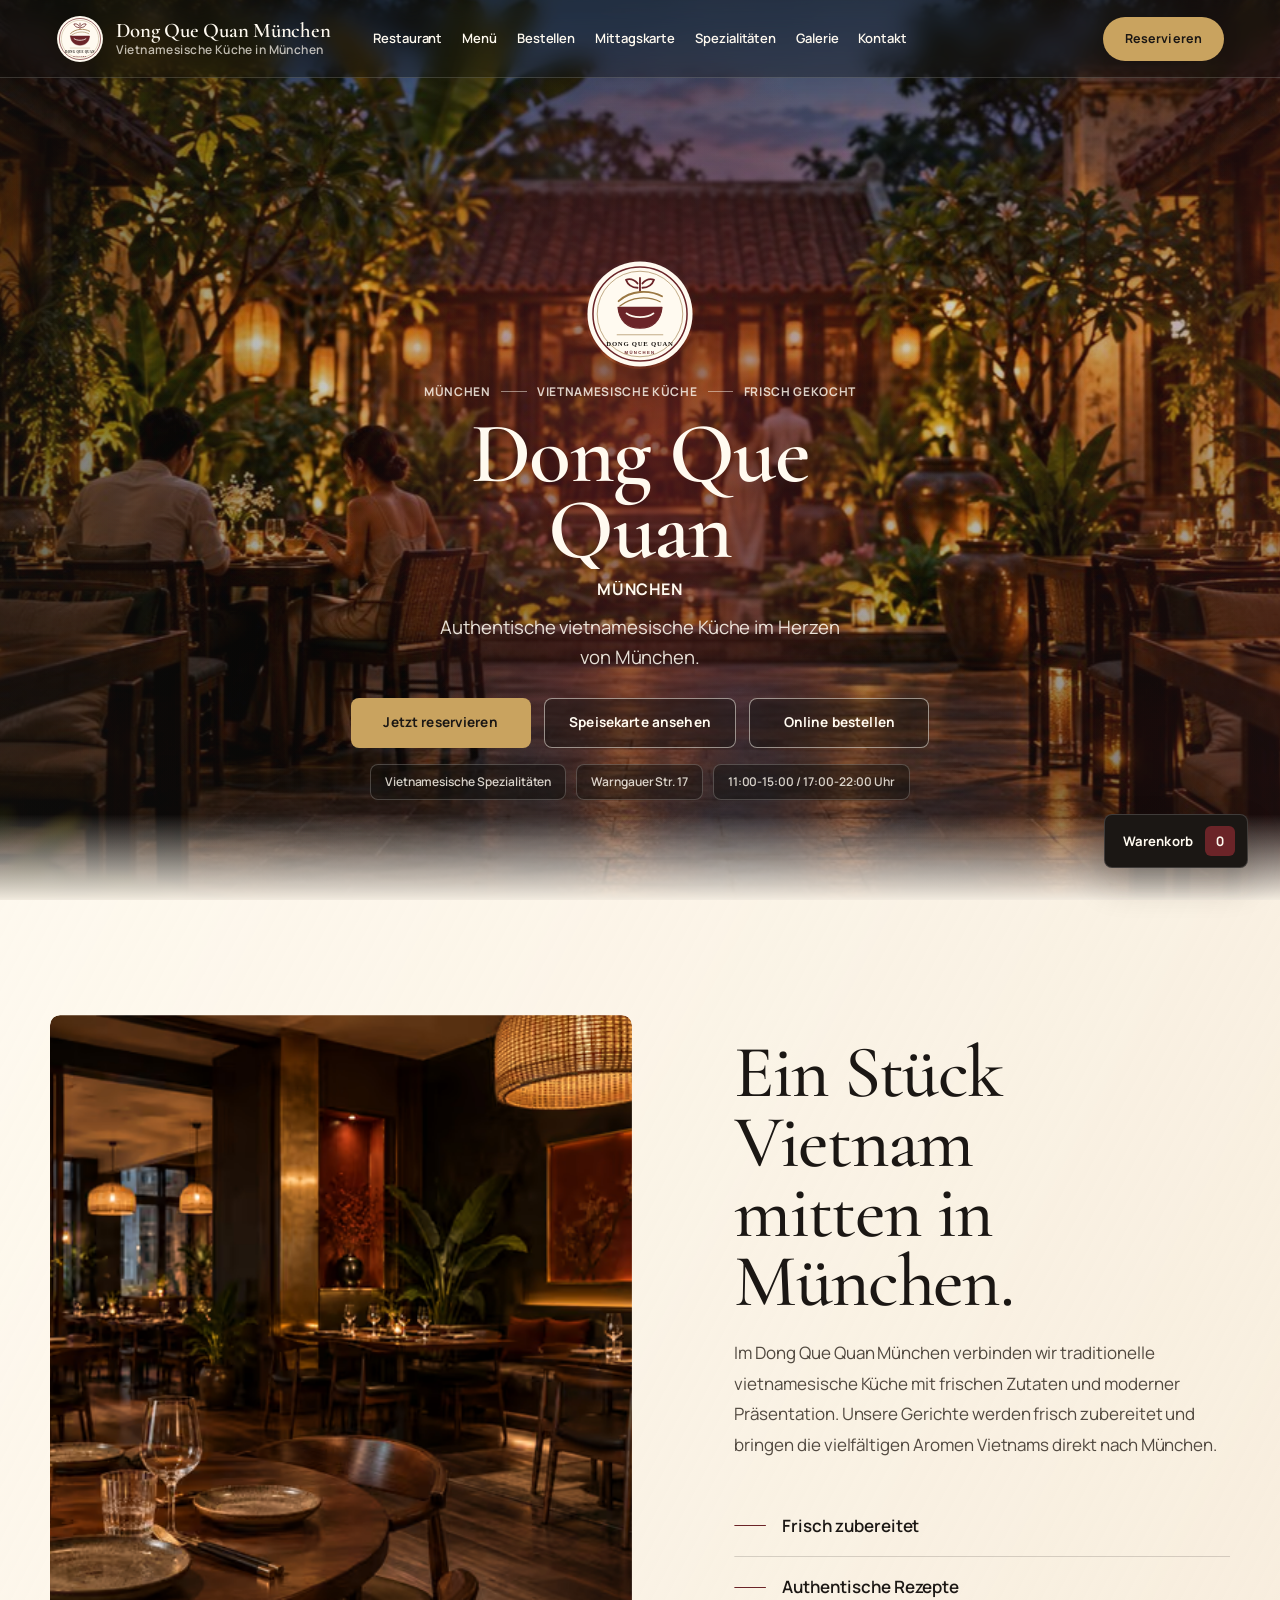
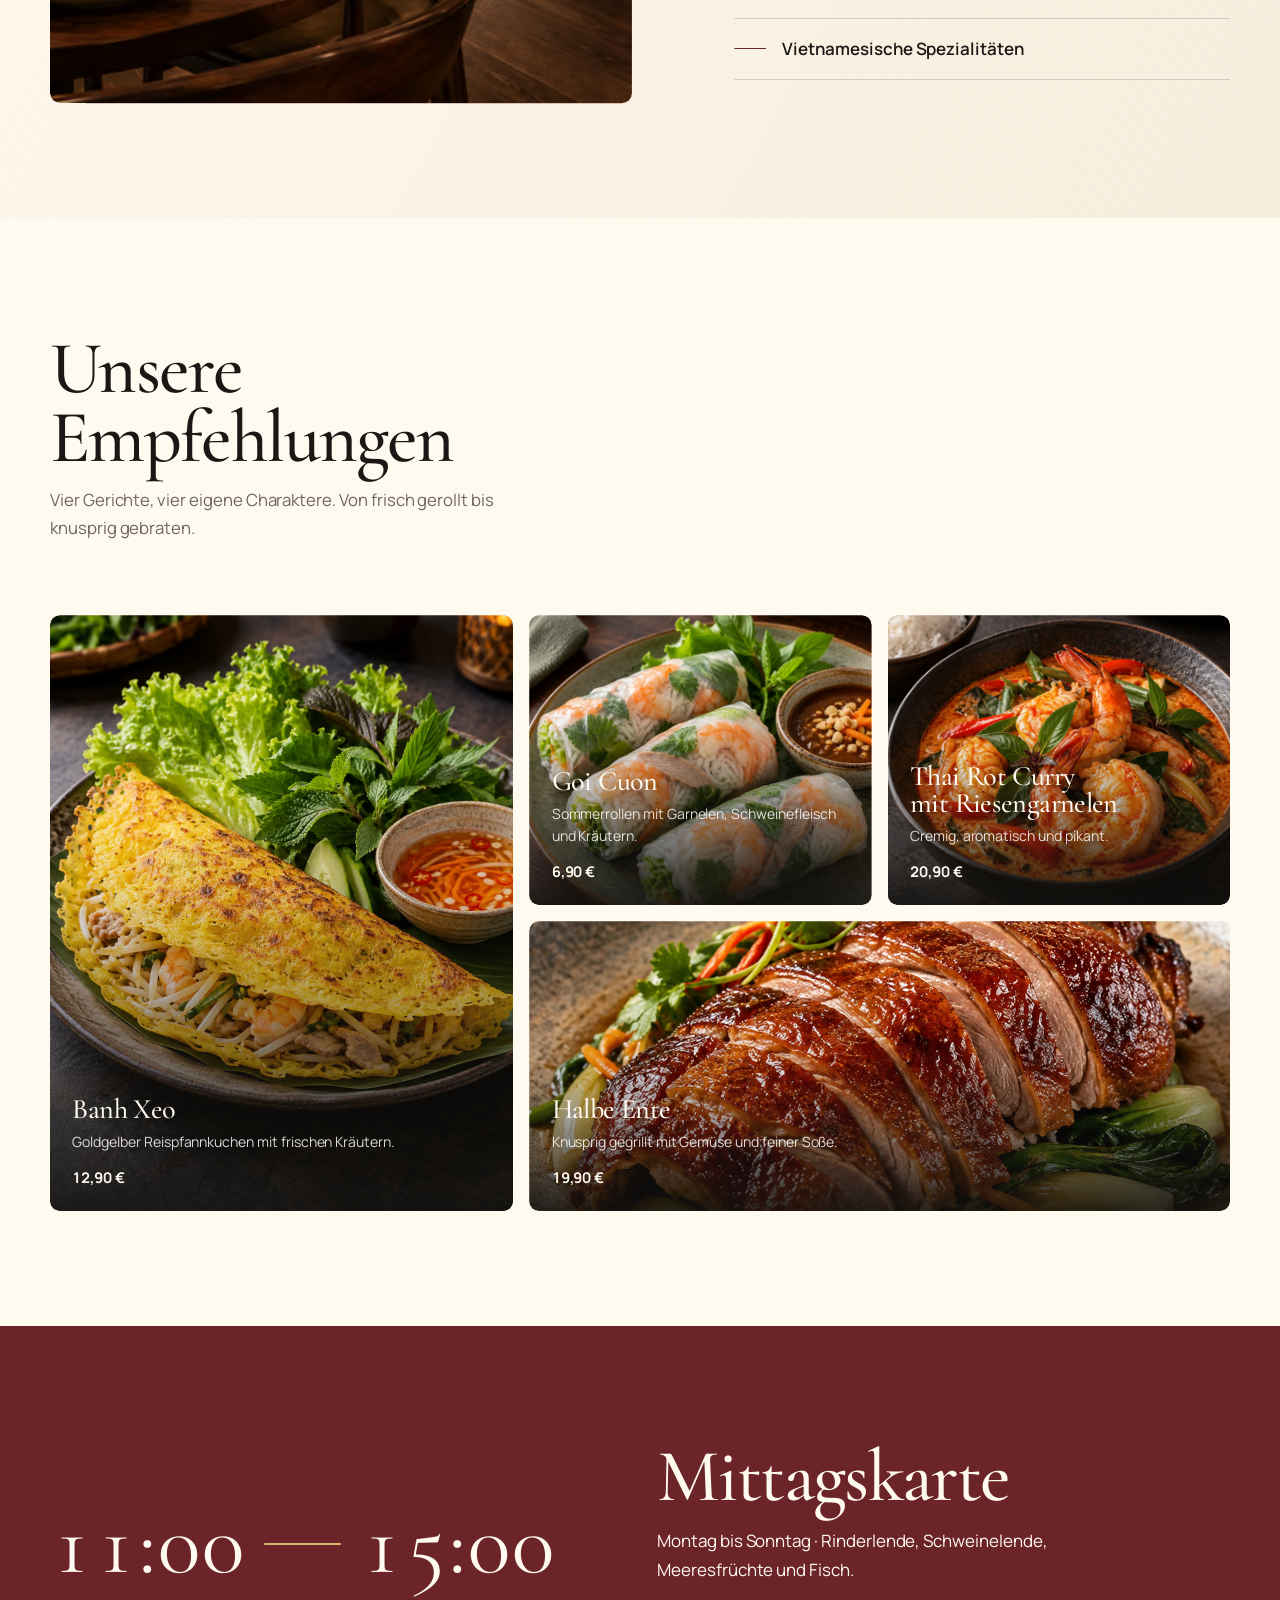
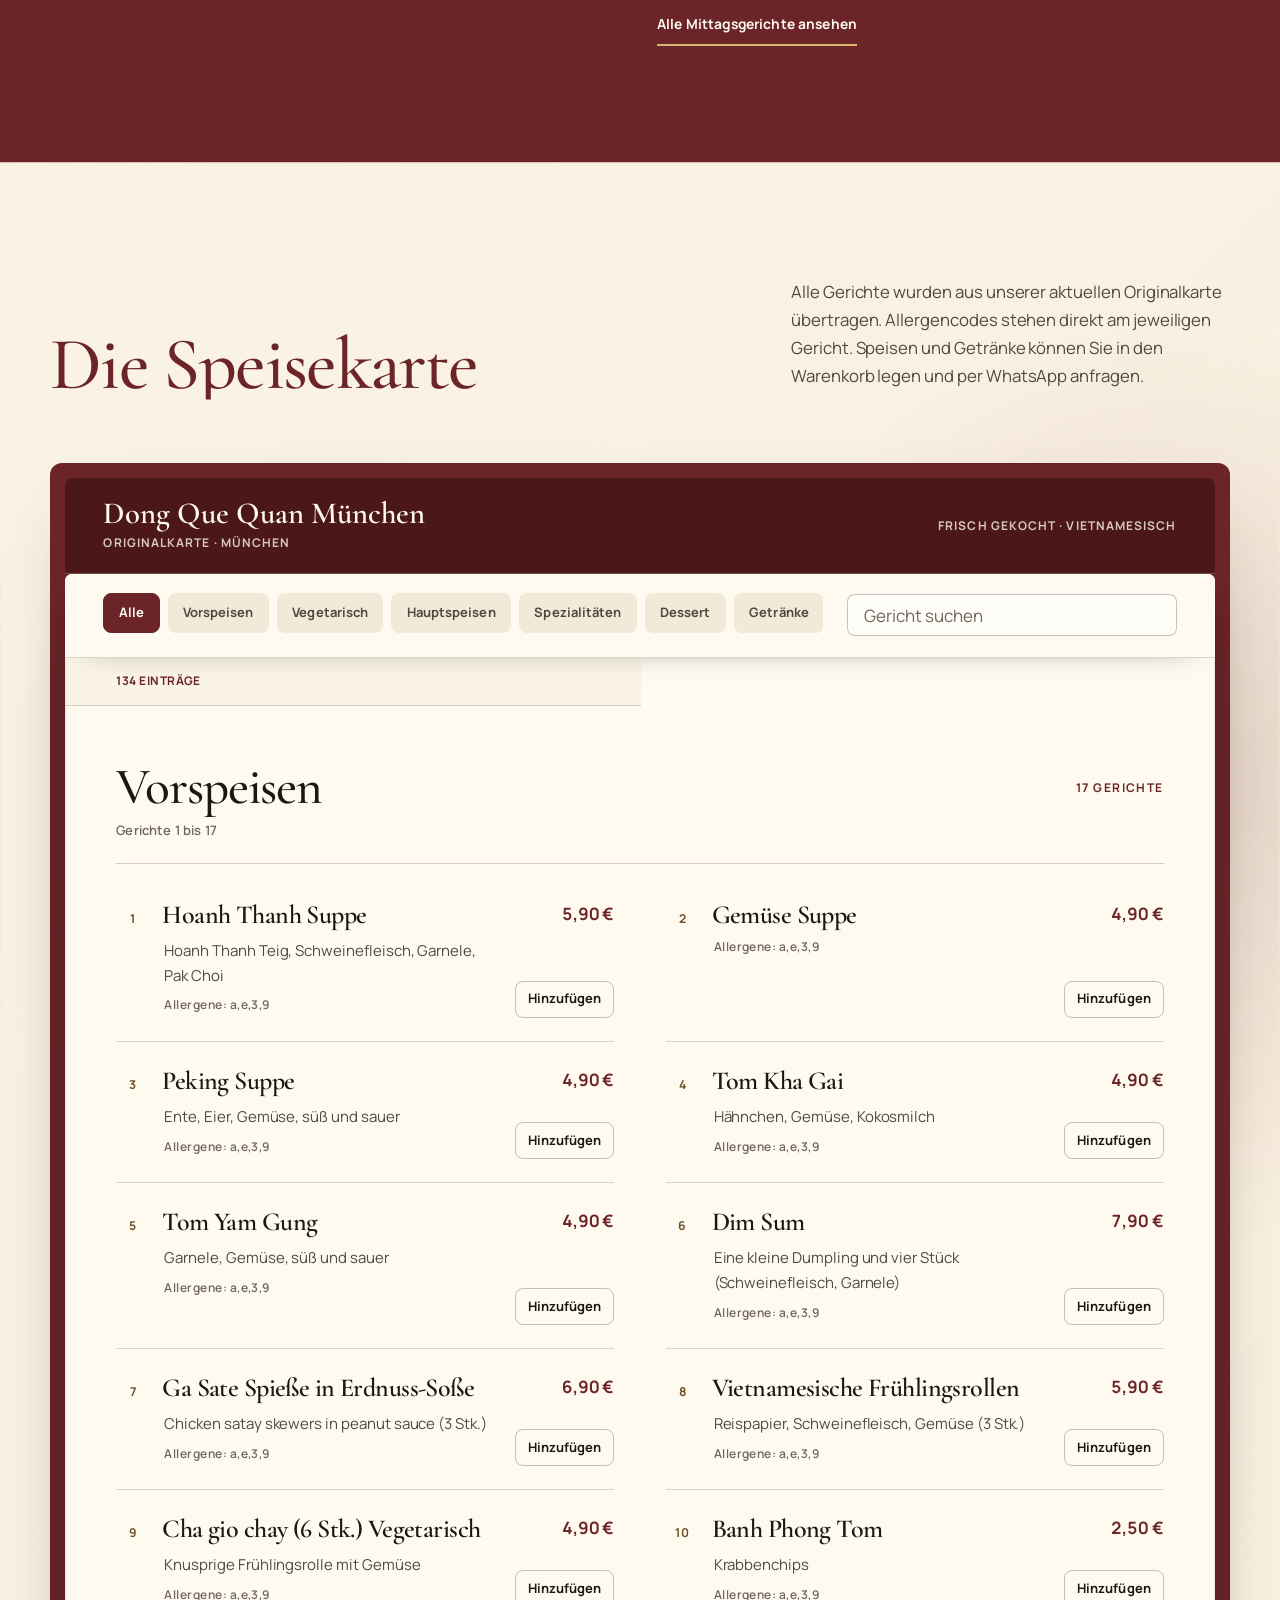
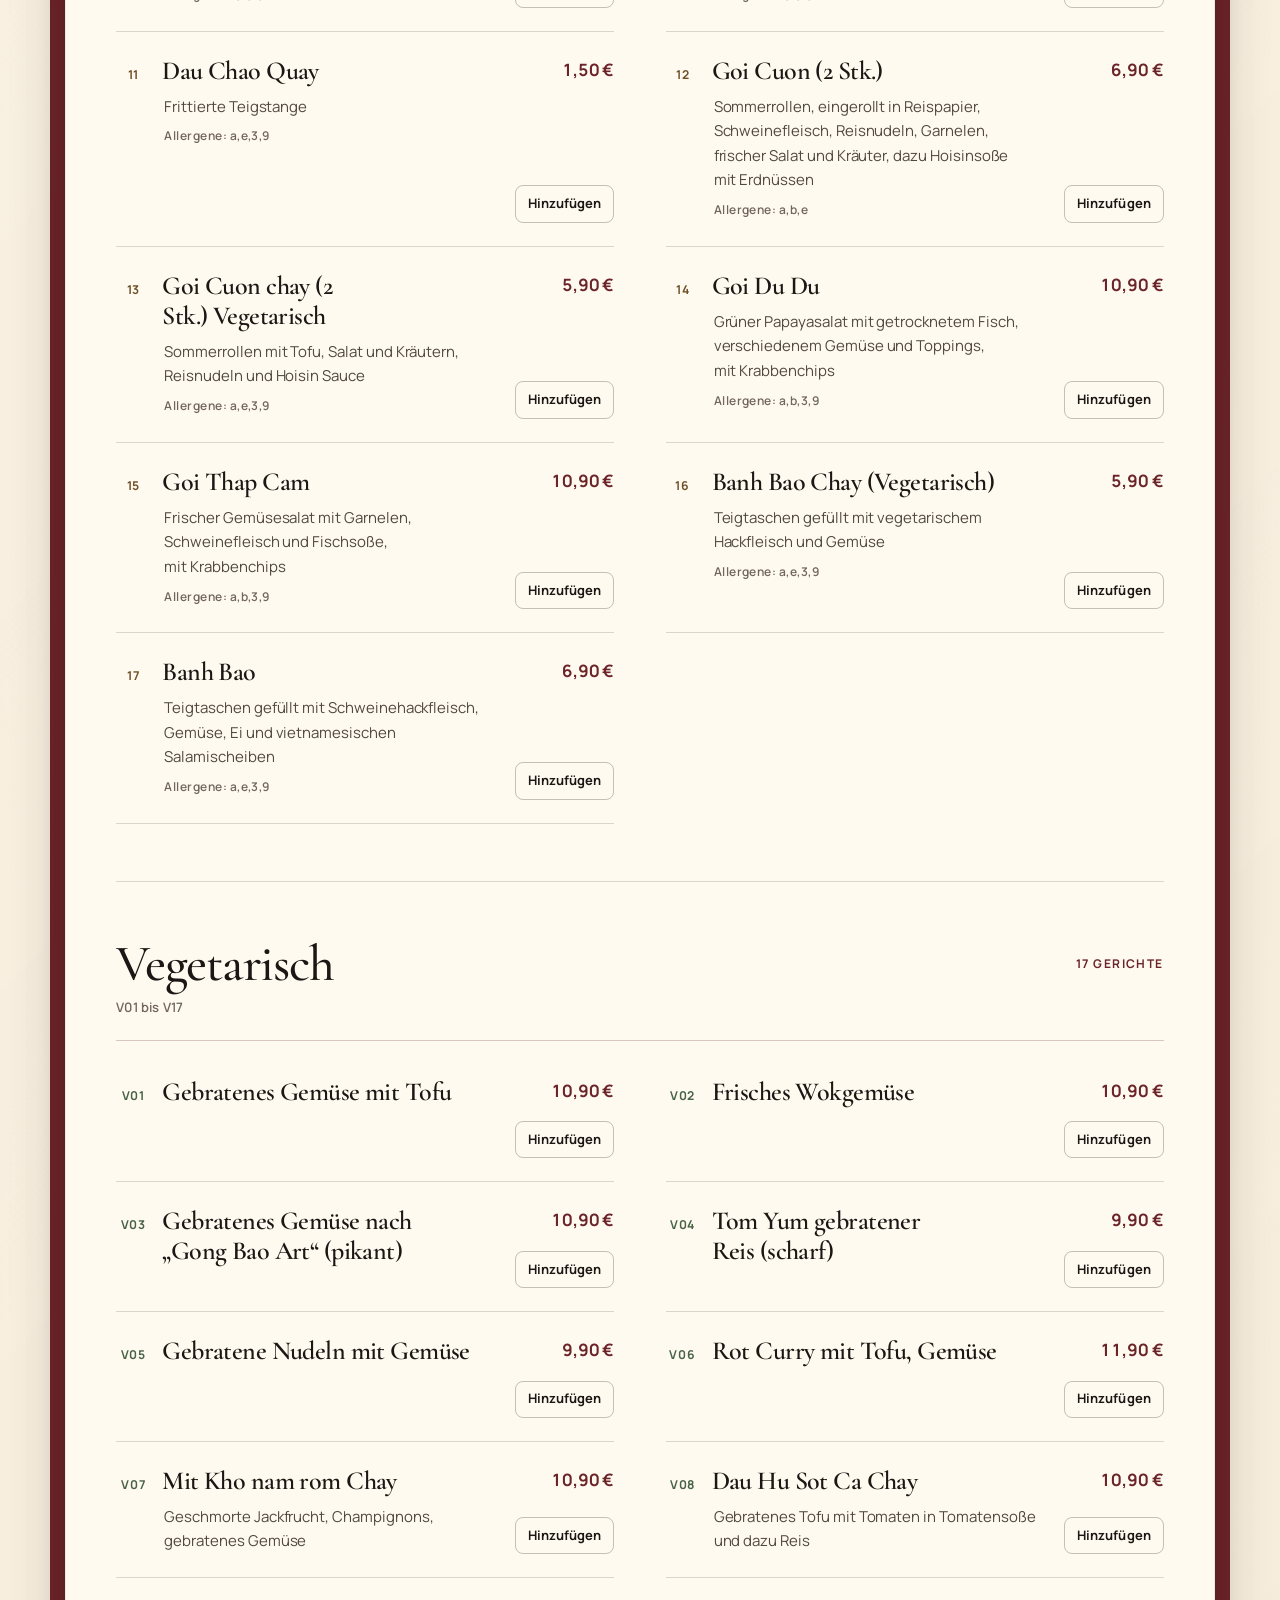
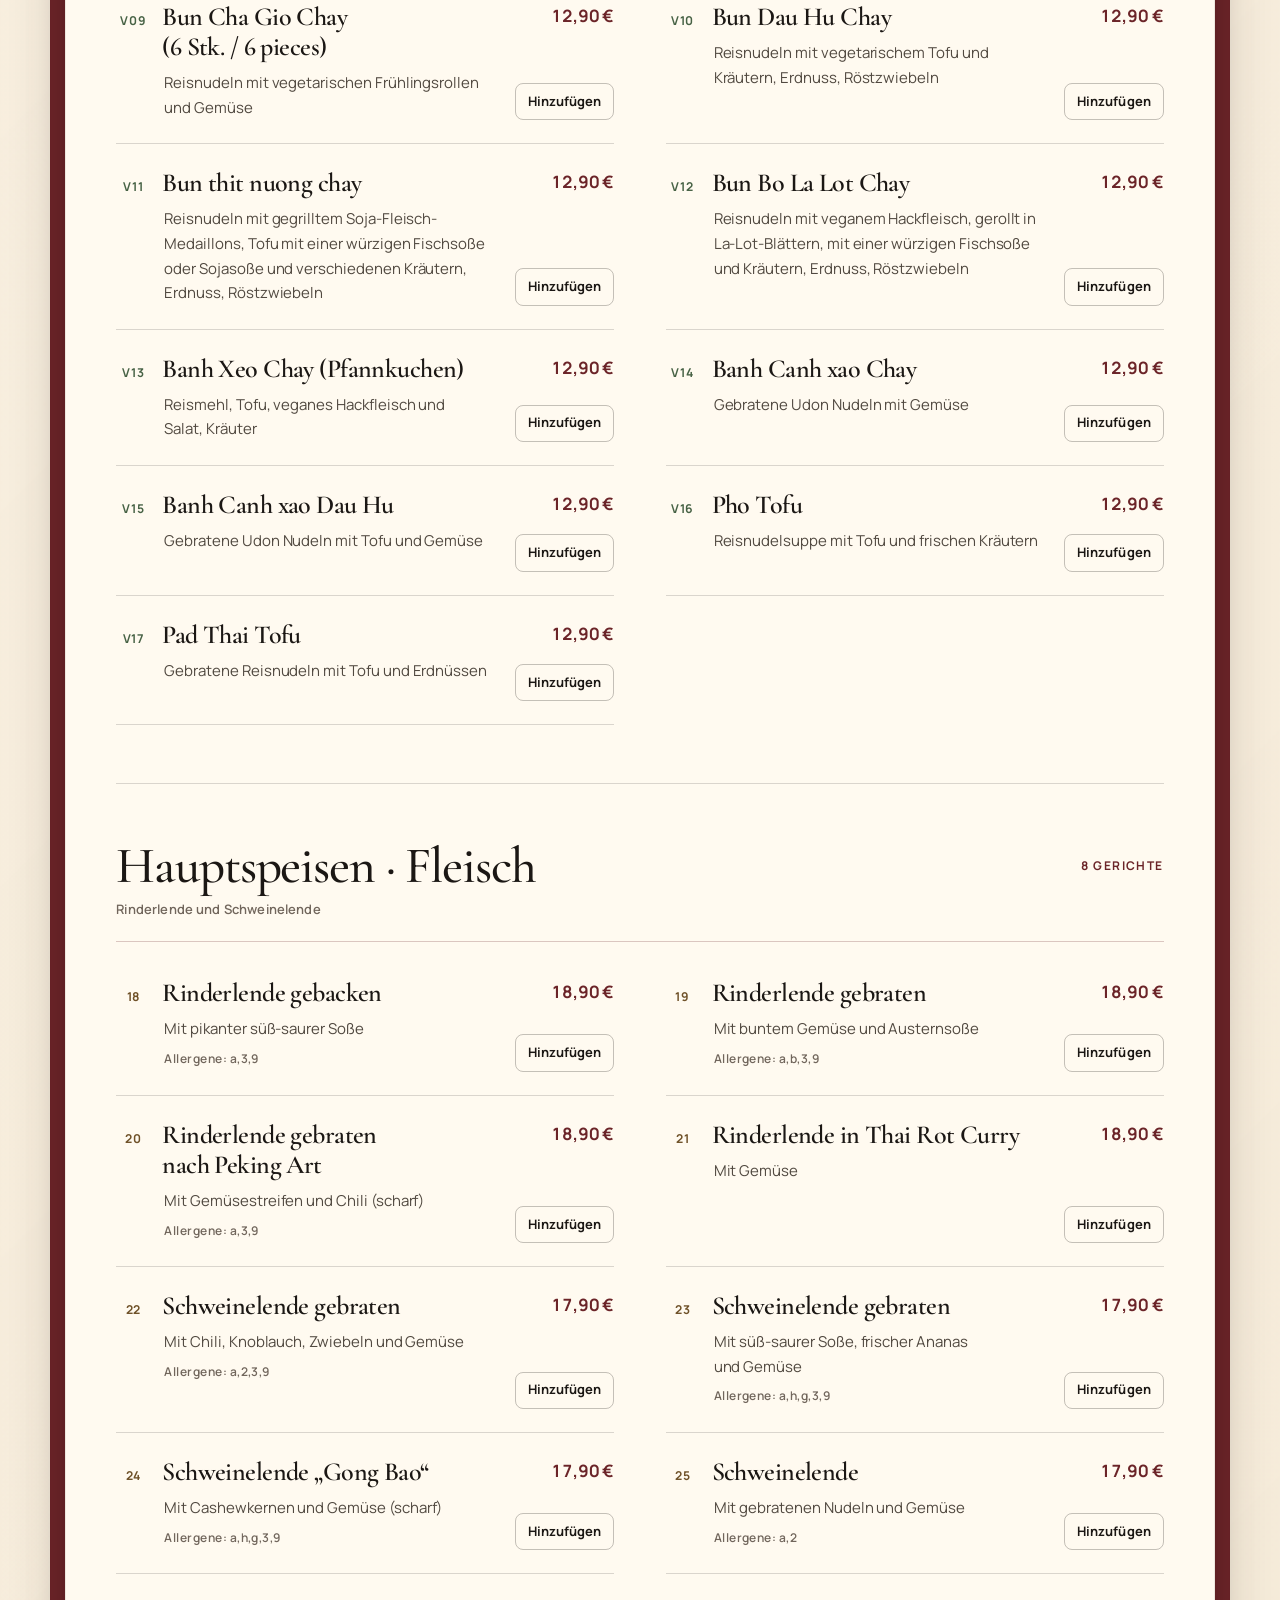
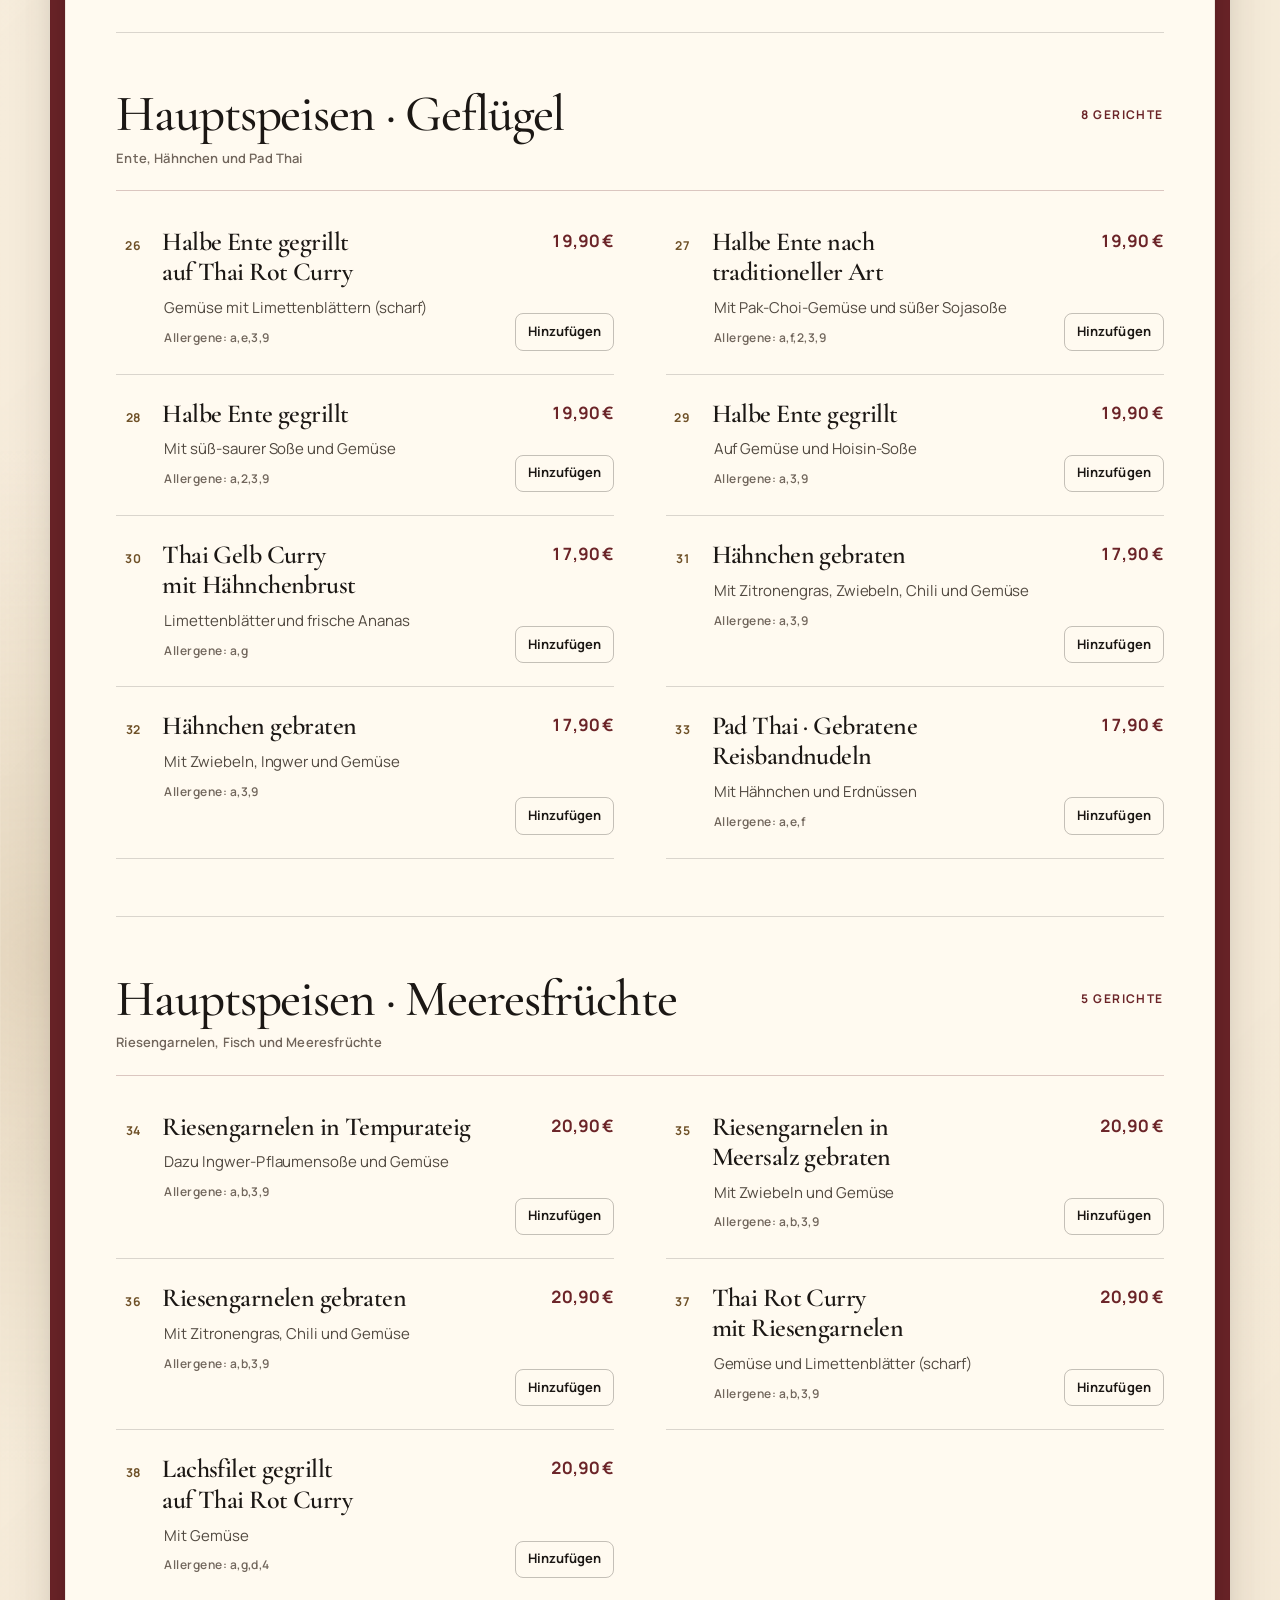
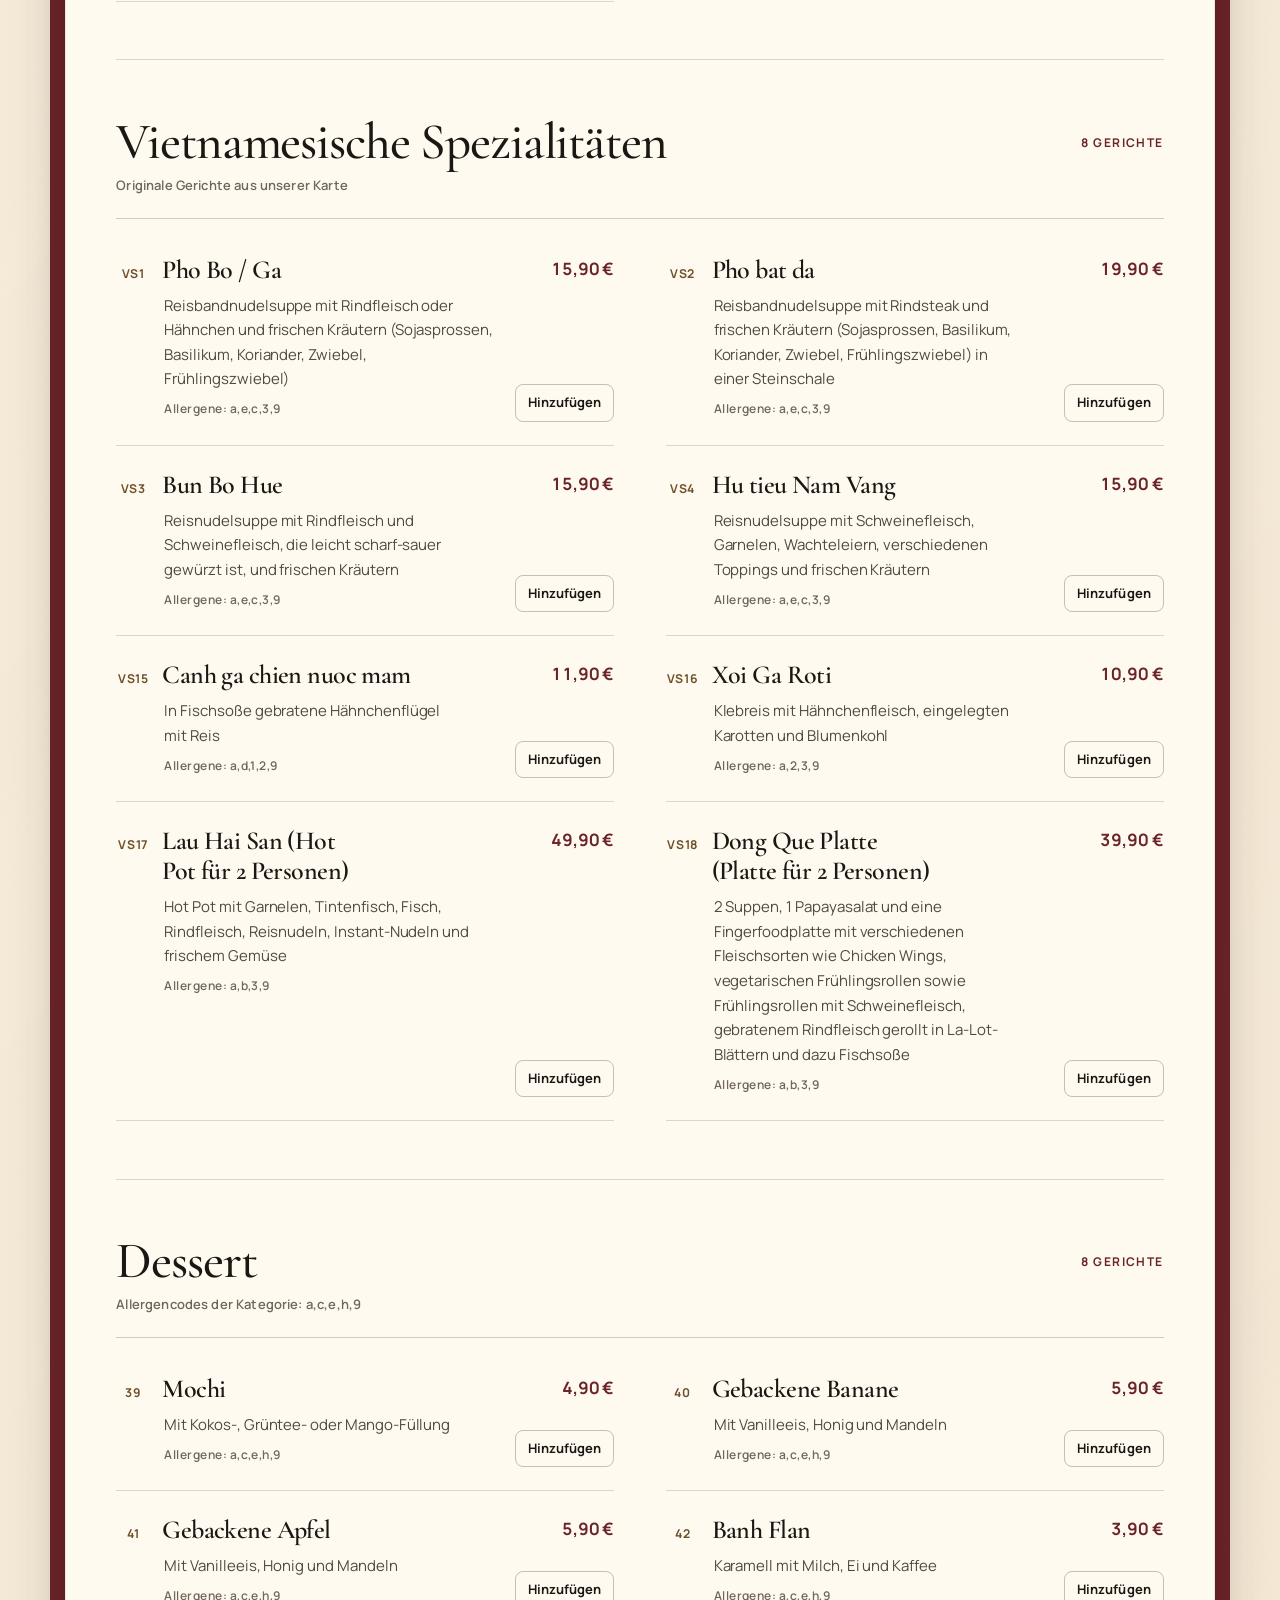
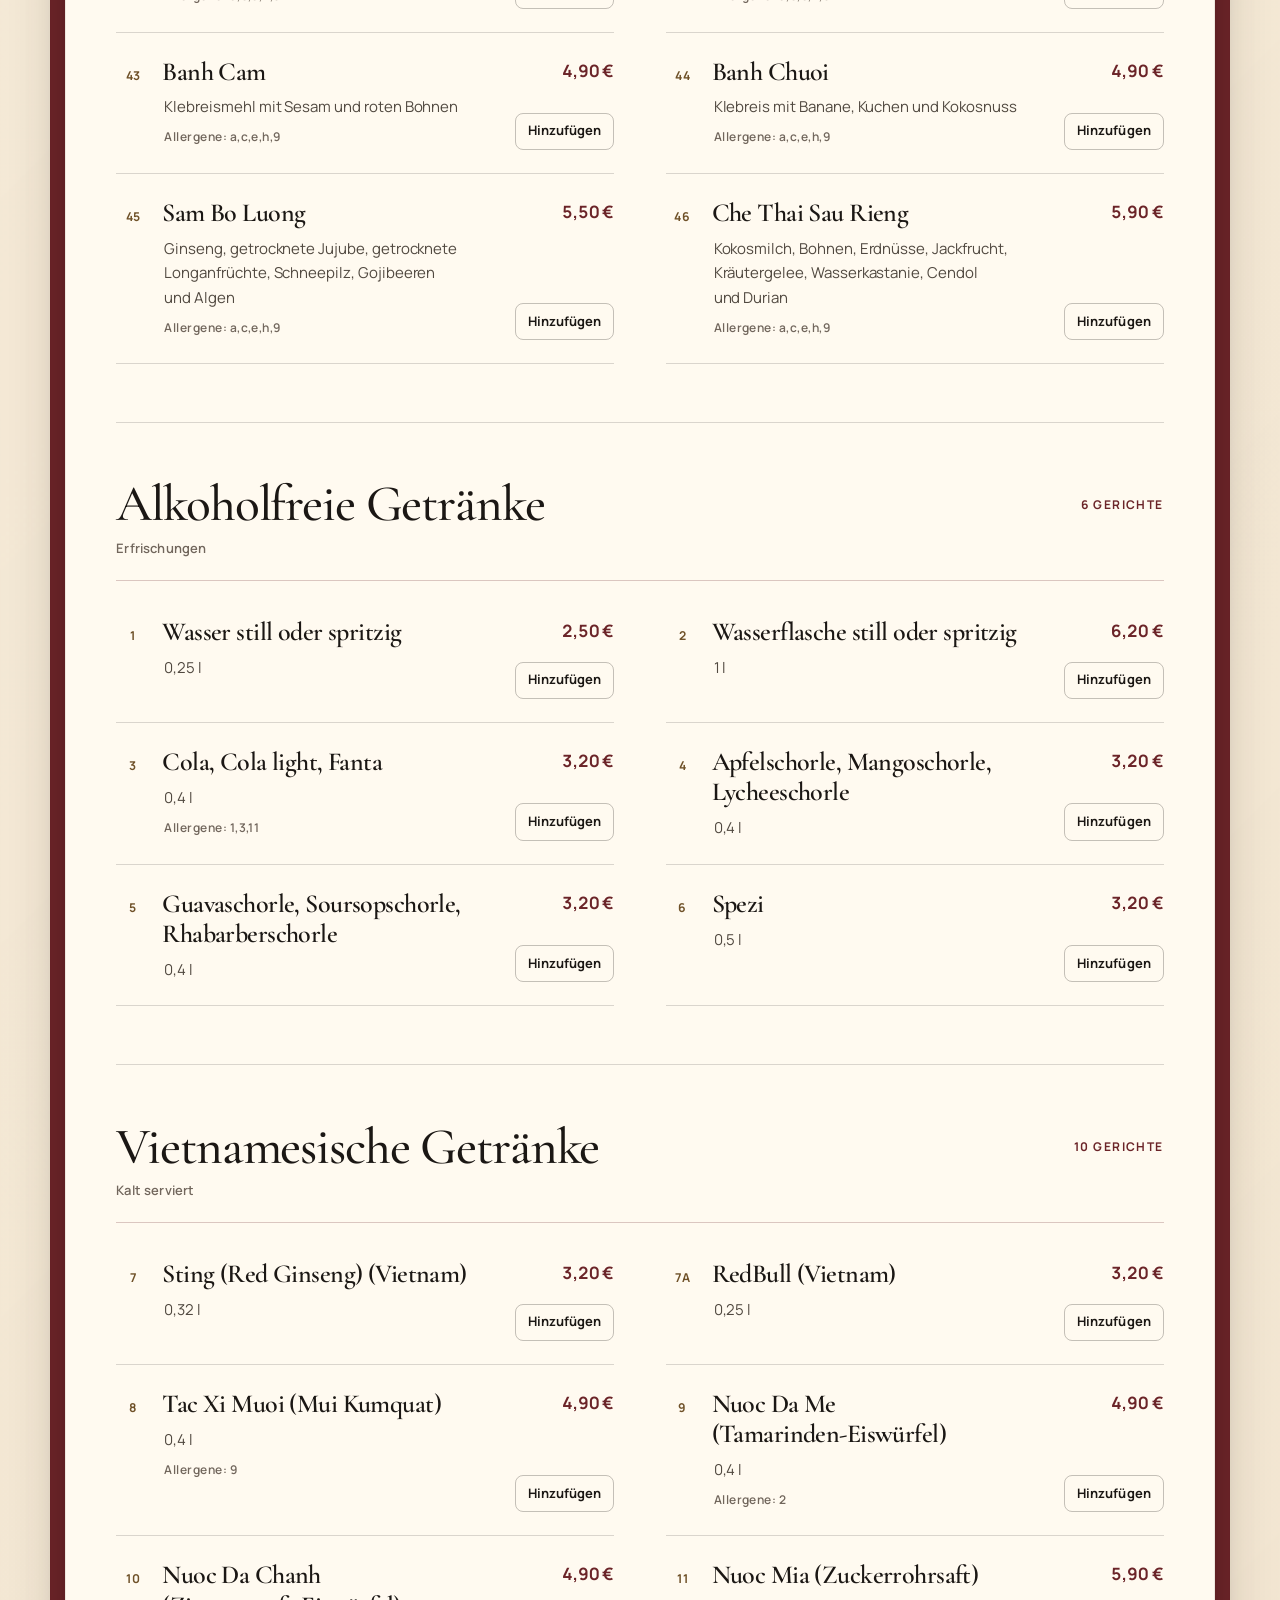
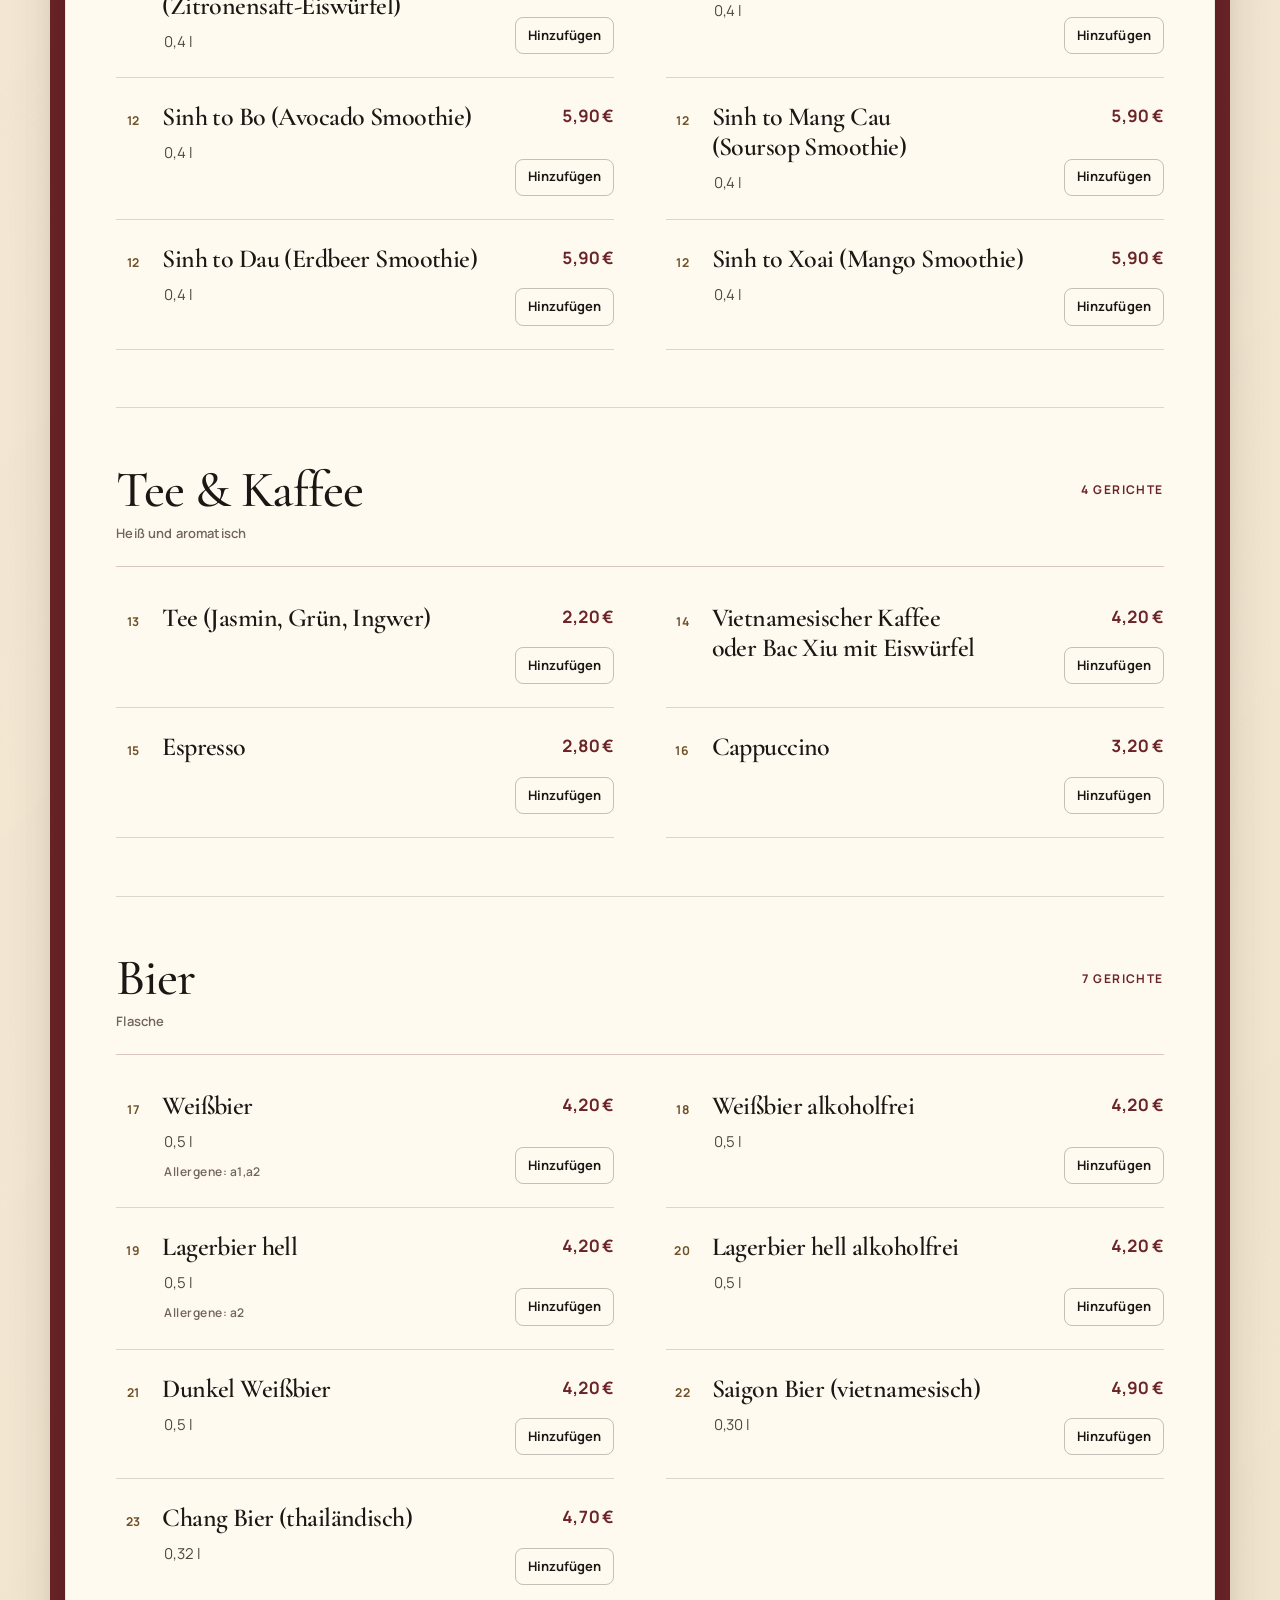
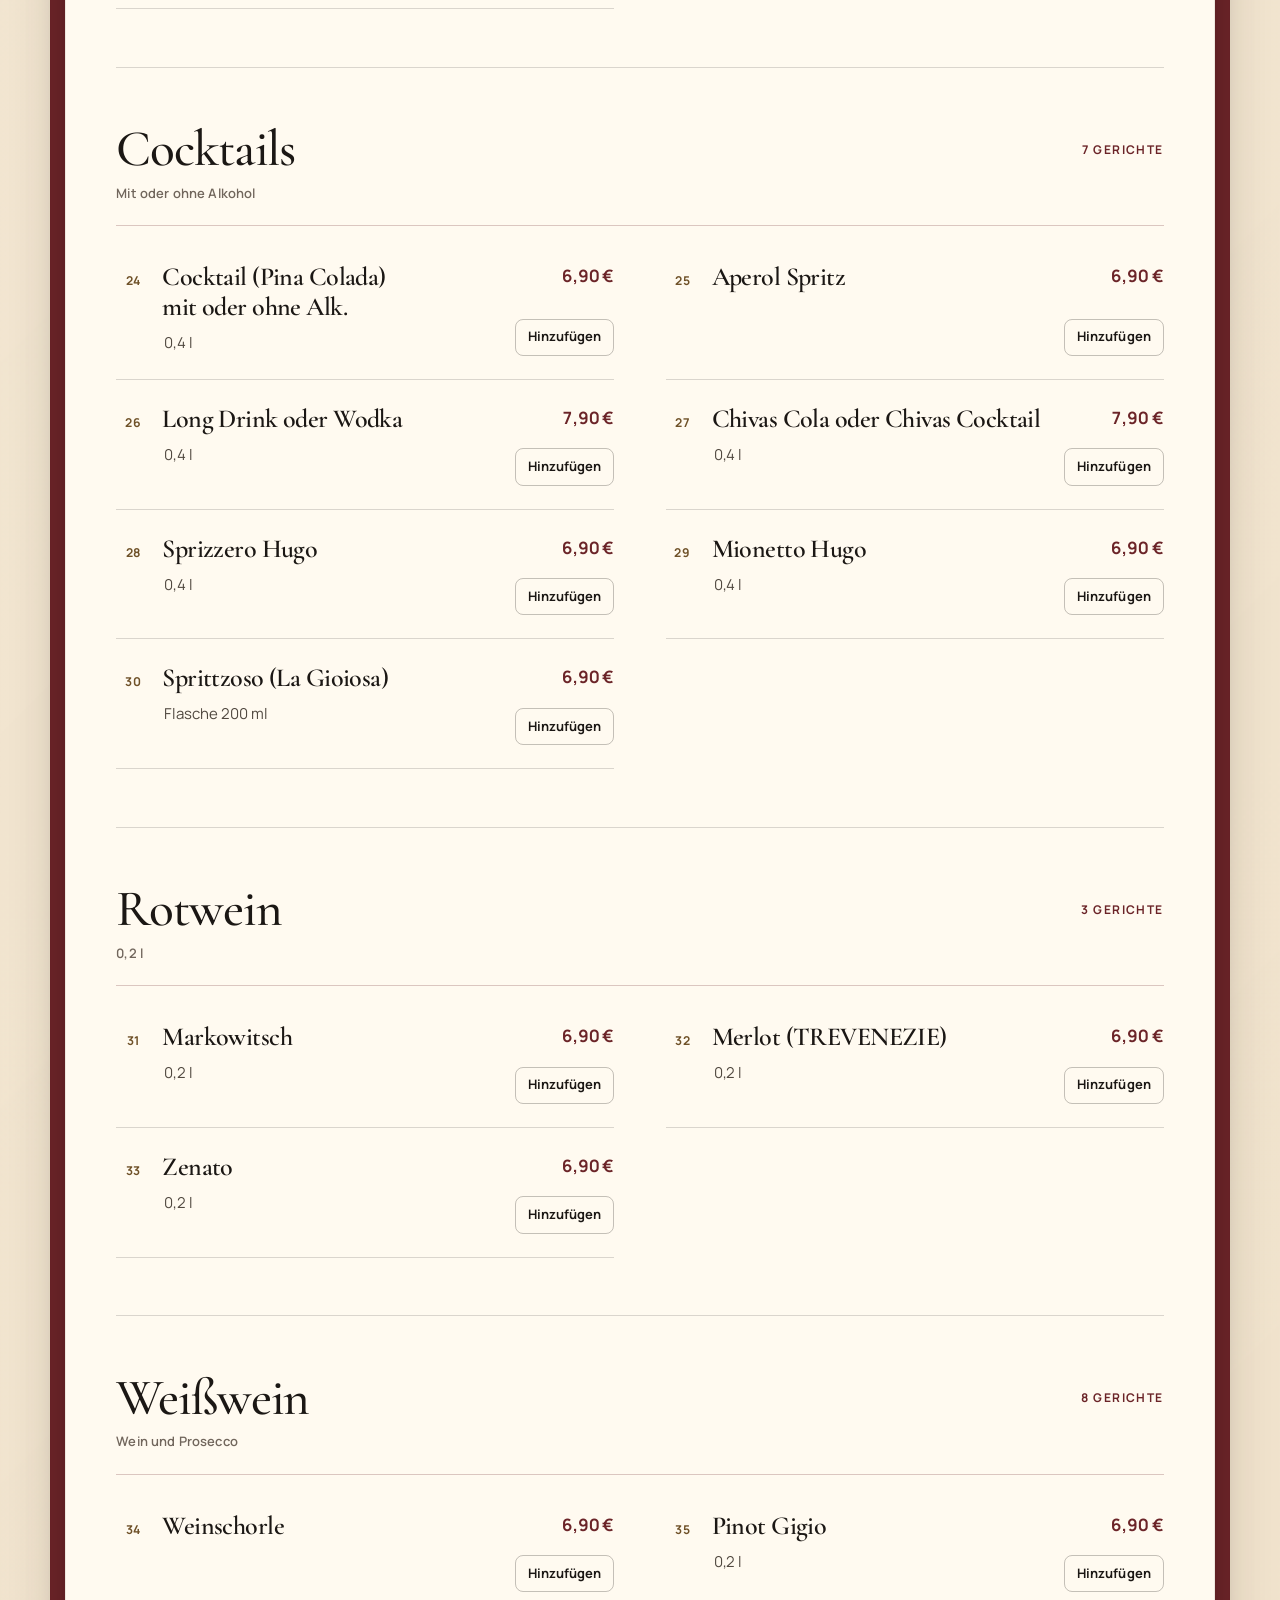
==== index.html @ 80883c41 "upload" ====
<!doctype html>
<html lang="de">
  <head>
    <meta charset="utf-8" />
    <meta name="viewport" content="width=device-width, initial-scale=1" />
    <script>
      document.documentElement.classList.add("js");
      window.setTimeout(
        () => document.documentElement.classList.add("page-ready"),
        2500,
      );
    </script>
    <title>Dong Que Quan München | Vietnamesisches Restaurant München</title>
    <meta
      name="description"
      content="Authentische vietnamesische Küche im Dong Que Quan München. Pho, Bun Bo Hue, Banh Xeo, vietnamesische Spezialitäten, vegetarische Gerichte und vieles mehr in der Warngauer Str. 17, 81539 München."
    />
    <meta
      name="keywords"
      content="vietnamesisches Restaurant München, Vietnam Restaurant München, Pho München, Bun Bo Hue München, vietnamesisches Essen München, Dong Que Quan München"
    />
    <meta name="theme-color" content="#fbf4e8" />
    <meta property="og:type" content="restaurant.restaurant" />
    <meta property="og:locale" content="de_DE" />
    <meta
      property="og:title"
      content="Dong Que Quan München | Vietnamesische Küche"
    />
    <meta
      property="og:description"
      content="Traditionelle Rezepte, frische Zutaten und vietnamesische Spezialitäten in München."
    />
    <meta property="og:image" content="images/hero/hero-courtyard-v3.png" />
    <link rel="canonical" href="https://dongquequan-muenchen.de/" />
    <link rel="icon" href="images/favicon-dong-que.svg" type="image/svg+xml" />
    <link
      rel="preload"
      href="images/responsive/hero/hero-courtyard-v3.jpg"
      as="image"
      type="image/jpeg"
      imagesrcset="images/responsive/720/hero-courtyard-v3.jpg 720w, images/responsive/1400/hero-courtyard-v3.jpg 1400w, images/responsive/hero/hero-courtyard-v3.jpg 1915w"
      imagesizes="100vw"
      fetchpriority="high"
    />
    <link
      rel="preload"
      href="fonts/manrope-regular.ttf"
      as="font"
      type="font/ttf"
      crossorigin
    />
    <link
      rel="preload"
      href="fonts/cormorant-semibold.ttf"
      as="font"
      type="font/ttf"
      crossorigin
    />
    <link rel="stylesheet" href="css/style.css" />
    <link rel="stylesheet" href="css/redesign.css?v=14" />
    <script type="application/ld+json">
      {
        "@context": "https://schema.org",
        "@type": "Restaurant",
        "name": "Dong Que Quan München",
        "servesCuisine": "Vietnamese",
        "telephone": "+49 89 20569403",
        "email": "dongquequan77@gmail.com",
        "address": {
          "@type": "PostalAddress",
          "streetAddress": "Warngauer Str. 17",
          "postalCode": "81539",
          "addressLocality": "München",
          "addressCountry": "DE"
        },
        "openingHoursSpecification": [
          {
            "@type": "OpeningHoursSpecification",
            "dayOfWeek": [
              "Monday",
              "Tuesday",
              "Wednesday",
              "Thursday",
              "Friday",
              "Saturday",
              "Sunday"
            ],
            "opens": "11:00",
            "closes": "15:00"
          },
          {
            "@type": "OpeningHoursSpecification",
            "dayOfWeek": [
              "Monday",
              "Tuesday",
              "Wednesday",
              "Thursday",
              "Friday",
              "Saturday",
              "Sunday"
            ],
            "opens": "17:00",
            "closes": "22:00"
          }
        ],
        "sameAs": [
          "https://www.facebook.com/p/%C4%90%E1%BB%93ng-Qu%C3%AA-Qu%C3%A1n-100076204997052/",
          "https://www.instagram.com/dongquequanmuechen/",
          "https://www.tiktok.com/@dongquequanmuechen"
        ]
      }
    </script>
  </head>
  <body>
    <a class="skip-link" href="#main">Zum Inhalt springen</a>

    <div class="page-intro" aria-hidden="true">
      <div class="page-intro-mark">
        <span>Dong Que Quan München</span>
        <small>Vietnamesische Küche in München</small>
      </div>
      <i class="page-intro-line"></i>
    </div>

    <header class="site-header" id="site-header">
      <a
        class="brand"
        href="#startseite"
        aria-label="Dong Que Quan München, Startseite"
      >
        <img class="brand-seal" src="images/hero-seal-dong-que.svg?v=2" alt="" width="50" height="50" />
        <span class="brand-copy">
          <strong>Dong Que Quan München</strong>
          <small>Vietnamesische Küche in München</small>
        </span>
      </a>
      <nav class="desktop-nav" aria-label="Hauptnavigation">
        <a href="#ueber-uns">Restaurant</a>
        <a href="#speisekarte">Menü</a>
        <a href="#speisekarte">Bestellen</a>
        <a href="#mittagskarte">Mittagskarte</a>
        <a href="#spezialitaeten">Spezialitäten</a>
        <a href="#galerie">Galerie</a>
        <a href="#kontakt">Kontakt</a>
      </nav>
      <div class="header-actions">
        <a class="button button-small header-reserve" href="#reservieren">Reservieren</a>
      </div>
      <button
        class="menu-toggle"
        type="button"
        aria-expanded="false"
        aria-controls="mobile-nav"
        aria-label="Menü öffnen"
      >
        <span></span><span></span><span></span>
      </button>
      <span class="scroll-progress" aria-hidden="true"></span>
    </header>

    <nav
      class="mobile-nav"
      id="mobile-nav"
      aria-label="Mobile Navigation"
      hidden
    >
      <a href="#startseite">Startseite</a>
      <a href="#ueber-uns">Restaurant</a>
      <a href="#speisekarte">Menü</a>
      <a href="#mittagskarte">Mittagskarte</a>
      <a href="#spezialitaeten">Spezialitäten</a>
      <a href="#galerie">Galerie</a>
      <a href="#kontakt">Kontakt</a>
      <a class="button" href="#reservieren">Tisch reservieren</a>
      <button class="button button-ghost-dark mobile-cart-button" type="button" data-open-cart>
        Warenkorb (<span data-cart-count aria-label="0 Artikel">0</span>)
      </button>
    </nav>

    <main id="main">
      <section class="hero" id="startseite" aria-labelledby="hero-title">
        <picture class="responsive-picture">
          <source
            type="image/jpeg"
            srcset="images/responsive/720/hero-courtyard-v3.jpg 720w, images/responsive/1400/hero-courtyard-v3.jpg 1400w, images/responsive/hero/hero-courtyard-v3.jpg 1915w"
            sizes="100vw"
          />
          <img
          class="hero-image"
          src="images/hero/hero-courtyard-v3.png"
          alt="Vietnamesischer Innenhof mit warmen Laternen und Gästen beim Abendessen"
          width="1915"
          height="821"
          fetchpriority="high"
          />
        </picture>
        <div class="hero-shade"></div>
        <div class="rice-fall" id="rice-fall" aria-hidden="true"></div>
        <div class="hero-content">
          <img class="hero-seal" src="images/hero-seal-dong-que.svg?v=2" alt="Dong Que Quan München Logo" width="180" height="180" />
          <p class="hero-kicker"><span>München</span><span>Vietnamesische Küche</span><span>Frisch gekocht</span></p>
          <h1 id="hero-title"><span>Dong Que Quan</span><span>München</span></h1>
          <p class="hero-lead">
            Authentische vietnamesische Küche im Herzen von München.
          </p>
          <div class="hero-buttons">
            <a class="button" href="#reservieren">Jetzt reservieren</a>
            <a class="button button-ghost" href="#speisekarte">Speisekarte ansehen</a>
            <button class="button button-ghost" type="button" data-open-cart>Online bestellen</button>
          </div>
          <div class="hero-facts" aria-label="Restaurantinformationen">
            <span>Vietnamesische Spezialitäten</span>
            <span>Warngauer Str. 17</span>
            <span>11:00-15:00 / 17:00-22:00 Uhr</span>
          </div>
        </div>
      </section>

      <section
        class="about section"
        id="ueber-uns"
        aria-labelledby="about-title"
      >
        <div class="about-image reveal">
          <picture class="responsive-picture">
            <source type="image/avif" srcset="images/responsive/720/interior.avif 720w, images/responsive/1400/interior.avif 1400w" sizes="(max-width: 820px) calc(100vw - 2.3rem), 55vw" />
            <source type="image/webp" srcset="images/responsive/720/interior.webp 720w, images/responsive/1400/interior.webp 1400w" sizes="(max-width: 820px) calc(100vw - 2.3rem), 55vw" />
            <img
            src="images/restaurant/interior.png"
            alt="Warm beleuchteter Gastraum mit dunklen Holztischen"
            width="1536"
            height="1024"
            loading="lazy"
            />
          </picture>
        </div>
        <div class="about-copy reveal">
          <h2 id="about-title">Ein Stück Vietnam<br />mitten in München.</h2>
          <p>
            Im Dong Que Quan München verbinden wir traditionelle vietnamesische
            Küche mit frischen Zutaten und moderner Präsentation. Unsere
            Gerichte werden frisch zubereitet und bringen die vielfältigen
            Aromen Vietnams direkt nach München.
          </p>
          <ul class="values" aria-label="Was uns wichtig ist">
            <li>Frisch zubereitet</li>
            <li>Authentische Rezepte</li>
            <li>Vietnamesische Spezialitäten</li>
          </ul>
        </div>
      </section>

      <section
        class="recommendations section"
        aria-labelledby="recommendations-title"
      >
        <div class="section-heading reveal">
          <h2 id="recommendations-title">Unsere Empfehlungen</h2>
          <p>
            Vier Gerichte, vier eigene Charaktere. Von frisch gerollt bis
            knusprig gebraten.
          </p>
        </div>
        <div class="dish-grid">
          <article class="dish-card reveal">
            <picture class="responsive-picture">
              <source type="image/avif" srcset="images/responsive/720/banh-xeo.avif 720w, images/responsive/1400/banh-xeo.avif 1400w" sizes="(max-width: 820px) calc(100vw - 2.3rem), 38vw" />
              <source type="image/webp" srcset="images/responsive/720/banh-xeo.webp 720w, images/responsive/1400/banh-xeo.webp 1400w" sizes="(max-width: 820px) calc(100vw - 2.3rem), 38vw" />
              <img
              src="images/dishes/banh-xeo.png"
              alt="Knuspriges vietnamesisches Bánh Xèo mit Kräutern und Dip"
              width="1024"
              height="1536"
              loading="lazy"
              />
            </picture>
            <div class="dish-card-copy">
              <h3>Banh Xeo</h3>
              <p>Goldgelber Reispfannkuchen mit frischen Kräutern.</p>
              <span>12,90 €</span>
            </div>
          </article>
          <article class="dish-card reveal">
            <picture class="responsive-picture">
              <source type="image/avif" srcset="images/responsive/720/goi-cuon.avif 720w, images/responsive/1400/goi-cuon.avif 1400w" sizes="(max-width: 820px) calc(100vw - 2.3rem), 30vw" />
              <source type="image/webp" srcset="images/responsive/720/goi-cuon.webp 720w, images/responsive/1400/goi-cuon.webp 1400w" sizes="(max-width: 820px) calc(100vw - 2.3rem), 30vw" />
              <img
              src="images/dishes/goi-cuon.png"
              alt="Frische Gỏi Cuốn Sommerrollen mit Garnelen"
              width="1024"
              height="1536"
              loading="lazy"
              />
            </picture>
            <div class="dish-card-copy">
              <h3>Goi Cuon</h3>
              <p>Sommerrollen mit Garnelen, Schweinefleisch und Kräutern.</p>
              <span>6,90 €</span>
            </div>
          </article>
          <article class="dish-card reveal">
            <picture class="responsive-picture">
              <source type="image/avif" srcset="images/responsive/720/thai-rot-curry-garnelen.avif 720w, images/responsive/1400/thai-rot-curry-garnelen.avif 1400w" sizes="(max-width: 820px) calc(100vw - 2.3rem), 30vw" />
              <source type="image/webp" srcset="images/responsive/720/thai-rot-curry-garnelen.webp 720w, images/responsive/1400/thai-rot-curry-garnelen.webp 1400w" sizes="(max-width: 820px) calc(100vw - 2.3rem), 30vw" />
              <img
              src="images/dishes/thai-rot-curry-garnelen.png"
              alt="Thai Rot Curry mit großen Garnelen und Gemüse"
              width="1152"
              height="1536"
              loading="lazy"
              />
            </picture>
            <div class="dish-card-copy">
              <h3>Thai Rot Curry mit Riesengarnelen</h3>
              <p>Cremig, aromatisch und pikant.</p>
              <span>20,90 €</span>
            </div>
          </article>
          <article class="dish-card reveal">
            <picture class="responsive-picture">
              <source type="image/avif" srcset="images/responsive/720/halbe-ente.avif 720w, images/responsive/1400/halbe-ente.avif 1400w" sizes="(max-width: 820px) calc(100vw - 2.3rem), 60vw" />
              <source type="image/webp" srcset="images/responsive/720/halbe-ente.webp 720w, images/responsive/1400/halbe-ente.webp 1400w" sizes="(max-width: 820px) calc(100vw - 2.3rem), 60vw" />
              <img
              src="images/dishes/halbe-ente.png"
              alt="Knusprig gebratene halbe Ente mit Pak Choi"
              width="1024"
              height="1536"
              loading="lazy"
              />
            </picture>
            <div class="dish-card-copy">
              <h3>Halbe Ente</h3>
              <p>Knusprig gegrillt mit Gemüse und feiner Soße.</p>
              <span>19,90 €</span>
            </div>
          </article>
        </div>
      </section>

      <section
        class="lunch-callout section"
        id="mittagskarte"
        aria-labelledby="lunch-title"
      >
        <div class="lunch-time reveal">
          <span>11:00</span><i></i><span>15:00</span>
        </div>
        <div class="lunch-copy reveal">
          <h2 id="lunch-title">Mittagskarte</h2>
          <p>
            Montag bis Sonntag · Rinderlende, Schweinelende, Meeresfrüchte und
            Fisch.
          </p>
          <button class="text-link" type="button" data-open-filter="mittag">
            Alle Mittagsgerichte ansehen
          </button>
        </div>
      </section>

      <section
        class="menu-section section"
        id="speisekarte"
        aria-labelledby="menu-title"
      >
        <div class="menu-intro reveal">
          <h2 id="menu-title">Die Speisekarte</h2>
          <p>
            Alle Gerichte wurden aus unserer aktuellen Originalkarte übertragen.
            Allergencodes stehen direkt am jeweiligen Gericht. Speisen und
            Getränke können Sie in den Warenkorb legen und per WhatsApp
            anfragen.
          </p>
        </div>
        <div class="menu-book">
          <div class="menu-book-head" aria-hidden="true">
            <div>
              <span>Dong Que Quan München</span>
              <small>Originalkarte · München</small>
            </div>
            <p>Frisch gekocht · Vietnamesisch</p>
          </div>
          <div class="menu-page">
        <div class="menu-toolbar" role="group" aria-label="Speisekarte filtern">
          <div class="menu-filters" id="menu-filters">
            <button
              class="filter-button is-active"
              type="button"
              data-filter="all"
              aria-pressed="true"
            >
              Alle
            </button>
            <button
              class="filter-button"
              type="button"
              data-filter="vorspeisen"
              aria-pressed="false"
            >
              Vorspeisen
            </button>
            <button
              class="filter-button"
              type="button"
              data-filter="vegetarisch"
              aria-pressed="false"
            >
              Vegetarisch
            </button>
            <button
              class="filter-button"
              type="button"
              data-filter="hauptspeisen"
              aria-pressed="false"
            >
              Hauptspeisen
            </button>
            <button
              class="filter-button"
              type="button"
              data-filter="spezialitaeten"
              aria-pressed="false"
            >
              Spezialitäten
            </button>
            <button
              class="filter-button"
              type="button"
              data-filter="dessert"
              aria-pressed="false"
            >
              Dessert
            </button>
            <button
              class="filter-button"
              type="button"
              data-filter="getraenke"
              aria-pressed="false"
            >
              Getränke
            </button>
            <button
              class="filter-button"
              type="button"
              data-filter="mittag"
              aria-pressed="false"
            >
              Mittagskarte
            </button>
          </div>
          <label class="menu-search"
            ><span class="sr-only">Speisekarte durchsuchen</span
            ><input
              id="menu-search"
              type="search"
              placeholder="Gericht suchen"
              autocomplete="off"
          /></label>
        </div>
        <p class="menu-status" id="menu-status" aria-live="polite"></p>
        <div class="menu-content" id="menu-content"></div>
        <div class="menu-empty" id="menu-empty" hidden>
          <h3>Kein Gericht gefunden</h3>
          <p>
            Versuchen Sie einen anderen Suchbegriff oder wählen Sie eine andere
            Kategorie.
          </p>
          <button class="button" id="reset-menu" type="button">
            Filter zurücksetzen
          </button>
        </div>
          </div>
        </div>
      </section>

      <section
        class="specialties section"
        id="spezialitaeten"
        aria-labelledby="specialties-title"
      >
        <div class="specialties-heading reveal">
          <h2 id="specialties-title">Vietnamesische Spezialitäten</h2>
          <p>
            Gerichte mit eigener Geschichte, direkt aus der Speisekarte von Dong
            Que Quan.
          </p>
        </div>
        <article class="special-row reveal">
          <div class="special-media">
            <picture class="responsive-picture">
              <source type="image/avif" srcset="images/responsive/720/pho-bat-da.avif 720w, images/responsive/1400/pho-bat-da.avif 1400w" sizes="(max-width: 820px) calc(100vw - 2.3rem), 55vw" />
              <source type="image/webp" srcset="images/responsive/720/pho-bat-da.webp 720w, images/responsive/1400/pho-bat-da.webp 1400w" sizes="(max-width: 820px) calc(100vw - 2.3rem), 55vw" />
              <img
              src="images/gallery/pho-bat-da.png"
              alt="Phở Bát Đá mit siedender Brühe im heißen Stein und frischen Zutaten"
              width="1536"
              height="1024"
              loading="lazy"
              />
            </picture>
          </div>
          <div class="special-copy">
            <span>VS2 · 19,90 €</span>
            <h3>Pho bat da</h3>
            <p>
              Reisbandnudelsuppe mit Rindsteak und frischen Kräutern, direkt in
              einer heißen Steinschale serviert.
            </p>
          </div>
        </article>
        <article class="special-row special-row-reverse reveal">
          <div class="special-media">
            <picture class="responsive-picture">
              <source type="image/avif" srcset="images/responsive/720/bun-bo-hue.avif 720w, images/responsive/1400/bun-bo-hue.avif 1400w" sizes="(max-width: 820px) calc(100vw - 2.3rem), 40vw" />
              <source type="image/webp" srcset="images/responsive/720/bun-bo-hue.webp 720w, images/responsive/1400/bun-bo-hue.webp 1400w" sizes="(max-width: 820px) calc(100vw - 2.3rem), 40vw" />
              <img
              src="images/dishes/bun-bo-hue.png"
              alt="Würzige Bún Bò Huế Nudelsuppe mit Rind- und Schweinefleisch"
              width="1536"
              height="1024"
              loading="lazy"
              />
            </picture>
          </div>
          <div class="special-copy">
            <span>VS3 · 15,90 €</span>
            <h3>Bun Bo Hue</h3>
            <p>
              Reisnudelsuppe mit Rindfleisch und Schweinefleisch, leicht
              scharf-sauer gewürzt und mit frischen Kräutern.
            </p>
          </div>
        </article>
        <article class="special-row reveal">
          <div class="special-media">
            <picture class="responsive-picture">
              <source type="image/avif" srcset="images/responsive/720/lau-hai-san.avif 720w, images/responsive/1400/lau-hai-san.avif 1400w" sizes="(max-width: 820px) calc(100vw - 2.3rem), 40vw" />
              <source type="image/webp" srcset="images/responsive/720/lau-hai-san.webp 720w, images/responsive/1400/lau-hai-san.webp 1400w" sizes="(max-width: 820px) calc(100vw - 2.3rem), 40vw" />
              <img
              src="images/dishes/lau-hai-san.png"
              alt="Vietnamesischer Meeresfrüchte-Hot-Pot mit Garnelen, Fisch, Tintenfisch und Gemüse"
              width="1536"
              height="1024"
              loading="lazy"
              />
            </picture>
          </div>
          <div class="special-copy special-highlight">
            <span>VS17 · Für 2 Personen</span>
            <h3>Lau Hai San</h3>
            <p>
              Hot Pot mit Garnelen, Tintenfisch, Fisch, Rindfleisch, Reisnudeln,
              Instant-Nudeln und frischem Gemüse.
            </p>
            <strong>49,90 €</strong>
          </div>
        </article>
        <article class="special-row special-row-reverse reveal">
          <div class="special-media">
            <picture class="responsive-picture">
              <source type="image/avif" srcset="images/responsive/720/dong-que-platte.avif 720w, images/responsive/1400/dong-que-platte.avif 1400w" sizes="(max-width: 820px) calc(100vw - 2.3rem), 55vw" />
              <source type="image/webp" srcset="images/responsive/720/dong-que-platte.webp 720w, images/responsive/1400/dong-que-platte.webp 1400w" sizes="(max-width: 820px) calc(100vw - 2.3rem), 55vw" />
              <img
              src="images/gallery/dong-que-platte.png"
              alt="Große Dong Que Platte mit Suppen, Salat, Rollen, Chicken Wings und Rindfleisch"
              width="1536"
              height="1024"
              loading="lazy"
              />
            </picture>
          </div>
          <div class="special-copy special-highlight">
            <span>VS18 · Für 2 Personen</span>
            <h3>Dong Que Platte</h3>
            <p>
              Zwei Suppen, Papayasalat und eine vielfältige Fingerfoodplatte zum
              Teilen.
            </p>
            <strong>39,90 €</strong>
          </div>
        </article>
      </section>

      <section
        class="gallery section"
        id="galerie"
        aria-labelledby="gallery-title"
      >
        <div class="section-heading reveal">
          <h2 id="gallery-title">Einblicke in unsere Küche</h2>
          <p>
            Frisch zubereitet, großzügig serviert und voller vietnamesischer
            Aromen.
          </p>
        </div>
        <div class="gallery-grid">
          <button
            class="gallery-item gallery-wide reveal"
            type="button"
            data-lightbox="images/gallery/goi-du-du.png"
            data-caption="Goi Du Du"
          >
            <picture class="responsive-picture">
              <source type="image/avif" srcset="images/responsive/720/goi-du-du.avif 720w, images/responsive/1400/goi-du-du.avif 1400w" sizes="(max-width: 820px) calc(100vw - 2.3rem), 38vw" />
              <source type="image/webp" srcset="images/responsive/720/goi-du-du.webp 720w, images/responsive/1400/goi-du-du.webp 1400w" sizes="(max-width: 820px) calc(100vw - 2.3rem), 38vw" />
              <img
              src="images/gallery/goi-du-du.png"
              alt="Grüner Papayasalat mit getrocknetem Fisch und Krabbenchips"
              width="1152"
              height="1536"
              loading="lazy"
              />
            </picture><span>Goi Du Du</span>
          </button>
          <button
            class="gallery-item gallery-tall reveal"
            type="button"
            data-lightbox="images/gallery/xoi-ga-roti.png"
            data-caption="Xoi Ga Roti"
          >
            <picture class="responsive-picture">
              <source type="image/avif" srcset="images/responsive/720/xoi-ga-roti.avif 720w, images/responsive/1400/xoi-ga-roti.avif 1400w" sizes="(max-width: 820px) calc(100vw - 2.3rem), 55vw" />
              <source type="image/webp" srcset="images/responsive/720/xoi-ga-roti.webp 720w, images/responsive/1400/xoi-ga-roti.webp 1400w" sizes="(max-width: 820px) calc(100vw - 2.3rem), 55vw" />
              <img
              src="images/gallery/xoi-ga-roti.png"
              alt="Xôi Gà Rô Ti mit Klebreis und eingelegtem Gemüse"
              width="1152"
              height="1536"
              loading="lazy"
              />
            </picture><span>Xoi Ga Roti</span>
          </button>
          <button
            class="gallery-item reveal"
            type="button"
            data-lightbox="images/dishes/banh-cam.png"
            data-caption="Banh Cam"
          >
            <picture class="responsive-picture">
              <source type="image/avif" srcset="images/responsive/720/banh-cam.avif 720w, images/responsive/1400/banh-cam.avif 1400w" sizes="(max-width: 820px) calc(100vw - 2.3rem), 30vw" />
              <source type="image/webp" srcset="images/responsive/720/banh-cam.webp 720w, images/responsive/1400/banh-cam.webp 1400w" sizes="(max-width: 820px) calc(100vw - 2.3rem), 30vw" />
              <img
              src="images/dishes/banh-cam.png"
              alt="Goldene Bánh Cam Sesambällchen mit Bohnenfüllung"
              width="1024"
              height="1536"
              loading="lazy"
              />
            </picture><span>Banh Cam</span>
          </button>
          <button
            class="gallery-item reveal"
            type="button"
            data-lightbox="images/gallery/canh-ga-chien-nuoc-mam.png"
            data-caption="Canh ga chien nuoc mam"
          >
            <picture class="responsive-picture">
              <source type="image/avif" srcset="images/responsive/720/canh-ga-chien-nuoc-mam.avif 720w, images/responsive/1400/canh-ga-chien-nuoc-mam.avif 1400w" sizes="(max-width: 820px) calc(100vw - 2.3rem), 30vw" />
              <source type="image/webp" srcset="images/responsive/720/canh-ga-chien-nuoc-mam.webp 720w, images/responsive/1400/canh-ga-chien-nuoc-mam.webp 1400w" sizes="(max-width: 820px) calc(100vw - 2.3rem), 30vw" />
              <img
              src="images/gallery/canh-ga-chien-nuoc-mam.png"
              alt="In Fischsoße gebratene Hähnchenflügel mit Reis"
              width="1536"
              height="1024"
              loading="lazy"
              />
            </picture><span>Canh ga chien nuoc mam</span>
          </button>
        </div>
      </section>

      <section class="hours section" aria-labelledby="hours-title">
        <div class="hours-title-wrap reveal">
          <h2 id="hours-title">Öffnungszeiten</h2>
          <p>Montag bis Sonntag</p>
        </div>
        <div class="hours-times reveal">
          <span>11:00-15:00</span><span>17:00-22:00</span>
        </div>
        <p class="hours-note reveal">Kein Ruhetag</p>
      </section>

      <section
        class="location section"
        id="kontakt"
        aria-labelledby="location-title"
      >
        <div class="location-copy reveal">
          <h2 id="location-title">Besuchen Sie uns</h2>
          <address>
            Dong Que Quan München<br />Warngauer Str. 17<br />81539 München
          </address>
          <p>
            <span>Telefon</span><a href="tel:+498920569403">+49 89 20569403</a>
          </p>
          <a
            class="button"
            href="https://maps.app.goo.gl/oSJmyyLHzqHH8fCq8"
            target="_blank"
            rel="noopener"
            >Route planen</a
          >
        </div>
        <div class="map-wrap reveal">
          <iframe
            title="Google Maps: Dong Que Quan München"
            src="https://www.google.com/maps/embed?pb=!1m18!1m12!1m3!1d5327.583298268995!2d11.587753699999997!3d48.1142548!2m3!1f0!2f0!3f0!3m2!1i1024!2i768!4f13.1!3m3!1m2!1s0x479ddfd7a09af2e5%3A0xf1f9f915de43c23d!2sDong%20Que%20Quan%20M%C3%BCnchen!5e0!3m2!1svi!2s!4v1791253052071!5m2!1svi!2s"
            width="600"
            height="450"
            style="border: 0"
            allowfullscreen
            loading="lazy"
            referrerpolicy="strict-origin-when-cross-origin"
          ></iframe>
        </div>
      </section>

      <section
        class="reservation section"
        id="reservieren"
        aria-labelledby="reservation-title"
      >
        <div class="reservation-copy">
          <h2 id="reservation-title">Ihren Tisch per WhatsApp reservieren.</h2>
          <p>
            Senden Sie uns Ihren Wunschtermin. Ihre Reservierung ist verbindlich,
            sobald wir sie per WhatsApp bestätigt haben.
          </p>
          <button class="text-link cart-text-link" type="button" data-open-cart>
            Lieber Essen zur Abholung bestellen
          </button>
        </div>
        <form class="reservation-form" id="reservation-form" novalidate>
          <div class="form-field form-field-wide">
            <label for="reservation-name">Name</label>
            <input
              id="reservation-name"
              name="name"
              type="text"
              autocomplete="name"
              required
              placeholder="Ihr Name"
            />
            <span class="field-error" data-error-for="reservation-name"></span>
          </div>
          <div class="form-field">
            <label for="reservation-guests">Personen</label>
            <input
              id="reservation-guests"
              name="guests"
              type="number"
              min="1"
              max="30"
              inputmode="numeric"
              required
              value="2"
            />
            <span class="field-error" data-error-for="reservation-guests"></span>
          </div>
          <div class="form-field">
            <label for="reservation-date">Datum</label>
            <input id="reservation-date" name="date" type="date" required />
            <span class="field-error" data-error-for="reservation-date"></span>
          </div>
          <div class="form-field">
            <label for="reservation-time">Uhrzeit</label>
            <input id="reservation-time" name="time" type="time" required />
            <span class="field-error" data-error-for="reservation-time"></span>
          </div>
          <div class="form-field">
            <label for="reservation-phone">Telefon (optional)</label>
            <input
              id="reservation-phone"
              name="phone"
              type="tel"
              autocomplete="tel"
              placeholder="Ihre Rückrufnummer"
            />
          </div>
          <div class="form-field form-field-wide">
            <label for="reservation-note">Wünsche (optional)</label>
            <textarea
              id="reservation-note"
              name="note"
              rows="3"
              placeholder="Kinderstuhl, Allergien oder weitere Hinweise"
            ></textarea>
          </div>
          <p class="form-status" id="reservation-status" aria-live="polite"></p>
          <button class="button form-submit form-field-wide" type="submit">
            Reservierung über WhatsApp senden
          </button>
        </form>
      </section>
    </main>

    <footer class="site-footer">
      <div class="footer-grid">
        <div>
          <a class="footer-brand" href="#startseite">Dong Que Quan München</a>
          <p>Authentische vietnamesische Küche</p>
        </div>
        <div>
          <h2>Navigation</h2>
          <a href="#ueber-uns">Über uns</a><a href="#speisekarte">Speisekarte</a
          ><a href="#galerie">Galerie</a>
        </div>
        <div>
          <h2>Kontakt</h2>
          <address>Warngauer Str. 17<br />81539 München</address>
          <a href="tel:+498920569403">+49 89 20569403</a
          ><a href="mailto:dongquequan77@gmail.com">dongquequan77@gmail.com</a>
        </div>
        <div>
          <h2>Öffnungszeiten</h2>
          <p>Mo.-So.<br />11:00-15:00<br />17:00-22:00</p>
        </div>
      </div>
      <div class="footer-social">
        <a
          href="https://www.facebook.com/p/%C4%90%E1%BB%93ng-Qu%C3%AA-Qu%C3%A1n-100076204997052/"
          target="_blank"
          rel="noopener"
          >Facebook</a
        ><a
          href="https://www.instagram.com/dongquequanmuechen/"
          target="_blank"
          rel="noopener"
          >Instagram</a
        ><a
          href="https://www.tiktok.com/@dongquequanmuechen"
          target="_blank"
          rel="noopener"
          >TikTok</a
        >
      </div>
      <div class="footer-bottom">
        <span>© 2026 Dong Que Quan München. Alle Rechte vorbehalten.</span
        ><span class="footer-credit"
          ><span>Gestaltet von</span><strong>HoangCaster</strong></span
        >
      </div>
    </footer>

    <dialog class="lightbox" id="lightbox" aria-label="Bildansicht">
      <button
        class="lightbox-close"
        type="button"
        aria-label="Bildansicht schließen"
      >
        Schließen
      </button>
      <figure>
        <figcaption></figcaption>
      </figure>
    </dialog>

    <button
      class="cart-launcher"
      type="button"
      data-open-cart
      aria-controls="cart-dialog"
      aria-haspopup="dialog"
    >
      <span>Warenkorb</span>
      <span class="cart-count" data-cart-count aria-label="0 Artikel">0</span>
    </button>

    <dialog class="cart-dialog" id="cart-dialog" aria-labelledby="cart-title">
      <div class="cart-shell">
        <header class="cart-header">
          <div>
            <p>Bestellanfrage zur Abholung</p>
            <h2 id="cart-title">Ihr Warenkorb</h2>
          </div>
          <button class="cart-close" type="button" aria-label="Warenkorb schließen">
            Schließen
          </button>
        </header>

        <div class="cart-body">
          <div class="cart-items" id="cart-items"></div>
          <div class="cart-empty" id="cart-empty">
            <h3>Noch nichts ausgewählt</h3>
            <p>Fügen Sie Speisen oder Getränke direkt aus der Karte hinzu.</p>
            <button class="button button-ghost-dark" type="button" data-cart-to-menu>
              Zur Speisekarte
            </button>
          </div>
        </div>

        <form class="order-form" id="order-form" novalidate>
          <div class="cart-summary">
            <span>Zwischensumme</span>
            <strong id="cart-total">0,00 €</strong>
          </div>
          <div class="form-field">
            <label for="order-name">Name</label>
            <input
              id="order-name"
              name="name"
              type="text"
              autocomplete="name"
              required
              placeholder="Ihr Name"
            />
            <span class="field-error" data-error-for="order-name"></span>
          </div>
          <div class="form-field">
            <label for="order-time">Gewünschte Abholzeit</label>
            <input id="order-time" name="time" type="time" required />
            <span class="field-error" data-error-for="order-time"></span>
          </div>
          <div class="form-field">
            <label for="order-note">Hinweise (optional)</label>
            <textarea
              id="order-note"
              name="note"
              rows="3"
              placeholder="Zum Beispiel Allergien oder Zubereitungswünsche"
            ></textarea>
          </div>
          <p class="order-hint">
            Preis und Abholzeit gelten nach Bestätigung durch das Restaurant.
          </p>
          <p class="form-status" id="order-status" aria-live="polite"></p>
          <button class="button cart-submit" type="submit">
            Bestellung über WhatsApp senden
          </button>
        </form>
      </div>
    </dialog>

    <div class="toast" id="cart-toast" role="status" aria-live="polite" hidden></div>

    <noscript
      ><p class="noscript">
        Bitte aktivieren Sie JavaScript, um die filterbare Speisekarte
        anzuzeigen. Telefon: +49 89 20569403.
      </p></noscript
    >
    <script src="js/main.js?v=4" defer></script>
  </body>
</html>
---- css/style.css ----
@font-face {
  font-family: "Cormorant Garamond";
  src: url("../fonts/cormorant-regular.ttf") format("truetype");
  font-style: normal;
  font-weight: 400;
  font-display: swap;
}
@font-face {
  font-family: "Cormorant Garamond";
  src: url("../fonts/cormorant-medium.ttf") format("truetype");
  font-style: normal;
  font-weight: 500;
  font-display: swap;
}
@font-face {
  font-family: "Cormorant Garamond";
  src: url("../fonts/cormorant-semibold.ttf") format("truetype");
  font-style: normal;
  font-weight: 600;
  font-display: swap;
}
@font-face {
  font-family: "Cormorant Garamond";
  src: url("../fonts/cormorant-italic.ttf") format("truetype");
  font-style: italic;
  font-weight: 500;
  font-display: swap;
}
@font-face {
  font-family: Manrope;
  src: url("../fonts/manrope-regular.ttf") format("truetype");
  font-style: normal;
  font-weight: 400;
  font-display: swap;
}
@font-face {
  font-family: Manrope;
  src: url("../fonts/manrope-medium.ttf") format("truetype");
  font-style: normal;
  font-weight: 500;
  font-display: swap;
}
@font-face {
  font-family: Manrope;
  src: url("../fonts/manrope-semibold.ttf") format("truetype");
  font-style: normal;
  font-weight: 600;
  font-display: swap;
}
@font-face {
  font-family: Manrope;
  src: url("../fonts/manrope-bold.ttf") format("truetype");
  font-style: normal;
  font-weight: 700;
  font-display: swap;
}

:root {
  --font-display: "Cormorant Garamond", "Palatino Linotype", Palatino, Georgia, serif;
  --font-body: Manrope, "Segoe UI", Arial, sans-serif;

  --crimson: #951f31;
  --crimson-hover: #761424;
  --crimson-light: rgba(149, 31, 49, 0.09);
  --crimson-glow: rgba(149, 31, 49, 0.18);
  --gold: #805b24;
  --gold-hover: #634315;
  --gold-light: rgba(128, 91, 36, 0.1);
  --gold-line: rgba(128, 91, 36, 0.2);
  --gold-border: rgba(128, 91, 36, 0.3);
  --green: #1f623c;
  --green-light: rgba(31, 98, 60, 0.1);

  --bg-main: #fbfaf7;
  --bg-card: #ffffff;
  --bg-subtle: #f3f1ec;
  --bg-accent: #e9e5dc;
  --bg-dark: #171713;

  --text-primary: #171713;
  --text-secondary: #45453e;
  --text-muted: #6b6961;
  --text-inverse: #fffefb;

  --shadow-sm: 0 5px 16px rgba(23, 23, 19, 0.06);
  --shadow-md: 0 18px 44px -16px rgba(23, 23, 19, 0.2);
  --shadow-lg: 0 30px 70px -28px rgba(23, 23, 19, 0.28);
  --shadow-hover: 0 32px 74px -26px rgba(23, 23, 19, 0.32);

  --header-h: 78px;
  --radius-sm: 10px;
  --radius: 14px;
  --radius-lg: 16px;
  --radius-pill: 999px;
  --ease: cubic-bezier(0.16, 1, 0.3, 1);
}

* {
  box-sizing: border-box;
}

html {
  scroll-behavior: smooth;
  scroll-padding-top: calc(var(--header-h) + 20px);
}

body {
  margin: 0;
  background: var(--bg-main);
  color: var(--text-secondary);
  font-family: var(--font-body);
  font-size: 16px;
  line-height: 1.68;
  letter-spacing: -0.003em;
  overflow-x: hidden;
  -webkit-font-smoothing: antialiased;
  font-kerning: normal;
  font-synthesis: none;
  text-rendering: optimizeLegibility;
}

body.menu-open {
  overflow: hidden;
}

body.cart-open {
  overflow: hidden;
}

::selection {
  background: var(--crimson);
  color: var(--text-inverse);
}

::-webkit-scrollbar {
  width: 10px;
  height: 8px;
}

::-webkit-scrollbar-track {
  background: var(--bg-main);
}

::-webkit-scrollbar-thumb {
  background: #c8c3b8;
  border: 3px solid var(--bg-main);
  border-radius: 99px;
}

::-webkit-scrollbar-thumb:hover {
  background: var(--gold);
}

a {
  color: inherit;
  text-decoration: none;
  text-underline-offset: 0.25em;
  transition: color 0.25s var(--ease);
}

button,
input {
  font: inherit;
}

button {
  color: inherit;
}

img {
  display: block;
  max-width: 100%;
}

h1,
h2,
h3,
h4,
p {
  margin-top: 0;
}

p {
  text-wrap: pretty;
}

h1,
h2,
h3,
h4 {
  color: var(--text-primary);
  font-family: var(--font-display);
  font-weight: 500;
  letter-spacing: -0.022em;
  line-height: 0.98;
  text-wrap: balance;
}

h2 {
  font-size: clamp(3rem, 5.8vw, 6rem);
  max-width: 13ch;
  margin-bottom: 1.3rem;
}

h3 {
  font-size: clamp(1.7rem, 3vw, 2.45rem);
}

address {
  font-style: normal;
}

.sr-only {
  position: absolute;
  width: 1px;
  height: 1px;
  padding: 0;
  margin: -1px;
  overflow: hidden;
  clip: rect(0, 0, 0, 0);
  white-space: nowrap;
  border: 0;
}

.skip-link {
  position: fixed;
  z-index: 9999;
  left: 1rem;
  top: 1rem;
  transform: translateY(-160%);
  background: var(--text-primary);
  color: var(--text-inverse);
  padding: 0.7rem 1.2rem;
  border-radius: var(--radius-sm);
  font-weight: 700;
  box-shadow: var(--shadow-md);
  transition: transform 0.2s;
}

.skip-link:focus {
  transform: none;
}

:focus-visible {
  outline: 3px solid var(--gold);
  outline-offset: 4px;
}

.section {
  padding: clamp(6rem, 10vw, 10rem) max(1.25rem, calc((100vw - 1500px) / 2));
}

/* ==========================================================================
   BUTTONS
   ========================================================================== */

.button {
  display: inline-flex;
  align-items: center;
  justify-content: center;
  min-height: 52px;
  padding: 0.86rem 1.5rem;
  border: 0;
  border-radius: var(--radius-pill);
  background: var(--crimson);
  color: var(--text-inverse);
  font-size: 0.85rem;
  font-weight: 700;
  letter-spacing: 0.01em;
  line-height: 1.1;
  white-space: nowrap;
  cursor: pointer;
  box-shadow: 0 10px 24px -12px rgba(23, 23, 19, 0.5);
  transition:
    background 0.25s var(--ease),
    border-color 0.25s var(--ease),
    box-shadow 0.25s var(--ease),
    transform 0.2s var(--ease);
}

.button:hover {
  background: var(--crimson-hover);
  border-color: var(--crimson-hover);
  box-shadow: 0 14px 28px -12px rgba(23, 23, 19, 0.52);
  transform: translateY(-2px);
}

.button:active {
  transform: translateY(1px) scale(0.99);
}

.button:disabled {
  background: var(--bg-accent);
  border-color: var(--bg-accent);
  color: var(--text-secondary);
  box-shadow: none;
  cursor: not-allowed;
  transform: none;
}

.button-small {
  min-height: 44px;
  padding: 0.7rem 1.15rem;
  font-size: 0.78rem;
}

.button-ghost {
  background: rgba(255, 255, 255, 0.85);
  border: 1px solid rgba(23, 23, 19, 0.22);
  color: var(--text-primary);
  box-shadow: none;
  backdrop-filter: blur(10px);
}

.button-ghost:hover {
  background: var(--text-primary);
  border-color: var(--text-primary);
  color: var(--text-inverse);
  box-shadow: var(--shadow-md);
}

.button-ghost-dark {
  background: transparent;
  border: 1px solid rgba(23, 23, 19, 0.35);
  color: var(--text-primary);
  box-shadow: none;
}

.button-ghost-dark:hover {
  background: var(--text-primary);
  border-color: var(--text-primary);
  color: var(--text-inverse);
  box-shadow: var(--shadow-md);
}

/* ==========================================================================
   HEADER & NAVIGATION
   ========================================================================== */

.site-header {
  position: fixed;
  z-index: 1000;
  top: 0;
  left: 0;
  width: 100%;
  height: var(--header-h);
  display: grid;
  grid-template-columns: auto 1fr auto;
  align-items: center;
  gap: 2rem;
  padding: 0.7rem clamp(1.25rem, 4vw, 4.5rem);
  background: rgba(251, 250, 247, 0.9);
  border-bottom: 1px solid rgba(128, 91, 36, 0.14);
  backdrop-filter: blur(20px) saturate(125%);
  transition:
    background 0.3s var(--ease),
    border-color 0.3s var(--ease),
    box-shadow 0.3s var(--ease);
}

.site-header.is-scrolled {
  height: 66px;
  background: rgba(251, 250, 247, 0.97);
  border-color: rgba(128, 91, 36, 0.2);
  box-shadow: 0 10px 30px rgba(23, 23, 19, 0.07);
}

.brand {
  display: flex;
  flex-direction: column;
  line-height: 1;
}

.brand-main {
  font-family: "Cormorant Garamond", Georgia, serif;
  font-size: 1.45rem;
  font-weight: 600;
  letter-spacing: 0.04em;
  color: var(--text-primary);
}

.brand-sub {
  margin-top: 0.25rem;
  color: var(--crimson);
  font-size: 0.75rem;
  letter-spacing: 0.1em;
  text-transform: uppercase;
  font-weight: 600;
}

.desktop-nav {
  display: flex;
  justify-content: center;
  align-items: center;
  gap: clamp(0.8rem, 1.45vw, 1.6rem);
  white-space: nowrap;
}

.desktop-nav a {
  position: relative;
  font-size: 0.76rem;
  font-weight: 700;
  letter-spacing: 0.015em;
  color: var(--text-primary);
  padding: 0.4rem 0;
}

.desktop-nav a::after {
  content: "";
  position: absolute;
  left: 0;
  bottom: 0;
  width: 100%;
  height: 1px;
  background: var(--crimson);
  transform: scaleX(0);
  transform-origin: right;
  transition: transform 0.3s var(--ease);
}

.desktop-nav a:hover,
.desktop-nav a:focus-visible {
  color: var(--crimson);
}

.desktop-nav a:hover::after,
.desktop-nav a:focus-visible::after {
  transform: scaleX(1);
  transform-origin: left;
}

.header-actions {
  display: flex;
  align-items: center;
  gap: 0.8rem;
}

.phone-link {
  display: grid;
  place-items: center;
  width: 42px;
  height: 42px;
  border: 1px solid var(--gold-border);
  border-radius: var(--radius-pill);
  background: rgba(255, 255, 255, 0.7);
  color: var(--text-primary);
  box-shadow: var(--shadow-sm);
  transition:
    background 0.25s var(--ease),
    border-color 0.25s var(--ease),
    color 0.25s var(--ease),
    transform 0.2s var(--ease);
}

.phone-link svg {
  width: 18px;
  height: 18px;
}

.phone-link:hover {
  border-color: var(--crimson);
  color: var(--crimson);
  background: var(--bg-card);
  transform: translateY(-1px);
  box-shadow: var(--shadow-md);
}

.menu-toggle {
  display: none;
  width: 44px;
  height: 44px;
  padding: 10px;
  border: 0;
  background: transparent;
  color: var(--text-primary);
  cursor: pointer;
}

.menu-toggle span {
  display: block;
  height: 2px;
  margin: 6px 0;
  background: currentColor;
  border-radius: 2px;
  transition:
    transform 0.25s,
    opacity 0.25s;
}

.menu-toggle[aria-expanded="true"] span:first-child {
  transform: translateY(8px) rotate(45deg);
}

.menu-toggle[aria-expanded="true"] span:nth-child(2) {
  opacity: 0;
}

.menu-toggle[aria-expanded="true"] span:last-child {
  transform: translateY(-8px) rotate(-45deg);
}

.mobile-nav {
  position: fixed;
  z-index: 990;
  inset: 0;
  display: flex;
  flex-direction: column;
  justify-content: center;
  align-items: flex-start;
  gap: 0.8rem;
  padding: 6rem 2rem 2.5rem;
  background: rgba(251, 250, 247, 0.98);
  backdrop-filter: blur(20px);
}

.mobile-nav[hidden] {
  display: none;
}

.mobile-nav > a:not(.button) {
  font-family: "Cormorant Garamond", Georgia, serif;
  font-size: clamp(2.2rem, 9vw, 3.4rem);
  line-height: 1.1;
  color: var(--text-primary);
  transition: color 0.2s;
}

.mobile-nav > a:not(.button):hover {
  color: var(--crimson);
}

.mobile-nav .button {
  margin-top: 1.5rem;
  width: 100%;
}

.mobile-nav .mobile-cart-button {
  margin-top: 0;
}

/* ==========================================================================
   HERO SECTION (LUXURY LIGHT TONE)
   ========================================================================== */

.hero {
  position: relative;
  min-height: 100dvh;
  display: flex;
  align-items: center;
  padding: calc(var(--header-h) + 4rem) clamp(1.25rem, 6vw, 6rem) 7rem;
  isolation: isolate;
  overflow: hidden;
  background: var(--bg-main);
}

.hero-image,
.hero-shade {
  position: absolute;
  z-index: -2;
  inset: 0;
  width: 100%;
  height: 100%;
  object-fit: cover;
}

.hero-image {
  object-position: 68% center;
  transform: scale(1.015);
  animation: heroImageSettle 1.5s both var(--ease);
}

.hero-shade {
  z-index: -1;
  background:
    linear-gradient(90deg, #fbfaf7 0%, rgba(251, 250, 247, 0.97) 32%, rgba(251, 250, 247, 0.68) 52%, rgba(251, 250, 247, 0.06) 78%),
    linear-gradient(0deg, rgba(251, 250, 247, 0.96) 0%, transparent 32%);
}

.hero-content {
  max-width: 640px;
}

.hero h1 {
  margin-bottom: 1.4rem;
  font-size: clamp(4.25rem, 7.4vw, 6rem);
  line-height: 0.83;
  text-wrap: balance;
  color: var(--text-primary);
  animation: heroReveal 1s 0.08s both var(--ease);
}

.hero h1 span {
  color: var(--crimson);
  font-size: 0.7em;
  font-style: italic;
  letter-spacing: -0.02em;
}

.hero-lead {
  max-width: 34ch;
  margin-bottom: 1.8rem;
  color: var(--text-secondary);
  font-size: clamp(1.05rem, 1.7vw, 1.25rem);
  line-height: 1.55;
  animation: heroReveal 1s 0.2s both var(--ease);
}

.hero-buttons {
  display: flex;
  flex-wrap: wrap;
  gap: 0.85rem;
  animation: heroReveal 1s 0.32s both var(--ease);
}

.hero-info {
  position: absolute;
  left: clamp(1.25rem, 6vw, 6rem);
  right: clamp(1.25rem, 6vw, 6rem);
  bottom: 1.8rem;
  display: flex;
  justify-content: space-between;
  gap: 1rem;
  padding-top: 1.2rem;
  border-top: 1px solid var(--gold-line);
  color: var(--text-muted);
  font-size: 0.78rem;
  font-weight: 600;
  letter-spacing: 0.015em;
}

@keyframes heroReveal {
  from {
    opacity: 0;
    transform: translateY(26px);
    filter: blur(7px);
  }
  to {
    opacity: 1;
    transform: none;
    filter: none;
  }
}

@keyframes heroImageSettle {
  from {
    opacity: 0.72;
    transform: scale(1.06);
  }
}

/* ==========================================================================
   ABOUT SECTION
   ========================================================================== */

.about {
  display: grid;
  grid-template-columns: minmax(0, 1.18fr) minmax(320px, 0.82fr);
  align-items: center;
  gap: clamp(3rem, 7vw, 8rem);
  background: var(--bg-main);
}

.about-image {
  position: relative;
  min-height: 650px;
}

.about-image::before {
  content: none;
}

.about-image img {
  position: relative;
  z-index: 1;
  width: 100%;
  height: 100%;
  min-height: 650px;
  object-fit: cover;
  border-radius: var(--radius);
  box-shadow: 0 36px 80px -42px rgba(23, 23, 19, 0.52);
}

.about-copy > p {
  max-width: 58ch;
  color: var(--text-secondary);
  line-height: 1.8;
}

.values {
  display: grid;
  gap: 0;
  margin: 2.2rem 0 0;
  padding: 0;
  list-style: none;
}

.values li {
  display: flex;
  align-items: center;
  gap: 1rem;
  padding: 1rem 0;
  border-bottom: 1px solid var(--gold-line);
  color: var(--text-primary);
  font-weight: 600;
  transition: color 0.25s var(--ease), transform 0.25s var(--ease);
}

.values li:hover {
  color: var(--crimson);
  transform: translateX(5px);
}

.values li::before {
  content: "";
  flex: 0 0 auto;
  width: 32px;
  height: 1px;
  background: var(--crimson);
  border-radius: 2px;
}

/* ==========================================================================
   RECOMMENDATIONS (UNSERE EMPFEHLUNGEN)
   ========================================================================== */

.recommendations {
  background: #f1efe9;
}

.section-heading {
  display: flex;
  flex-direction: column;
  align-items: flex-start;
  max-width: 820px;
  margin: 0 0 clamp(3.5rem, 6vw, 5.5rem);
  text-align: left;
}

.section-heading h2 {
  margin-bottom: 0.8rem;
  color: var(--text-primary);
}

.section-heading p {
  max-width: 58ch;
  color: var(--text-muted);
  font-size: 1.05rem;
}

.dish-grid {
  display: grid;
  grid-template-columns: repeat(12, minmax(0, 1fr));
  grid-template-rows: repeat(2, minmax(270px, 340px));
  gap: clamp(0.9rem, 1.4vw, 1.4rem);
  max-width: 1500px;
  margin: 0 auto;
}

.dish-card {
  position: relative;
  min-height: 0;
  overflow: hidden;
  border-radius: var(--radius-lg);
  background: var(--text-primary);
  box-shadow: var(--shadow-md);
  transition:
    transform 0.6s var(--ease),
    box-shadow 0.6s var(--ease),
    filter 0.4s var(--ease);
}

.dish-card:hover {
  transform: translateY(-6px);
  box-shadow: var(--shadow-hover);
}

.dish-card:nth-child(1) {
  grid-column: 1 / 7;
  grid-row: 1 / 3;
}

.dish-card:nth-child(2) {
  grid-column: 7 / 10;
  grid-row: 1;
}

.dish-card:nth-child(3) {
  grid-column: 10 / 13;
  grid-row: 1;
}

.dish-card:nth-child(4) {
  grid-column: 7 / 13;
  grid-row: 2;
}

.dish-card img {
  width: 100%;
  height: 100%;
  min-height: 100%;
  object-fit: cover;
  transition: transform 0.8s var(--ease);
}

.dish-card:hover img {
  transform: scale(1.045);
}

.dish-card::after {
  content: "";
  position: absolute;
  inset: 30% 0 0;
  background: linear-gradient(
    to top,
    rgba(23, 23, 19, 0.88) 0%,
    rgba(23, 23, 19, 0.42) 58%,
    transparent 100%
  );
  pointer-events: none;
}

.dish-card-copy {
  position: absolute;
  z-index: 1;
  left: 1.4rem;
  right: 1.4rem;
  bottom: 1.35rem;
}

.dish-card-copy h3 {
  margin-bottom: 0.45rem;
  color: var(--text-inverse);
  font-size: clamp(1.65rem, 2.2vw, 2.35rem);
}

.dish-card-copy p {
  margin: 0;
  color: rgba(255, 254, 251, 0.84);
  font-size: 0.88rem;
  line-height: 1.55;
}

.dish-card-copy span {
  display: block;
  margin-top: 0.75rem;
  padding: 0;
  color: var(--text-inverse);
  font-weight: 700;
  font-size: 0.92rem;
  font-variant-numeric: tabular-nums;
}

/* ==========================================================================
   LUNCH CALLOUT (MITTAGSKARTE)
   ========================================================================== */

.lunch-callout {
  display: grid;
  grid-template-columns: 1fr 1fr;
  align-items: center;
  gap: 4rem;
  background: var(--bg-accent);
  border-block: 1px solid var(--gold-line);
  color: var(--text-primary);
}

.lunch-time {
  display: flex;
  align-items: center;
  gap: 1.2rem;
  font-family: "Cormorant Garamond", Georgia, serif;
  font-size: clamp(4rem, 7vw, 6rem);
  line-height: 0.86;
  font-variant-numeric: tabular-nums;
  color: var(--text-primary);
}

.lunch-time i {
  display: block;
  width: clamp(2rem, 6vw, 7rem);
  height: 2px;
  background: var(--crimson);
  border-radius: 2px;
}

.lunch-copy h2 {
  margin-bottom: 1rem;
  color: var(--text-primary);
}

.lunch-copy p {
  max-width: 50ch;
  color: var(--text-secondary);
  line-height: 1.7;
}

.text-link {
  display: inline-flex;
  align-items: center;
  gap: 0.4rem;
  padding: 0.6rem 0;
  border: 0;
  border-bottom: 2px solid var(--crimson);
  background: transparent;
  color: var(--crimson);
  font-size: 0.86rem;
  font-weight: 700;
  letter-spacing: 0.01em;
  cursor: pointer;
  transition: color 0.2s, border-color 0.2s, transform 0.2s;
}

.text-link:hover {
  color: var(--crimson-hover);
  border-color: var(--crimson-hover);
  transform: translateX(3px);
}

/* ==========================================================================
   MENU SECTION (DIE SPEISEKARTE)
   ========================================================================== */

.menu-section {
  position: relative;
  padding-left: max(1.25rem, calc((100vw - 1500px) / 2));
  padding-right: max(1.25rem, calc((100vw - 1500px) / 2));
  background: #f3f1ec;
}

.menu-intro {
  display: grid;
  grid-template-columns: minmax(0, 0.8fr) minmax(320px, 0.55fr);
  align-items: end;
  gap: clamp(2rem, 8vw, 8rem);
  max-width: 1280px;
  margin-bottom: clamp(2.5rem, 5vw, 4.5rem);
}

.menu-intro h2 {
  margin: 0;
  color: var(--text-primary);
}

.menu-intro p {
  max-width: 56ch;
  margin: 0 0 0.55rem;
  color: var(--text-muted);
  font-size: 1.05rem;
}

.menu-book {
  position: relative;
  min-width: 0;
  max-width: 1500px;
  margin: 0 auto;
  border-radius: 18px;
  background: #ffffff;
  box-shadow: 0 32px 90px -52px rgba(23, 23, 19, 0.48);
  isolation: isolate;
}

.menu-toolbar {
  position: sticky;
  z-index: 20;
  top: 66px;
  display: grid;
  grid-template-columns: minmax(0, 1fr) minmax(250px, 330px);
  align-items: center;
  gap: 1.5rem;
  padding: 1rem clamp(1.25rem, 3vw, 2.75rem);
  border-bottom: 1px solid var(--gold-line);
  border-radius: 18px 18px 0 0;
  background: rgba(255, 255, 255, 0.94);
  box-shadow: 0 12px 32px -28px rgba(23, 23, 19, 0.7);
  backdrop-filter: blur(18px);
  min-width: 0;
}

.menu-filters {
  display: flex;
  width: 100%;
  min-width: 0;
  gap: 0.5rem;
  overflow-x: auto;
  padding: 0.2rem 0 0.35rem;
  scroll-snap-type: x proximity;
  scrollbar-width: thin;
}

.filter-button {
  flex: 0 0 auto;
  min-height: 38px;
  padding: 0.52rem 0.9rem;
  border: 1px solid transparent;
  border-radius: var(--radius-pill);
  background: #f5f2ec;
  color: var(--text-secondary);
  font-size: 0.78rem;
  font-weight: 700;
  letter-spacing: 0.005em;
  scroll-snap-align: start;
  cursor: pointer;
  transition:
    background 0.25s var(--ease),
    border-color 0.25s var(--ease),
    color 0.25s var(--ease),
    box-shadow 0.25s var(--ease),
    transform 0.2s var(--ease);
}

.filter-button:hover {
  border-color: rgba(149, 31, 49, 0.24);
  color: var(--crimson);
  background: #ffffff;
}

.filter-button.is-active {
  background: var(--crimson);
  border-color: var(--crimson);
  color: #ffffff;
  box-shadow: 0 8px 20px -12px rgba(23, 23, 19, 0.42);
}

.menu-search {
  display: block;
  min-width: 0;
  margin: 0;
}

.menu-search input {
  width: 100%;
  height: 42px;
  padding: 0.62rem 1.05rem;
  border: 1px solid var(--gold-line);
  border-radius: var(--radius-pill);
  background: #fbfaf7;
  color: var(--text-primary);
  transition: border-color 0.2s, box-shadow 0.2s;
}

.menu-search input::placeholder {
  color: var(--text-muted);
}

.menu-search input:focus {
  border-color: var(--gold);
  box-shadow: 0 0 0 3px rgba(128, 91, 36, 0.16);
  outline: none;
}

.menu-status {
  min-height: 1.5em;
  margin: 0;
  padding: 1.35rem clamp(1.25rem, 3vw, 2.75rem) 0;
  color: var(--gold-hover);
  font-size: 0.74rem;
  font-weight: 700;
  letter-spacing: 0.04em;
  text-transform: uppercase;
}

.menu-content {
  min-width: 0;
  padding: 0 clamp(1.25rem, 3vw, 2.75rem) 2.5rem;
}

.menu-group {
  display: grid;
  grid-template-columns: minmax(180px, 0.3fr) minmax(0, 1fr);
  gap: clamp(2.5rem, 5vw, 6rem);
  margin: 0;
  padding: clamp(3.5rem, 5.5vw, 5.5rem) 0;
  border-top: 1px solid var(--gold-line);
}

.menu-group:first-child {
  border-top: 0;
}

.menu-group-header {
  position: sticky;
  top: calc(var(--header-h) + 6.5rem);
  align-self: start;
  display: flex;
  flex-direction: column;
  align-items: flex-start;
  gap: 0.7rem;
  margin: 0;
}

.menu-group h3 {
  margin: 0;
  max-width: 10ch;
  font-size: clamp(2.25rem, 3.6vw, 3.65rem);
  line-height: 0.92;
  color: var(--text-primary);
}

.menu-group-count {
  order: -1;
  color: var(--crimson);
  font-size: 0.75rem;
  font-weight: 800;
  letter-spacing: 0.12em;
  text-transform: uppercase;
}

.menu-group-subtitle {
  margin: 0;
  max-width: 28ch;
  color: var(--text-muted);
  font-size: 0.76rem;
  line-height: 1.5;
  text-align: left;
  letter-spacing: 0.035em;
  font-weight: 600;
}

.menu-list {
  display: grid;
  min-width: 0;
  grid-template-columns: repeat(2, minmax(0, 1fr));
  align-content: start;
  gap: 0 clamp(2rem, 4vw, 4.5rem);
}

.menu-item {
  position: relative;
  display: grid;
  min-width: 0;
  grid-template-columns: minmax(0, 1fr) auto;
  column-gap: 1.5rem;
  align-content: start;
  padding: 1.45rem 0;
  margin: 0;
}

.menu-item::after {
  content: "";
  position: absolute;
  left: 0;
  right: 0;
  bottom: 0;
  height: 1px;
  background: var(--gold-line);
}

.menu-item-head {
  display: flex;
  align-items: baseline;
  gap: 0.75rem;
  min-width: 0;
}

.menu-number {
  flex: 0 0 auto;
  display: inline-flex;
  align-items: center;
  justify-content: center;
  min-width: 34px;
  height: auto;
  padding: 0;
  background: transparent;
  color: var(--gold-hover);
  border-radius: 0;
  font-size: 0.76rem;
  font-weight: 700;
  letter-spacing: 0.06em;
}

.menu-item h4 {
  margin: 0;
  font-family: "Cormorant Garamond", Georgia, serif;
  font-size: 1.55rem;
  font-weight: 600;
  line-height: 1.2;
  color: var(--text-primary);
  transition: color 0.2s var(--ease);
}

.menu-item:hover h4 {
  color: var(--crimson);
}

.menu-price {
  align-self: start;
  color: var(--crimson);
  font-size: 1rem;
  font-weight: 700;
  font-variant-numeric: tabular-nums;
  white-space: nowrap;
}

.menu-description {
  grid-column: 1;
  margin: 0.45rem 0 0 3rem;
  max-width: 62ch;
  color: var(--text-secondary);
  font-size: 0.88rem;
  line-height: 1.6;
}

.menu-meta {
  grid-column: 1;
  display: inline-block;
  margin: 0.35rem 0 0 3rem;
  color: var(--text-muted);
  background: transparent;
  padding: 0;
  border-radius: 0;
  font-size: 0.75rem;
  font-weight: 600;
  letter-spacing: 0.04em;
  width: fit-content;
}

.menu-add {
  grid-column: 2;
  align-self: end;
  justify-self: end;
  min-height: 36px;
  margin-top: 0.55rem;
  padding: 0.42rem 0.75rem;
  border: 1px solid var(--gold-border);
  border-radius: var(--radius-pill);
  background: var(--bg-card);
  color: var(--text-primary);
  font-size: 0.76rem;
  font-weight: 700;
  letter-spacing: 0.005em;
  white-space: nowrap;
  cursor: pointer;
  transition:
    background 0.2s var(--ease),
    border-color 0.2s var(--ease),
    color 0.2s var(--ease),
    transform 0.2s var(--ease);
}

.menu-add:hover {
  background: var(--crimson);
  border-color: var(--crimson);
  color: var(--text-inverse);
  transform: translateY(-1px);
}

.menu-add:active {
  transform: translateY(1px);
}

.menu-add.is-added {
  border-color: var(--text-primary);
  background: var(--text-primary);
  color: #ffffff;
}

.menu-group[data-group="vegetarisch"] .menu-number {
  background: transparent;
  color: var(--green);
}

.menu-group[data-group="vegetarisch"] .menu-meta {
  background: transparent;
  color: var(--green);
}

.menu-group[data-group="vegetarisch"] .menu-group-header {
  color: var(--green);
}

.menu-empty {
  max-width: 680px;
  margin: 0 auto;
  padding: clamp(4rem, 8vw, 7rem) 1.5rem;
  text-align: center;
}

.menu-empty h3 {
  margin-bottom: 0.6rem;
  color: var(--text-primary);
}

.menu-empty p {
  color: var(--text-muted);
}

/* ==========================================================================
   SPECIALTIES (SPEZIALITÄTEN)
   ========================================================================== */

.specialties {
  background: #f3f1ec;
}

.specialties-heading {
  max-width: 900px;
  margin: 0 0 clamp(5rem, 9vw, 8rem);
  text-align: left;
}

.specialties-heading h2 {
  max-width: 12ch;
  color: var(--text-primary);
}

.specialties-heading p {
  color: var(--text-muted);
  font-size: 1.05rem;
}

.special-row {
  display: grid;
  grid-template-columns: minmax(0, 1.22fr) minmax(320px, 0.78fr);
  align-items: center;
  gap: clamp(2rem, 6vw, 7rem);
  max-width: 1450px;
  margin: 0 auto clamp(5rem, 10vw, 10rem);
}

.special-row:last-child {
  margin-bottom: 0;
}

.special-row-reverse .special-media {
  order: 2;
}

.special-media {
  height: min(64vw, 680px);
  overflow: hidden;
  border-radius: var(--radius-lg);
  box-shadow: 0 30px 70px -34px rgba(23, 23, 19, 0.46);
}

.special-media img {
  width: 100%;
  height: 100%;
  object-fit: cover;
  transition: transform 1s var(--ease);
}

.special-row:hover .special-media img {
  transform: scale(1.03);
}

.special-copy {
  max-width: 520px;
}

.special-copy > span {
  display: block;
  padding: 0;
  background: transparent;
  border: 0;
  border-radius: 0;
  color: var(--gold-hover);
  font-size: 0.78rem;
  font-weight: 700;
  letter-spacing: 0.03em;
}

.special-copy h3 {
  margin: 0.8rem 0 1rem;
  font-size: clamp(3.5rem, 6vw, 6rem);
  color: var(--text-primary);
}

.special-copy p {
  color: var(--text-secondary);
  line-height: 1.7;
}

.special-copy strong {
  display: block;
  margin-top: 1.3rem;
  color: var(--crimson);
  font-family: "Cormorant Garamond", Georgia, serif;
  font-size: 2.6rem;
  font-weight: 600;
}

.special-highlight {
  padding: 0;
  border: 0;
  border-radius: 0;
  background: transparent;
  box-shadow: none;
}

.special-highlight > span {
  background: transparent;
  color: var(--crimson);
}

/* ==========================================================================
   GALLERY SECTION (EINBLICKE IN UNSERE KÜCHE)
   ========================================================================== */

.gallery {
  background: var(--bg-main);
}

.gallery-grid {
  display: grid;
  grid-template-columns: 1.4fr 0.8fr 0.8fr;
  grid-template-rows: repeat(2, minmax(260px, 360px));
  gap: 1rem;
  max-width: 1500px;
  margin: 0 auto;
}

.gallery-item {
  position: relative;
  min-height: 260px;
  padding: 0;
  overflow: hidden;
  border: 0;
  border-radius: var(--radius-lg);
  background: #ffffff;
  box-shadow: var(--shadow-sm);
  cursor: zoom-in;
  transition:
    transform 0.5s var(--ease),
    box-shadow 0.5s var(--ease);
}

.gallery-item:hover {
  transform: translateY(-4px);
  box-shadow: var(--shadow-md);
}

.gallery-item::after {
  content: "";
  position: absolute;
  inset: 0;
  background: linear-gradient(
    to top,
    rgba(28, 23, 20, 0.82) 0%,
    rgba(28, 23, 20, 0.2) 45%,
    transparent 100%
  );
  opacity: 0.7;
  transition: opacity 0.3s;
}

.gallery-item:hover::after {
  opacity: 0.85;
}

.gallery-item img {
  width: 100%;
  height: 100%;
  object-fit: cover;
  object-position: center;
  transition: transform 0.8s var(--ease);
}

.gallery-item:hover img {
  transform: scale(1.04);
}

.gallery-item span {
  position: absolute;
  z-index: 1;
  left: 1.2rem;
  bottom: 1rem;
  font-family: "Cormorant Garamond", Georgia, serif;
  font-size: 1.75rem;
  font-weight: 500;
  color: #ffffff;
  text-shadow: 0 2px 8px rgba(0, 0, 0, 0.4);
  opacity: 0;
  transform: translateY(8px);
  transition:
    opacity 0.3s,
    transform 0.3s;
}

.gallery-item:hover span,
.gallery-item:focus-visible span {
  opacity: 1;
  transform: none;
}

.gallery-wide {
  grid-row: span 2;
}

.gallery-tall {
  grid-row: span 2;
}

.lightbox {
  width: min(94vw, 1100px);
  padding: 0;
  border: 0;
  border-radius: var(--radius-lg);
  background: #181412;
  color: #ffffff;
  box-shadow: var(--shadow-lg);
}

.lightbox::backdrop {
  background: rgba(28, 23, 20, 0.85);
  backdrop-filter: blur(10px);
}

.lightbox figure {
  margin: 0;
}

.lightbox img {
  width: 100%;
  max-height: 82vh;
  object-fit: contain;
}

.lightbox figcaption {
  padding: 1rem 1.2rem;
  color: #f6f0e6;
  font-family: "Cormorant Garamond", Georgia, serif;
  font-size: 1.3rem;
}

.lightbox-close {
  position: absolute;
  z-index: 2;
  top: 0.85rem;
  right: 0.85rem;
  padding: 0.6rem 0.95rem;
  border: 1px solid rgba(255, 255, 255, 0.4);
  border-radius: var(--radius-sm);
  background: rgba(28, 23, 20, 0.8);
  color: #ffffff;
  font-size: 0.75rem;
  font-weight: 700;
  text-transform: uppercase;
  cursor: pointer;
  backdrop-filter: blur(4px);
  transition: background 0.2s;
}

.lightbox-close:hover {
  background: var(--crimson);
  border-color: var(--crimson);
}

/* ==========================================================================
   HOURS & LOCATION
   ========================================================================== */

.hours {
  display: grid;
  grid-template-columns: 0.8fr 1.4fr auto;
  align-items: end;
  gap: clamp(2rem, 5vw, 6rem);
  background: #ece9e2;
  border-block: 1px solid var(--gold-line);
}

.hours h2 {
  margin-bottom: 0.5rem;
  color: var(--text-primary);
}

.hours-title-wrap p {
  margin: 0;
  color: var(--gold-hover);
  font-weight: 700;
  letter-spacing: 0.02em;
}

.hours-times {
  display: grid;
  gap: 0.35rem;
  font-family: "Cormorant Garamond", Georgia, serif;
  font-size: clamp(3.5rem, 6vw, 6rem);
  line-height: 0.86;
  font-variant-numeric: tabular-nums;
  color: var(--text-primary);
}

.hours-note {
  margin: 0;
  padding: 0.85rem 1.2rem;
  border: 1px solid var(--crimson);
  border-radius: var(--radius-pill);
  background: var(--crimson-light);
  color: var(--crimson);
  font-size: 0.78rem;
  font-weight: 700;
  letter-spacing: 0.02em;
  white-space: nowrap;
}

.location {
  display: grid;
  grid-template-columns: minmax(300px, 0.78fr) minmax(0, 1.22fr);
  gap: clamp(2rem, 5vw, 6rem);
  align-items: stretch;
  background: #f6f4ef;
}

.location-copy {
  align-self: center;
}

.location-copy h2 {
  margin-bottom: 1.3rem;
  color: var(--text-primary);
}

.location-copy address {
  margin-bottom: 1.6rem;
  color: var(--text-secondary);
  font-size: 1.1rem;
  line-height: 1.7;
}

.location-copy p {
  display: flex;
  flex-direction: column;
  margin-bottom: 2rem;
}

.location-copy p span {
  color: var(--gold-hover);
  font-size: 0.78rem;
  font-weight: 700;
  letter-spacing: 0.03em;
  margin-bottom: 0.25rem;
}

.location-copy p a {
  font-size: 1.28rem;
  font-weight: 600;
  color: var(--text-primary);
}

.location-copy p a:hover {
  color: var(--crimson);
}

.map-wrap {
  min-height: 520px;
  overflow: hidden;
  border-radius: var(--radius-lg);
  border: 0;
  box-shadow: 0 30px 70px -34px rgba(23, 23, 19, 0.42);
}

.map-wrap iframe {
  width: 100%;
  height: 100%;
  filter: contrast(1.04);
}

/* ==========================================================================
   RESERVATION BANNER (CTA)
   ========================================================================== */

.reservation {
  display: grid;
  grid-template-columns: minmax(0, 0.8fr) minmax(34rem, 1.2fr);
  align-items: start;
  gap: clamp(3rem, 8vw, 8rem);
  background: var(--bg-accent);
  border-top: 1px solid var(--gold-line);
  color: var(--text-primary);
}

.reservation-copy {
  position: sticky;
  top: calc(var(--header-h) + 3rem);
}

.reservation h2 {
  max-width: 11ch;
  margin-bottom: 1rem;
  color: var(--text-primary);
}

.reservation-copy > p {
  max-width: 52ch;
  font-size: 1.18rem;
  color: var(--text-secondary);
}

.cart-text-link {
  margin-top: 1rem;
}

.reservation-form {
  display: grid;
  grid-template-columns: repeat(2, minmax(0, 1fr));
  gap: 1.2rem;
  padding: clamp(1.5rem, 4vw, 3rem);
  border-radius: var(--radius-lg);
  background: var(--bg-card);
  box-shadow: 0 26px 64px -32px rgba(23, 23, 19, 0.36);
}

.form-field {
  display: flex;
  flex-direction: column;
  gap: 0.45rem;
}

.form-field-wide {
  grid-column: 1 / -1;
}

.form-field label {
  color: var(--text-primary);
  font-size: 0.8rem;
  font-weight: 700;
  letter-spacing: 0.01em;
}

.form-field input,
.form-field textarea {
  width: 100%;
  min-height: 48px;
  padding: 0.75rem 0.9rem;
  border: 1px solid rgba(120, 111, 102, 0.42);
  border-radius: 12px;
  background: #fcfbf8;
  color: var(--text-primary);
  caret-color: var(--crimson);
  transition:
    border-color 0.2s var(--ease),
    box-shadow 0.2s var(--ease);
}

.form-field textarea {
  min-height: 88px;
  resize: vertical;
}

.form-field input::placeholder,
.form-field textarea::placeholder {
  color: #786f66;
  opacity: 1;
}

.form-field input:focus,
.form-field textarea:focus {
  border-color: var(--gold-hover);
  box-shadow: 0 0 0 3px rgba(128, 91, 36, 0.16);
  outline: none;
}

.form-field input[aria-invalid="true"] {
  border-color: var(--crimson);
  box-shadow: 0 0 0 3px var(--crimson-light);
}

.field-error {
  min-height: 1.25em;
  color: var(--crimson);
  font-size: 0.75rem;
  font-weight: 600;
  line-height: 1.4;
}

.form-status {
  grid-column: 1 / -1;
  min-height: 1.4em;
  margin: 0;
  color: var(--crimson);
  font-size: 0.82rem;
  font-weight: 700;
}

.form-submit {
  width: 100%;
  letter-spacing: 0.03em;
  text-transform: none;
}

/* ========================================================================== 
   CART & WHATSAPP ORDERING
   ========================================================================== */

.cart-launcher {
  position: fixed;
  z-index: 900;
  right: clamp(1rem, 2.5vw, 2rem);
  bottom: clamp(1rem, 2.5vw, 2rem);
  display: inline-flex;
  align-items: center;
  gap: 0.75rem;
  min-height: 50px;
  padding: 0.7rem 0.75rem 0.7rem 1.1rem;
  border: 1px solid rgba(255, 255, 255, 0.16);
  border-radius: var(--radius-pill);
  background: var(--text-primary);
  color: var(--text-inverse);
  font-size: 0.82rem;
  font-weight: 700;
  letter-spacing: 0.01em;
  cursor: pointer;
  box-shadow: 0 16px 34px rgba(28, 23, 20, 0.24);
  transition:
    background 0.2s var(--ease),
    box-shadow 0.2s var(--ease),
    transform 0.2s var(--ease);
}

.cart-launcher:hover {
  background: var(--crimson);
  box-shadow: 0 18px 38px rgba(23, 23, 19, 0.24);
  transform: translateY(-2px);
}

.cart-launcher:active {
  transform: translateY(1px);
}

.cart-count {
  display: grid;
  min-width: 30px;
  height: 30px;
  place-items: center;
  padding-inline: 0.4rem;
  border-radius: 50%;
  background: var(--gold);
  color: var(--text-inverse);
  font-variant-numeric: tabular-nums;
}

.cart-dialog {
  width: min(100%, 34rem);
  height: 100dvh;
  max-width: none;
  max-height: none;
  margin: 0 0 0 auto;
  padding: 0;
  border: 0;
  border-radius: 0;
  background: var(--bg-main);
  color: var(--text-secondary);
  box-shadow: -24px 0 60px rgba(28, 23, 20, 0.18);
}

.cart-dialog::backdrop {
  background: rgba(28, 23, 20, 0.54);
  backdrop-filter: blur(4px);
}

.cart-shell {
  display: grid;
  grid-template-rows: auto minmax(0, 1fr) auto;
  height: 100%;
}

.cart-header {
  display: flex;
  align-items: flex-start;
  justify-content: space-between;
  gap: 1rem;
  padding: 1.4rem clamp(1.2rem, 4vw, 2rem);
  border-bottom: 1px solid var(--gold-line);
  background: rgba(251, 250, 247, 0.96);
}

.cart-header p {
  margin-bottom: 0.2rem;
  color: var(--crimson);
  font-size: 0.75rem;
  font-weight: 700;
  letter-spacing: 0.04em;
}

.cart-header h2 {
  margin: 0;
  font-size: clamp(2rem, 7vw, 3rem);
}

.cart-close,
.cart-remove {
  padding: 0.45rem 0;
  border: 0;
  border-bottom: 1px solid currentColor;
  background: transparent;
  color: var(--text-secondary);
  font-size: 0.78rem;
  font-weight: 700;
  cursor: pointer;
}

.cart-close:hover,
.cart-remove:hover {
  color: var(--crimson);
}

.cart-body {
  overflow-y: auto;
  padding: 0 clamp(1.2rem, 4vw, 2rem);
  overscroll-behavior: contain;
}

.cart-item {
  display: grid;
  grid-template-columns: minmax(0, 1fr) auto;
  gap: 0.8rem 1rem;
  padding: 1.35rem 0;
  border-bottom: 1px solid var(--gold-line);
}

.cart-item-copy p {
  margin-bottom: 0.2rem;
  color: var(--crimson);
  font-size: 0.76rem;
  font-weight: 700;
  letter-spacing: 0.06em;
}

.cart-item-copy h3 {
  margin-bottom: 0.3rem;
  font-size: 1.45rem;
  line-height: 1.12;
}

.cart-item-copy span {
  color: var(--crimson);
  font-size: 0.85rem;
  font-weight: 700;
  font-variant-numeric: tabular-nums;
}

.quantity-control {
  display: grid;
  grid-template-columns: repeat(3, 34px);
  align-items: center;
  align-self: center;
  overflow: hidden;
  border: 1px solid var(--gold-border);
  border-radius: var(--radius-sm);
  background: var(--bg-card);
}

.quantity-control button,
.quantity-control output {
  display: grid;
  height: 34px;
  place-items: center;
  border: 0;
  background: transparent;
  color: var(--text-primary);
  font-weight: 700;
  font-variant-numeric: tabular-nums;
}

.quantity-control button {
  cursor: pointer;
}

.quantity-control button:hover {
  background: var(--crimson-light);
  color: var(--crimson);
}

.cart-remove {
  justify-self: start;
}

.cart-empty {
  display: grid;
  min-height: 100%;
  place-content: center;
  justify-items: start;
  padding-block: 3rem;
}

.cart-empty[hidden] {
  display: none;
}

.cart-empty h3 {
  margin-bottom: 0.5rem;
  font-size: 2rem;
}

.cart-empty p {
  max-width: 34ch;
  margin-bottom: 1.5rem;
  color: var(--text-muted);
}

.order-form {
  max-height: min(48dvh, 31rem);
  overflow-y: auto;
  padding: 1.25rem clamp(1.2rem, 4vw, 2rem) max(1.25rem, env(safe-area-inset-bottom));
  border-top: 1px solid var(--gold-line);
  background: var(--bg-card);
  box-shadow: 0 -14px 32px rgba(28, 23, 20, 0.07);
}

.order-form .form-field + .form-field {
  margin-top: 0.8rem;
}

.cart-summary {
  display: flex;
  align-items: baseline;
  justify-content: space-between;
  gap: 1rem;
  margin-bottom: 1rem;
  color: var(--text-primary);
}

.cart-summary span {
  font-size: 0.8rem;
  font-weight: 700;
  letter-spacing: 0.06em;
}

.cart-summary strong {
  font-family: "Cormorant Garamond", Georgia, serif;
  font-size: 2rem;
  font-weight: 600;
  font-variant-numeric: tabular-nums;
}

.order-hint {
  margin: 0.8rem 0 0;
  color: var(--text-muted);
  font-size: 0.75rem;
  line-height: 1.5;
}

.order-form .form-status {
  margin-top: 0.4rem;
}

.cart-submit {
  width: 100%;
  margin-top: 0.45rem;
  letter-spacing: 0.03em;
  text-transform: none;
}

.toast {
  position: fixed;
  z-index: 1200;
  right: clamp(1rem, 2.5vw, 2rem);
  bottom: calc(clamp(1rem, 2.5vw, 2rem) + 66px);
  max-width: min(28rem, calc(100vw - 2rem));
  padding: 0.85rem 1rem;
  border-radius: var(--radius-sm);
  background: var(--text-primary);
  color: var(--text-inverse);
  box-shadow: var(--shadow-lg);
  opacity: 0;
  transform: translateY(8px);
  transition:
    opacity 0.2s var(--ease),
    transform 0.2s var(--ease);
}

.toast.is-visible {
  opacity: 1;
  transform: none;
}

@media (prefers-reduced-motion: no-preference) {
  .cart-dialog[open] {
    animation: cart-enter 0.35s var(--ease) both;
  }

  @keyframes cart-enter {
    from {
      opacity: 0;
      transform: translateX(2rem);
    }
  }
}

/* ========================================================================== 
   SITE FOOTER
   ========================================================================== */

.site-footer {
  padding: 5.5rem max(1.25rem, calc((100vw - 1500px) / 2)) 1.5rem;
  background: #e5e1d8;
  color: var(--text-secondary);
  border-top: 1px solid var(--gold-line);
}

.footer-grid {
  display: grid;
  grid-template-columns: 1.3fr 0.8fr 1.1fr 0.8fr;
  gap: 3rem;
  padding-bottom: 3.5rem;
  border-bottom: 1px solid var(--gold-line);
}

.footer-grid > div {
  display: flex;
  flex-direction: column;
  align-items: flex-start;
  gap: 0.4rem;
}

.footer-brand {
  color: var(--text-primary);
  font-family: "Cormorant Garamond", Georgia, serif;
  font-size: 2.35rem;
  line-height: 1;
}

.footer-grid h2 {
  margin-bottom: 0.85rem;
  color: var(--crimson);
  font-family: Manrope, Arial, sans-serif;
  font-size: 0.78rem;
  font-weight: 700;
  letter-spacing: 0.02em;
}

.footer-grid p,
.footer-grid address {
  margin: 0;
  line-height: 1.7;
}

.footer-grid a:hover,
.footer-social a:hover {
  color: var(--crimson);
}

.footer-social {
  display: flex;
  gap: 1.6rem;
  padding: 1.5rem 0;
  border-bottom: 1px solid var(--gold-line);
  font-size: 0.8rem;
  font-weight: 700;
  letter-spacing: 0.02em;
}

.footer-bottom {
  display: flex;
  justify-content: space-between;
  gap: 1rem;
  padding-top: 1.4rem;
  color: var(--text-muted);
  font-size: 0.76rem;
}

.noscript {
  position: fixed;
  z-index: 2000;
  left: 1rem;
  right: 1rem;
  bottom: 1rem;
  margin: 0;
  padding: 1rem;
  background: var(--crimson);
  color: #fff;
  text-align: center;
}

/* ==========================================================================
   SCROLL REVEAL ANIMATIONS
   ========================================================================== */

.js .reveal {
  opacity: 0;
  transform: translateY(32px);
  filter: blur(5px);
  transition:
    opacity 0.9s var(--ease),
    transform 0.9s var(--ease),
    filter 0.9s var(--ease);
}

.js .reveal.is-visible {
  opacity: 1;
  transform: none;
  filter: none;
}

/* ==========================================================================
   RESPONSIVE DESIGN BREAKPOINTS
   ========================================================================== */

@media (max-width: 1240px) {
  .desktop-nav {
    display: none;
  }
  .menu-toggle {
    display: block;
  }
  .site-header {
    grid-template-columns: 1fr auto;
  }
  .header-actions {
    display: none;
  }
  .dish-grid {
    grid-template-columns: repeat(2, minmax(0, 1fr));
    grid-template-rows: repeat(2, minmax(360px, 480px));
  }
  .dish-card,
  .dish-card:nth-child(1),
  .dish-card:nth-child(2),
  .dish-card:nth-child(3),
  .dish-card:nth-child(4) {
    grid-column: auto;
    grid-row: auto;
  }
  .hours {
    grid-template-columns: 1fr 1.5fr;
  }
  .hours-note {
    grid-column: 1/-1;
    justify-self: start;
  }
  .footer-grid {
    grid-template-columns: repeat(2, 1fr);
  }
}

@media (max-width: 900px) {
  .section {
    padding-block: 5.5rem;
  }
  .about,
  .lunch-callout,
  .location {
    grid-template-columns: 1fr;
  }
  .about-image,
  .about-image img {
    min-height: 460px;
  }
  .about-copy {
    max-width: 680px;
  }
  .lunch-callout {
    gap: 2.5rem;
  }
  .lunch-time {
    font-size: clamp(3.8rem, 14vw, 6rem);
  }
  .menu-intro {
    grid-template-columns: 1fr;
    gap: 1.25rem;
  }
  .menu-intro p {
    margin: 0;
  }
  .menu-toolbar {
    grid-template-columns: 1fr;
    gap: 0.65rem;
  }
  .menu-group {
    grid-template-columns: 1fr;
    gap: 1.8rem;
    padding-block: 3.75rem;
  }
  .menu-group-header {
    position: static;
  }
  .menu-group h3 {
    max-width: none;
  }
  .menu-list {
    grid-template-columns: 1fr;
  }
  .special-row,
  .special-row-reverse {
    grid-template-columns: 1fr;
    gap: 2rem;
  }
  .special-row-reverse .special-media {
    order: 0;
  }
  .special-media {
    height: min(80vw, 560px);
  }
  .gallery-grid {
    grid-template-columns: 1.2fr 0.8fr;
    grid-template-rows: repeat(2, minmax(220px, 320px));
  }
  .gallery-item:last-child {
    display: none;
  }
  .hours {
    grid-template-columns: 1fr;
  }
  .hours-note {
    grid-column: auto;
  }
  .map-wrap {
    min-height: 430px;
  }
  .reservation {
    grid-template-columns: 1fr;
    gap: 2.5rem;
  }
  .reservation-copy {
    position: static;
    max-width: 680px;
  }
}

@media (max-width: 640px) {
  :root {
    --header-h: 64px;
  }
  .site-header {
    padding-inline: 1rem;
  }
  .brand-main {
    font-size: 1.15rem;
  }
  .brand-sub {
    font-size: 0.75rem;
  }
  .hero {
    min-height: 100dvh;
    padding: 7rem 1.25rem 6.8rem;
  }
  .hero-image {
    object-position: 70% center;
  }
  .hero-shade {
    background:
      linear-gradient(
        90deg,
        rgba(251, 250, 247, 0.98) 0%,
        rgba(251, 250, 247, 0.9) 60%,
        rgba(251, 250, 247, 0.38) 100%
      ),
      linear-gradient(0deg, #fbfaf7 0%, rgba(251, 250, 247, 0.84) 40%, transparent 65%);
  }
  .hero h1 {
    font-size: clamp(3.5rem, 17vw, 5.6rem);
    line-height: 0.82;
  }
  .hero-lead {
    font-size: 1rem;
  }
  .hero-buttons {
    align-items: stretch;
    flex-direction: column;
  }
  .hero-buttons .button {
    width: 100%;
  }
  .hero-info {
    left: 1.25rem;
    right: 1.25rem;
    bottom: 1.3rem;
    flex-direction: column;
    gap: 0.25rem;
    font-size: 0.75rem;
  }
  .about-image,
  .about-image img {
    min-height: 360px;
  }
  .about-image::before {
    display: none;
  }
  h2 {
    font-size: clamp(2.8rem, 15vw, 4.4rem);
  }
  .menu-intro h2 {
    font-size: clamp(2.6rem, 12vw, 3.35rem);
    line-height: 0.94;
  }
  .section-heading {
    margin-bottom: 2.7rem;
  }
  .dish-grid {
    display: flex;
    overflow-x: auto;
    scroll-snap-type: x mandatory;
    margin-inline: -1.25rem;
    padding-inline: 1.25rem;
    scroll-padding-inline: 1.25rem;
  }
  .dish-card {
    flex: 0 0 84vw;
    min-height: 480px;
    scroll-snap-align: start;
  }
  .dish-card img {
    min-height: 480px;
  }
  .lunch-time {
    gap: 0.6rem;
  }
  .menu-toolbar {
    top: 64px;
    padding: 0.8rem 1rem 0.9rem;
  }
  .menu-book {
    margin-inline: -0.25rem;
    border-radius: 14px;
  }
  .menu-status {
    padding: 1.15rem 1.15rem 0;
  }
  .menu-content {
    padding: 0 1.15rem 1rem;
  }
  .menu-search input {
    width: 100%;
  }
  .menu-group {
    margin: 0;
    padding-block: 3rem;
  }
  .menu-group-header {
    align-items: flex-start;
    flex-direction: column;
    gap: 0.35rem;
  }
  .menu-group-subtitle {
    text-align: left;
  }
  .menu-item {
    column-gap: 0.8rem;
    padding: 1.3rem 0;
    margin: 0;
  }
  .menu-item h4 {
    font-size: 1.3rem;
  }
  .menu-description,
  .menu-meta {
    margin-left: 2rem;
  }
  .menu-add {
    grid-column: 2;
    justify-self: end;
    margin-left: 0;
  }
  .specialties-heading {
    text-align: left;
  }
  .special-copy h3 {
    font-size: 3.7rem;
  }
  .special-media {
    height: 72vw;
  }
  .gallery-grid {
    grid-template-columns: repeat(2, 1fr);
    grid-template-rows: repeat(2, 220px);
  }
  .gallery-wide {
    grid-row: span 1;
    grid-column: span 2;
  }
  .gallery-tall {
    grid-row: span 1;
  }
  .gallery-item:last-child {
    display: block;
  }
  .gallery-item span {
    opacity: 1;
    transform: none;
    font-size: 1.25rem;
  }
  .hours-times {
    font-size: clamp(3rem, 15vw, 5.5rem);
  }
  .map-wrap {
    min-height: 360px;
  }
  .footer-grid {
    grid-template-columns: 1fr;
    gap: 2.2rem;
  }
  .footer-bottom {
    flex-direction: column;
  }
  .footer-social {
    overflow-x: auto;
  }
  .reservation-form {
    grid-template-columns: 1fr;
    padding: 1.25rem;
  }
  .reservation-form .form-field,
  .reservation-form .form-field-wide {
    grid-column: 1;
  }
  .cart-launcher {
    right: 0.75rem;
    bottom: max(0.75rem, env(safe-area-inset-bottom));
  }
  .cart-dialog {
    width: 100%;
    border-left: 0;
  }
  .cart-header {
    padding-top: max(1.2rem, env(safe-area-inset-top));
  }
  .order-form {
    max-height: min(52dvh, 32rem);
  }
  .toast {
    right: 0.75rem;
    bottom: calc(max(0.75rem, env(safe-area-inset-bottom)) + 66px);
  }
}

@media (prefers-reduced-motion: reduce) {
  html {
    scroll-behavior: auto;
  }
  *,
  *::before,
  *::after {
    animation-duration: 0.01ms !important;
    animation-iteration-count: 1 !important;
    transition-duration: 0.01ms !important;
  }
  .js .reveal {
    opacity: 1;
    transform: none;
    filter: none;
  }
}

@media (prefers-reduced-transparency: reduce) {
  .site-header.is-scrolled,
  .menu-toolbar {
    background: var(--bg-main);
    backdrop-filter: none;
  }
  .button-ghost {
    background: var(--bg-card);
    backdrop-filter: none;
  }
}
---- css/redesign.css ----
/*
 * Dong Que Quan München
 * Light editorial redesign inspired by the composition and pacing of Sakurhan.
 * The implementation keeps Dong Que Quan's own content, photography and actions.
 */

:root {
  --crimson: #6b2428;
  --crimson-hover: #4c171b;
  --crimson-light: rgba(107, 36, 40, 0.09);
  --crimson-glow: rgba(107, 36, 40, 0.16);
  --gold: #9a7742;
  --gold-hover: #6f5128;
  --gold-light: rgba(154, 119, 66, 0.1);
  --gold-line: rgba(27, 23, 20, 0.16);
  --gold-border: rgba(27, 23, 20, 0.26);
  --green: #476245;
  --green-light: rgba(71, 98, 69, 0.1);

  --bg-main: #fbf4e8;
  --bg-card: #fffaf0;
  --bg-subtle: #f3e9d8;
  --bg-accent: #efe0c8;
  --bg-dark: #11100e;

  --text-primary: #1b1714;
  --text-secondary: #514940;
  --text-muted: #71665c;
  --text-inverse: #fffaf0;

  --shadow-sm: 0 8px 24px rgba(42, 31, 20, 0.07);
  --shadow-md: 0 22px 58px -28px rgba(42, 31, 20, 0.32);
  --shadow-lg: 0 32px 82px -34px rgba(42, 31, 20, 0.38);
  --shadow-hover: 0 34px 86px -32px rgba(42, 31, 20, 0.42);

  --header-h: 78px;
  --radius-sm: 8px;
  --radius: 10px;
  --radius-lg: 12px;
  --radius-pill: 999px;

  /* Purpose-led type roles: editorial display, calm reading, clear utility. */
  --font-display: "Cormorant Garamond", "Palatino Linotype", Palatino, Georgia, serif;
  --font-body: Manrope, "Segoe UI", Arial, sans-serif;
  --type-body: clamp(1rem, 0.97rem + 0.12vw, 1.0625rem);
  --type-supporting: 0.9375rem;
  --type-ui: 0.8125rem;
  --type-label: 0.75rem;
}

html { color-scheme: light; }

body {
  background:
    radial-gradient(circle at 14% 7%, rgba(107, 36, 40, 0.065), transparent 25rem),
    radial-gradient(circle at 88% 2%, rgba(155, 117, 54, 0.1), transparent 24rem),
    var(--bg-main);
  font-family: var(--font-body);
  font-size: var(--type-body);
  font-weight: 400;
  line-height: 1.68;
  letter-spacing: -0.003em;
}

::selection {
  color: var(--text-inverse);
  background: var(--crimson);
}

::-webkit-scrollbar-track { background: var(--bg-main); }
::-webkit-scrollbar-thumb {
  background: #b8a98f;
  border-color: var(--bg-main);
}

h1,
h2,
h3,
h4 {
  font-family: var(--font-display);
  font-weight: 500;
  letter-spacing: -0.022em;
  line-height: 0.98;
}

h2 {
  max-width: 13ch;
  font-size: clamp(3.25rem, 5.8vw, 5.75rem);
  line-height: 0.94;
}

p { max-width: 72ch; }

.section {
  padding: clamp(6rem, 9vw, 9rem) max(1.25rem, calc((100vw - 1180px) / 2));
}

.button {
  min-height: 50px;
  border-radius: 8px;
  background: var(--crimson);
  box-shadow: none;
  text-transform: none;
}

.button:hover {
  background: var(--crimson-hover);
  box-shadow: var(--shadow-sm);
}

.button:active { transform: translateY(1px) scale(0.98); }

/* Header */
.site-header {
  grid-template-columns: minmax(230px, 1fr) auto minmax(230px, 1fr);
  gap: clamp(1rem, 2vw, 2.25rem);
  padding: 0 clamp(1.25rem, 4.4vw, 4.5rem);
  color: var(--text-inverse);
  background: rgba(17, 16, 14, 0.34);
  border-bottom-color: rgba(255, 250, 240, 0.16);
  backdrop-filter: blur(12px) saturate(110%);
  box-shadow: none;
}

.brand {
  flex-direction: row;
  align-items: center;
  gap: 0.7rem;
  width: max-content;
  color: var(--text-inverse);
}

.brand-seal {
  width: 48px;
  height: 48px;
  flex: 0 0 48px;
  border-radius: 50%;
}

.brand-copy {
  display: grid;
  gap: 0.1rem;
  line-height: 1;
}

.brand-copy strong {
  font-family: var(--font-display);
  color: currentColor;
  font-size: 1.3rem;
  font-weight: 600;
  letter-spacing: -0.012em;
}

.brand-copy small {
  color: rgba(255, 250, 240, 0.72);
  font-size: var(--type-label);
  font-weight: 600;
  letter-spacing: 0.035em;
}

.desktop-nav a,
.menu-toggle { color: var(--text-inverse); }

.desktop-nav {
  justify-self: center;
  gap: clamp(1rem, 1.55vw, 1.75rem);
}

.desktop-nav a {
  font-size: var(--type-ui);
  font-weight: 600;
  letter-spacing: -0.005em;
}

.desktop-nav a::after { background: #d0aa63; }
.desktop-nav a:hover,
.desktop-nav a:focus-visible { color: #e2c588; }

.header-actions {
  justify-self: end;
}

.header-reserve {
  min-height: 44px;
  padding-inline: 1.35rem;
  border-radius: var(--radius-pill);
  color: var(--text-primary);
  background: #c9a35f;
}

.header-reserve:hover {
  color: var(--text-primary);
  background: #ddbd7a;
}

.site-header.is-scrolled {
  height: 72px;
  color: var(--text-primary);
  background: rgba(251, 244, 232, 0.96);
  border-bottom-color: var(--gold-line);
  box-shadow: 0 10px 28px rgba(42, 31, 20, 0.08);
  backdrop-filter: blur(18px) saturate(120%);
}

.site-header.is-scrolled .brand,
.site-header.is-scrolled .desktop-nav a,
.site-header.is-scrolled .menu-toggle { color: var(--text-primary); }

.site-header.is-scrolled .desktop-nav a:hover,
.site-header.is-scrolled .desktop-nav a:focus-visible { color: var(--crimson); }

.site-header.is-scrolled .brand-copy small { color: var(--crimson); }
.site-header.is-scrolled .header-reserve { color: var(--text-inverse); background: var(--crimson); }
.site-header.is-scrolled .header-reserve:hover { background: var(--crimson-hover); }

.mobile-nav {
  color: var(--text-primary);
  background: rgba(251, 244, 232, 0.985);
}

body.menu-open .site-header {
  color: var(--text-primary);
  background: rgba(251, 244, 232, 0.985);
  border-bottom-color: var(--gold-line);
}

body.menu-open .site-header .menu-toggle { color: var(--text-primary); }
body.menu-open .site-header .brand { color: var(--text-primary); }
body.menu-open .site-header .brand-copy small { color: var(--crimson); }

/* Full-bleed first viewport */
.hero {
  display: grid;
  min-height: 100dvh;
  place-items: center;
  padding: calc(var(--header-h) + 2.25rem) 1.25rem 3.25rem;
  color: var(--text-inverse);
  background: var(--bg-dark);
}

.hero::after {
  content: "";
  position: absolute;
  z-index: 1;
  right: 0;
  bottom: 0;
  left: 0;
  height: clamp(44px, 8vw, 86px);
  background: linear-gradient(180deg, transparent, rgba(251, 244, 232, 0.96));
  pointer-events: none;
}

.hero-image {
  object-position: center;
  transform: scale(1.02);
}

.hero-shade {
  background:
    radial-gradient(ellipse 31% 58% at 50% 48%, rgba(107, 36, 40, 0.68), rgba(107, 36, 40, 0.2) 58%, transparent 76%),
    linear-gradient(180deg, rgba(17, 16, 14, 0.48), rgba(17, 16, 14, 0.16) 36%, rgba(17, 16, 14, 0.52)),
    linear-gradient(90deg, rgba(17, 16, 14, 0.48), transparent 28%, transparent 70%, rgba(107, 36, 40, 0.28));
}

.rice-fall {
  position: absolute;
  z-index: 0;
  inset: 0;
  overflow: hidden;
  pointer-events: none;
}

.rice-grain {
  position: absolute;
  top: -12vh;
  left: var(--grain-x);
  width: var(--grain-size);
  height: var(--grain-height);
  border-radius: 100% 8% 100% 8%;
  background: linear-gradient(90deg, #9a7742, #f0d28c 52%, #b58b4d);
  box-shadow: 0 3px 9px rgba(17, 16, 14, 0.2);
  opacity: 0;
  transform-origin: center;
  will-change: transform, opacity;
  animation: rice-grain-fall var(--fall-duration) linear var(--fall-delay) infinite;
}

.rice-grain::after {
  content: "";
  position: absolute;
  inset: 46% 16% auto;
  height: 1px;
  background: rgba(255, 250, 240, 0.58);
}

.rice-fall.is-paused .rice-grain {
  animation-play-state: paused;
  will-change: auto;
}

@keyframes rice-grain-fall {
  0% {
    opacity: 0;
    transform: translate3d(0, -12vh, 0) rotate(var(--turn-start));
  }
  12% { opacity: var(--grain-opacity); }
  42% {
    transform: translate3d(var(--drift-mid), 43vh, 0) rotate(var(--turn-mid));
  }
  78% { opacity: var(--grain-opacity); }
  100% {
    opacity: 0;
    transform: translate3d(var(--drift-end), 116vh, 0) rotate(var(--turn-end));
  }
}

.hero-content {
  position: relative;
  z-index: 2;
  display: grid;
  justify-items: center;
  width: min(100%, 980px);
  max-width: 980px;
  text-align: center;
}

.hero-seal {
  width: clamp(94px, 8.6vw, 132px);
  height: auto;
  margin-bottom: 0.8rem;
  border-radius: 50%;
  box-shadow: 0 18px 44px rgba(17, 16, 14, 0.28);
}

.hero-kicker {
  display: flex;
  align-items: center;
  justify-content: center;
  gap: 0.65rem;
  margin: 0 0 0.85rem;
  color: rgba(255, 250, 240, 0.82);
  font-size: var(--type-label);
  font-weight: 700;
  letter-spacing: 0.055em;
  text-transform: uppercase;
}

.hero-kicker span + span::before {
  content: "";
  display: inline-block;
  width: 1.6rem;
  height: 1px;
  margin: 0 0.65rem 0.22em 0;
  background: rgba(255, 250, 240, 0.48);
  vertical-align: middle;
}

.hero h1 {
  max-width: 11ch;
  margin-bottom: 1rem;
  color: var(--text-inverse);
  font-size: clamp(4.35rem, 7vw, 5.75rem);
  font-weight: 600;
  line-height: 0.89;
  letter-spacing: -0.018em;
  text-shadow: 0 4px 28px rgba(17, 16, 14, 0.24);
}

.hero h1 span {
  display: block;
  color: inherit;
  font-size: inherit;
  font-style: normal;
  letter-spacing: inherit;
}

.hero h1 span:first-child {
  font-size: 0.96em;
  letter-spacing: -0.018em;
  text-transform: none;
}

.hero h1 span:last-child {
  margin-top: 0.8rem;
  font-family: var(--font-body);
  font-size: clamp(1rem, 1.1vw, 1.125rem);
  font-style: normal;
  font-weight: 700;
  letter-spacing: 0.04em;
  text-transform: uppercase;
}

.hero-lead {
  max-width: 42ch;
  margin-bottom: 1.6rem;
  color: rgba(255, 250, 240, 0.88);
  font-size: clamp(1.0625rem, 1.45vw, 1.1875rem);
  line-height: 1.62;
}

.hero-buttons {
  justify-content: center;
  flex-wrap: nowrap;
  margin-bottom: 1rem;
}

.hero-buttons .button {
  min-width: 180px;
  border-radius: 8px;
  white-space: nowrap;
}

.hero-buttons .button:first-child {
  color: var(--text-primary);
  background: #c9a35f;
}
.hero-buttons .button:first-child:hover { background: #ddbd7a; }
.hero-buttons .button-ghost {
  color: var(--text-inverse);
  border-color: rgba(255, 250, 240, 0.52);
  background: rgba(17, 16, 14, 0.38);
  backdrop-filter: blur(9px);
}
.hero-buttons .button-ghost:hover {
  color: var(--text-primary);
  background: var(--bg-card);
}

.hero-facts {
  display: flex;
  align-items: center;
  justify-content: center;
  gap: 0.65rem;
  width: 100%;
}

.hero-facts span {
  padding: 0.58rem 0.85rem;
  border: 1px solid rgba(255, 250, 240, 0.22);
  border-radius: 8px;
  color: rgba(255, 250, 240, 0.82);
  background: rgba(17, 16, 14, 0.46);
  backdrop-filter: blur(8px);
  font-size: var(--type-label);
  font-weight: 600;
  line-height: 1.3;
  white-space: nowrap;
}

/* Editorial intro */
.about {
  grid-template-columns: minmax(0, 1.08fr) minmax(320px, 0.92fr);
  gap: clamp(3rem, 8vw, 7rem);
  background:
    linear-gradient(118deg, rgba(255, 250, 240, 0.84), rgba(239, 224, 200, 0.34)),
    var(--bg-main);
}

.about-image,
.about-image img { min-height: clamp(34rem, 54vw, 43rem); }

.about-image img {
  border-radius: var(--radius);
  object-position: 56% center;
  box-shadow: var(--shadow-lg);
}

.about-image::before {
  content: "";
  display: block;
  position: absolute;
  inset: 2.25rem -1.25rem -1.25rem 2.25rem;
  border-radius: var(--radius);
  background: var(--crimson);
}

.about-copy h2 { color: var(--text-primary); }
.about-copy > p { color: var(--text-secondary); }
.values li { border-bottom-color: var(--gold-line); }

/* Featured dishes */
.recommendations {
  color: var(--text-primary);
  background: var(--bg-card);
}

.recommendations .section-heading {
  max-width: 720px;
  margin-bottom: 3.5rem;
}

.dish-grid {
  grid-template-columns: 1.15fr 0.85fr 0.85fr;
  grid-template-rows: repeat(2, minmax(250px, 290px));
  gap: 1rem;
  max-width: 1180px;
}

.dish-card,
.dish-card:nth-child(1),
.dish-card:nth-child(2),
.dish-card:nth-child(3),
.dish-card:nth-child(4) {
  min-height: 250px;
  grid-column: auto;
  grid-row: auto;
  border-radius: var(--radius);
  box-shadow: none;
}

.dish-card:nth-child(1) { grid-row: 1 / 3; }
.dish-card:nth-child(4) { grid-column: 2 / 4; }
.dish-card:nth-child(1) img { object-position: 50% 48%; }
.dish-card:nth-child(2) img { object-position: 50% 47%; }
.dish-card:nth-child(3) img { object-position: 50% 50%; }
.dish-card:nth-child(4) img { object-position: 50% 52%; }

.dish-card::after {
  inset: 30% 0 0;
  background: linear-gradient(0deg, rgba(17, 16, 14, 0.88), rgba(17, 16, 14, 0.08) 76%, transparent);
}

/* One strong red interruption, as in the reference pacing */
.lunch-callout {
  grid-template-columns: 0.88fr 1.12fr;
  gap: clamp(3rem, 8vw, 8rem);
  color: var(--text-inverse);
  background: var(--crimson);
  border: 0;
}

.lunch-time,
.lunch-copy h2,
.lunch-copy p { color: var(--text-inverse); }
.lunch-time i { background: #d8b872; }
.lunch-callout .text-link {
  color: var(--text-inverse);
  border-bottom-color: #d8b872;
}
.lunch-callout .text-link:hover,
.lunch-callout .text-link:focus-visible {
  color: var(--text-inverse);
  border-bottom-color: var(--text-inverse);
}

/* Warm dining-journal room with a burgundy menu cover. */
.menu-section {
  position: relative;
  color: var(--text-primary);
  background:
    radial-gradient(circle at 92% 4%, rgba(107, 36, 40, 0.14), transparent 29rem),
    radial-gradient(circle at 3% 36%, rgba(154, 119, 66, 0.18), transparent 32rem),
    linear-gradient(135deg, rgba(255, 250, 240, 0.7), rgba(239, 224, 200, 0.88)),
    var(--bg-accent);
  border-block: 1px solid rgba(107, 36, 40, 0.16);
}

.menu-intro {
  max-width: 1180px;
  margin: 0 auto clamp(3rem, 5vw, 4.5rem);
}
.menu-intro h2 { color: var(--crimson); }
.menu-intro p {
  max-width: 61ch;
  color: var(--text-secondary);
}

.menu-book {
  padding: clamp(0.65rem, 1.1vw, 1rem);
  max-width: 1180px;
  color: var(--text-inverse);
  border: 1px solid rgba(107, 36, 40, 0.38);
  border-radius: 12px;
  background: var(--crimson);
  box-shadow: 0 30px 72px -34px rgba(42, 31, 20, 0.34);
}

.menu-book-head {
  display: flex;
  align-items: center;
  justify-content: space-between;
  gap: 2rem;
  min-height: 90px;
  padding: 1.25rem clamp(1.25rem, 3vw, 2.5rem);
  color: var(--text-inverse);
  border-bottom: 1px solid rgba(255, 250, 240, 0.24);
  background: var(--crimson-hover);
  border-radius: 7px 7px 0 0;
}

.menu-book-head div {
  display: flex;
  flex-direction: column;
  gap: 0.18rem;
}

.menu-book-head span {
  font-family: var(--font-display);
  font-size: clamp(1.8rem, 2.4vw, 2.35rem);
  font-weight: 600;
  line-height: 1.02;
}

.menu-book-head small,
.menu-book-head p {
  color: rgba(255, 250, 240, 0.78);
  font-size: var(--type-label);
  font-weight: 700;
  letter-spacing: 0.09em;
  text-transform: uppercase;
}

.menu-book-head p {
  margin: 0;
  text-align: right;
}

.menu-page {
  position: relative;
  color: var(--text-primary);
  border-radius: 7px;
  background: var(--bg-card);
  box-shadow:
    inset 0 0 0 1px rgba(27, 23, 20, 0.08),
    0 20px 45px -28px rgba(0, 0, 0, 0.9);
}

.menu-toolbar {
  top: 72px;
  border-radius: 7px 7px 0 0;
  border-color: var(--gold-line);
  background: rgba(255, 250, 240, 0.95);
}

.menu-filters {
  padding-bottom: 0.45rem;
  scrollbar-color: rgba(107, 36, 40, 0.38) transparent;
}

.menu-filters::-webkit-scrollbar { height: 4px; }
.menu-filters::-webkit-scrollbar-track { background: transparent; }
.menu-filters::-webkit-scrollbar-thumb {
  border: 0;
  border-radius: 999px;
  background: rgba(107, 36, 40, 0.38);
}

.filter-button {
  border-radius: 8px;
  color: var(--text-secondary);
  background: var(--bg-subtle);
}
.filter-button:hover {
  color: var(--crimson);
  border-color: rgba(107, 36, 40, 0.3);
  background: var(--bg-card);
}
.filter-button.is-active {
  color: var(--text-inverse);
  border-color: var(--crimson);
  background: var(--crimson);
  box-shadow: none;
}

.menu-search input {
  border-radius: 8px;
  color: var(--text-primary);
  border-color: var(--gold-border);
  background: #fffdf8;
}
.menu-search input::placeholder { color: var(--text-muted); }
.menu-search input:focus {
  border-color: var(--crimson);
  box-shadow: 0 0 0 3px var(--crimson-light);
}

.menu-status {
  min-height: 0;
  padding: 0.85rem clamp(1.5rem, 4vw, 3.5rem);
  color: var(--crimson);
  border-bottom: 1px solid var(--gold-line);
  background: rgba(243, 233, 216, 0.42);
}

.menu-content {
  padding: 0 clamp(1.5rem, 4vw, 3.5rem) 2.5rem;
}

.menu-group {
  display: block;
  padding: clamp(2.75rem, 4.5vw, 4rem) 0;
  border-color: var(--gold-line);
}

.menu-group-header {
  position: static;
  display: grid;
  grid-template-columns: minmax(0, 1fr) auto;
  align-items: end;
  gap: 0.5rem 2rem;
  margin-bottom: 0.75rem;
  padding-bottom: 1.4rem;
  border-bottom: 1px solid rgba(107, 36, 40, 0.24);
}

.menu-group h3 {
  grid-column: 1;
  grid-row: 1;
  max-width: none;
  color: var(--text-primary);
  font-size: clamp(2.6rem, 4vw, 4rem);
  line-height: 0.96;
}
.menu-group-count,
.menu-price { color: var(--crimson); }
.menu-group-count {
  grid-column: 2;
  grid-row: 1;
  align-self: center;
  order: initial;
  white-space: nowrap;
}
.menu-group-subtitle,
.menu-meta { color: var(--text-muted); }
.menu-group-subtitle {
  grid-column: 1 / -1;
  grid-row: 2;
  max-width: 65ch;
  margin: 0;
}

.menu-list {
  grid-template-columns: repeat(2, minmax(0, 1fr));
  gap: 0 clamp(2rem, 4vw, 4rem);
}

.menu-item {
  display: grid;
  grid-template-columns: minmax(0, 1fr) auto;
  align-content: stretch;
  align-items: stretch;
  gap: 1.25rem;
  min-height: 0;
  padding: 1.5rem 0;
}
.menu-item::after { display: block; background: var(--gold-line); }
.menu-item h4 { color: var(--text-primary); }
.menu-item-copy { min-width: 0; }
.menu-item-actions {
  display: flex;
  min-width: 6.25rem;
  flex-direction: column;
  align-items: flex-end;
  justify-content: space-between;
  gap: 1rem;
}
.menu-price {
  align-self: auto;
  font-size: 1.0625rem;
}
.menu-description {
  max-width: 66ch;
  margin: 0.55rem 0 0 3rem;
  color: var(--text-secondary);
  font-size: var(--type-supporting);
  line-height: 1.64;
}
.menu-meta { margin: 0.45rem 0 0 3rem; }
.filter-button,
.menu-add { font-size: var(--type-ui); }
.menu-group-count,
.menu-meta { font-size: var(--type-label); }
.menu-group-subtitle {
  font-size: var(--type-ui);
  line-height: 1.55;
  letter-spacing: 0.012em;
}
.menu-item h4 {
  font-size: 1.625rem;
  line-height: 1.16;
}
.menu-add {
  grid-column: auto;
  align-self: auto;
  justify-self: auto;
  margin-top: 0;
}
.menu-add {
  border-radius: 8px;
  color: var(--text-primary);
  border-color: var(--gold-border);
  background: transparent;
}
.menu-add:hover,
.menu-add.is-added {
  color: var(--text-inverse);
  border-color: var(--crimson);
  background: var(--crimson);
}

/* Long-form speciality story */
.specialties { background: var(--bg-main); }
.specialties-heading { max-width: 760px; }
.special-row { max-width: 1180px; }
.special-media {
  border-radius: var(--radius);
  box-shadow: var(--shadow-md);
}
.special-row:nth-of-type(1) img { object-position: 50% 52%; }
.special-row:nth-of-type(2) img { object-position: 50% 48%; }
.special-row:nth-of-type(3) img { object-position: 50% 53%; }
.special-row:nth-of-type(4) img { object-position: 50% 53%; }
.special-copy > span { color: var(--crimson); }
.special-copy h3 {
  color: var(--text-primary);
  line-height: 0.94;
}
.special-copy p {
  max-width: 58ch;
  color: var(--text-secondary);
  font-size: 1.0625rem;
  line-height: 1.72;
}

/* Image mosaic */
.gallery { background: var(--bg-subtle); }
.gallery-grid {
  grid-template-columns: 1.2fr 0.8fr 0.8fr;
  grid-template-rows: repeat(2, minmax(240px, 290px));
  max-width: 1180px;
}
.gallery-item {
  border-radius: var(--radius);
  box-shadow: none;
}
.gallery-item:first-child { grid-column: 1; grid-row: 1 / 3; }
.gallery-item:nth-child(2) { grid-column: 2 / 4; grid-row: 1; }
.gallery-item:nth-child(3),
.gallery-item:nth-child(4) { grid-column: auto; grid-row: 2; }
.gallery-item:nth-child(1) img { object-position: 50% 49%; }
.gallery-item:nth-child(2) img { object-position: 50% 52%; }
.gallery-item:nth-child(3) img { object-position: 50% 45%; }
.gallery-item:nth-child(4) img { object-position: 50% 52%; }

/* Practical information */
.hours {
  grid-template-columns: 0.72fr 1.28fr;
  align-items: end;
  color: var(--text-primary);
  background: var(--bg-accent);
  border-color: var(--gold-line);
}
.hours h2,
.hours-times { color: var(--text-primary); }
.hours-title-wrap p { color: var(--crimson); }
.hours-note {
  grid-column: 1 / -1;
  justify-self: start;
  color: var(--crimson);
  border-radius: 8px;
  border-color: rgba(107, 36, 40, 0.34);
  background: rgba(255, 250, 240, 0.48);
}

.location {
  grid-template-columns: minmax(22rem, 0.78fr) minmax(0, 1.22fr);
  gap: 0;
  padding: 0;
  background: var(--bg-card);
}
.location-copy { padding: clamp(5rem, 8vw, 7rem) clamp(2rem, 6vw, 6rem); }
.location-copy h2 { color: var(--text-primary); }
.location-copy address { color: var(--text-secondary); }
.location-copy p span { color: var(--crimson); }
.location-copy p a { color: var(--text-primary); }
.map-wrap {
  min-height: 640px;
  border-radius: 0;
  box-shadow: none;
}

.reservation {
  grid-template-columns: minmax(0, 0.78fr) minmax(34rem, 1.22fr);
  color: var(--text-primary);
  background:
    radial-gradient(circle at 0% 100%, rgba(107, 36, 40, 0.08), transparent 25rem),
    var(--bg-main);
  border-top-color: var(--gold-line);
}
.reservation h2 { color: var(--text-primary); }
.reservation-copy > p { color: var(--text-secondary); }
.reservation-form {
  border: 1px solid rgba(27, 23, 20, 0.1);
  border-radius: var(--radius);
  background: var(--bg-card);
  box-shadow: var(--shadow-md);
}
.form-field label { color: var(--text-primary); }
.form-field input,
.form-field textarea {
  border-radius: 8px;
  color: var(--text-primary);
  border-color: rgba(27, 23, 20, 0.26);
  background: #fffdf8;
}
.form-field input::placeholder,
.form-field textarea::placeholder { color: #766b61; }

/* Utilities and footer */
.cart-launcher {
  border-radius: 8px;
  color: var(--text-inverse);
  background: var(--text-primary);
}
.cart-count {
  border-radius: 6px;
  color: var(--text-inverse);
  background: var(--crimson);
}

.site-footer {
  color: rgba(255, 250, 240, 0.72);
  background: var(--bg-dark);
  border-color: rgba(255, 250, 240, 0.14);
}
.footer-grid { border-color: rgba(255, 250, 240, 0.16); }
.footer-brand { color: var(--text-inverse); }
.footer-grid h2 { color: #d8b872; }
.footer-grid p,
.footer-grid a,
.footer-grid address { color: rgba(255, 250, 240, 0.72); }
.footer-social { border-color: rgba(255, 250, 240, 0.16); }
.footer-social a { color: var(--text-inverse); }
.footer-bottom {
  color: rgba(255, 250, 240, 0.62);
  font-size: var(--type-ui);
  line-height: 1.55;
}

.footer-credit {
  display: inline-flex;
  align-items: baseline;
  gap: 0.5rem;
  color: rgba(255, 250, 240, 0.76);
  white-space: nowrap;
}

.footer-credit::before {
  content: "";
  width: 2rem;
  height: 1px;
  margin-right: 0.15rem;
  background: #d8b872;
  transform: translateY(-0.18rem);
}

.footer-credit strong {
  color: #e2c588;
  font-family: var(--font-display);
  font-size: 1.35rem;
  font-weight: 600;
  letter-spacing: -0.015em;
  line-height: 1;
}

/* ========================================================================== 
   MOTION SYSTEM
   A lacquer curtain opens the page, then imagery is uncovered as the story
   progresses. Content stays visible when JavaScript is unavailable.
   ========================================================================== */

.page-intro { display: none; }

.js:not(.page-ready) { overflow: hidden; }

.js .page-intro {
  position: fixed;
  z-index: 4000;
  inset: 0;
  display: grid;
  place-items: center;
  overflow: hidden;
  color: var(--text-inverse);
  background: var(--crimson);
  clip-path: inset(0 0 0 0);
  transition: clip-path 0.82s cubic-bezier(0.76, 0, 0.24, 1) 0.18s;
}

.js .page-intro::before {
  content: "";
  position: absolute;
  inset: 0;
  background:
    radial-gradient(circle at 50% 46%, rgba(255, 250, 240, 0.12), transparent 18rem),
    linear-gradient(110deg, transparent 35%, rgba(255, 250, 240, 0.06), transparent 64%);
  transform: translateX(-22%);
  animation: intro-light 1.1s var(--ease) both;
}

.page-intro-mark {
  position: relative;
  display: grid;
  gap: 0.5rem;
  justify-items: center;
  text-align: center;
  animation: intro-mark-in 0.58s var(--ease) both;
}

.page-intro-mark span {
  font-family: var(--font-display);
  font-size: clamp(2.8rem, 8vw, 5.5rem);
  font-weight: 500;
  line-height: 0.9;
  letter-spacing: -0.025em;
}

.page-intro-mark small {
  color: rgba(255, 250, 240, 0.78);
  font-size: var(--type-label);
  font-weight: 700;
  letter-spacing: 0.04em;
}

.page-intro-line {
  position: absolute;
  bottom: 16%;
  width: min(14rem, 46vw);
  height: 1px;
  background: #d8b872;
  transform: scaleX(0);
  animation: intro-line 0.65s 0.12s var(--ease) both;
}

.js.page-ready .page-intro {
  clip-path: inset(0 0 100% 0);
  pointer-events: none;
}
.js.page-ready .page-intro-mark {
  animation: intro-mark-out 0.32s var(--ease) both;
}

@keyframes intro-light {
  from { opacity: 0; transform: translateX(-22%); }
  to { opacity: 1; transform: translateX(22%); }
}

@keyframes intro-mark-in {
  from { opacity: 0; transform: translateY(1.3rem); filter: blur(10px); }
  to { opacity: 1; transform: none; filter: blur(0); }
}

@keyframes intro-mark-out {
  to { opacity: 0; transform: translateY(-0.75rem); filter: blur(5px); }
}

@keyframes intro-line { to { transform: scaleX(1); } }

.scroll-progress {
  position: absolute;
  right: 0;
  bottom: -1px;
  left: 0;
  height: 2px;
  background: var(--crimson);
  transform: scaleX(0);
  transform-origin: left center;
  pointer-events: none;
}

@supports (animation-timeline: scroll()) {
  .scroll-progress {
    animation: page-progress linear both;
    animation-timeline: scroll(root block);
  }
}

@keyframes page-progress { to { transform: scaleX(1); } }

/* Opening sequence */
.js .hero-image,
.js .hero-shade,
.js .hero-seal,
.js .hero-kicker,
.js .hero h1,
.js .hero h1 span,
.js .hero-lead,
.js .hero-buttons,
.js .hero-facts { animation: none; }

.js:not(.page-ready) .site-header,
.js:not(.page-ready) .hero-seal,
.js:not(.page-ready) .hero-kicker,
.js:not(.page-ready) .hero h1 span,
.js:not(.page-ready) .hero-lead,
.js:not(.page-ready) .hero-buttons,
.js:not(.page-ready) .hero-facts { opacity: 0; }

.js:not(.page-ready) .hero-image {
  filter: brightness(0.76) saturate(0.82);
  transform: scale(1.09);
}

.js.page-ready .site-header {
  animation: header-arrival 0.68s 0.58s var(--ease) both;
}

.js.page-ready .hero-image {
  animation: hero-camera-arrival 1.55s 0.15s var(--ease) both;
}

.js.page-ready .hero-shade {
  animation: hero-shade-arrival 1.1s 0.22s var(--ease) both;
}

.js.page-ready .hero-seal {
  animation: hero-seal-arrival 0.78s 0.32s var(--ease) both;
}

.js.page-ready .hero-kicker {
  animation: hero-detail-arrival 0.6s 0.4s var(--ease) both;
}

.js.page-ready .hero h1 span {
  animation: hero-word-arrival 0.78s 0.48s var(--ease) both;
}

.js.page-ready .hero h1 span:last-child { animation-delay: 0.58s; }

.js.page-ready .hero-lead {
  animation: hero-detail-arrival 0.64s 0.7s var(--ease) both;
}

.js.page-ready .hero-buttons {
  animation: hero-detail-arrival 0.64s 0.8s var(--ease) both;
}

.js.page-ready .hero-facts {
  animation: hero-info-arrival 0.72s 0.9s var(--ease) both;
}

@keyframes header-arrival {
  from { opacity: 0; transform: translateY(-1rem); }
  to { opacity: 1; transform: none; }
}

@keyframes hero-camera-arrival {
  from { filter: brightness(0.76) saturate(0.82); transform: scale(1.09); }
  to { filter: brightness(1) saturate(1); transform: scale(1.02); }
}

@keyframes hero-shade-arrival {
  from { opacity: 0.45; }
  to { opacity: 1; }
}

@keyframes hero-seal-arrival {
  from { opacity: 0; transform: translateY(-1rem) scale(0.82); filter: blur(8px); }
  to { opacity: 1; transform: none; filter: blur(0); }
}

@keyframes hero-word-arrival {
  from {
    opacity: 0;
    clip-path: inset(0 0 100% 0);
    transform: translateY(1.5rem);
  }
  to {
    opacity: 1;
    clip-path: inset(0 0 0 0);
    transform: none;
  }
}

@keyframes hero-detail-arrival {
  from { opacity: 0; transform: translateY(1.25rem); filter: blur(7px); }
  to { opacity: 1; transform: none; filter: blur(0); }
}

@keyframes hero-info-arrival {
  from { opacity: 0; transform: translateY(0.8rem); }
  to { opacity: 1; transform: none; }
}

/* Story reveals use different movement according to their layout role. */
.js .section-heading.reveal,
.js .about-copy.reveal,
.js .lunch-copy.reveal,
.js .menu-intro.reveal,
.js .specialties-heading.reveal,
.js .location-copy.reveal,
.js .reservation-copy.reveal,
.js .reservation-form.reveal {
  opacity: 0;
  clip-path: inset(0 0 22% 0);
  filter: blur(7px);
  transform: translateY(2.25rem);
  transition:
    opacity 0.72s var(--ease),
    clip-path 0.82s var(--ease),
    filter 0.72s var(--ease),
    transform 0.82s var(--ease);
}

.js .section-heading.reveal.is-visible,
.js .about-copy.reveal.is-visible,
.js .lunch-copy.reveal.is-visible,
.js .menu-intro.reveal.is-visible,
.js .specialties-heading.reveal.is-visible,
.js .location-copy.reveal.is-visible,
.js .reservation-copy.reveal.is-visible,
.js .reservation-form.reveal.is-visible {
  opacity: 1;
  clip-path: inset(0 0 0 0);
  filter: blur(0);
  transform: none;
}

.js .about-image.reveal,
.js .dish-card.reveal,
.js .gallery-item.reveal,
.js .map-wrap.reveal,
.js .menu-book.reveal {
  opacity: 0;
  clip-path: inset(9% 0 9% 0 round var(--radius));
  filter: saturate(0.68) brightness(0.9);
  transform: translateY(1.8rem) scale(0.985);
  transition:
    opacity 0.7s var(--ease),
    clip-path 0.92s var(--ease),
    filter 0.92s var(--ease),
    transform 0.92s var(--ease),
    box-shadow 0.45s var(--ease);
}

.js .about-image.reveal.is-visible,
.js .dish-card.reveal.is-visible,
.js .gallery-item.reveal.is-visible,
.js .map-wrap.reveal.is-visible,
.js .menu-book.reveal.is-visible {
  opacity: 1;
  clip-path: inset(0 round var(--radius));
  filter: saturate(1) brightness(1);
  transform: none;
}

.js .dish-card.reveal:nth-child(2),
.js .gallery-item.reveal:nth-child(2) { transition-delay: 70ms; }
.js .dish-card.reveal:nth-child(3),
.js .gallery-item.reveal:nth-child(3) { transition-delay: 140ms; }
.js .dish-card.reveal:nth-child(4),
.js .gallery-item.reveal:nth-child(4) { transition-delay: 210ms; }

.js .dish-card.reveal.is-visible:hover,
.js .gallery-item.reveal.is-visible:hover { transform: translateY(-5px); }

.js .lunch-time.reveal {
  opacity: 0;
  filter: blur(7px);
  transform: translateX(-2.5rem);
  transition: opacity 0.72s var(--ease), filter 0.72s var(--ease), transform 0.82s var(--ease);
}

.js .lunch-time.reveal.is-visible {
  opacity: 1;
  filter: blur(0);
  transform: none;
}

.js .special-row.reveal {
  opacity: 0;
  filter: blur(6px);
  transform: translateX(-2.5rem);
  transition: opacity 0.76s var(--ease), filter 0.76s var(--ease), transform 0.9s var(--ease);
}

.js .special-row-reverse.reveal { transform: translateX(2.5rem); }
.js .special-row.reveal.is-visible {
  opacity: 1;
  filter: blur(0);
  transform: none;
}

.dish-card-copy,
.gallery-item span,
.special-copy { transition: transform 0.42s var(--ease), opacity 0.42s var(--ease); }
.dish-card:hover .dish-card-copy { transform: translateY(-0.35rem); }
.special-row:hover .special-copy { transform: translateX(0.35rem); }
.special-row-reverse:hover .special-copy { transform: translateX(-0.35rem); }

/* Tactile feedback */
.button {
  position: relative;
  isolation: isolate;
  overflow: hidden;
}

.button::after {
  content: "";
  position: absolute;
  z-index: 2;
  inset: -30% auto -30% -36%;
  width: 25%;
  background: linear-gradient(90deg, transparent, rgba(255, 255, 255, 0.28), transparent);
  pointer-events: none;
  transform: skewX(-18deg) translateX(0);
  transition: transform 0.55s var(--ease);
}

.button:hover::after { transform: skewX(-18deg) translateX(620%); }

.menu-add,
.filter-button,
.quantity-control button,
.cart-close,
.lightbox-close {
  transition:
    color 0.2s var(--ease),
    background 0.2s var(--ease),
    border-color 0.2s var(--ease),
    transform 0.16s var(--ease);
}

.menu-add:active,
.filter-button:active,
.quantity-control button:active,
.cart-close:active,
.lightbox-close:active { transform: scale(0.95); }

.cart-count { transition: transform 0.25s var(--ease), background 0.25s var(--ease); }
.cart-launcher:hover .cart-count { transform: rotate(-7deg) scale(1.08); }

.mobile-nav:not([hidden]) > a,
.mobile-nav:not([hidden]) > button {
  animation: mobile-link-arrival 0.42s var(--ease) both;
}
.mobile-nav:not([hidden]) > :nth-child(2) { animation-delay: 40ms; }
.mobile-nav:not([hidden]) > :nth-child(3) { animation-delay: 80ms; }
.mobile-nav:not([hidden]) > :nth-child(4) { animation-delay: 120ms; }
.mobile-nav:not([hidden]) > :nth-child(5) { animation-delay: 160ms; }
.mobile-nav:not([hidden]) > :nth-child(6) { animation-delay: 200ms; }
.mobile-nav:not([hidden]) > :nth-child(7) { animation-delay: 240ms; }
.mobile-nav:not([hidden]) > :nth-child(8),
.mobile-nav:not([hidden]) > :nth-child(9) { animation-delay: 280ms; }

@keyframes mobile-link-arrival {
  from { opacity: 0; transform: translateX(-1.25rem); }
  to { opacity: 1; transform: none; }
}

.lightbox[open] { animation: dialog-backdrop-arrival 0.36s var(--ease) both; }
.lightbox[open] figure { animation: dialog-content-arrival 0.46s var(--ease) both; }

@keyframes dialog-backdrop-arrival {
  from { opacity: 0; }
  to { opacity: 1; }
}

@keyframes dialog-content-arrival {
  from { opacity: 0; transform: translateY(1rem) scale(0.975); filter: blur(5px); }
  to { opacity: 1; transform: none; filter: blur(0); }
}

@media (max-width: 1180px) {
  .header-actions { display: none; }
  .site-header { grid-template-columns: 1fr auto; }

  .dish-grid {
    grid-template-columns: 1.1fr 0.9fr;
    grid-template-rows: repeat(3, minmax(240px, 280px));
  }
  .dish-card:nth-child(1) { grid-row: 1 / 3; }
  .dish-card:nth-child(4) { grid-column: 1 / 3; }
}

@media (min-width: 1051px) and (max-width: 1240px) {
  .site-header {
    grid-template-columns: minmax(200px, 0.75fr) auto;
    gap: 1.5rem;
  }
  .desktop-nav {
    display: flex;
    gap: clamp(0.7rem, 1vw, 1rem);
  }
  .desktop-nav a { font-size: 0.75rem; }
  .menu-toggle { display: none; }
  .header-actions { display: none; }
}

@media (max-width: 900px) {
  .section { padding: 5.5rem 1.15rem; }

  .hero {
    padding-inline: 1.15rem;
  }

  .hero-content { width: min(100%, 760px); }
  .hero-facts { flex-wrap: wrap; }

  .about,
  .lunch-callout,
  .location,
  .reservation { grid-template-columns: 1fr; }

  .about { gap: 4rem; }
  .about-image,
  .about-image img { min-height: 0; aspect-ratio: 4 / 5; }

  .dish-grid {
    display: grid;
    grid-template-columns: 1fr;
    grid-template-rows: none;
  }
  .dish-card,
  .dish-card:nth-child(1),
  .dish-card:nth-child(4) {
    min-height: 30rem;
    grid-column: auto;
    grid-row: auto;
  }

  .menu-section,
  .gallery { padding: 5.5rem 1.15rem; }
  .menu-toolbar { top: 64px; }
  .menu-page {
    background: var(--bg-card);
  }
  .menu-list { grid-template-columns: 1fr; }

  .special-row,
  .special-row-reverse { grid-template-columns: 1fr; }
  .special-row-reverse .special-media { order: 0; }

  .gallery-grid {
    grid-template-columns: 1fr;
    grid-template-rows: none;
  }
  .gallery-item,
  .gallery-item:first-child,
  .gallery-item:nth-child(2),
  .gallery-item:nth-child(3),
  .gallery-item:nth-child(4) {
    min-height: 25rem;
    grid-column: 1;
    grid-row: auto;
  }

  .hours { grid-template-columns: 1fr; }
  .hours-note { grid-column: auto; }
  .location-copy { padding: 5.5rem 1.15rem; }
  .map-wrap { min-height: 430px; }
  .reservation-copy { position: static; }
}

@media (max-width: 640px) {
  :root { --header-h: 64px; }

  .site-header { padding-inline: 1rem; }
  .brand { width: auto; }
  .brand-seal {
    width: 42px;
    height: 42px;
    flex-basis: 42px;
  }
  .brand-copy strong { font-size: 1.125rem; }
  .brand-copy small { font-size: var(--type-label); }
  .footer-credit { align-self: flex-start; }

  .hero {
    min-height: 100dvh;
    padding: calc(var(--header-h) + 1.25rem) 1.15rem 2.75rem;
  }
  .hero-image { object-position: center; }
  .hero-shade {
    background:
      radial-gradient(ellipse 72% 54% at 50% 46%, rgba(107, 36, 40, 0.62), transparent 78%),
      linear-gradient(180deg, rgba(17, 16, 14, 0.58), rgba(17, 16, 14, 0.22) 40%, rgba(17, 16, 14, 0.72));
  }
  .hero-seal {
    width: 78px;
    margin-bottom: 0.55rem;
  }
  .hero-kicker {
    gap: 0.35rem;
    margin-bottom: 0.65rem;
    font-size: var(--type-label);
  }
  .hero-kicker span + span::before {
    width: 0.75rem;
    margin-right: 0.35rem;
  }
  .hero h1 {
    max-width: 10ch;
    font-size: clamp(3.2rem, 14.5vw, 4.4rem);
    line-height: 0.92;
  }
  .hero-lead {
    max-width: 30ch;
    margin-bottom: 1.15rem;
    font-size: 1rem;
    line-height: 1.6;
  }
  .hero-buttons {
    display: grid;
    width: min(100%, 380px);
    grid-template-columns: 1fr;
    gap: 0.55rem;
  }
  .hero-buttons .button {
    min-width: 0;
    min-height: 44px;
  }
  .hero-facts {
    display: grid;
    width: min(100%, 380px);
    grid-template-columns: 1fr 1fr;
    gap: 0.45rem;
  }
  .hero-facts span {
    padding: 0.52rem 0.58rem;
    font-size: var(--type-label);
    line-height: 1.35;
    white-space: normal;
  }
  .hero-facts span:last-child {
    grid-column: 1 / -1;
  }

  .about-image::before { display: none; }
  .dish-card,
  .dish-card:nth-child(1),
  .dish-card:nth-child(4) { min-height: 27rem; }

  .menu-book {
    margin-inline: 0;
    padding: 0.45rem;
    border-radius: 8px;
  }
  .menu-book-head {
    min-height: 76px;
    padding: 1rem;
  }
  .menu-book-head p { display: none; }
  .menu-toolbar { border-radius: 6px 6px 0 0; }
  .menu-content { padding-inline: 1.15rem; }
  .menu-group-header {
    gap: 0.45rem 1rem;
    margin-bottom: 0.35rem;
    padding-bottom: 1.1rem;
  }
  .menu-group h3 { font-size: clamp(2.4rem, 12vw, 3.25rem); }
  .menu-group-count { font-size: var(--type-label); }
  .menu-item {
    gap: 0.8rem;
    padding-block: 1.35rem;
  }
  .menu-item-actions { min-width: 5.5rem; }
  .menu-item h4 { font-size: 1.45rem; }

  .special-copy h3 { font-size: clamp(3rem, 14vw, 4.25rem); }
  .special-media { height: 78vw; }

  .gallery-item,
  .gallery-item:first-child,
  .gallery-item:nth-child(2),
  .gallery-item:nth-child(3),
  .gallery-item:nth-child(4) { min-height: 22rem; }

  .reservation-form { padding: 1.2rem; }
}

@media (prefers-reduced-motion: reduce) {
  html.js:not(.page-ready) { overflow: auto; }
  .js .page-intro { display: none; }
  .scroll-progress { display: none; }
  .rice-fall { display: none; }

  .js:not(.page-ready) .site-header,
  .js:not(.page-ready) .hero-seal,
  .js:not(.page-ready) .hero-kicker,
  .js:not(.page-ready) .hero h1 span,
  .js:not(.page-ready) .hero-lead,
  .js:not(.page-ready) .hero-buttons,
  .js:not(.page-ready) .hero-facts,
  .js .reveal,
  .js .reveal.is-visible {
    opacity: 1;
    clip-path: none;
    filter: none;
    transform: none;
  }

  .hero-image,
  .hero-shade,
  .hero-content > *,
  .dish-card img,
  .gallery-item img,
  .special-media img,
  .mobile-nav:not([hidden]) > *,
  .lightbox[open],
  .lightbox[open] figure {
    animation: none;
    transition: none;
    filter: none;
    transform: none;
  }
}
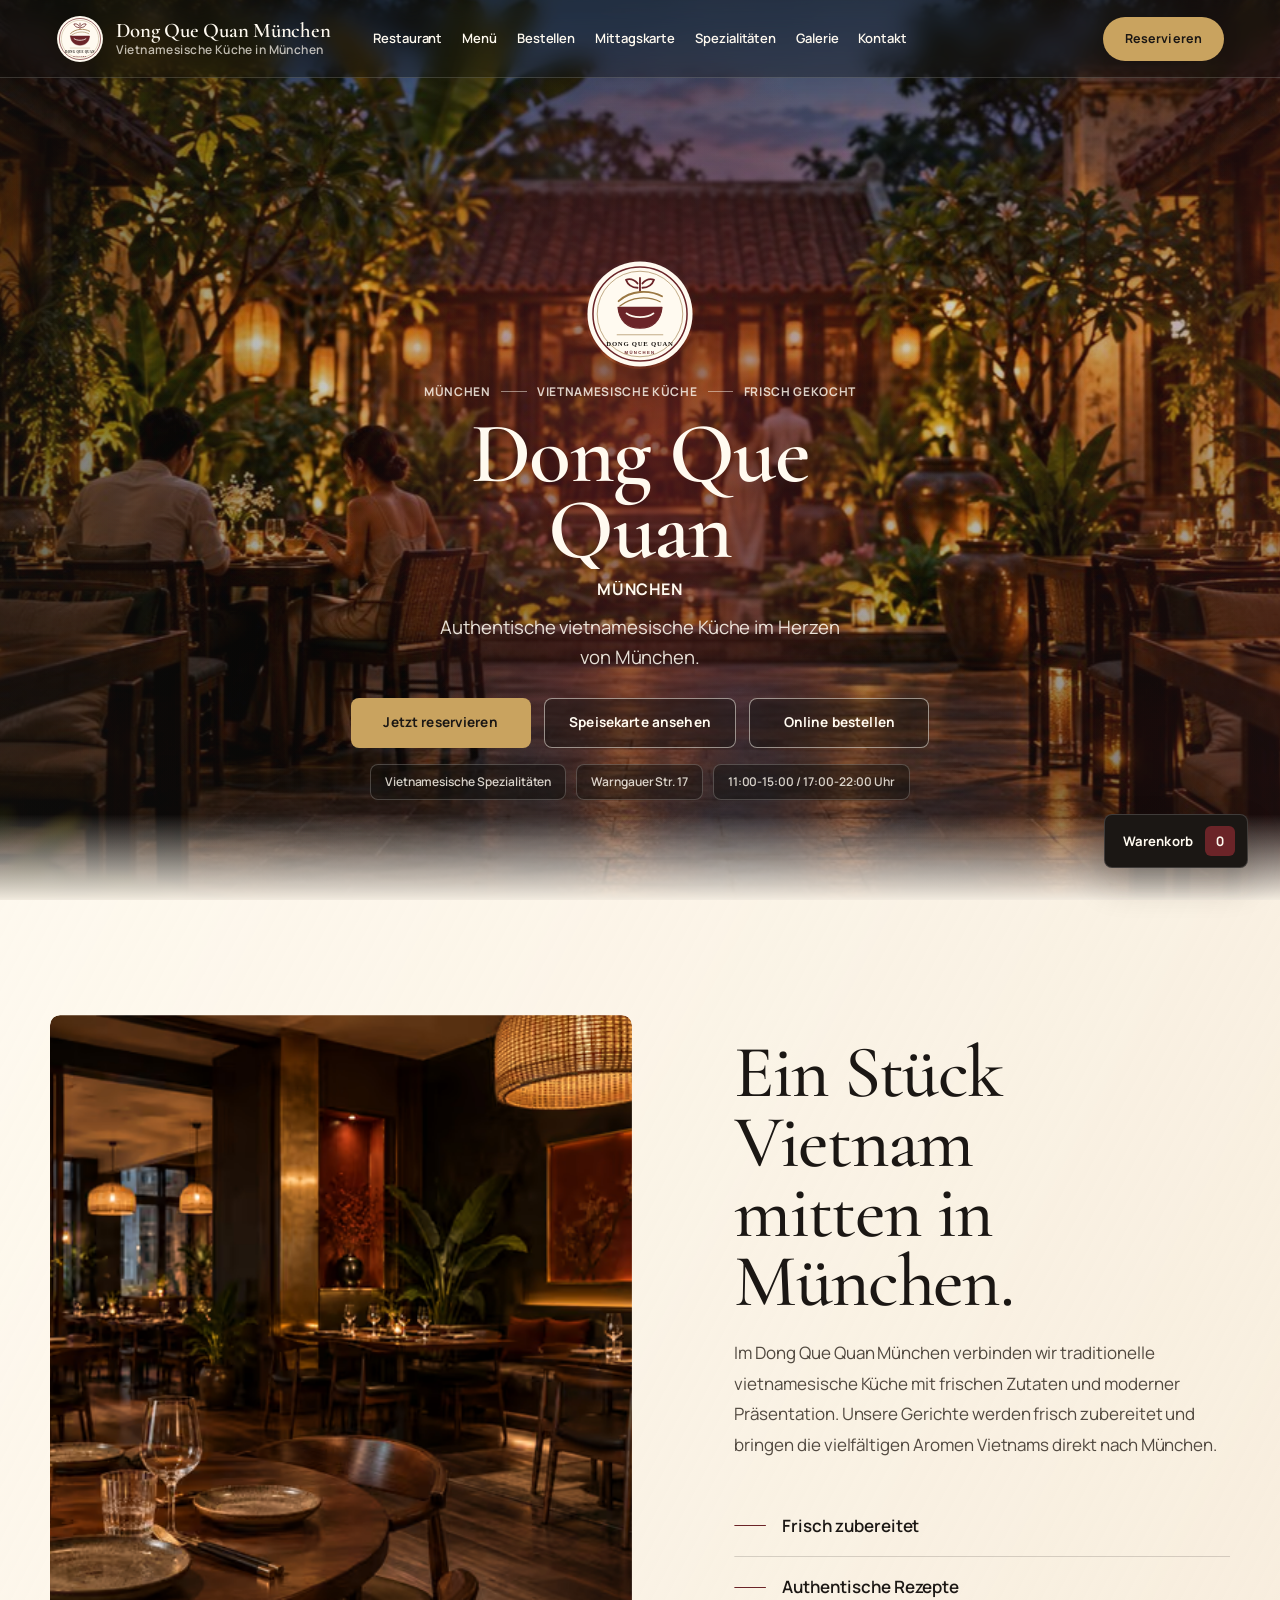
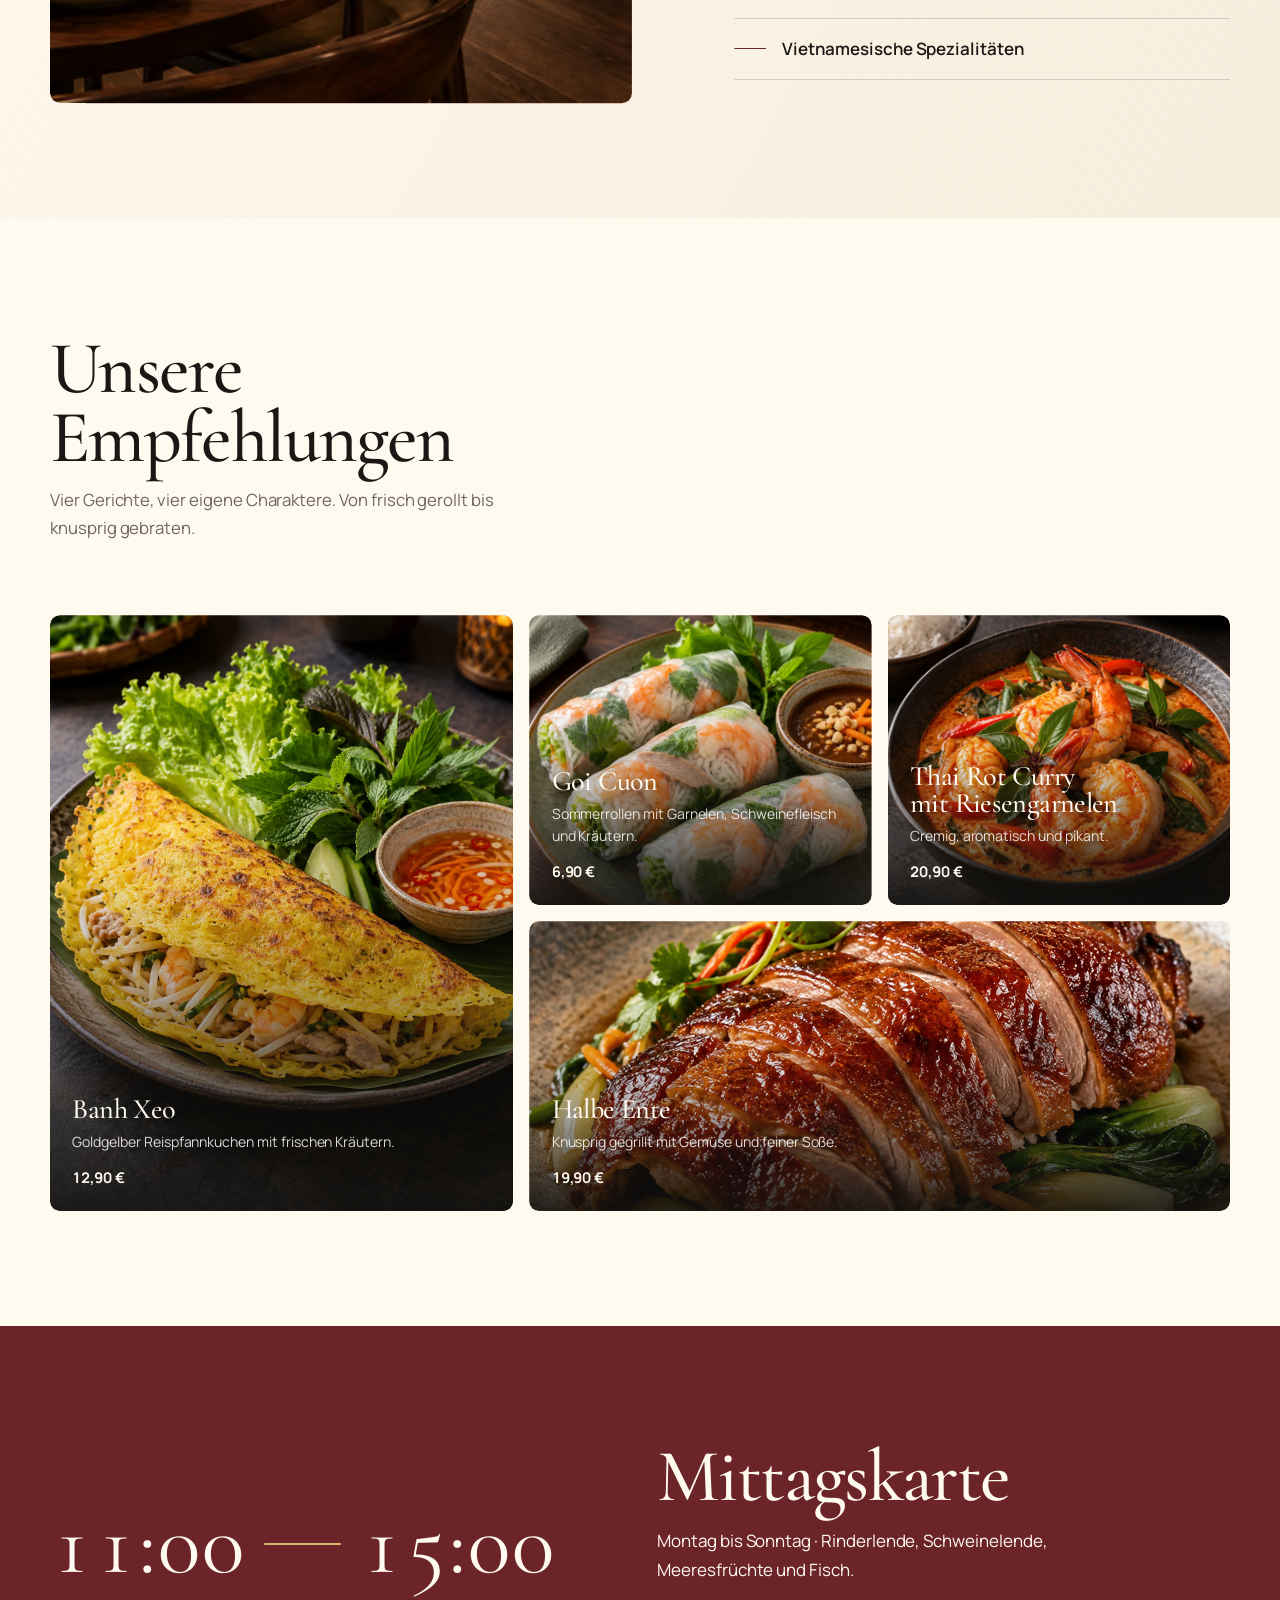
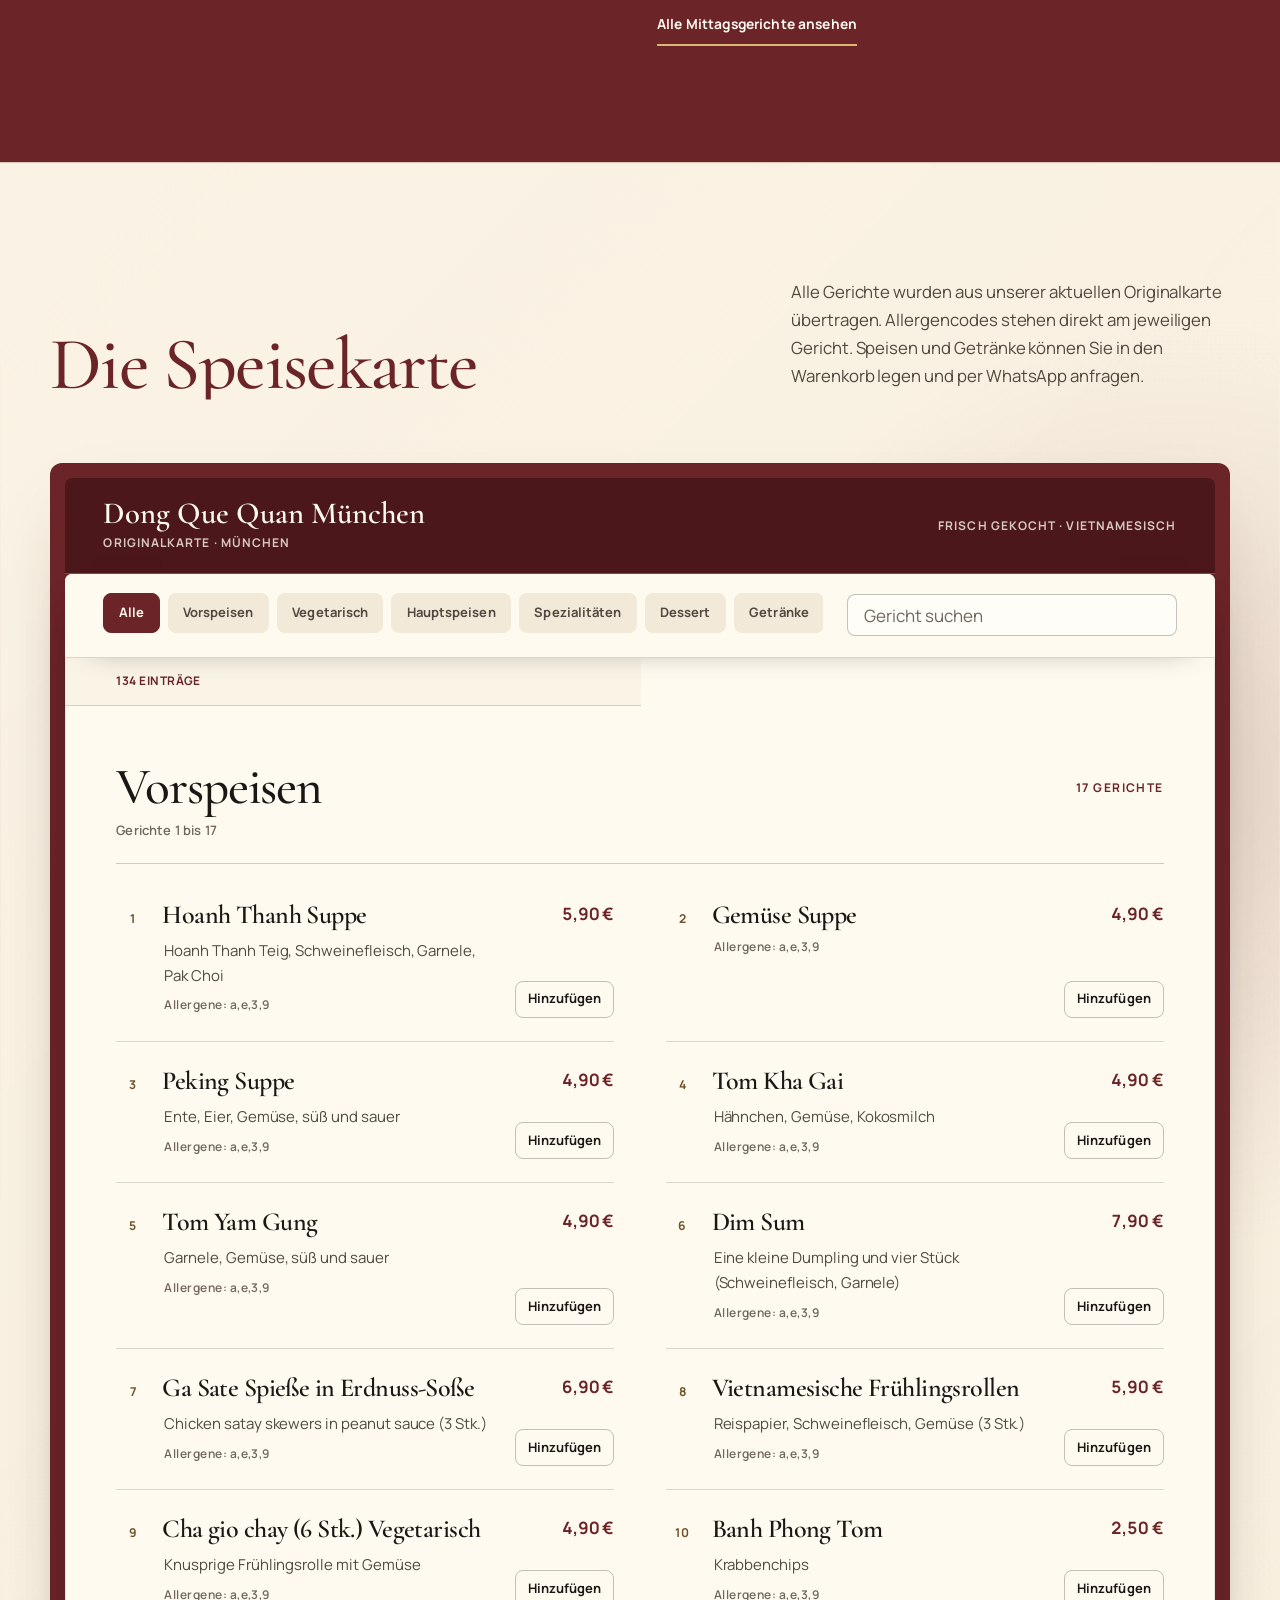
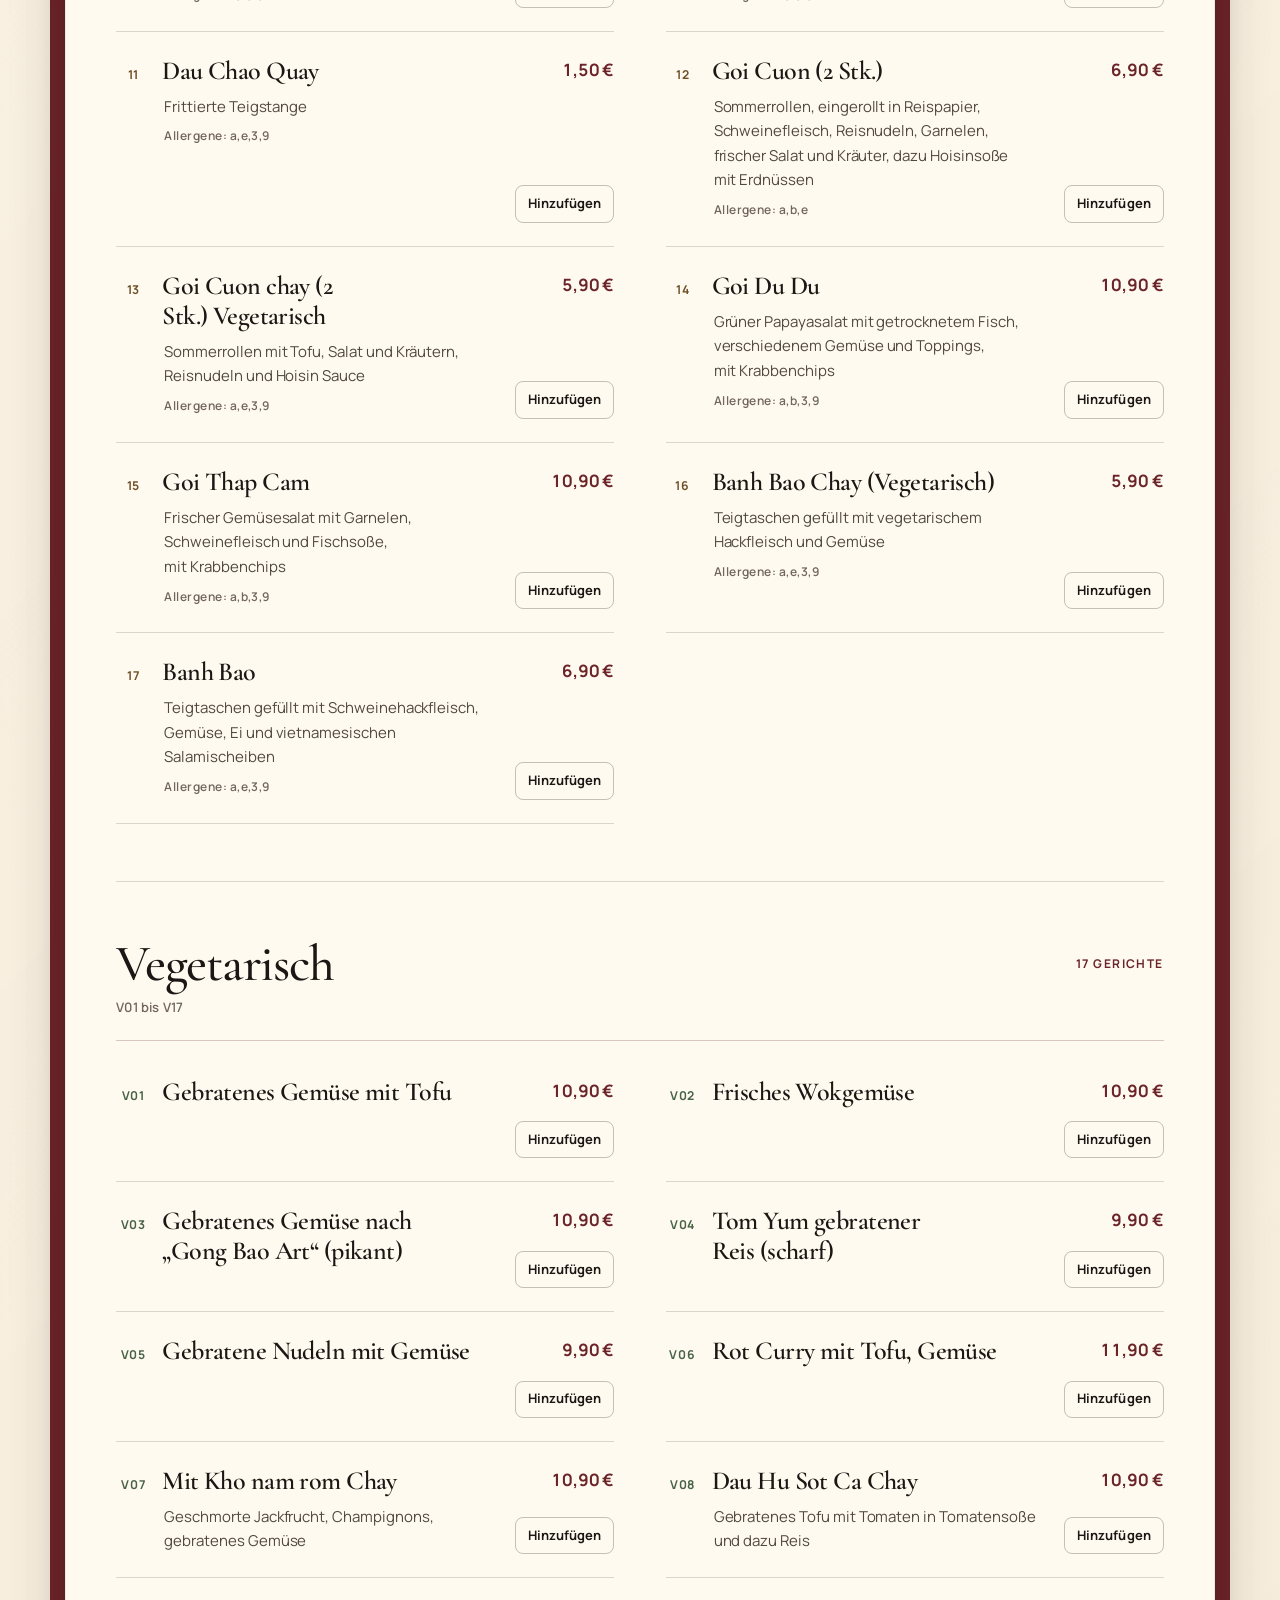
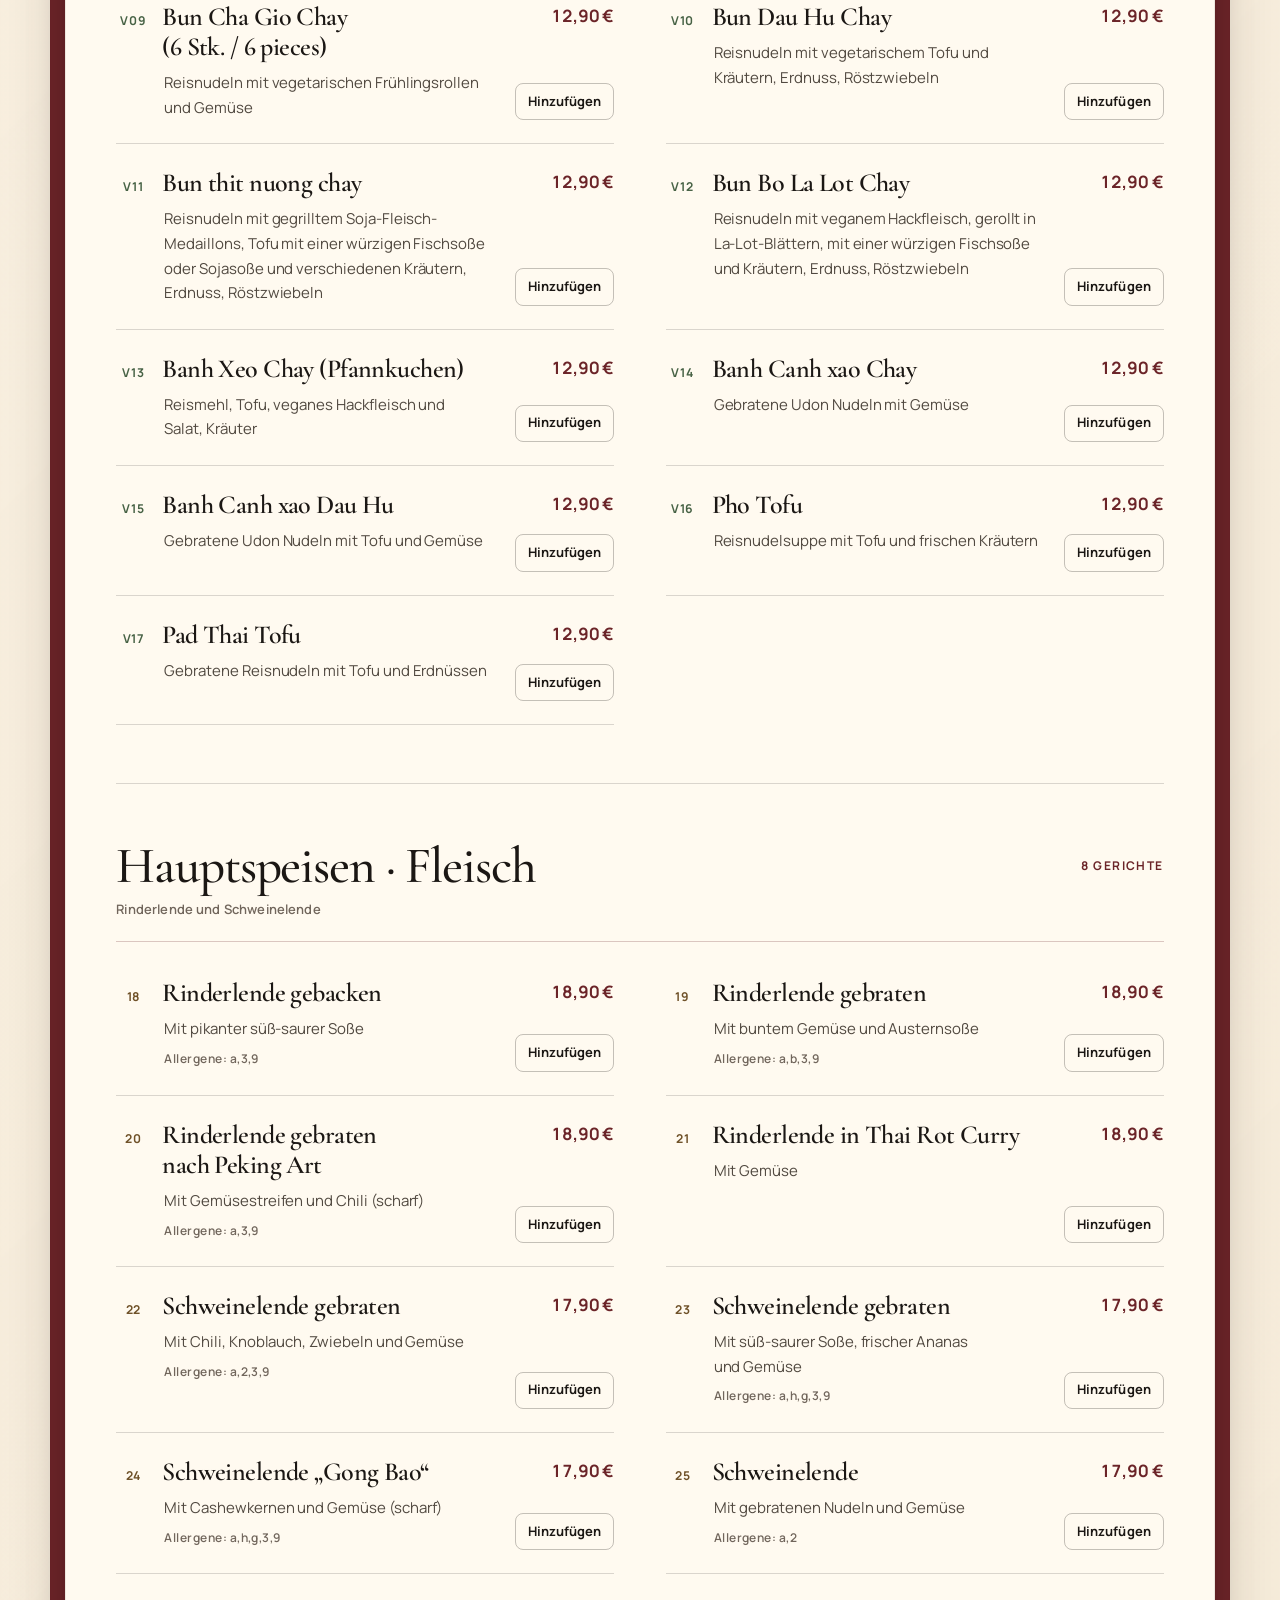
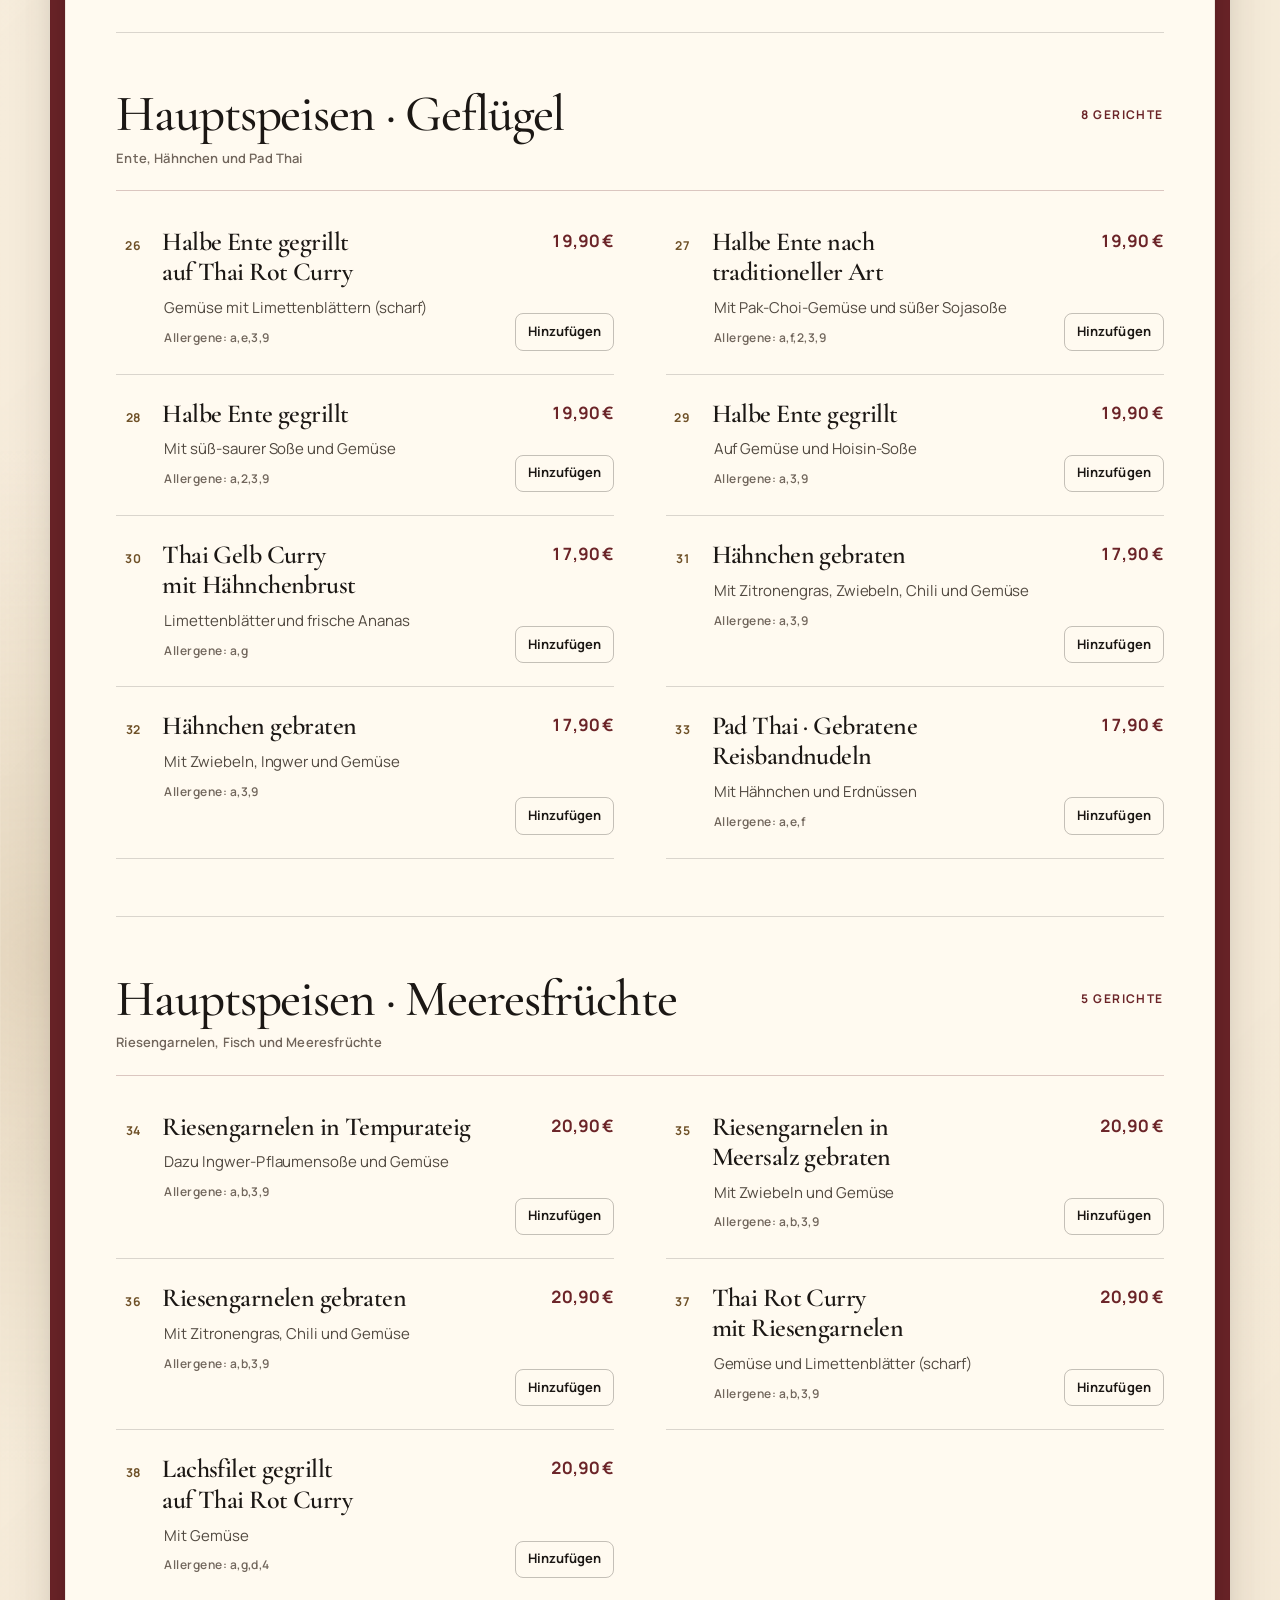
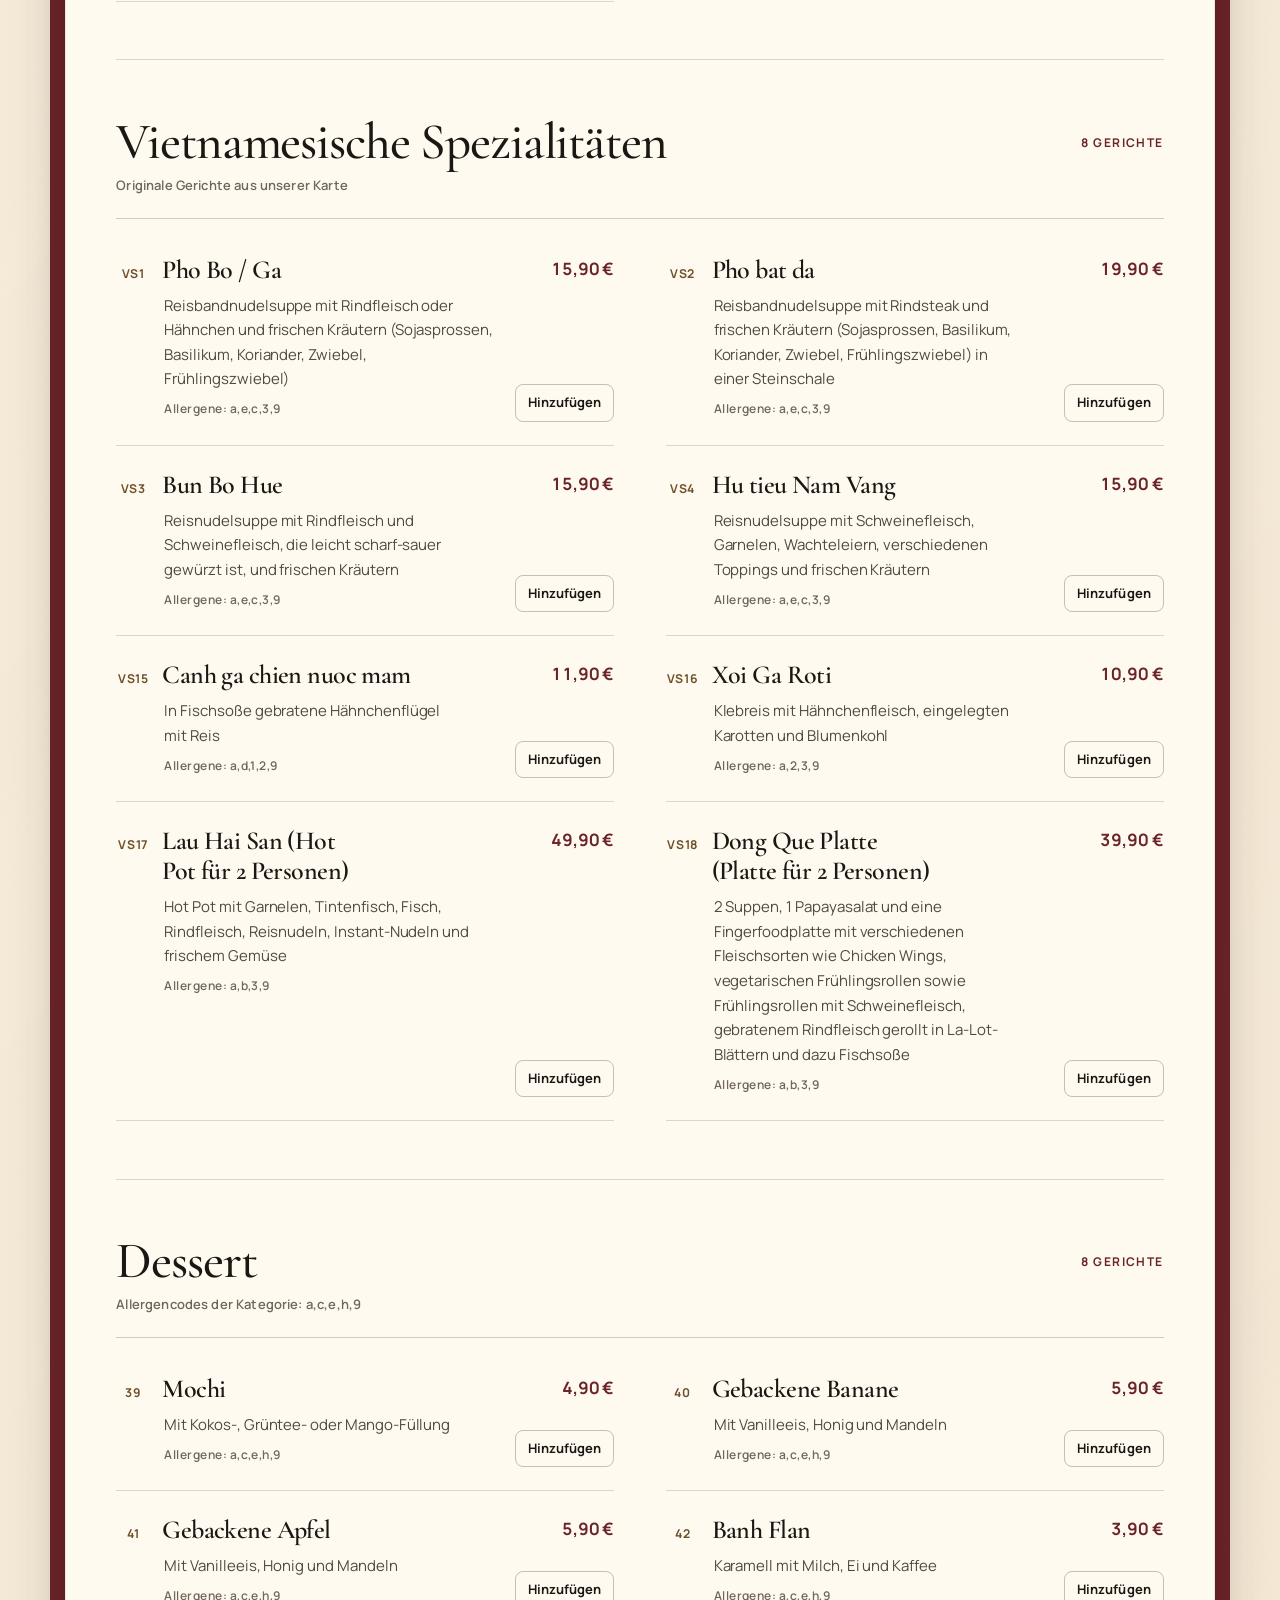
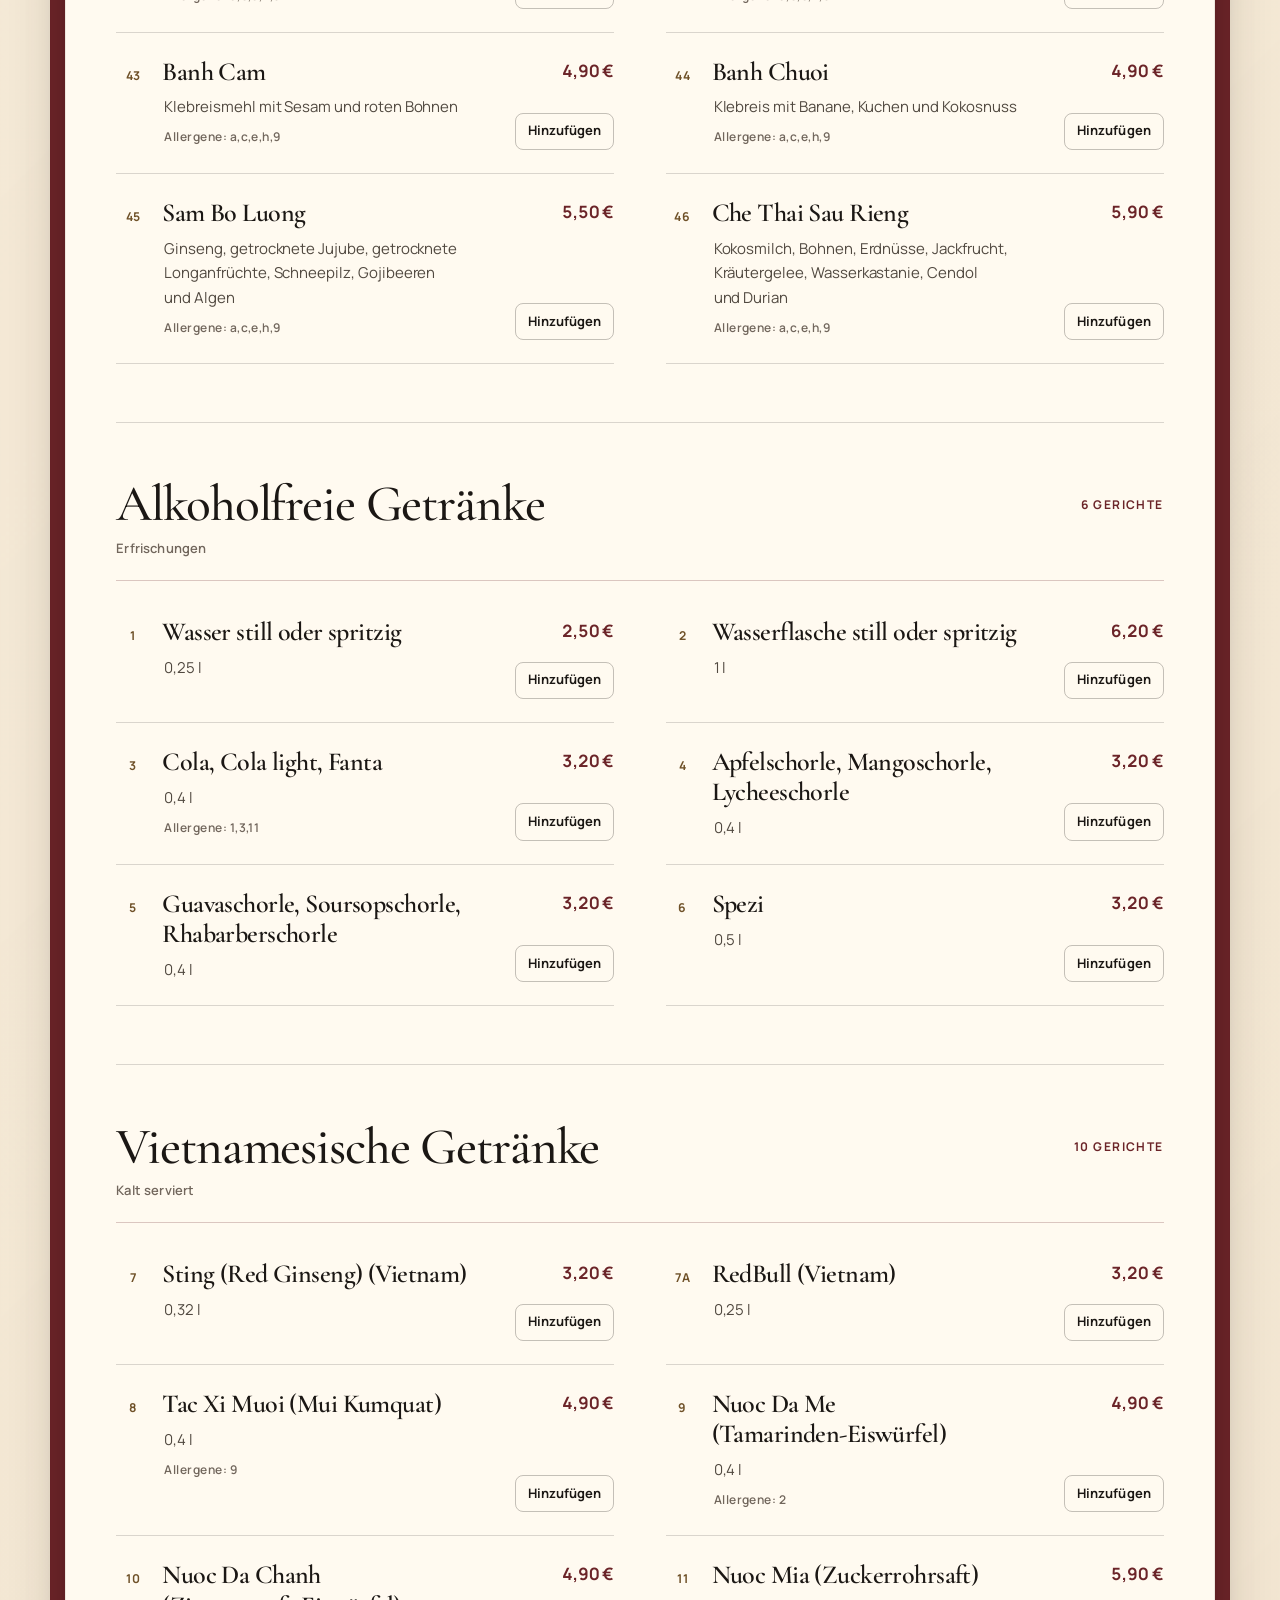
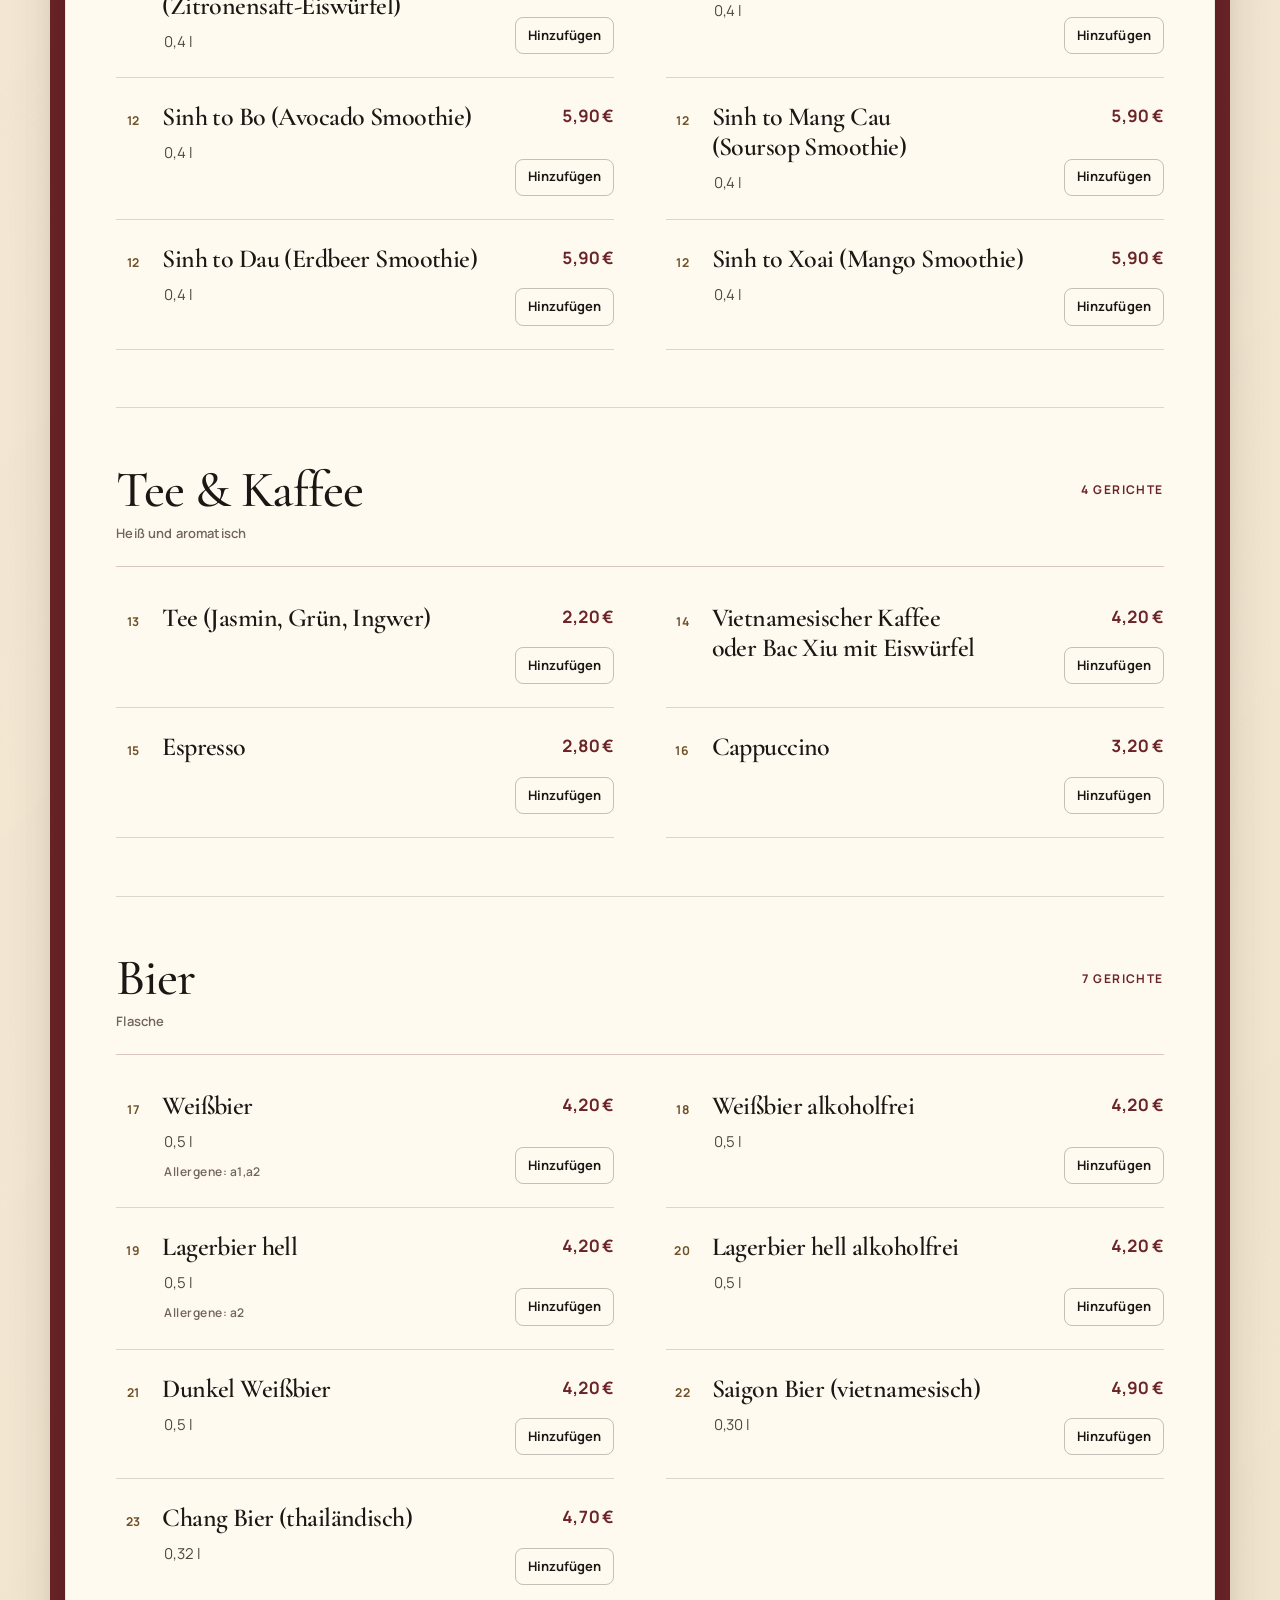
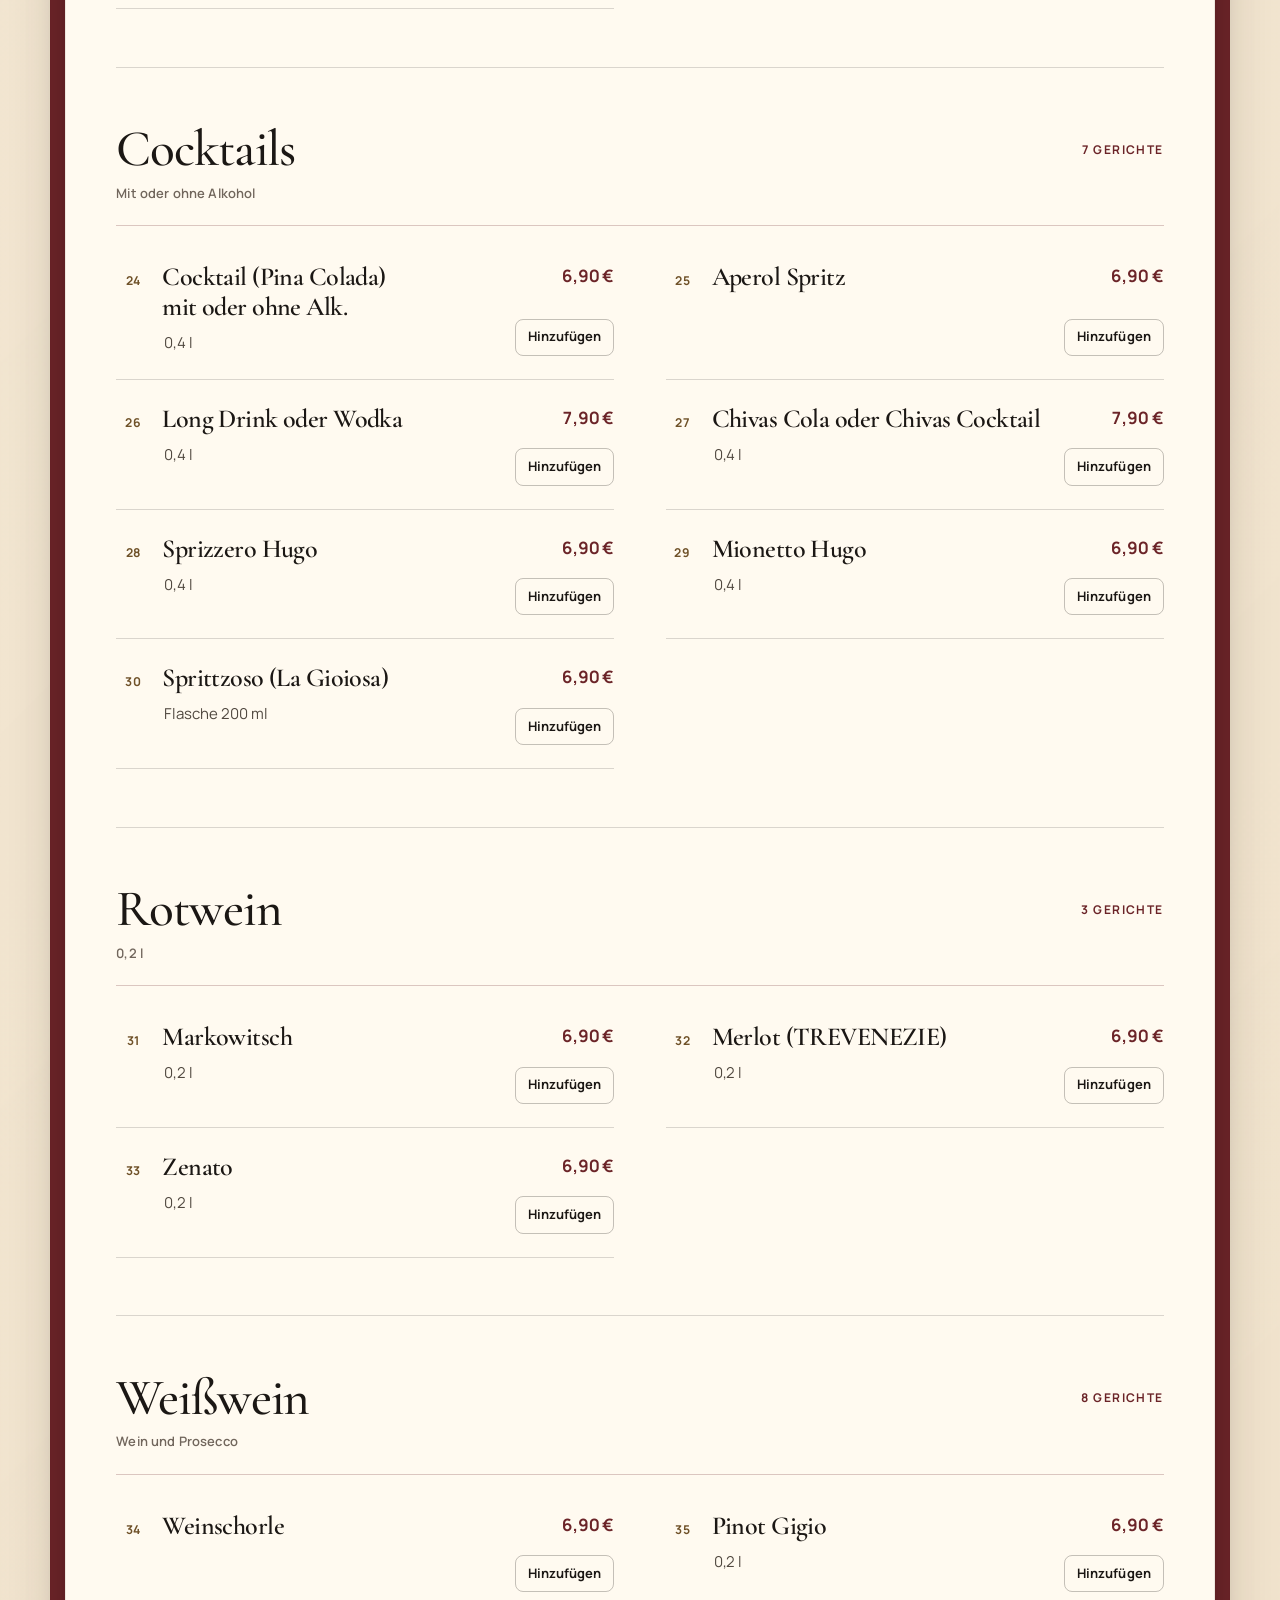
==== commit 132de23f: "upload" ====
--- a/index.html
+++ b/index.html
@@ -57,7 +57,7 @@
       crossorigin
     />
     <link rel="stylesheet" href="css/style.css" />
-    <link rel="stylesheet" href="css/redesign.css?v=14" />
+    <link rel="stylesheet" href="css/redesign.css?v=15" />
     <script type="application/ld+json">
       {
         "@context": "https://schema.org",
@@ -507,7 +507,7 @@
             </p>
           </div>
         </article>
-        <article class="special-row special-row-reverse reveal">
+        <article class="special-row special-row-reverse special-row-bun-bo-hue reveal">
           <div class="special-media">
             <picture class="responsive-picture">
               <source type="image/avif" srcset="images/responsive/720/bun-bo-hue.avif 720w, images/responsive/1400/bun-bo-hue.avif 1400w" sizes="(max-width: 820px) calc(100vw - 2.3rem), 40vw" />
--- a/css/redesign.css
+++ b/css/redesign.css
@@ -802,6 +802,13 @@
 .specialties { background: var(--bg-main); }
 .specialties-heading { max-width: 760px; }
 .special-row { max-width: 1180px; }
+.special-row-bun-bo-hue {
+  grid-template-columns: minmax(0, 1fr) minmax(0, 1.1fr);
+}
+.special-row-bun-bo-hue .special-media {
+  height: auto;
+  aspect-ratio: 5 / 4;
+}
 .special-media {
   border-radius: var(--radius);
   box-shadow: var(--shadow-md);
@@ -1427,7 +1434,8 @@
   .menu-list { grid-template-columns: 1fr; }
 
   .special-row,
-  .special-row-reverse { grid-template-columns: 1fr; }
+  .special-row-reverse,
+  .special-row-bun-bo-hue { grid-template-columns: 1fr; }
   .special-row-reverse .special-media { order: 0; }
 
   .gallery-grid {
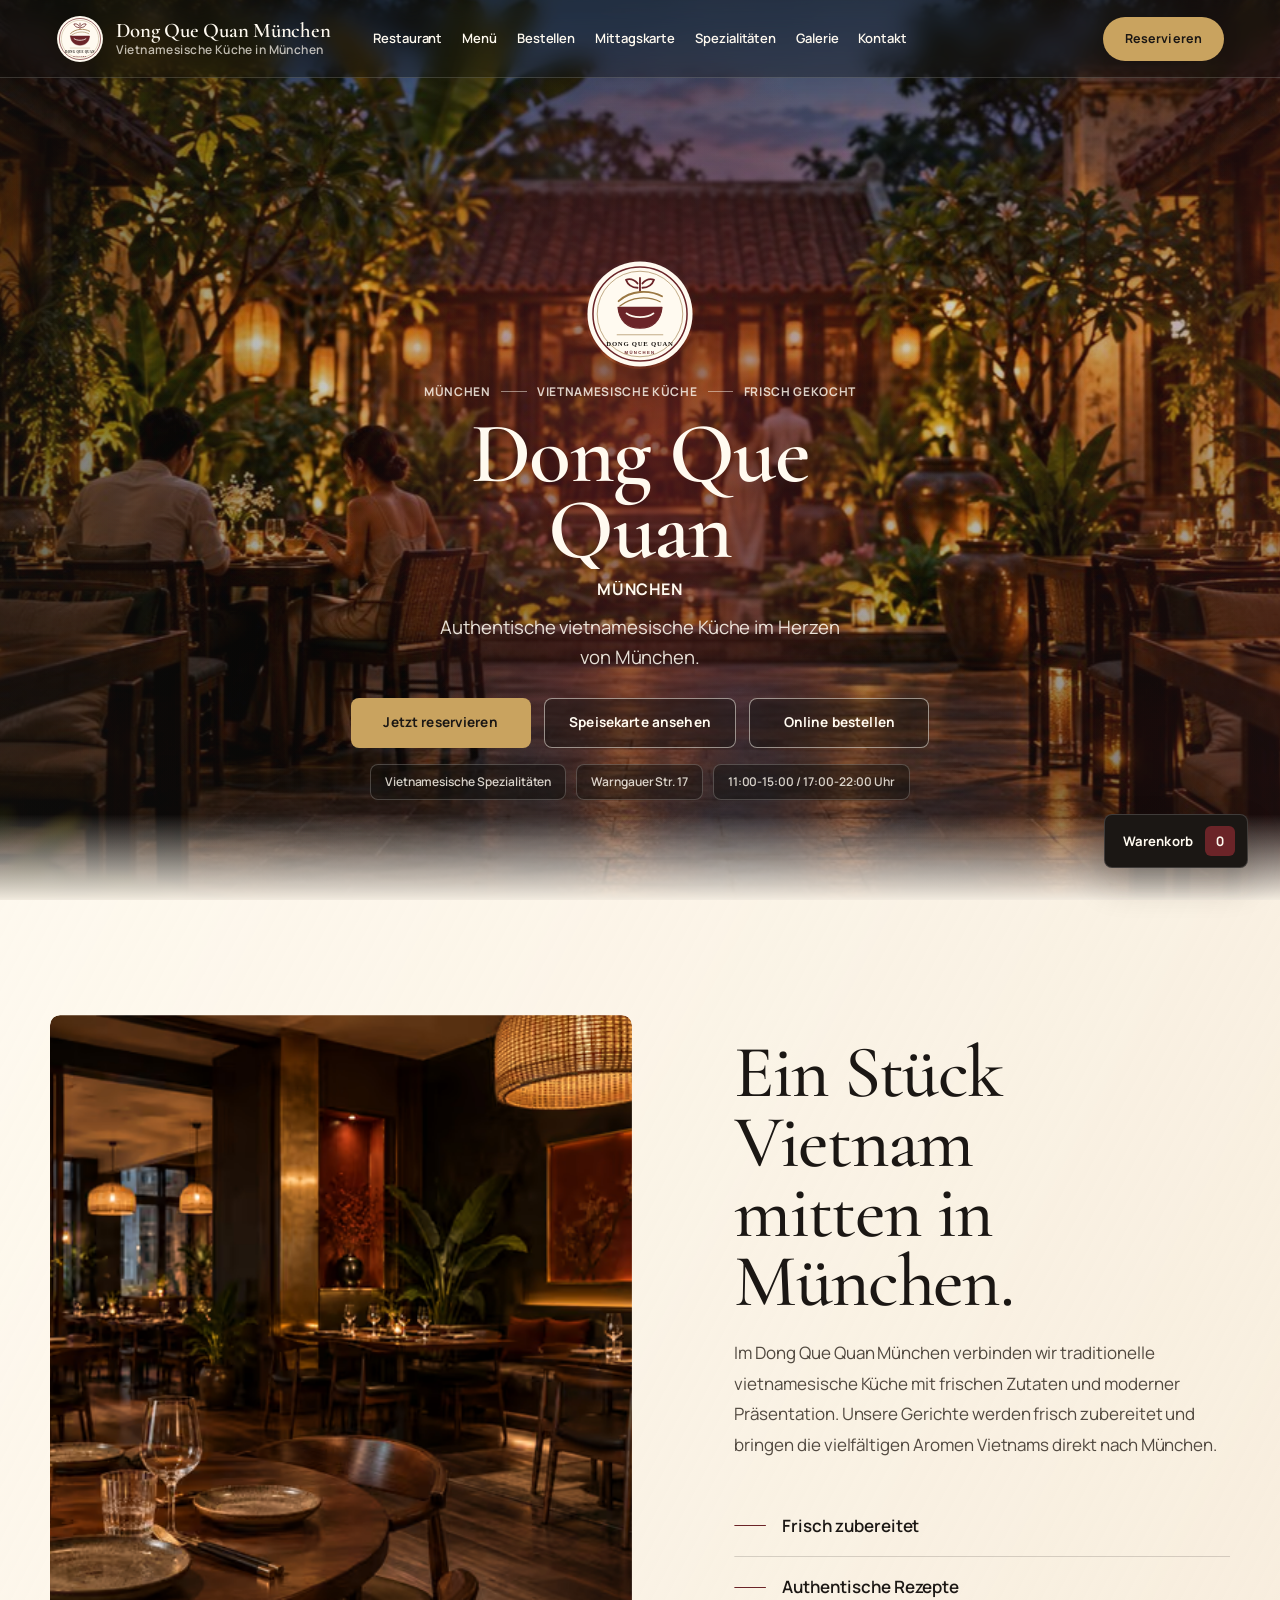
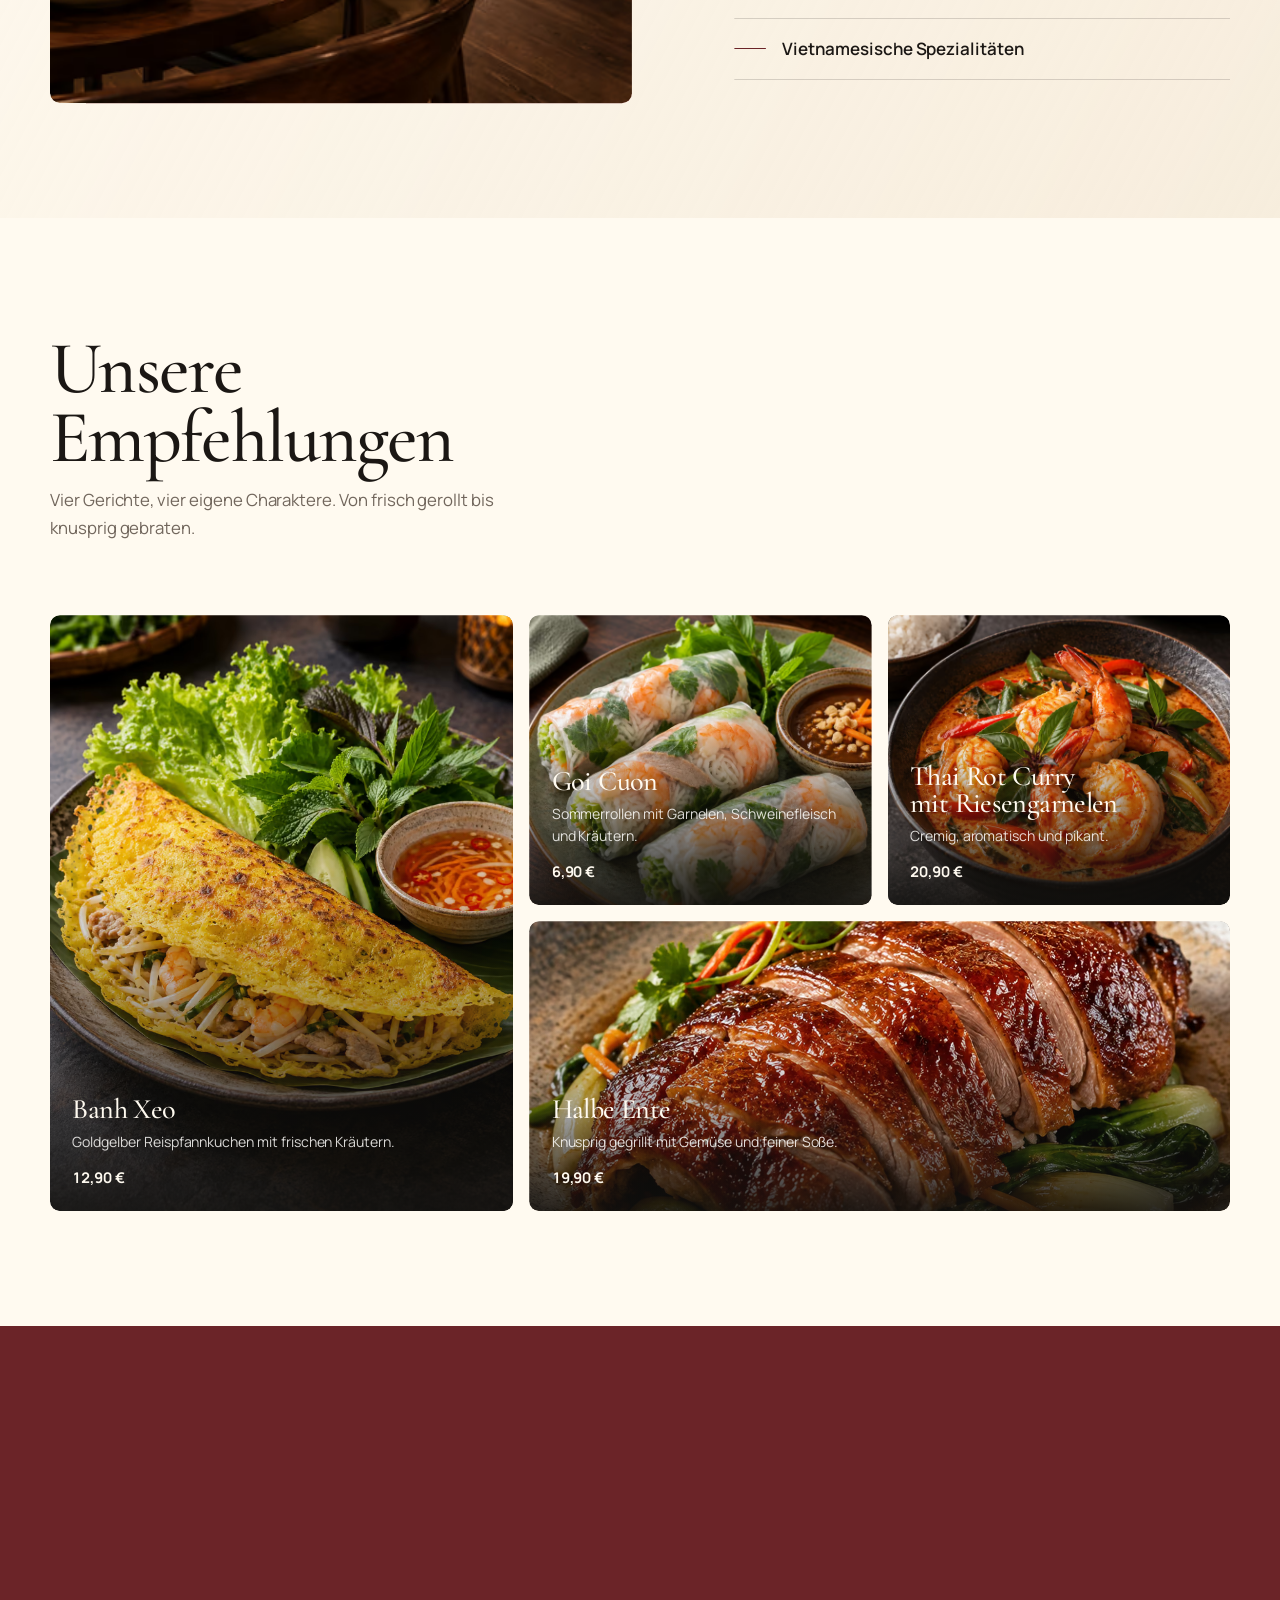
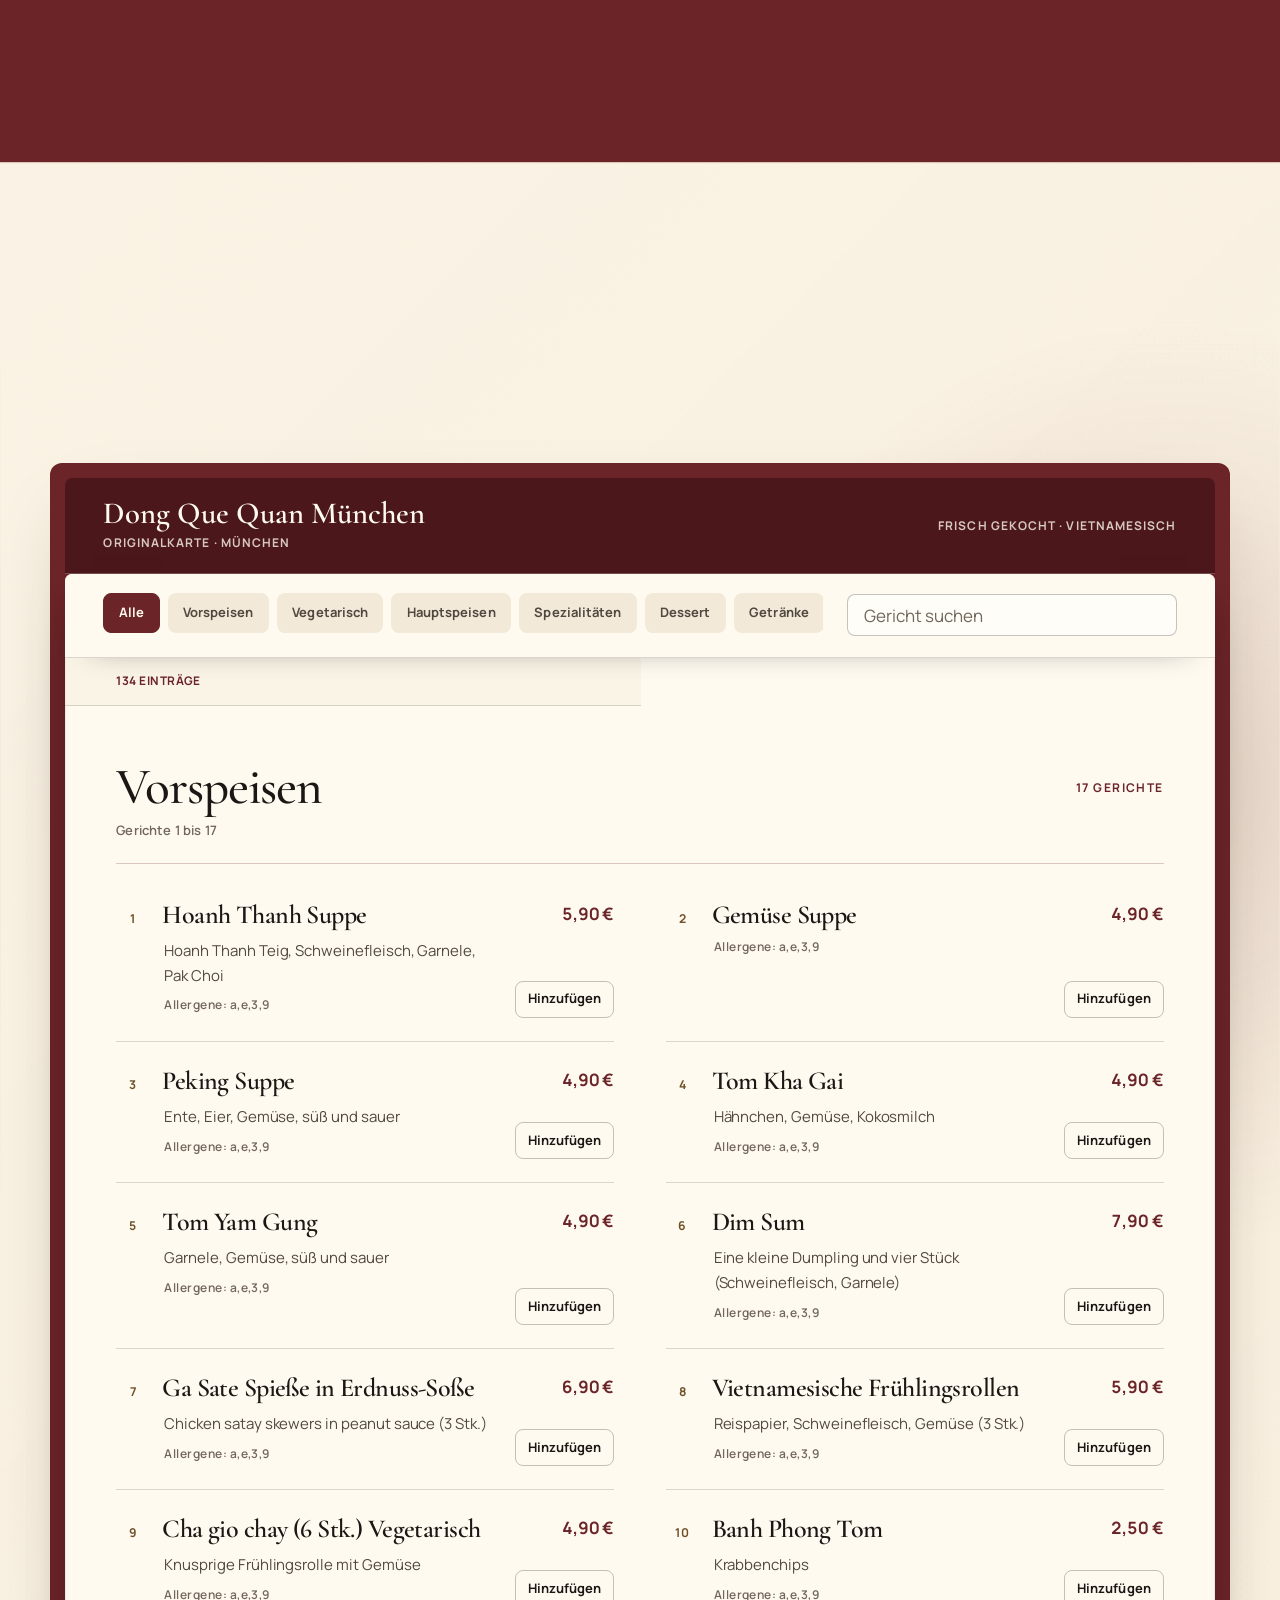
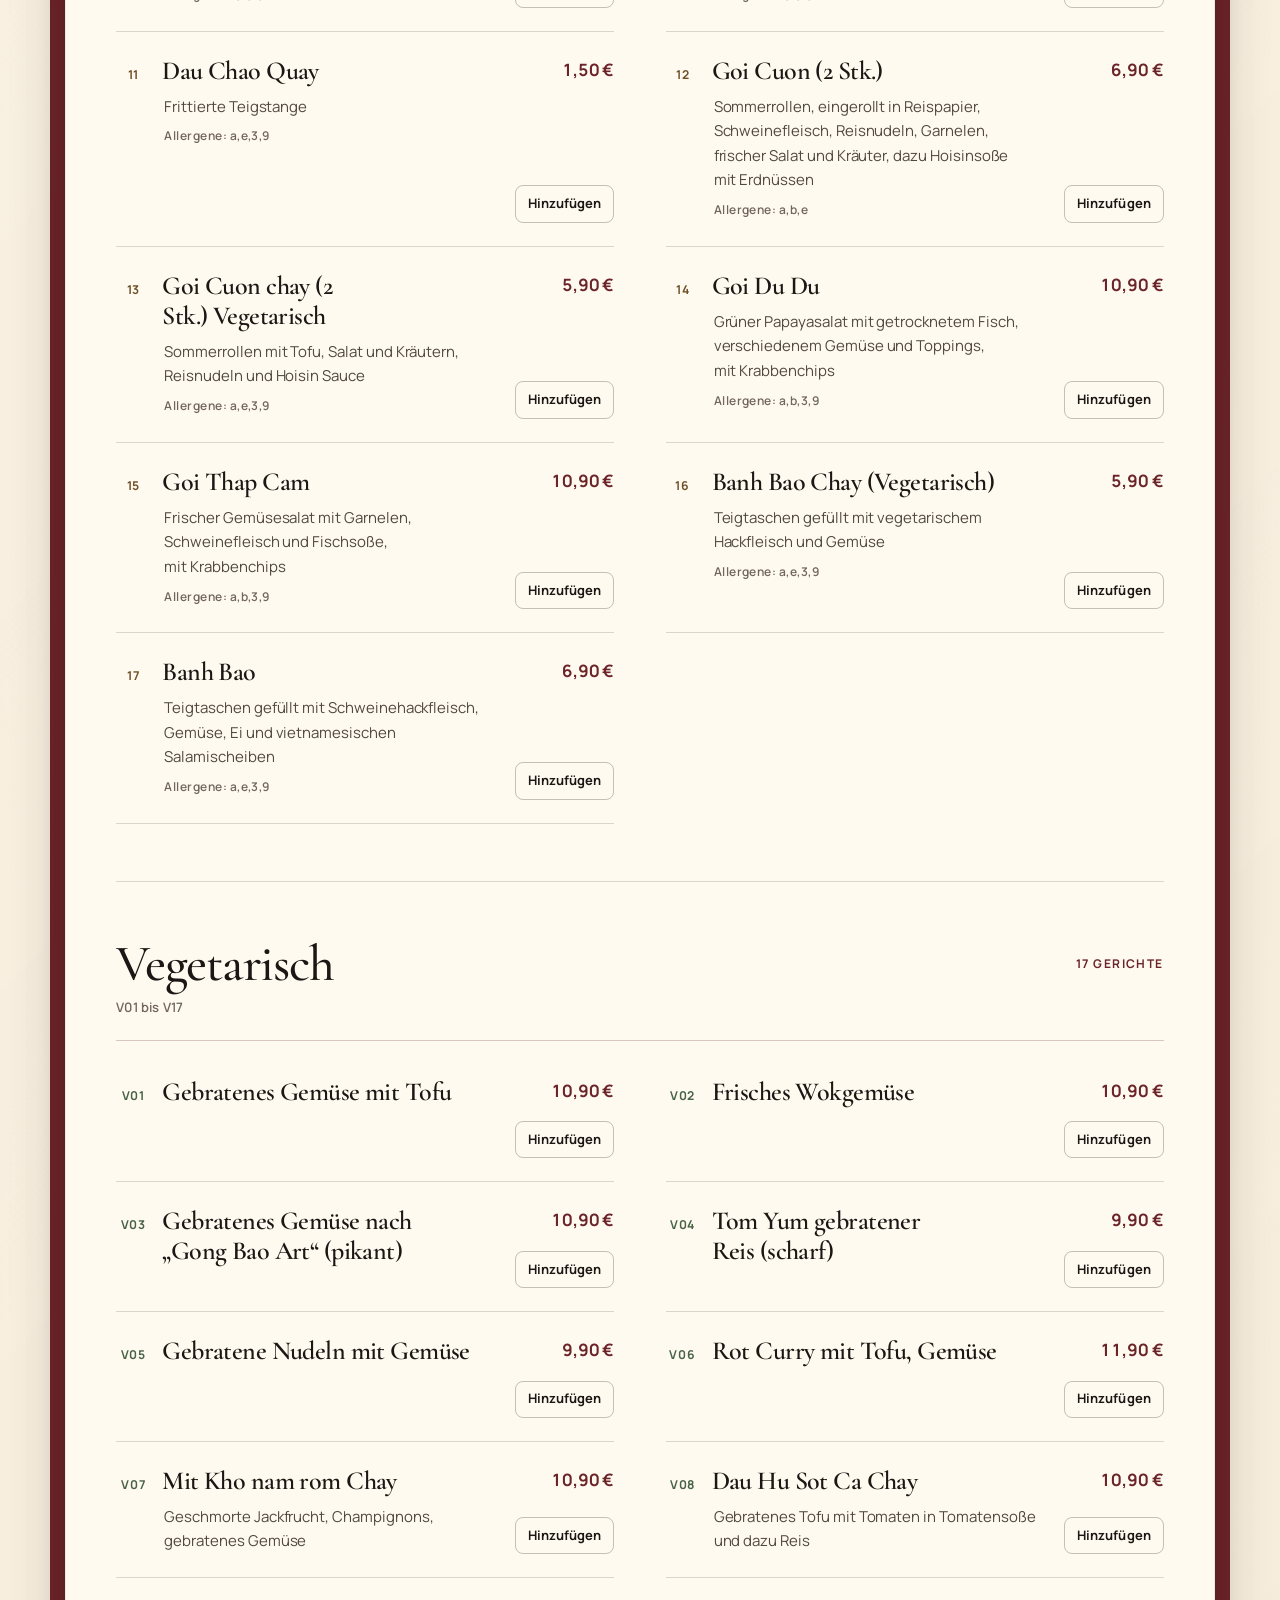
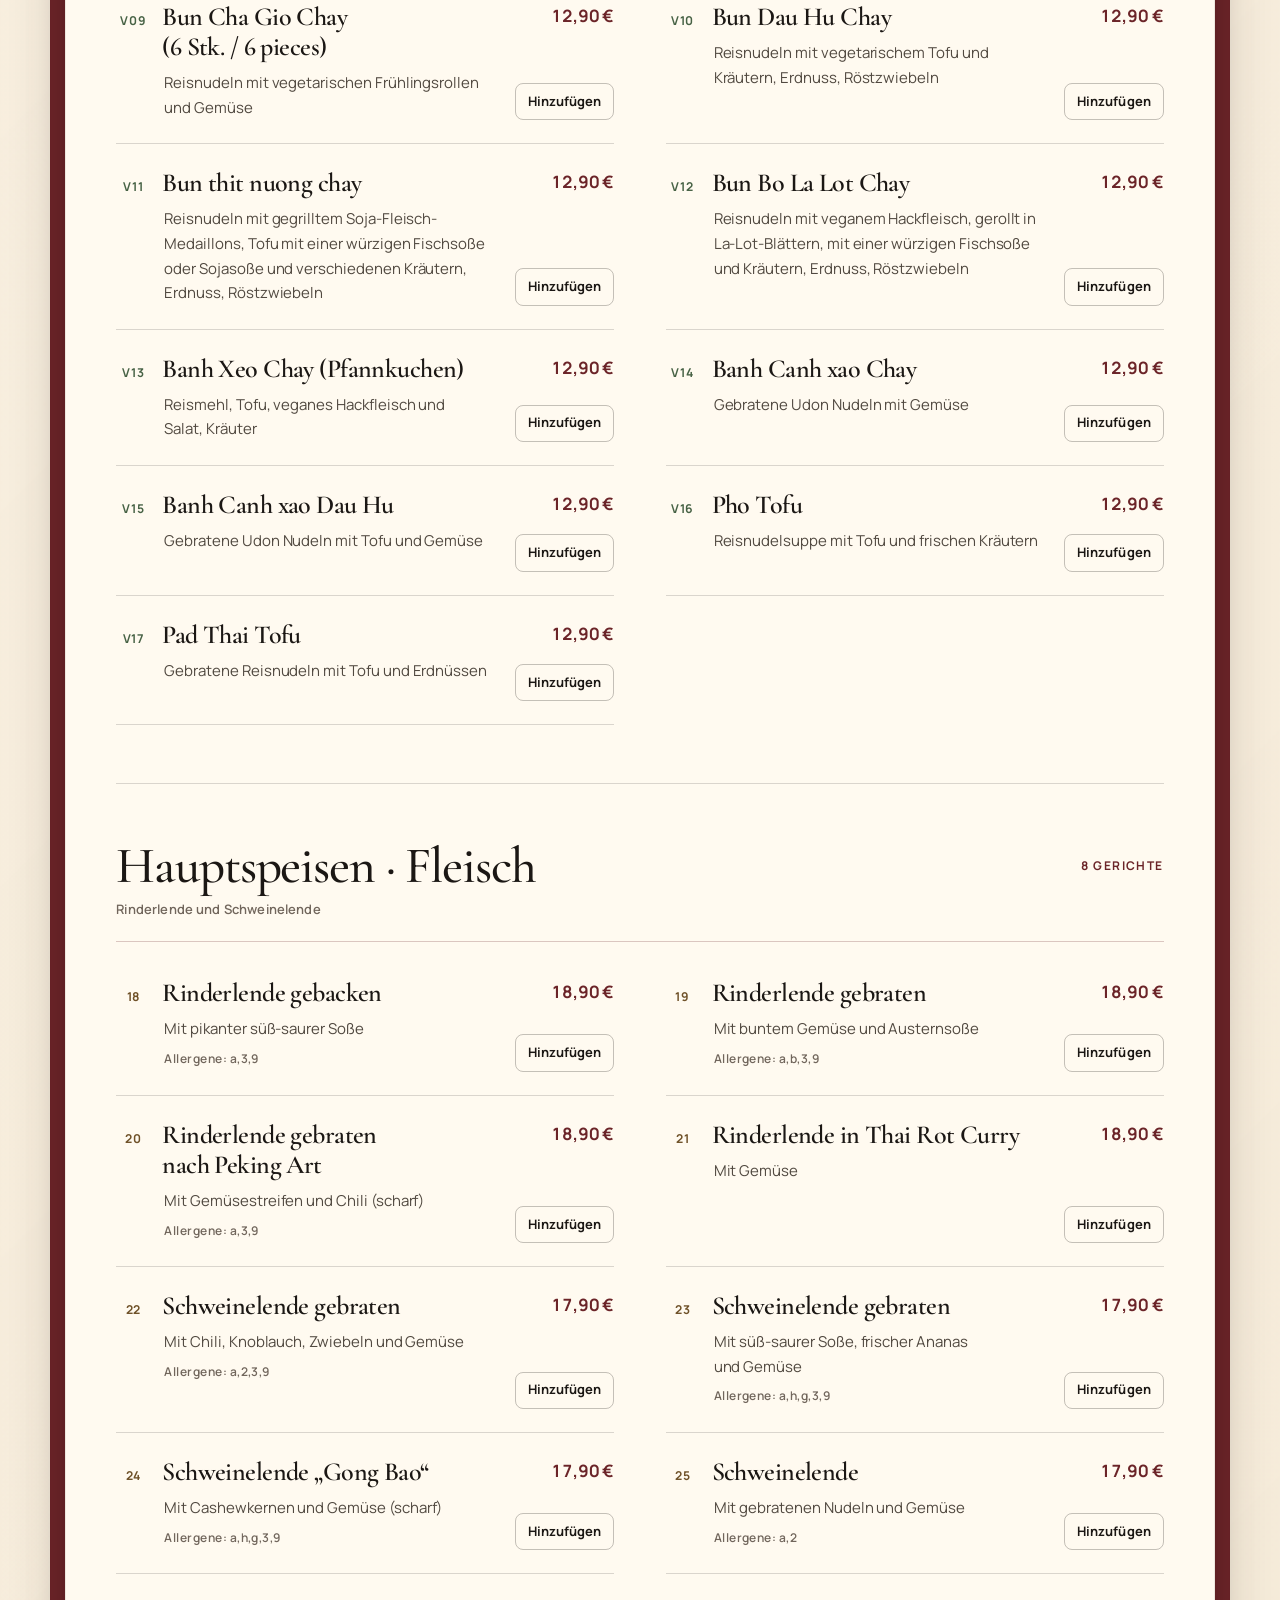
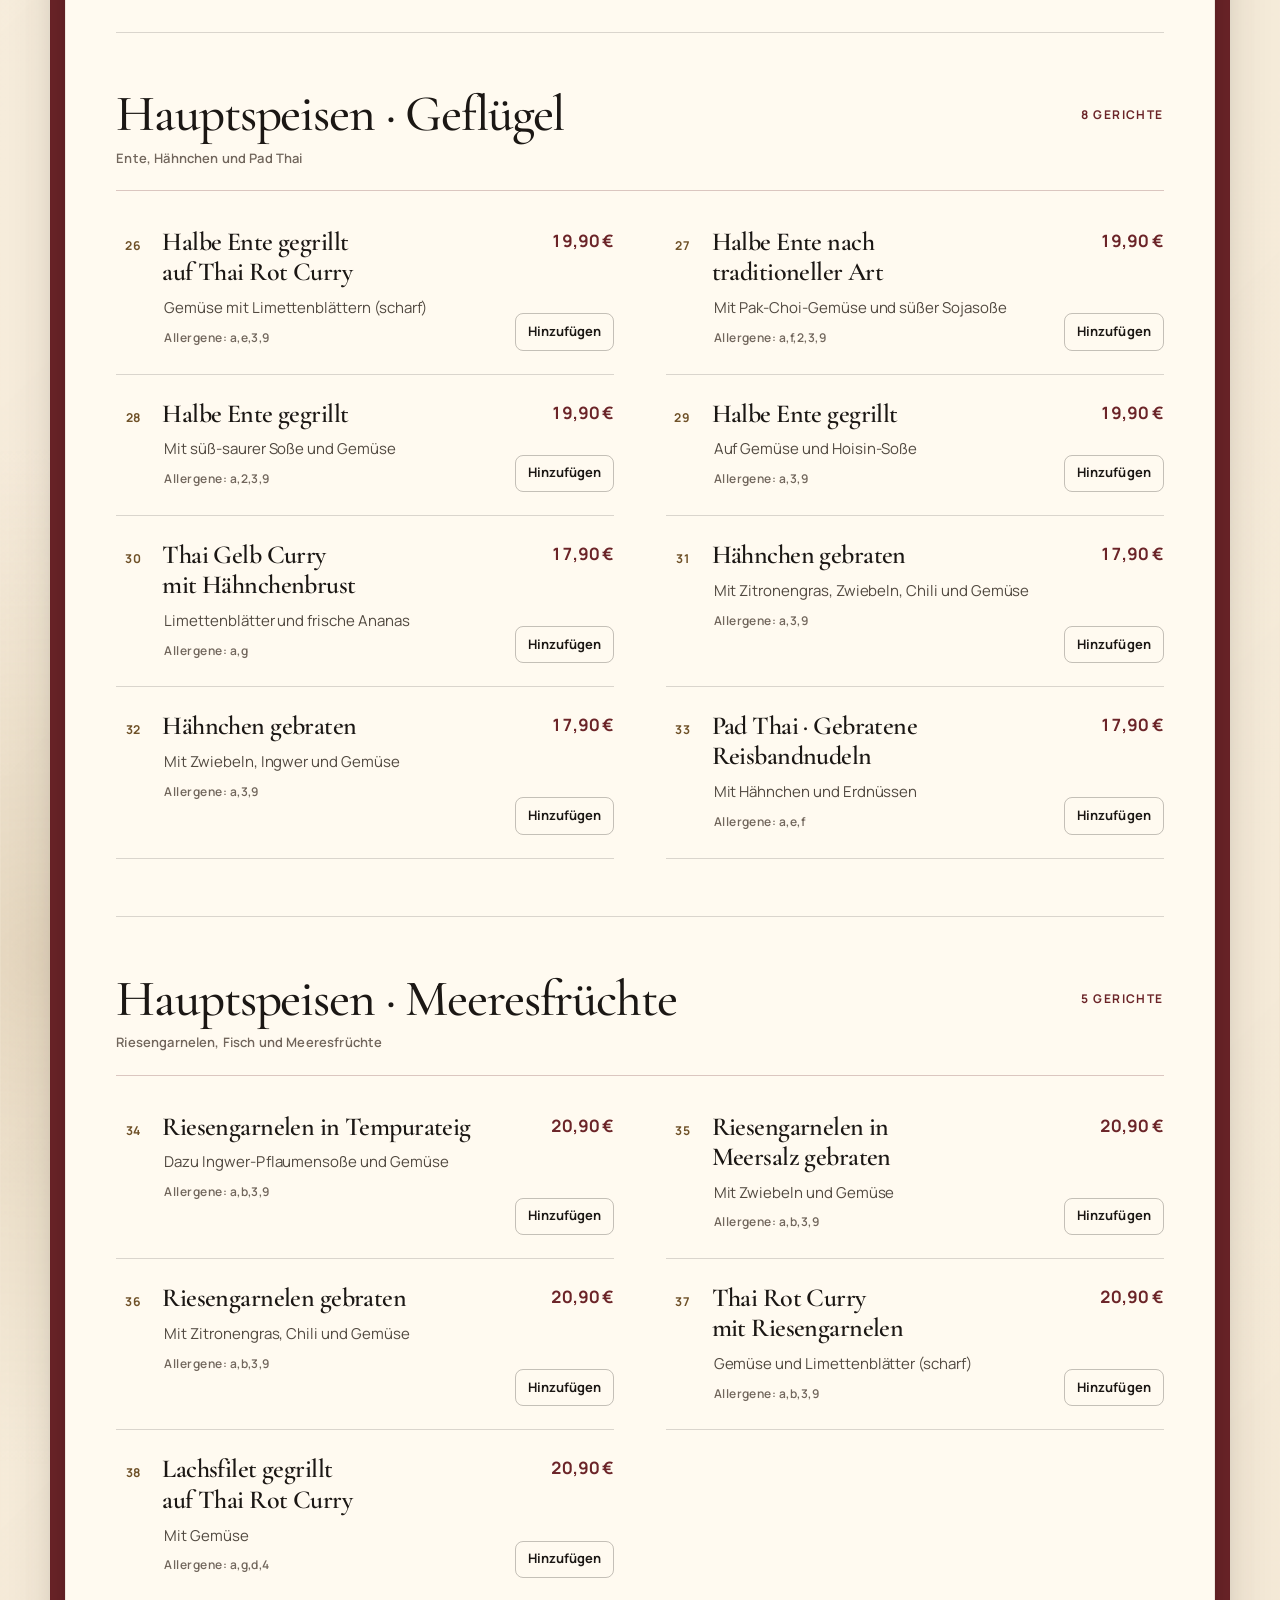
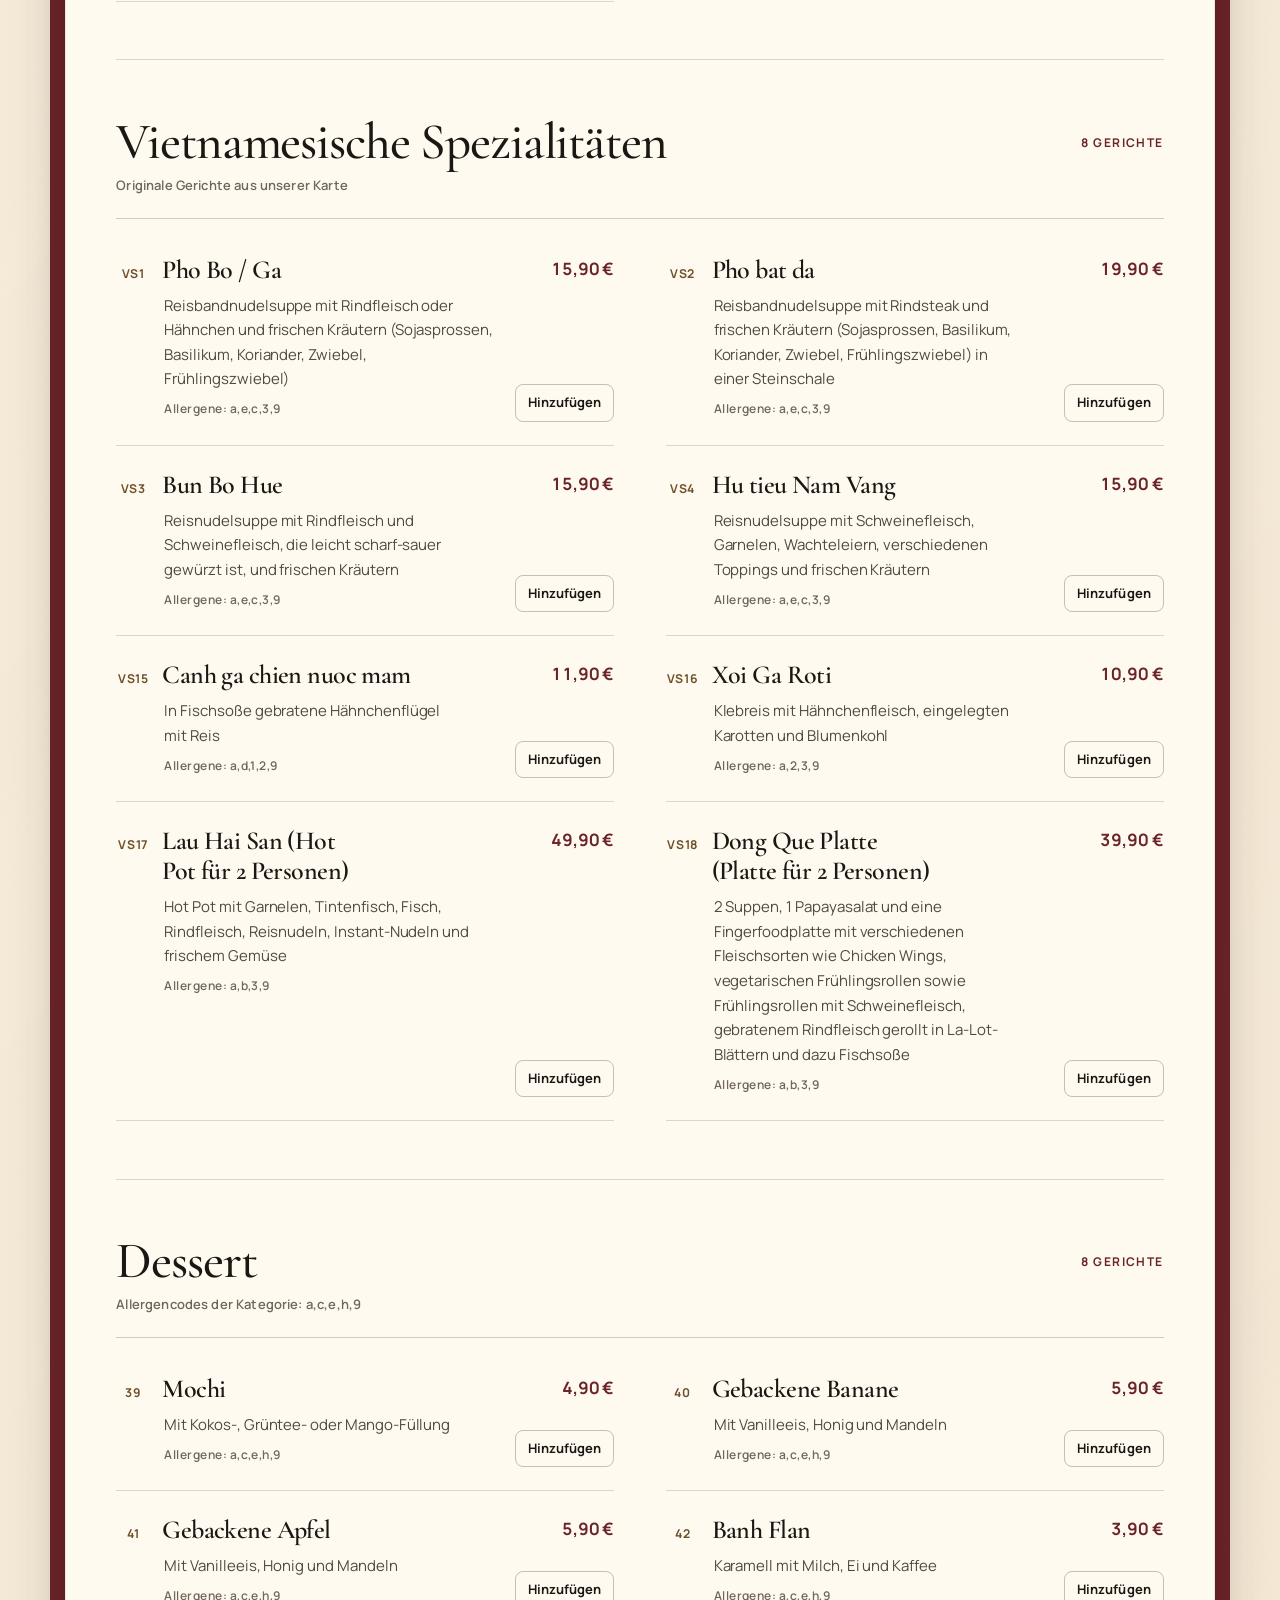
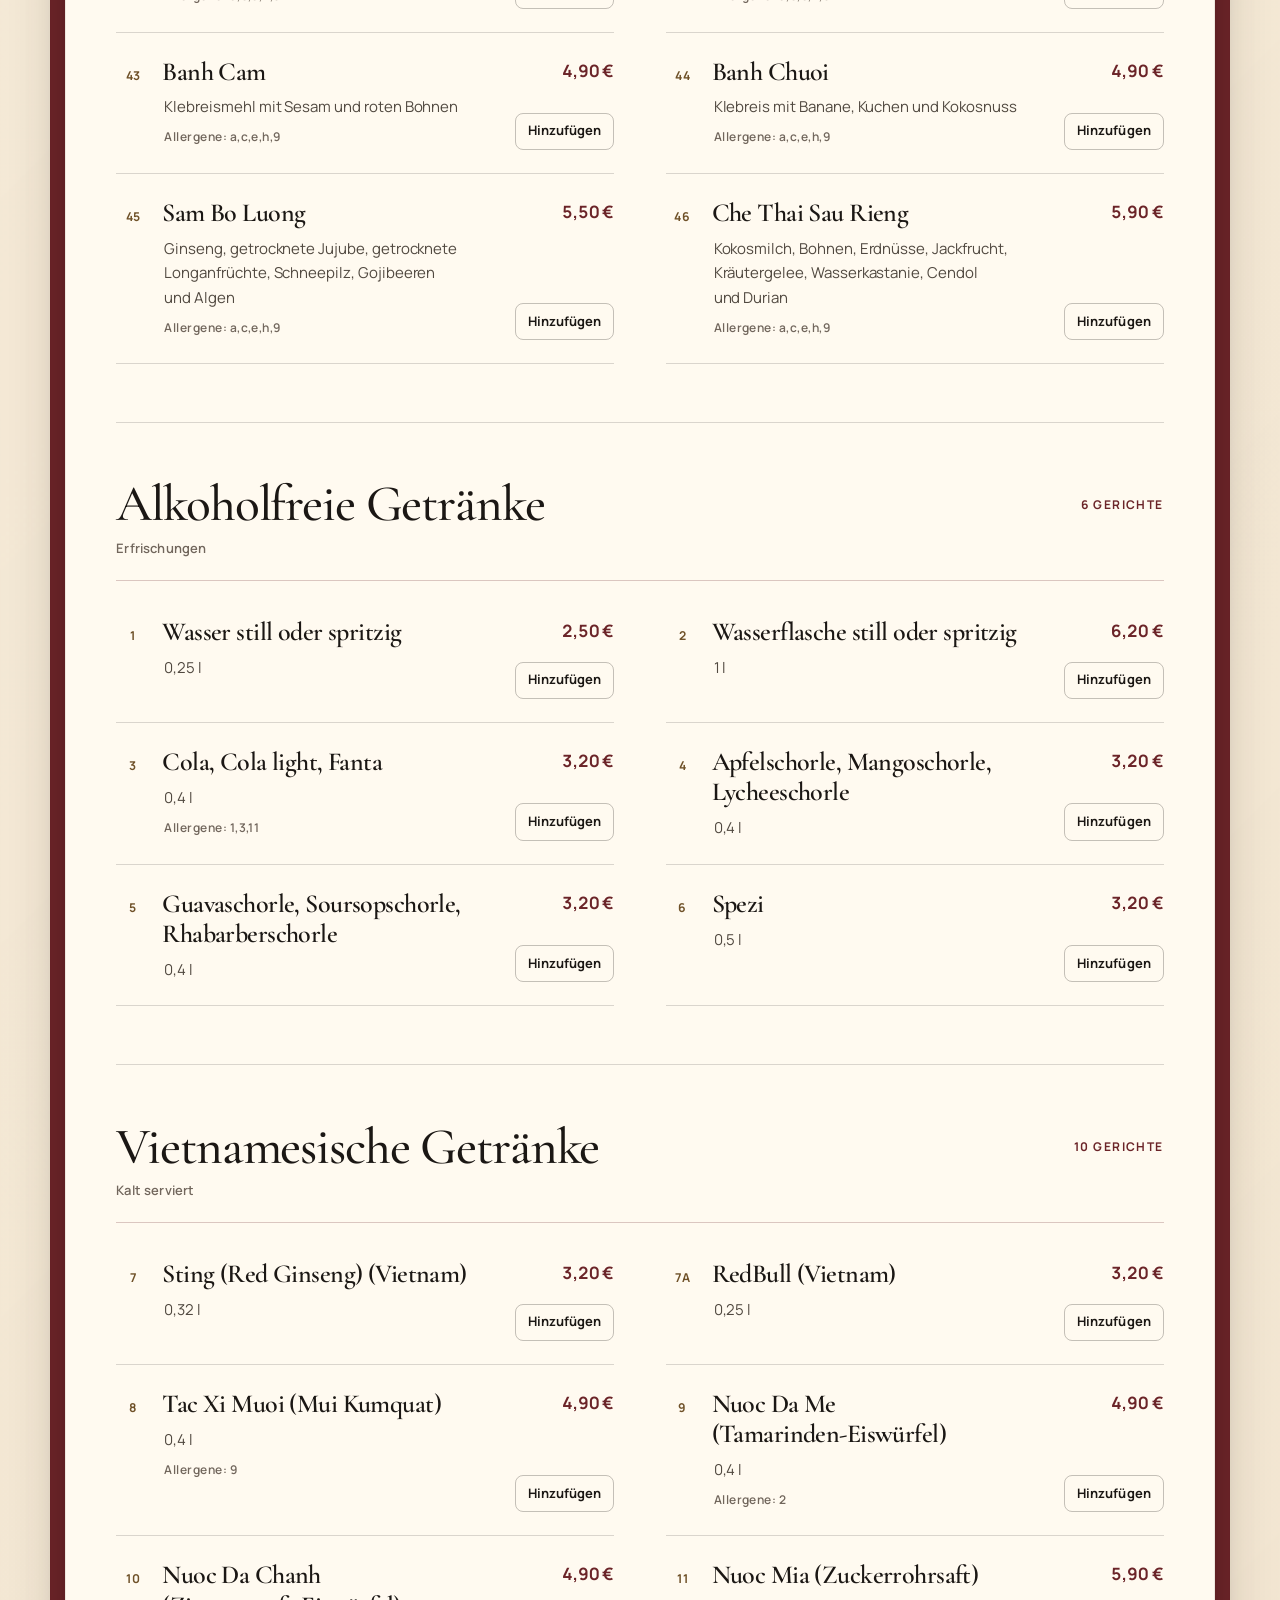
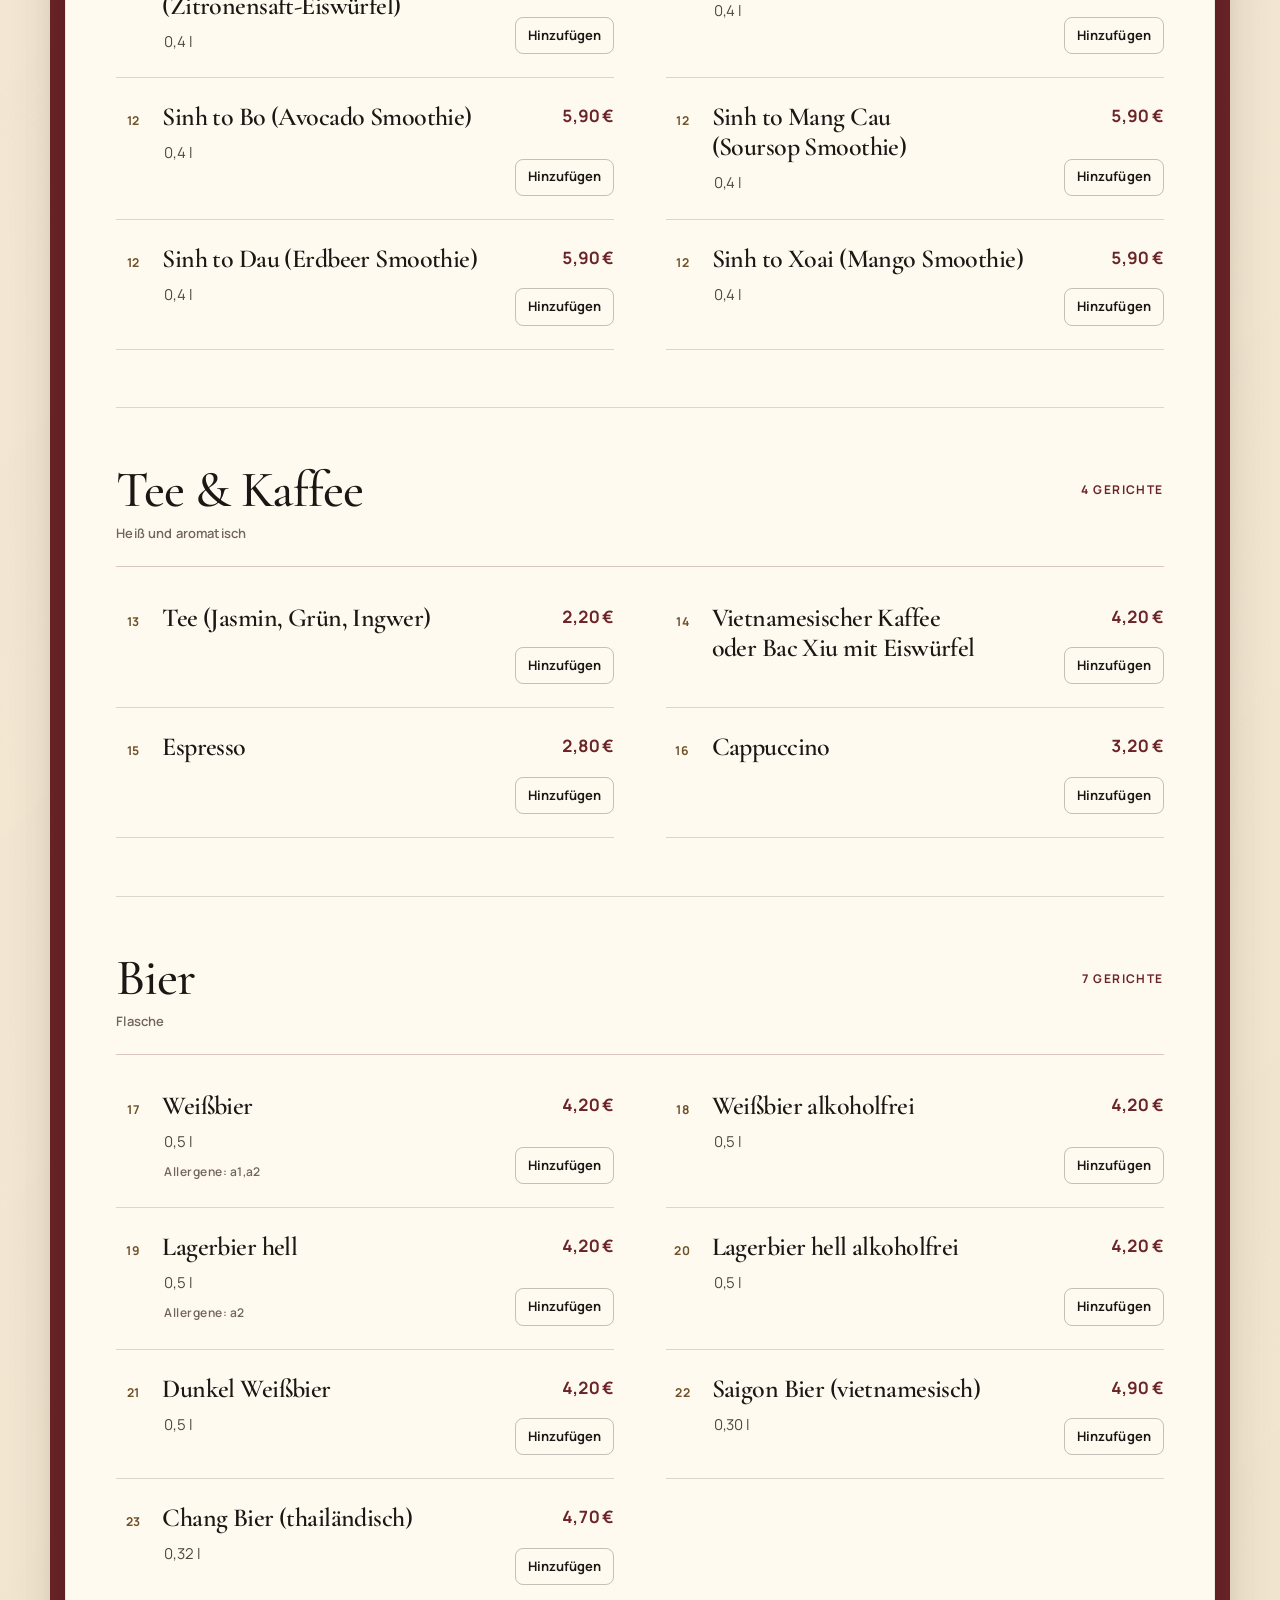
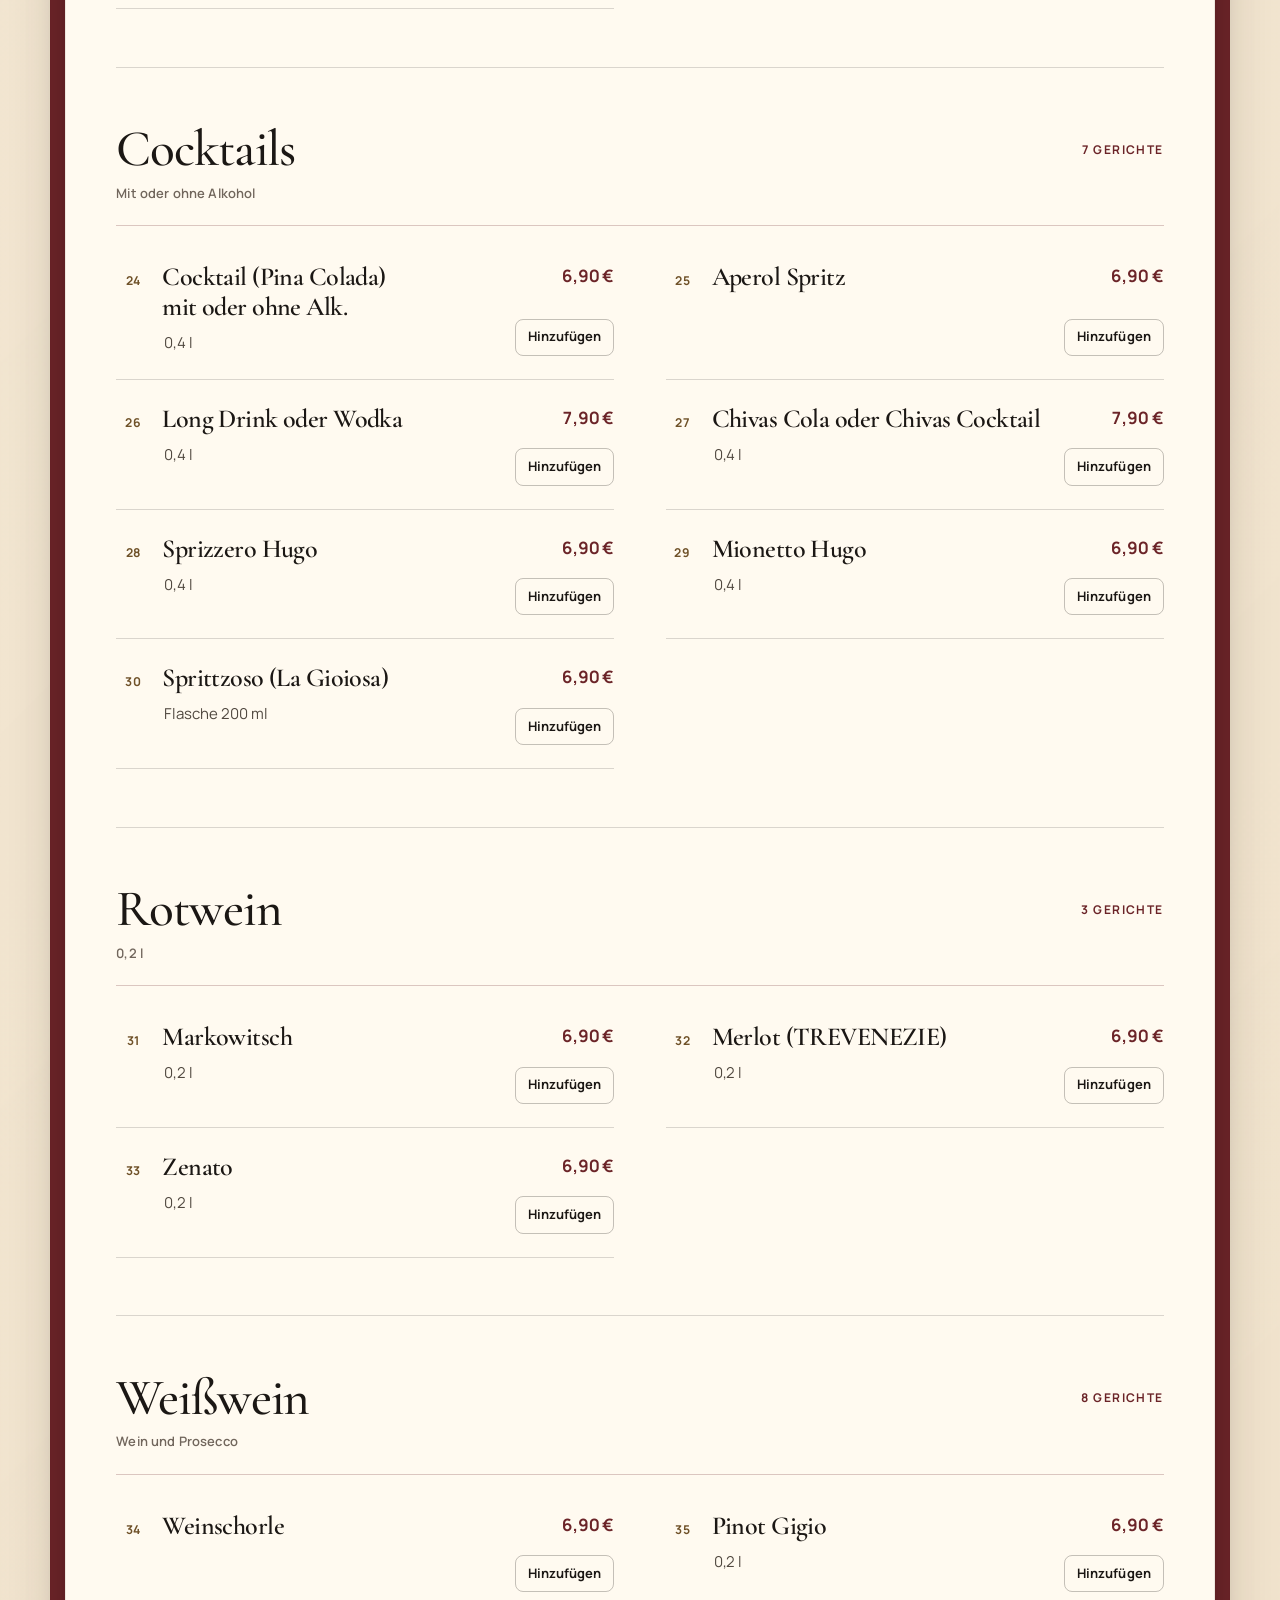
==== commit d5bcd3e3: "upload" ====
--- a/index.html
+++ b/index.html
@@ -57,7 +57,7 @@
       crossorigin
     />
     <link rel="stylesheet" href="css/style.css" />
-    <link rel="stylesheet" href="css/redesign.css?v=15" />
+    <link rel="stylesheet" href="css/redesign.css?v=16" />
     <script type="application/ld+json">
       {
         "@context": "https://schema.org",
@@ -507,7 +507,7 @@
             </p>
           </div>
         </article>
-        <article class="special-row special-row-reverse special-row-bun-bo-hue reveal">
+        <article class="special-row special-row-reverse special-row-wide-media reveal">
           <div class="special-media">
             <picture class="responsive-picture">
               <source type="image/avif" srcset="images/responsive/720/bun-bo-hue.avif 720w, images/responsive/1400/bun-bo-hue.avif 1400w" sizes="(max-width: 820px) calc(100vw - 2.3rem), 40vw" />
@@ -554,7 +554,7 @@
             <strong>49,90 €</strong>
           </div>
         </article>
-        <article class="special-row special-row-reverse reveal">
+        <article class="special-row special-row-reverse special-row-wide-media reveal">
           <div class="special-media">
             <picture class="responsive-picture">
               <source type="image/avif" srcset="images/responsive/720/dong-que-platte.avif 720w, images/responsive/1400/dong-que-platte.avif 1400w" sizes="(max-width: 820px) calc(100vw - 2.3rem), 55vw" />
--- a/css/redesign.css
+++ b/css/redesign.css
@@ -802,10 +802,10 @@
 .specialties { background: var(--bg-main); }
 .specialties-heading { max-width: 760px; }
 .special-row { max-width: 1180px; }
-.special-row-bun-bo-hue {
+.special-row-wide-media {
   grid-template-columns: minmax(0, 1fr) minmax(0, 1.1fr);
 }
-.special-row-bun-bo-hue .special-media {
+.special-row-wide-media .special-media {
   height: auto;
   aspect-ratio: 5 / 4;
 }
@@ -1435,7 +1435,7 @@
 
   .special-row,
   .special-row-reverse,
-  .special-row-bun-bo-hue { grid-template-columns: 1fr; }
+  .special-row-wide-media { grid-template-columns: 1fr; }
   .special-row-reverse .special-media { order: 0; }
 
   .gallery-grid {
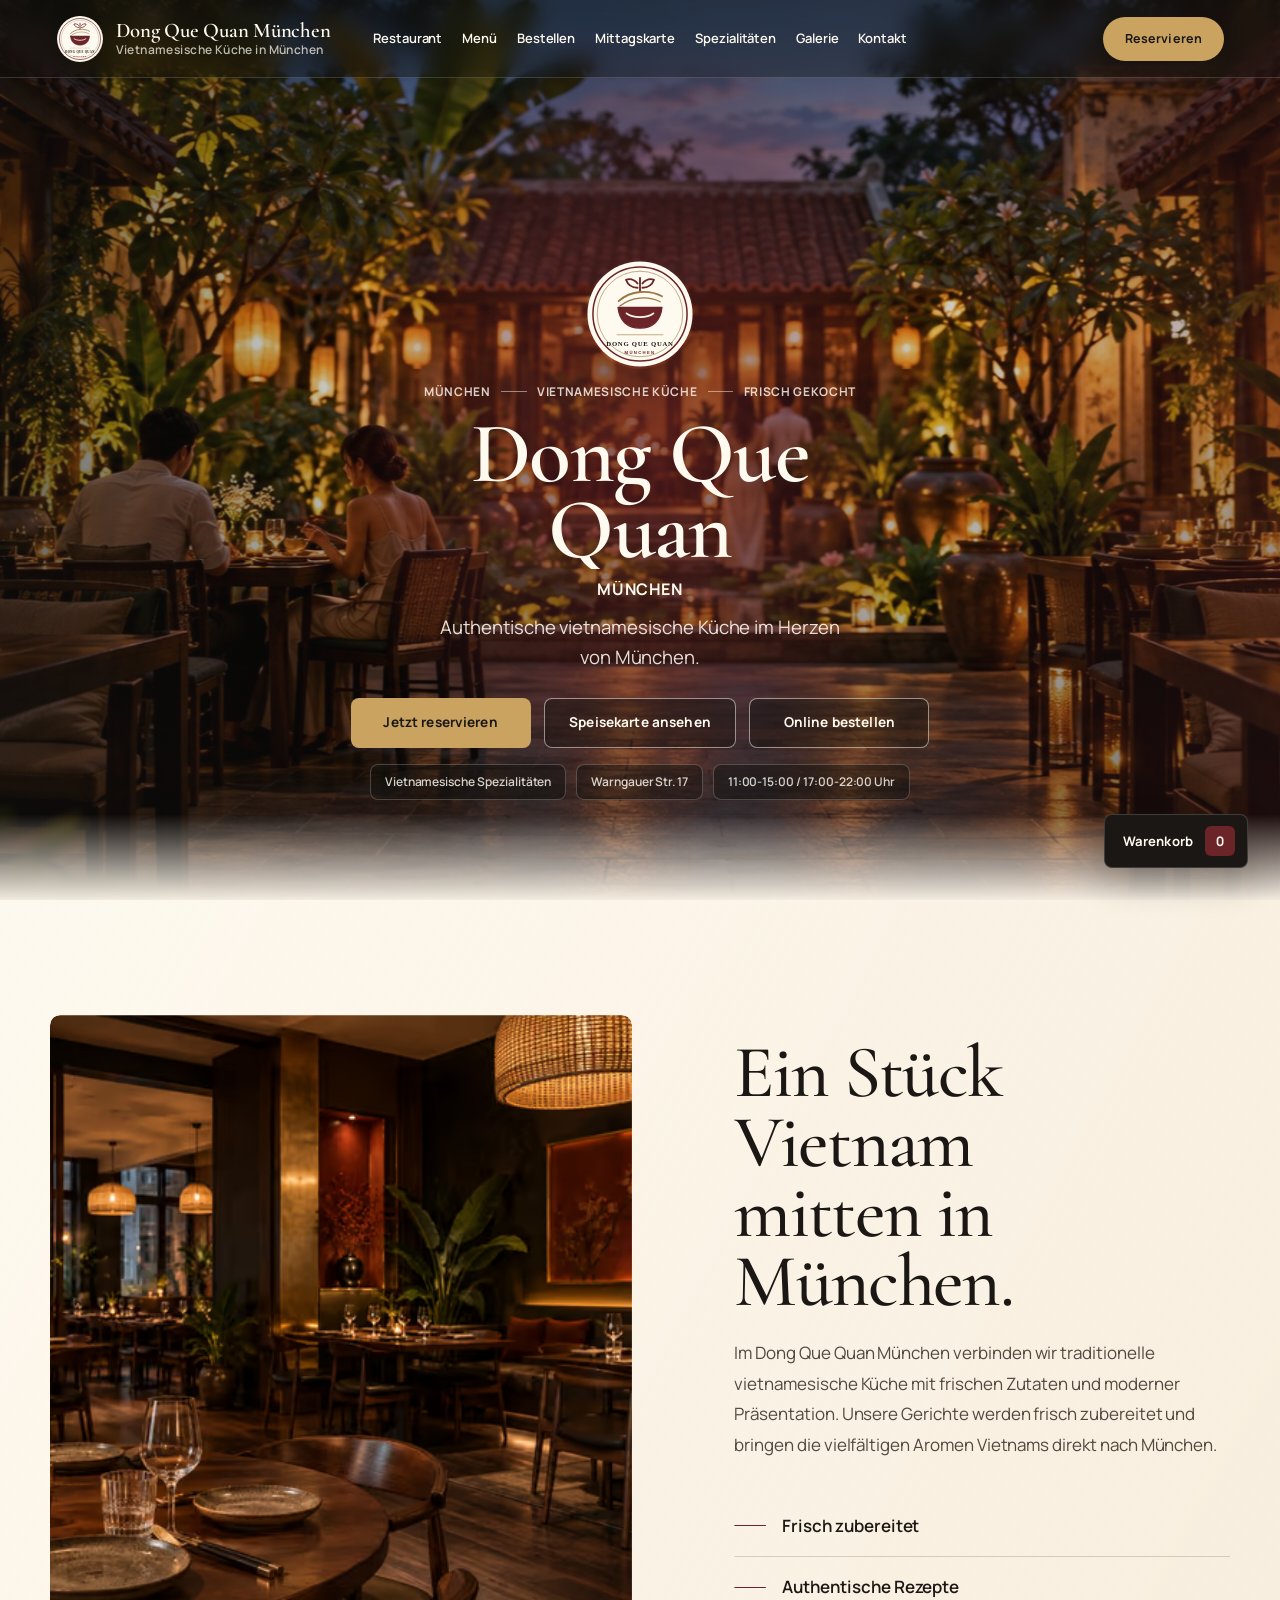
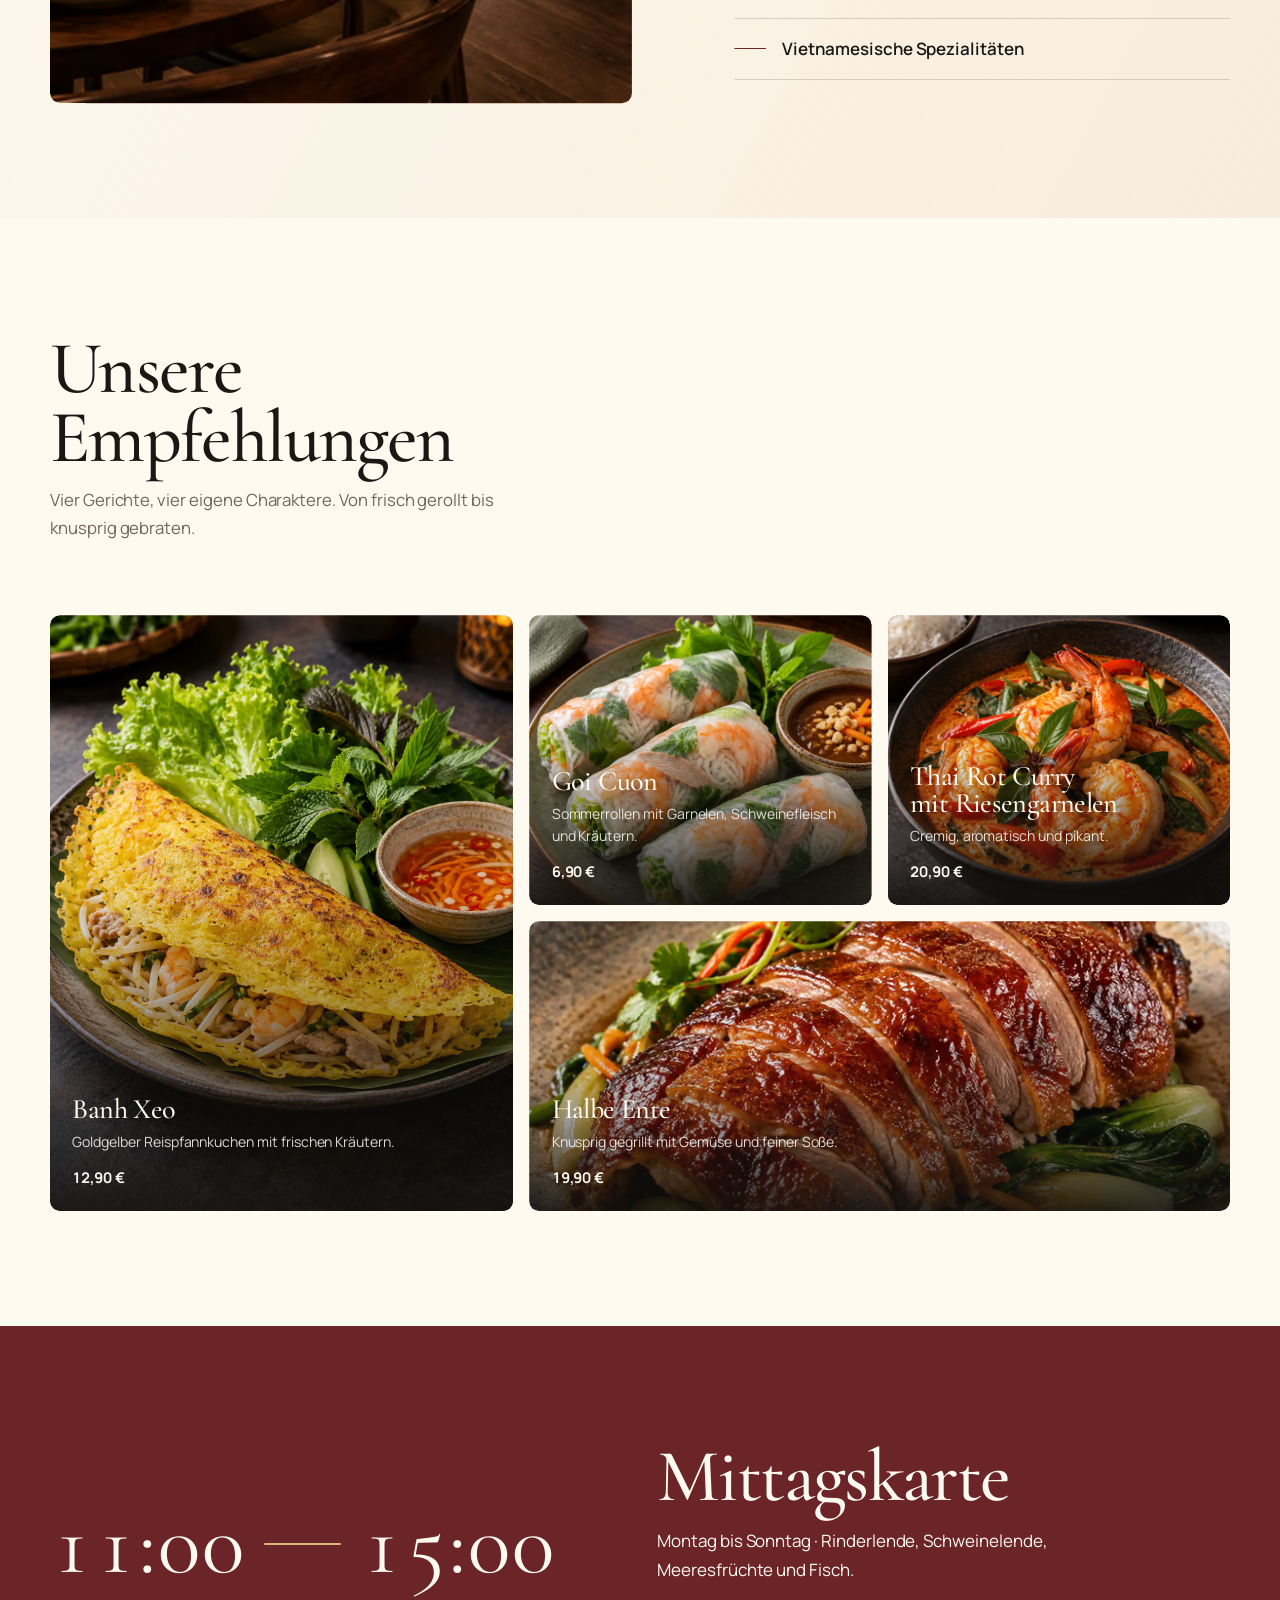
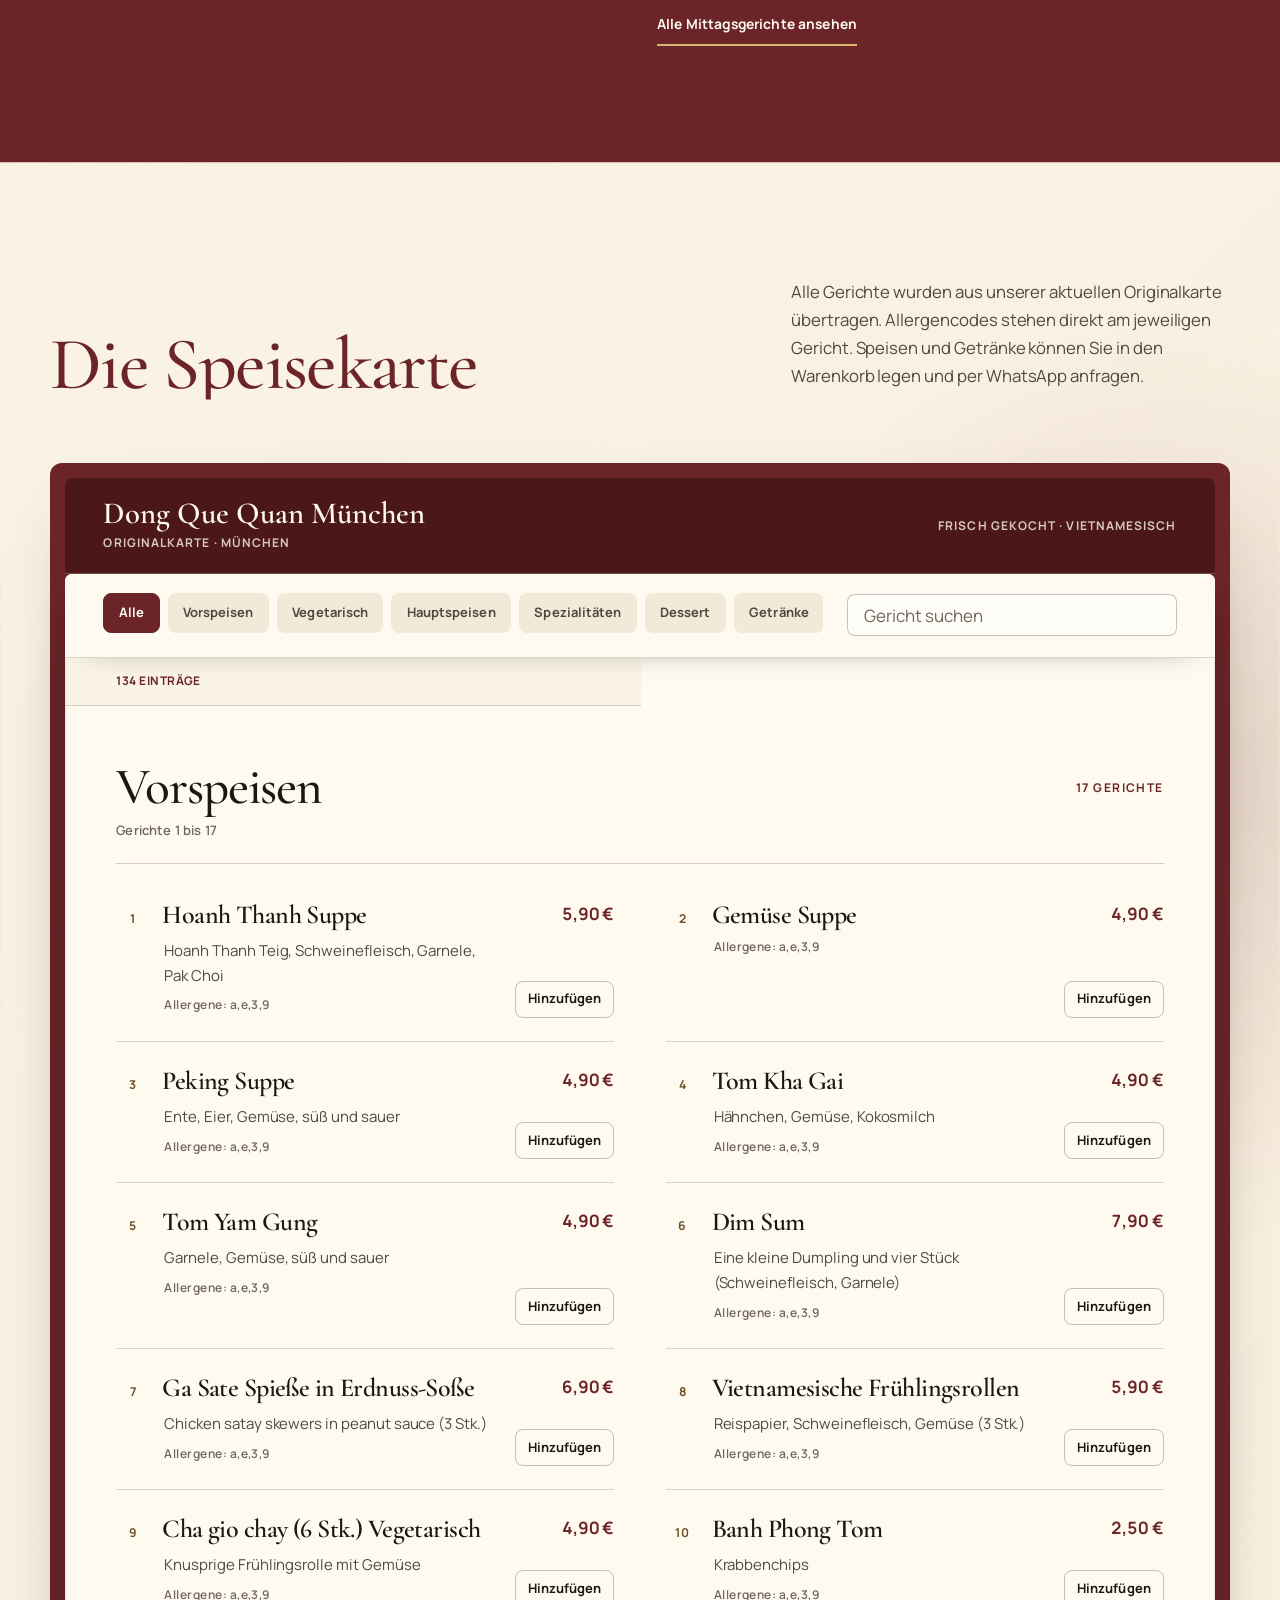
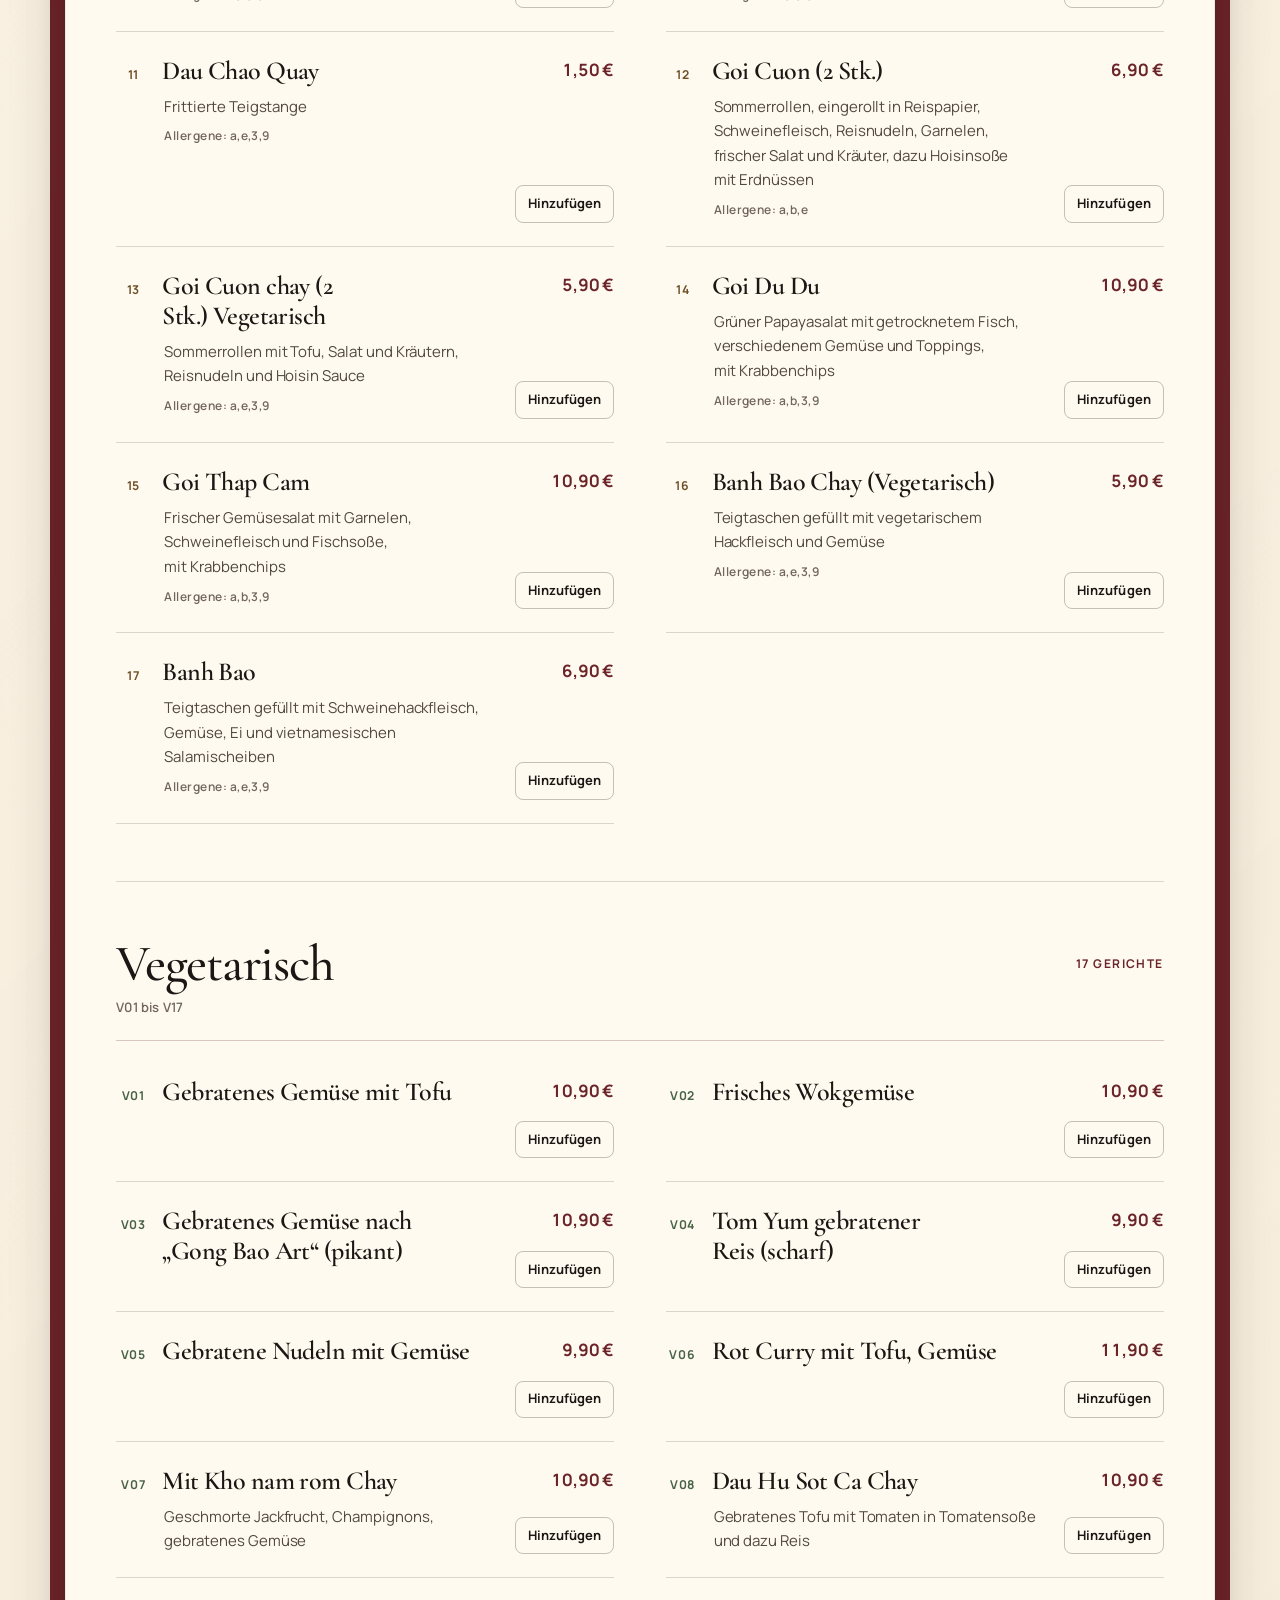
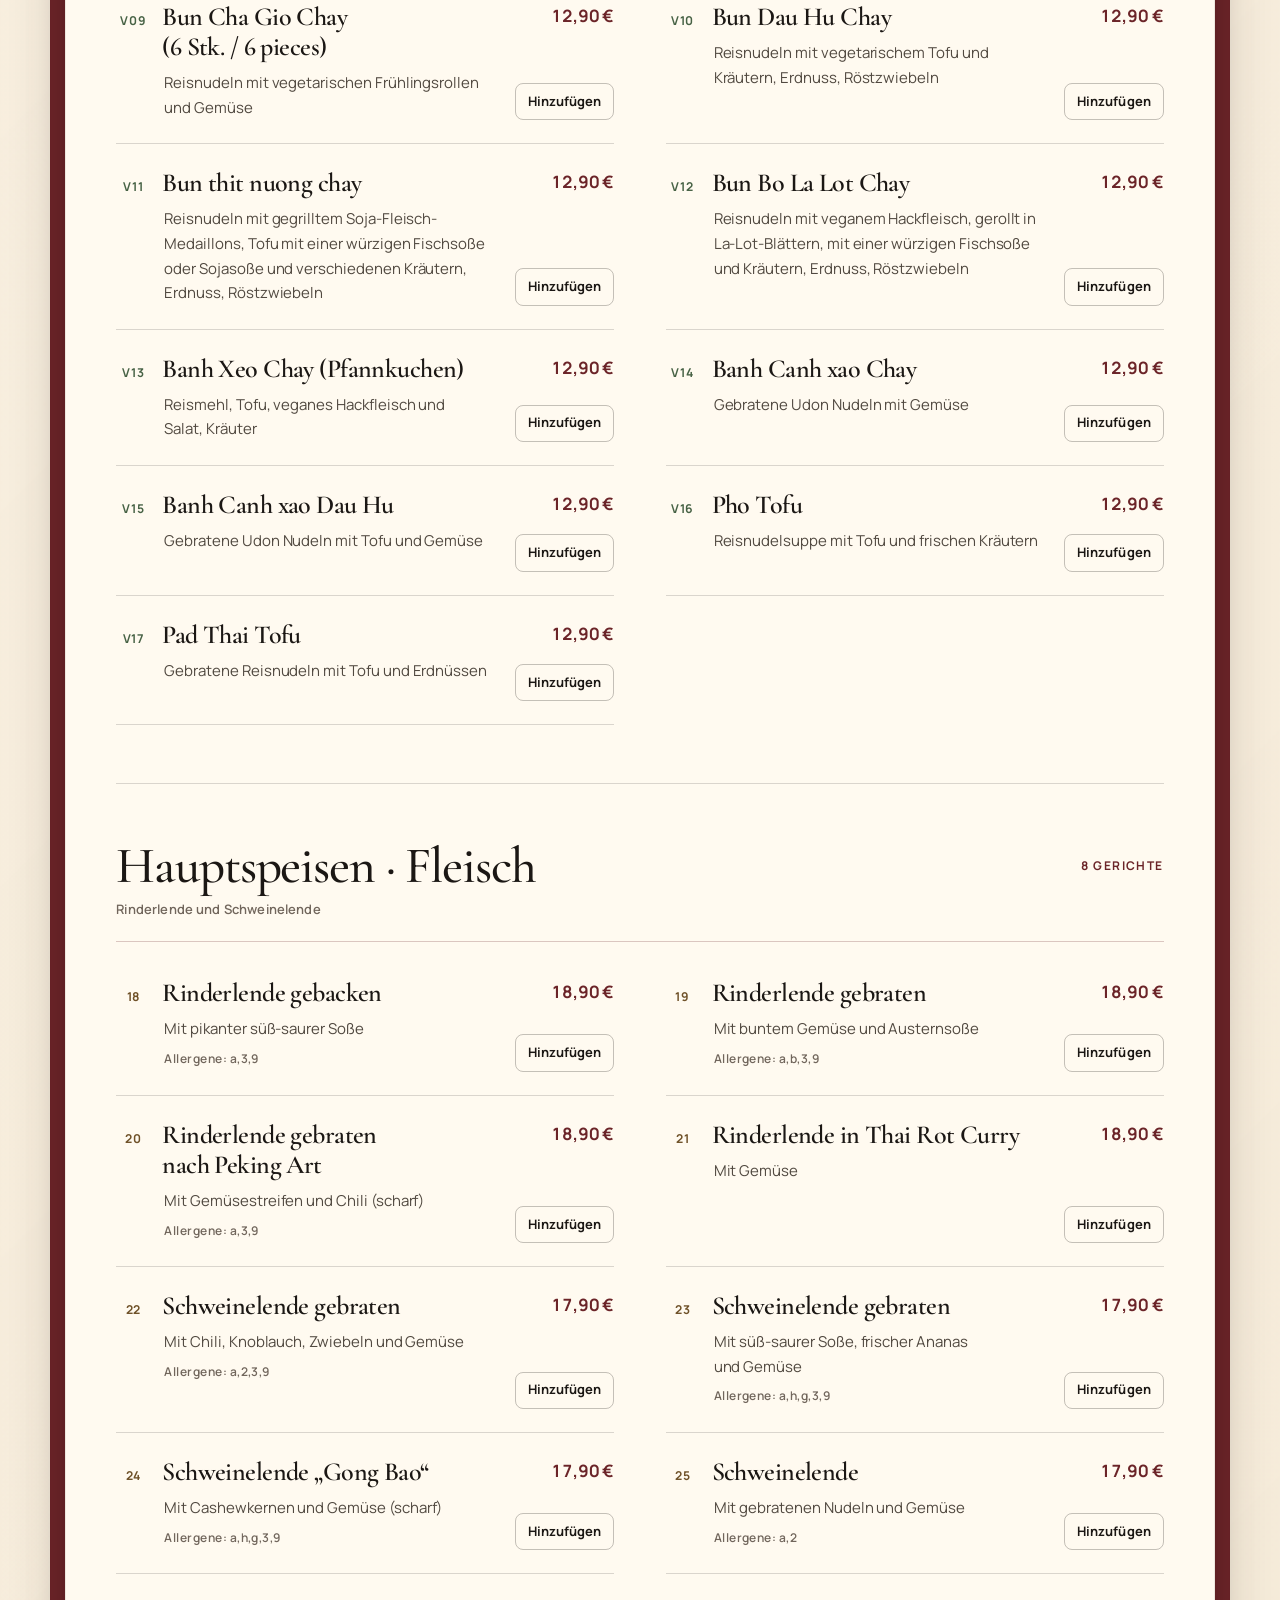
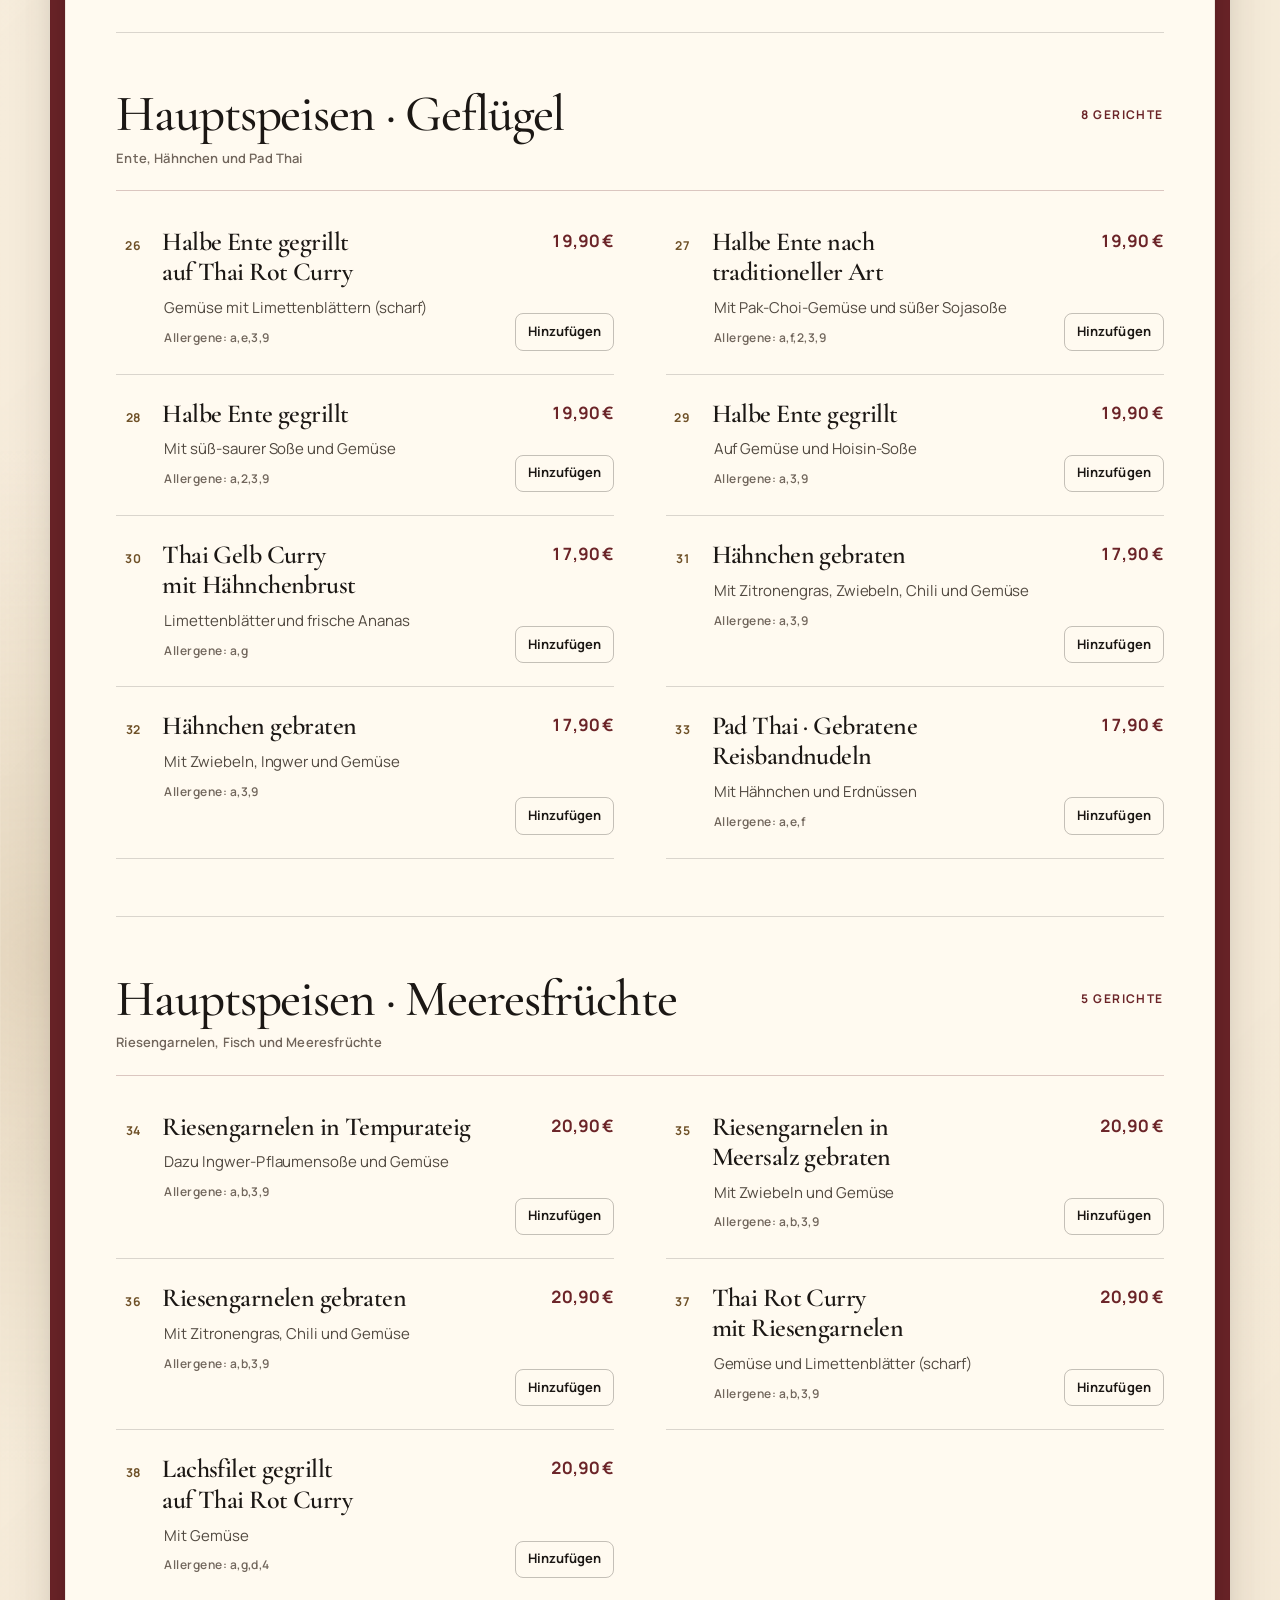
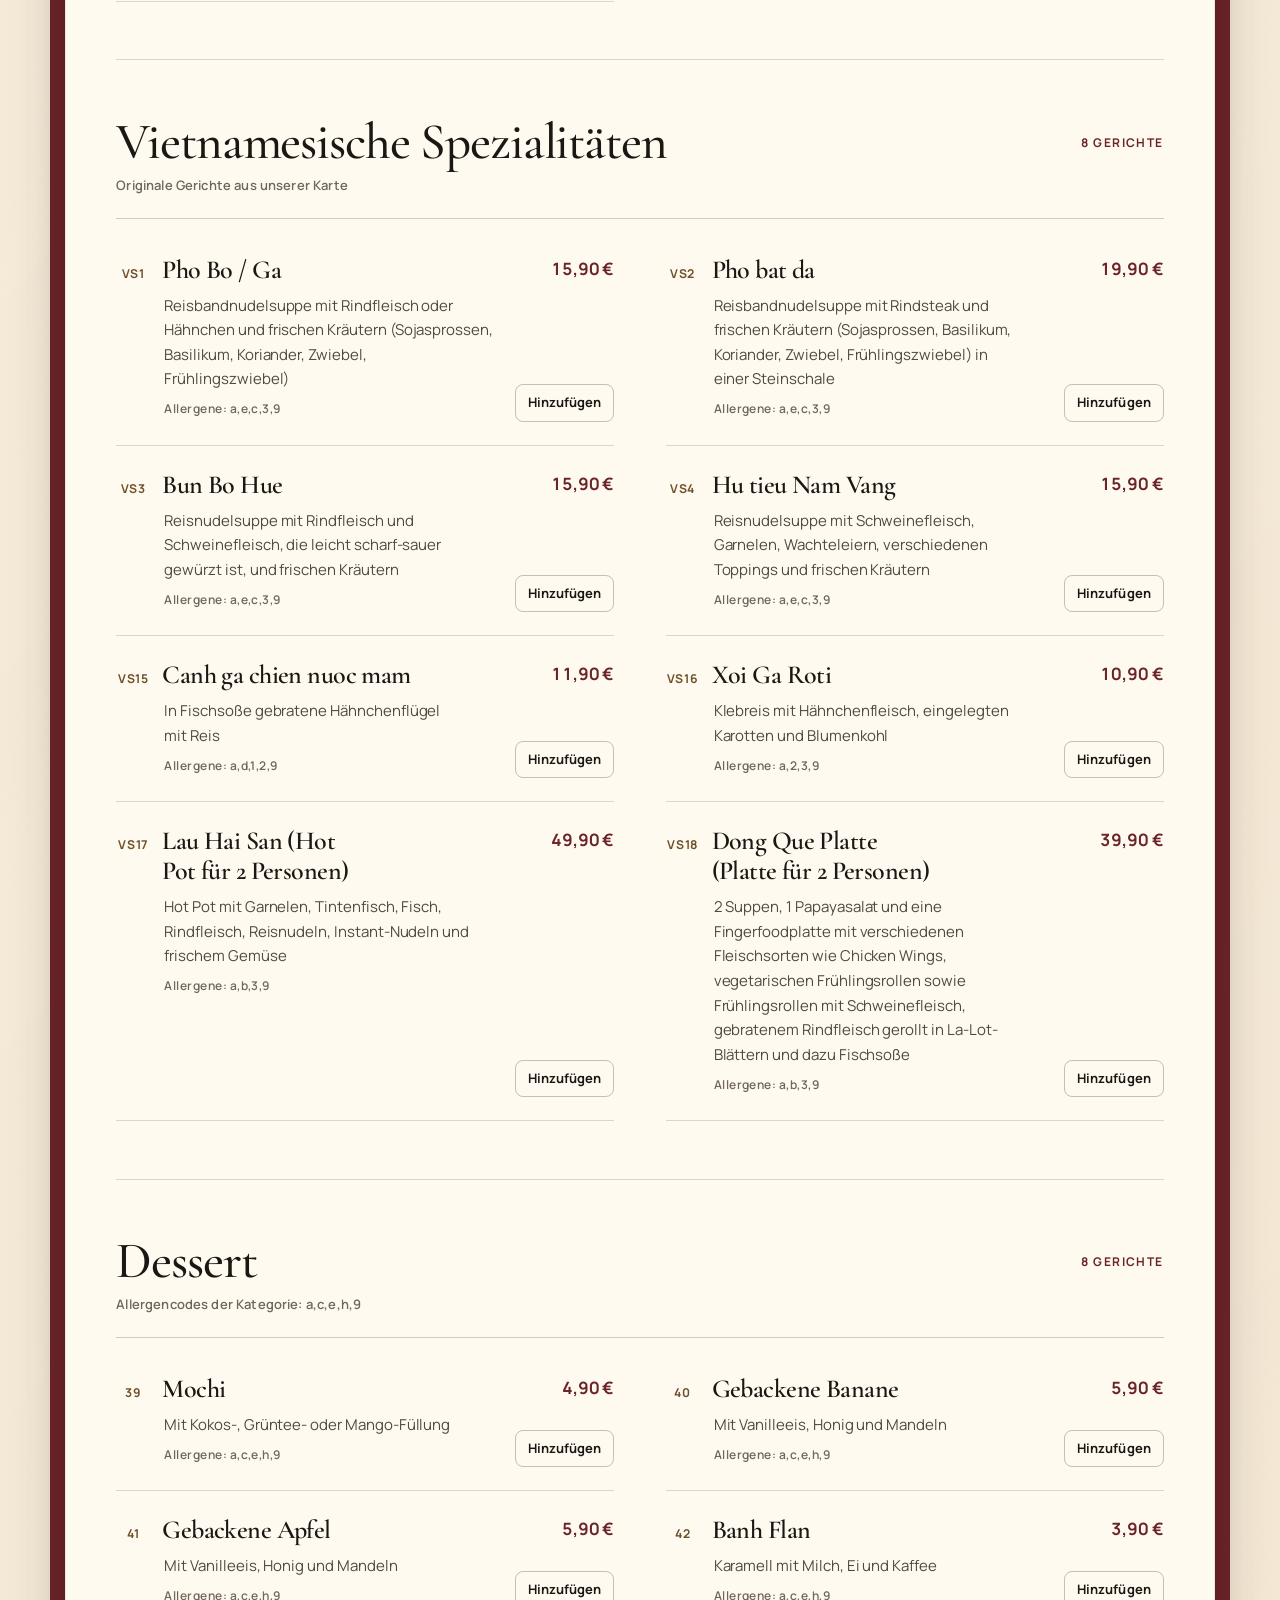
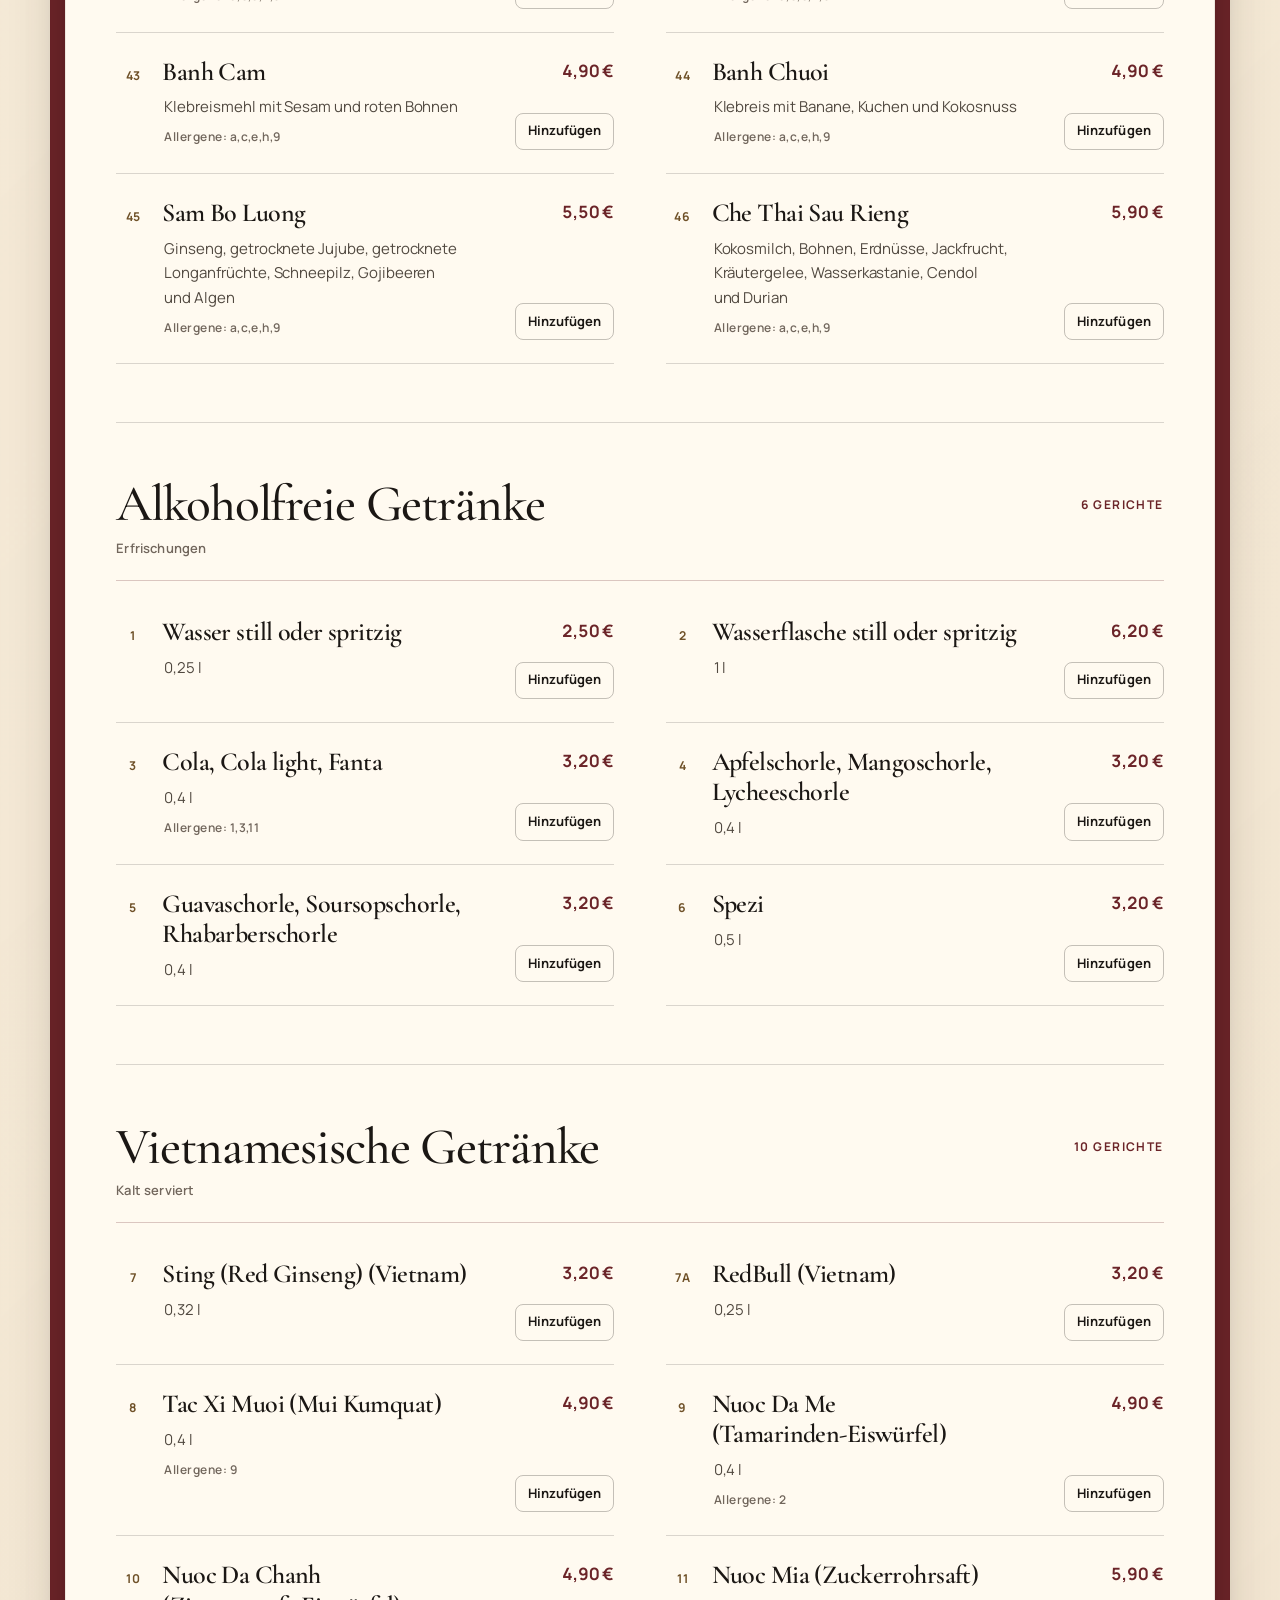
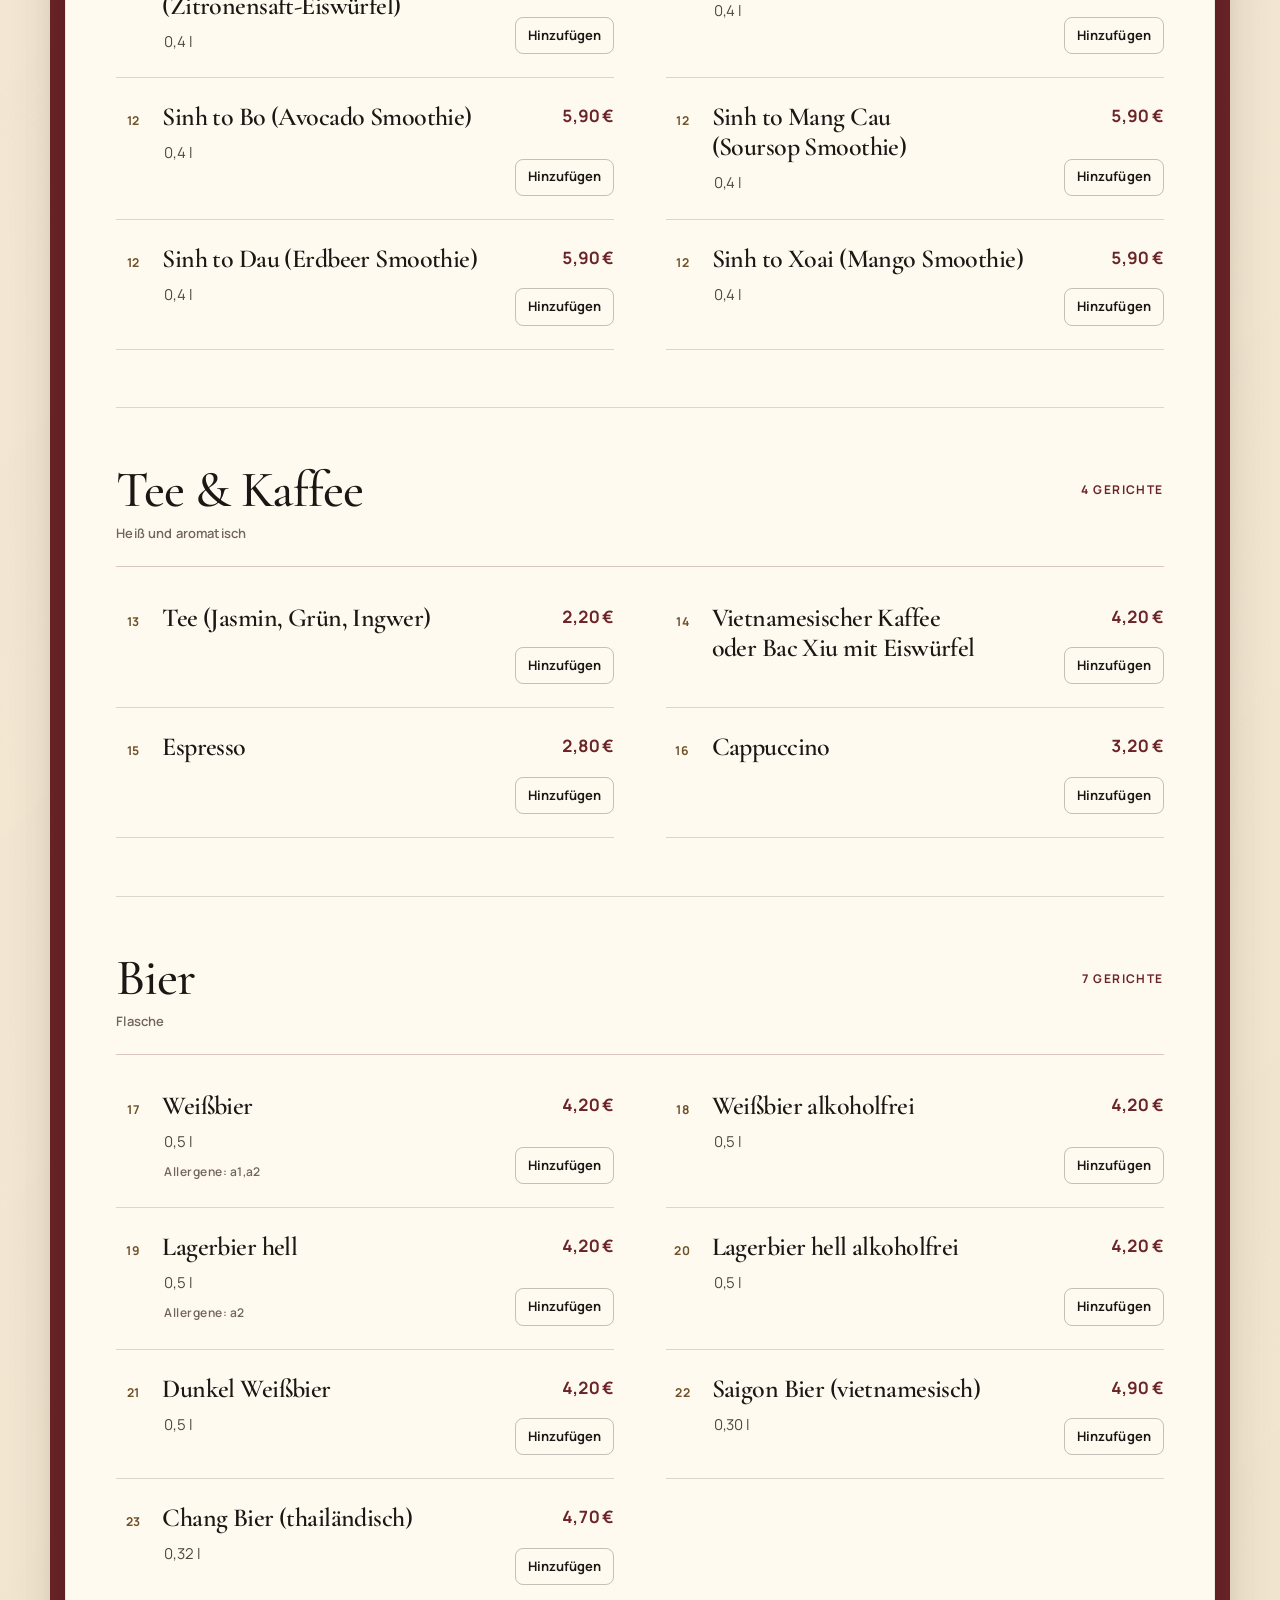
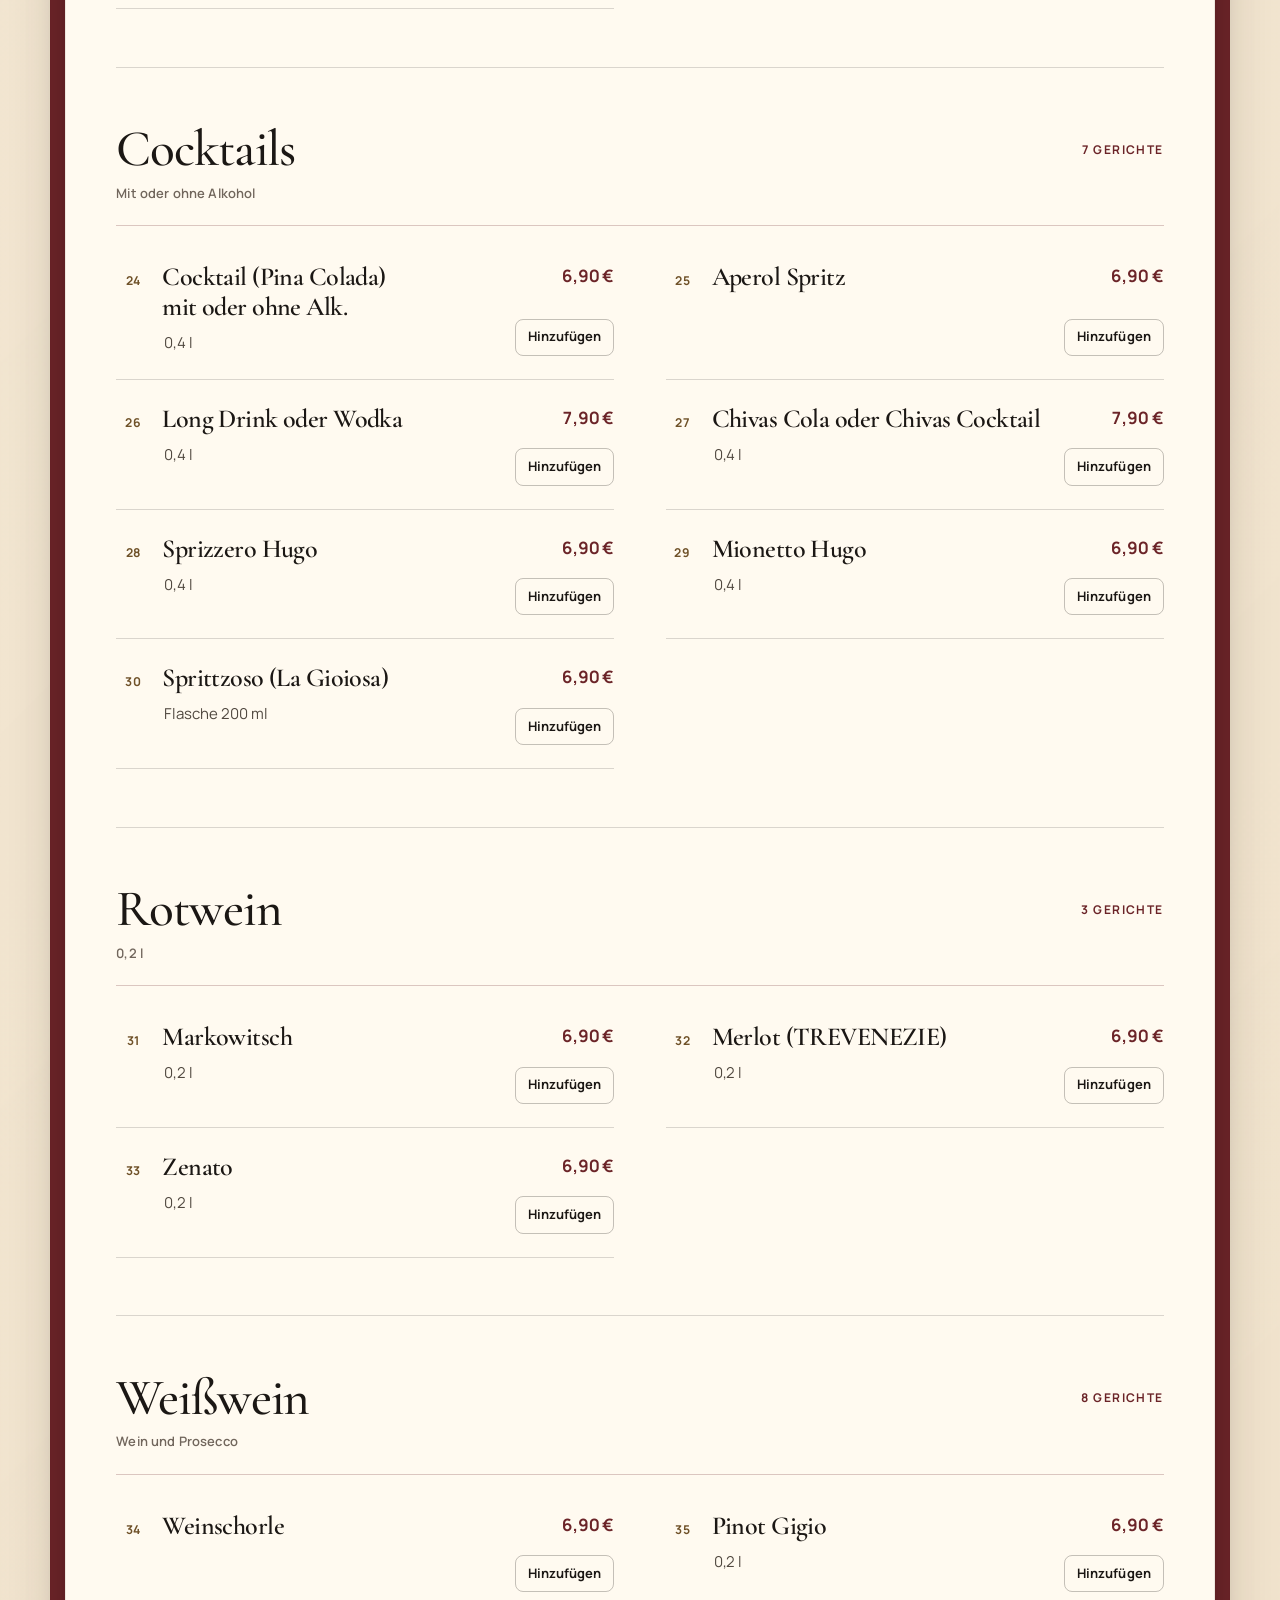
==== commit fe4b0f09: "upload" ====
--- a/index.html
+++ b/index.html
@@ -38,6 +38,15 @@
       href="images/responsive/hero/hero-courtyard-v3.jpg"
       as="image"
       type="image/jpeg"
+      media="(max-width: 640px)"
+      fetchpriority="high"
+    />
+    <link
+      rel="preload"
+      href="images/responsive/hero/hero-courtyard-v3.jpg"
+      as="image"
+      type="image/jpeg"
+      media="(min-width: 641px)"
       imagesrcset="images/responsive/720/hero-courtyard-v3.jpg 720w, images/responsive/1400/hero-courtyard-v3.jpg 1400w, images/responsive/hero/hero-courtyard-v3.jpg 1915w"
       imagesizes="100vw"
       fetchpriority="high"
@@ -57,7 +66,7 @@
       crossorigin
     />
     <link rel="stylesheet" href="css/style.css" />
-    <link rel="stylesheet" href="css/redesign.css?v=16" />
+    <link rel="stylesheet" href="css/redesign.css?v=17" />
     <script type="application/ld+json">
       {
         "@context": "https://schema.org",
@@ -180,6 +189,12 @@
     <main id="main">
       <section class="hero" id="startseite" aria-labelledby="hero-title">
         <picture class="responsive-picture">
+          <!-- The tall mobile cover needs the full landscape image resolution. -->
+          <source
+            media="(max-width: 640px)"
+            type="image/jpeg"
+            srcset="images/responsive/hero/hero-courtyard-v3.jpg"
+          />
           <source
             type="image/jpeg"
             srcset="images/responsive/720/hero-courtyard-v3.jpg 720w, images/responsive/1400/hero-courtyard-v3.jpg 1400w, images/responsive/hero/hero-courtyard-v3.jpg 1915w"
--- a/css/redesign.css
+++ b/css/redesign.css
@@ -1477,7 +1477,14 @@
     min-height: 100dvh;
     padding: calc(var(--header-h) + 1.25rem) 1.15rem 2.75rem;
   }
-  .hero-image { object-position: center; }
+  .hero-image,
+  .js:not(.page-ready) .hero-image,
+  .js.page-ready .hero-image {
+    object-position: center;
+    transform: none;
+    animation: none;
+    filter: none;
+  }
   .hero-shade {
     background:
       radial-gradient(ellipse 72% 54% at 50% 46%, rgba(107, 36, 40, 0.62), transparent 78%),
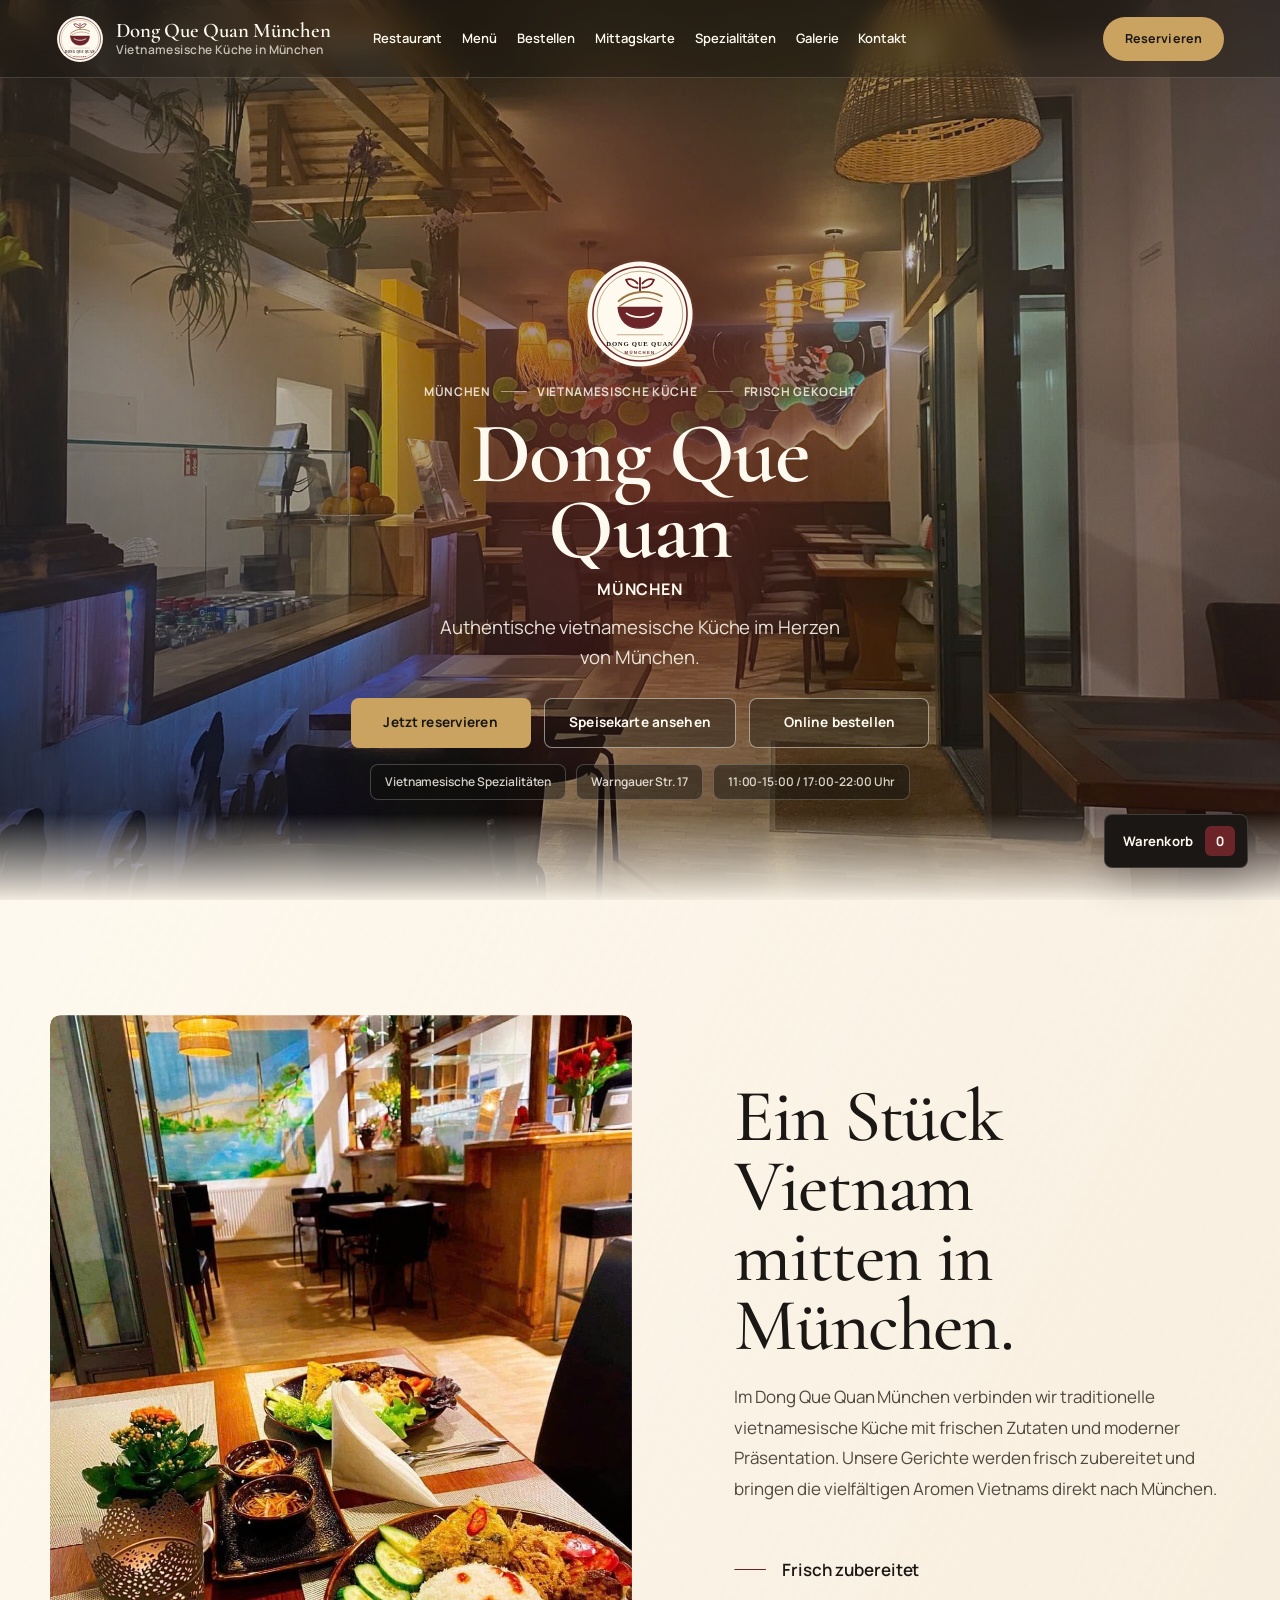
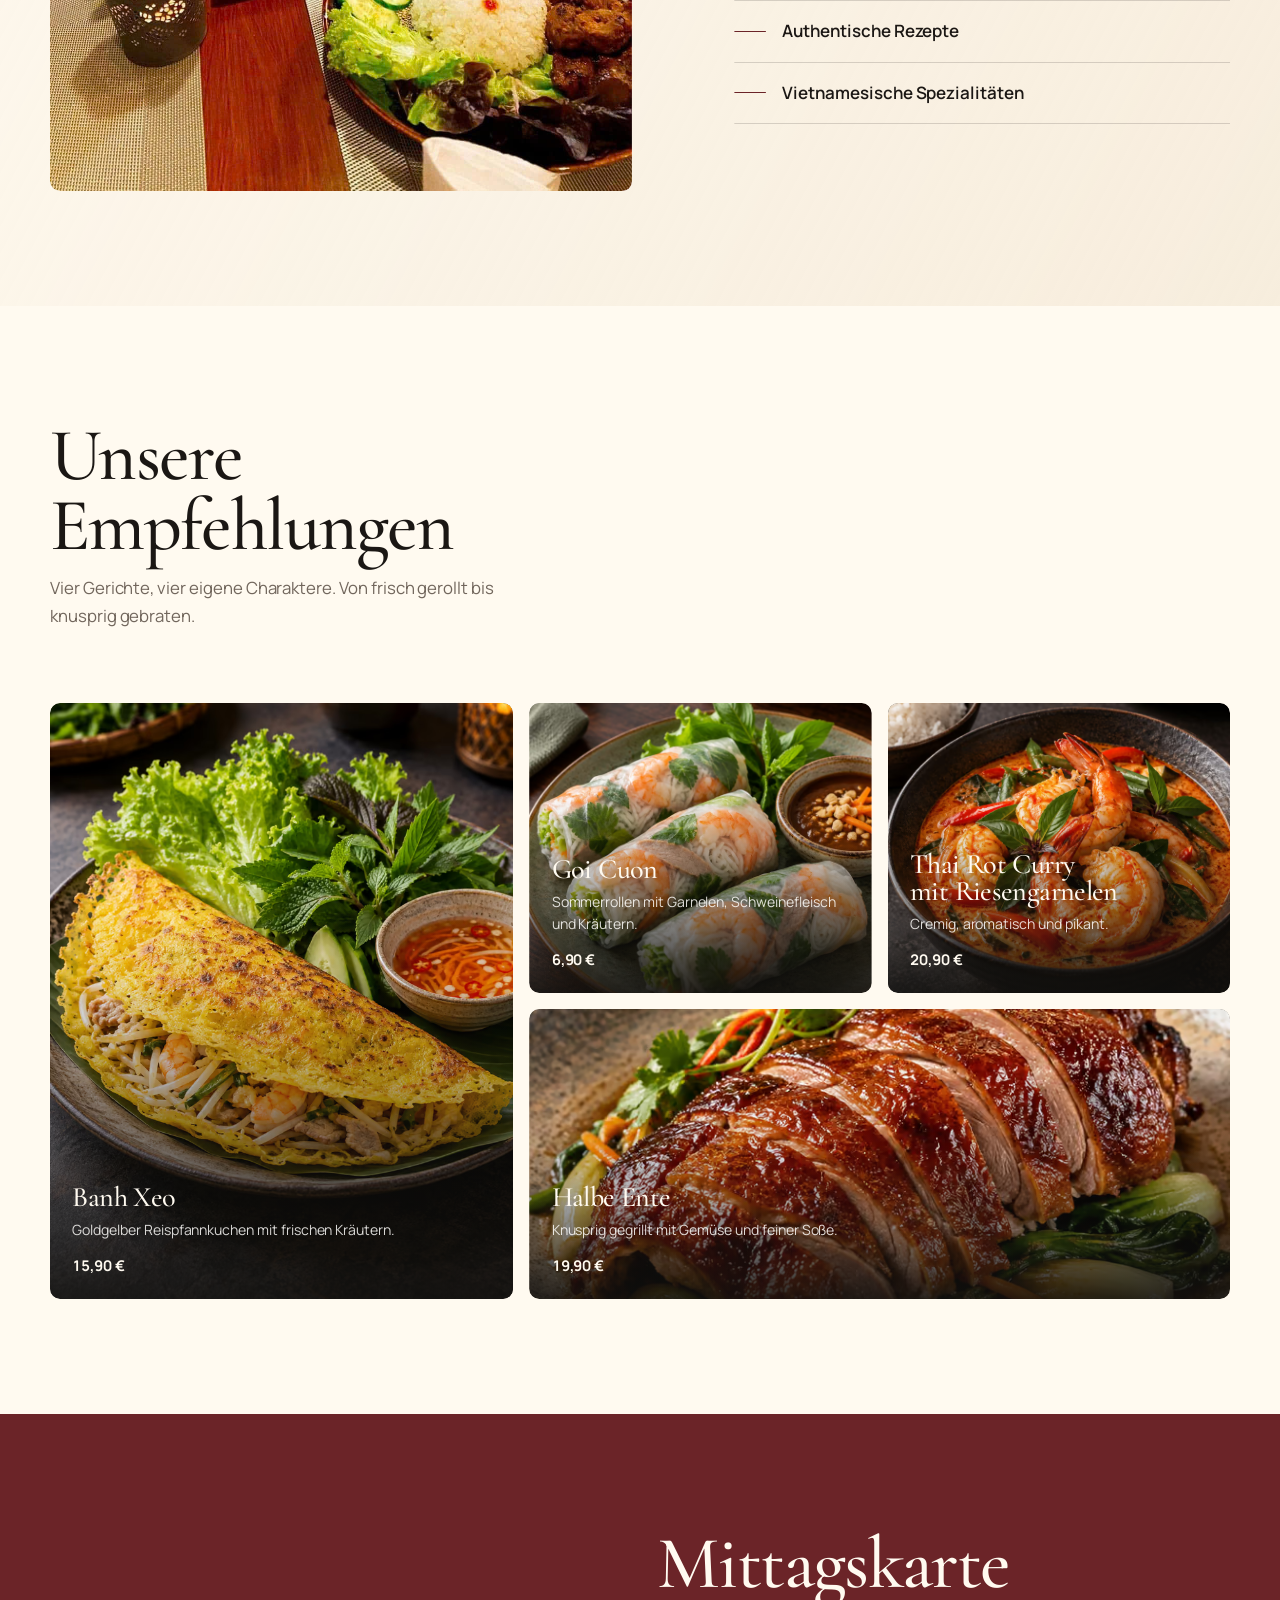
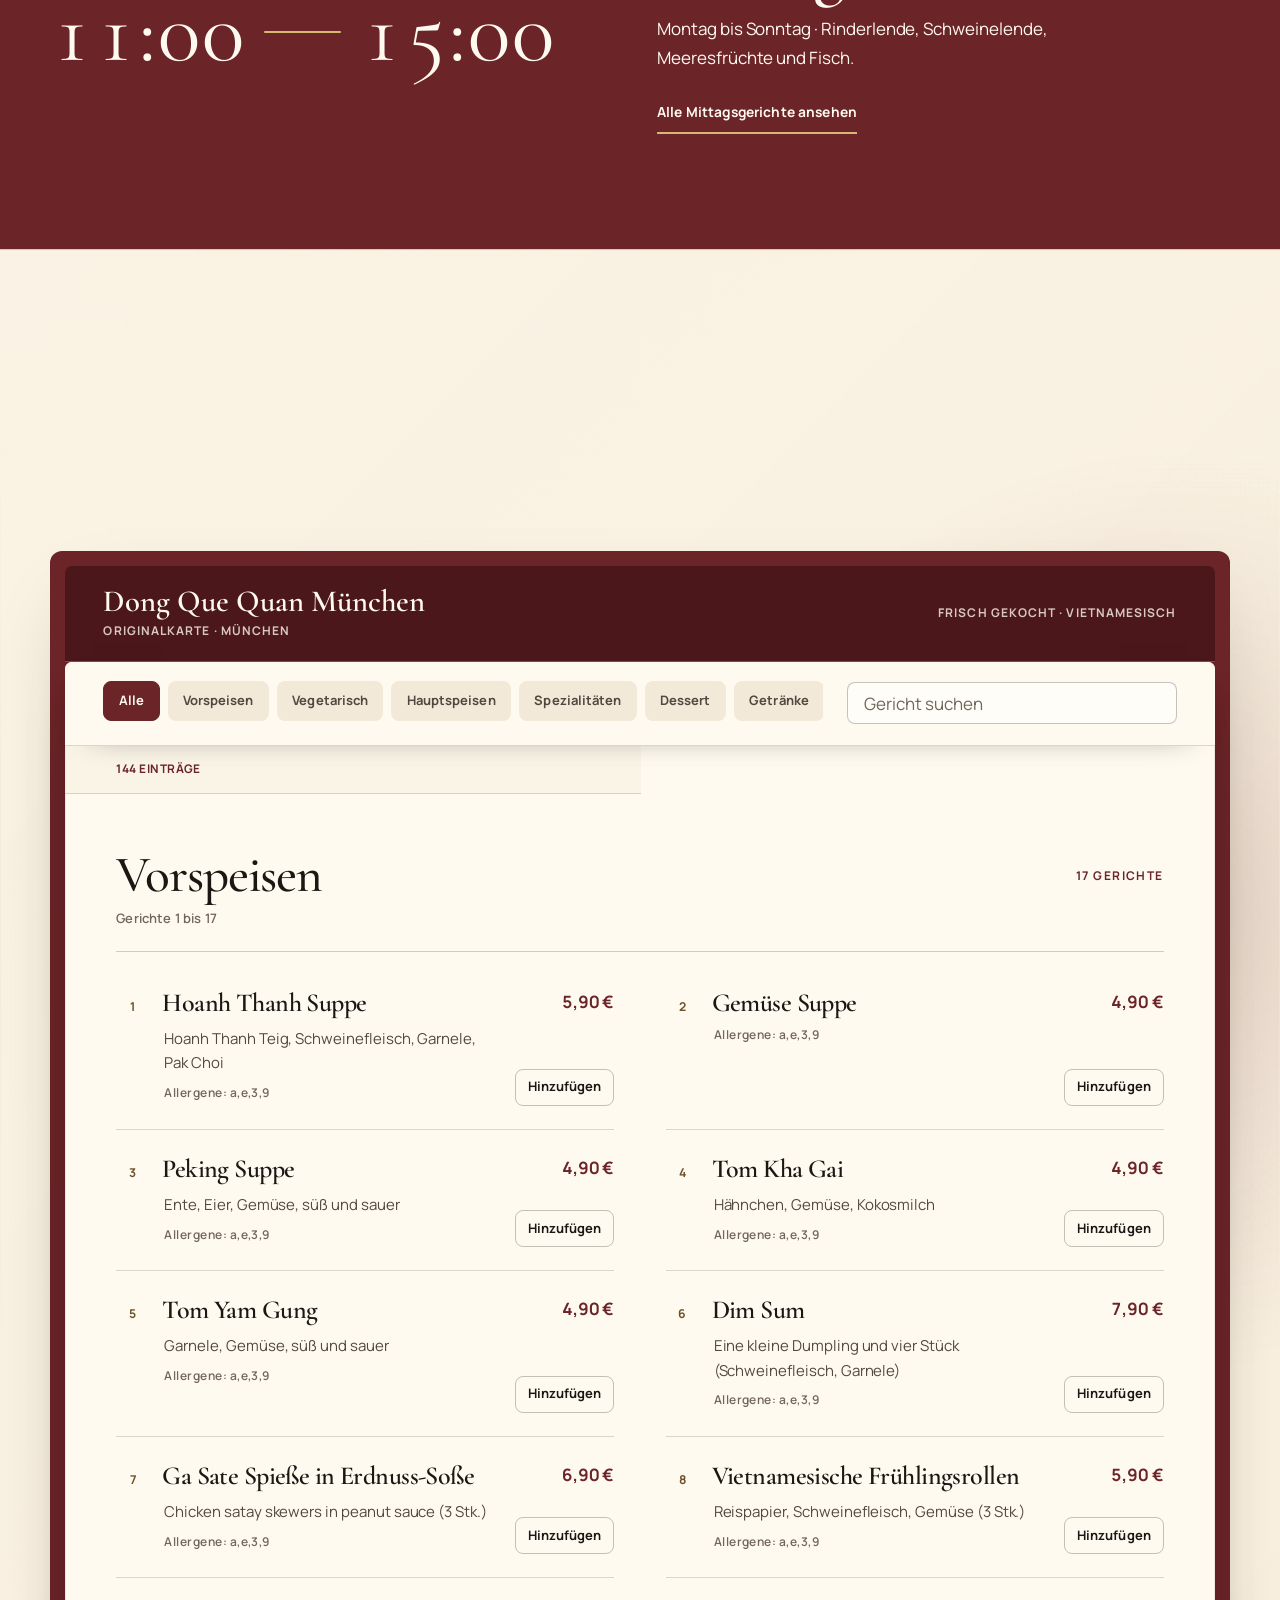
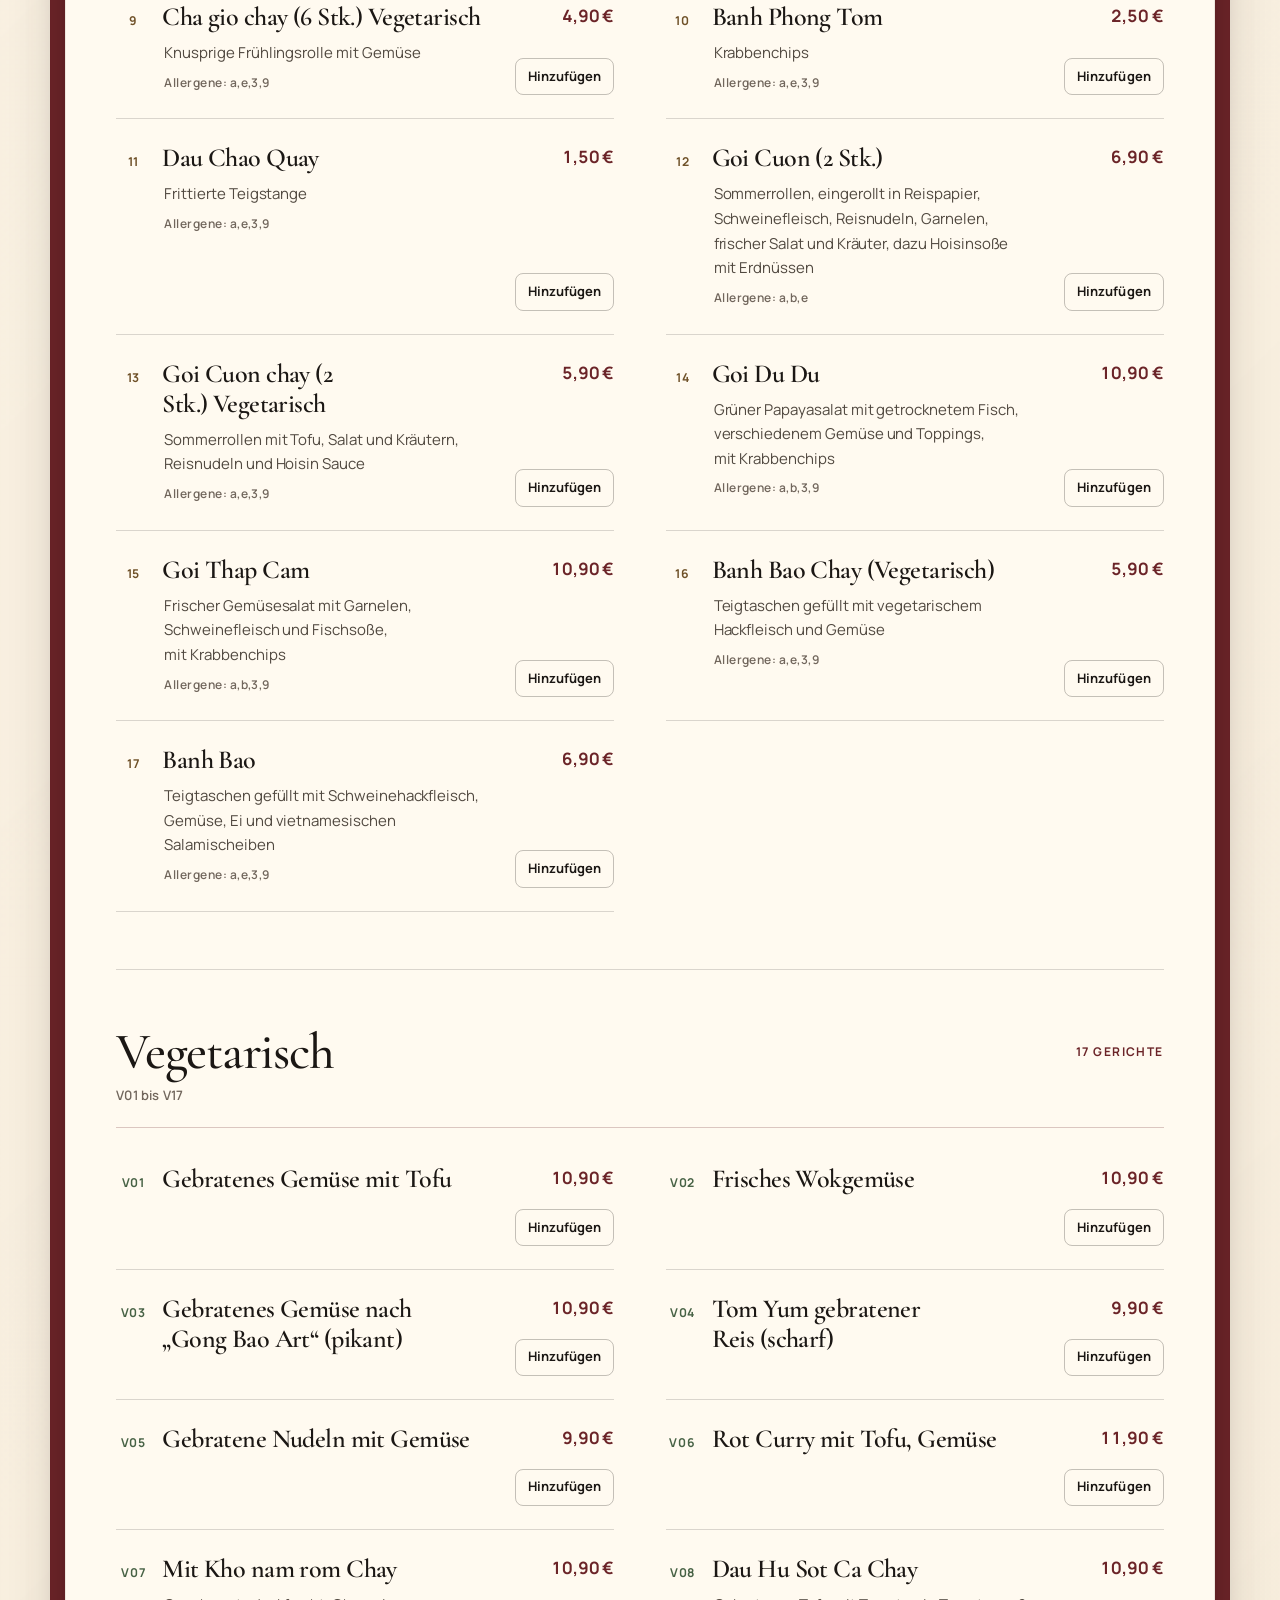
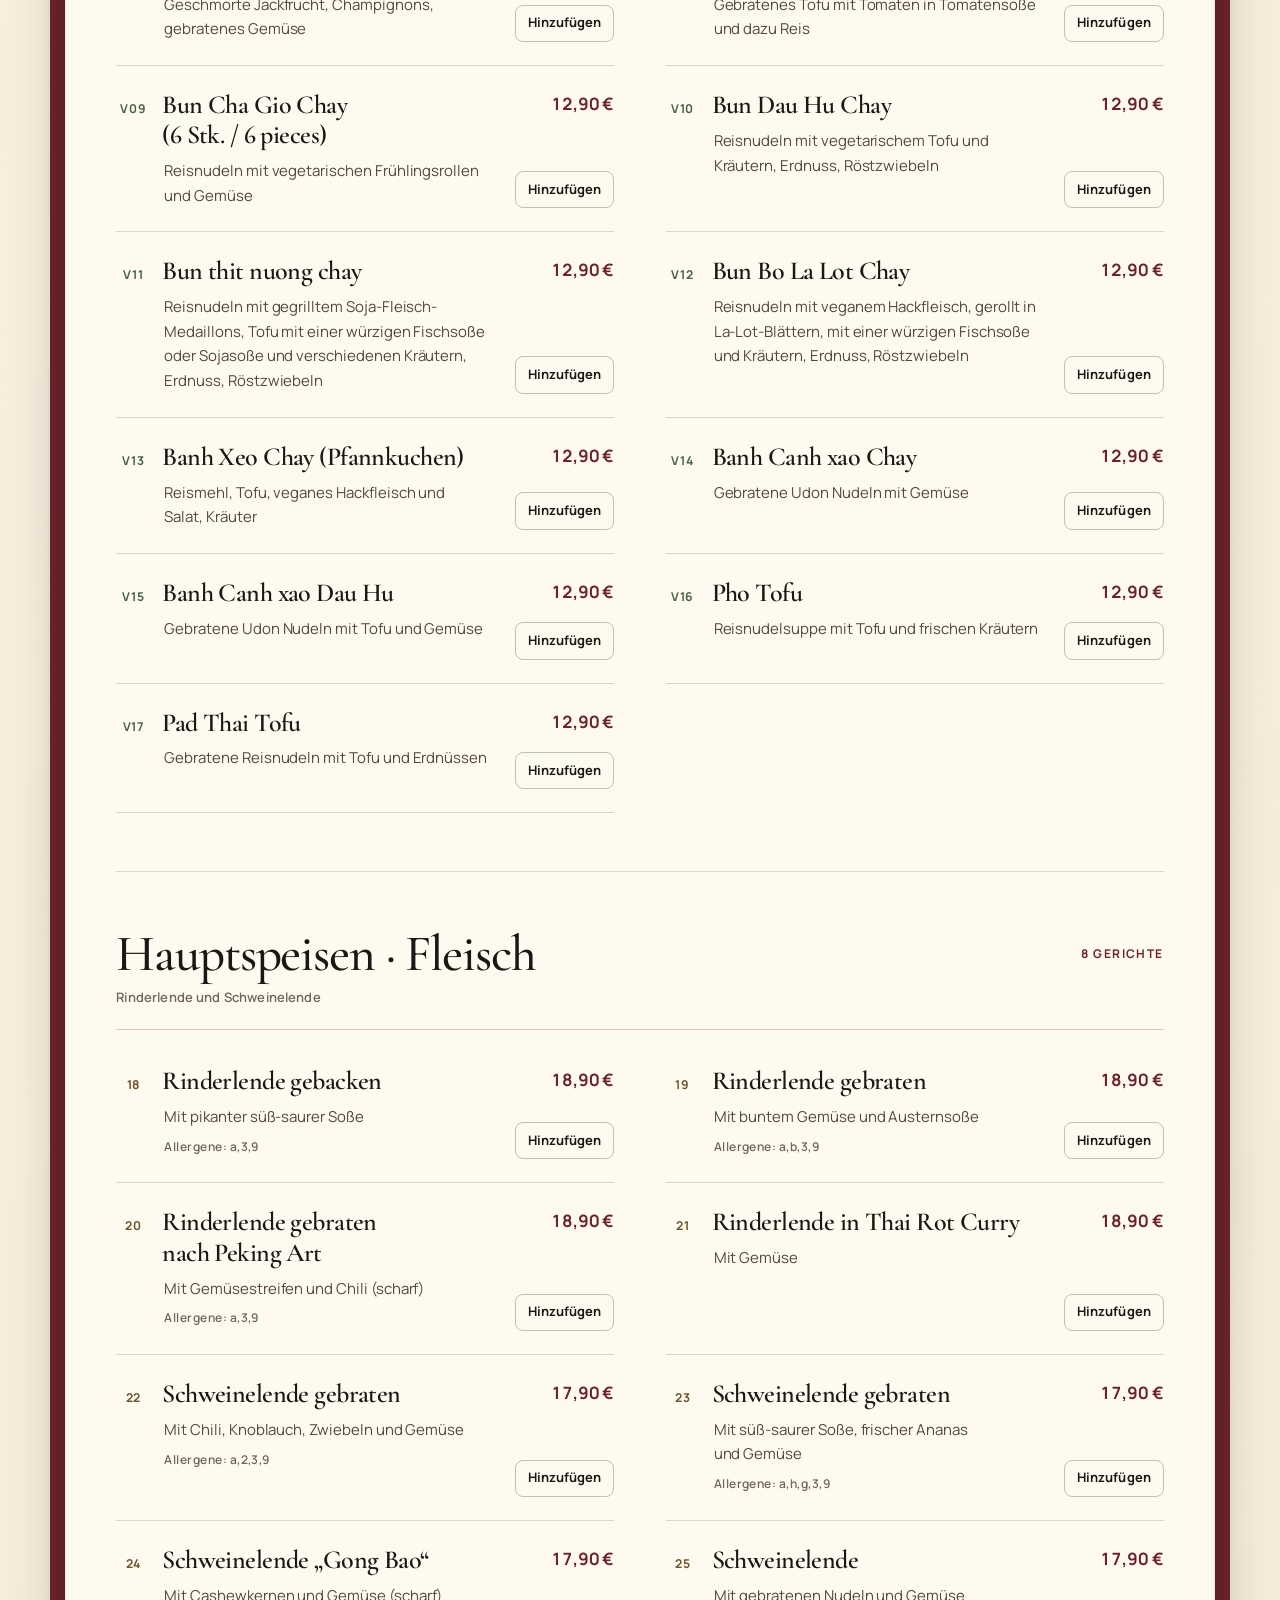
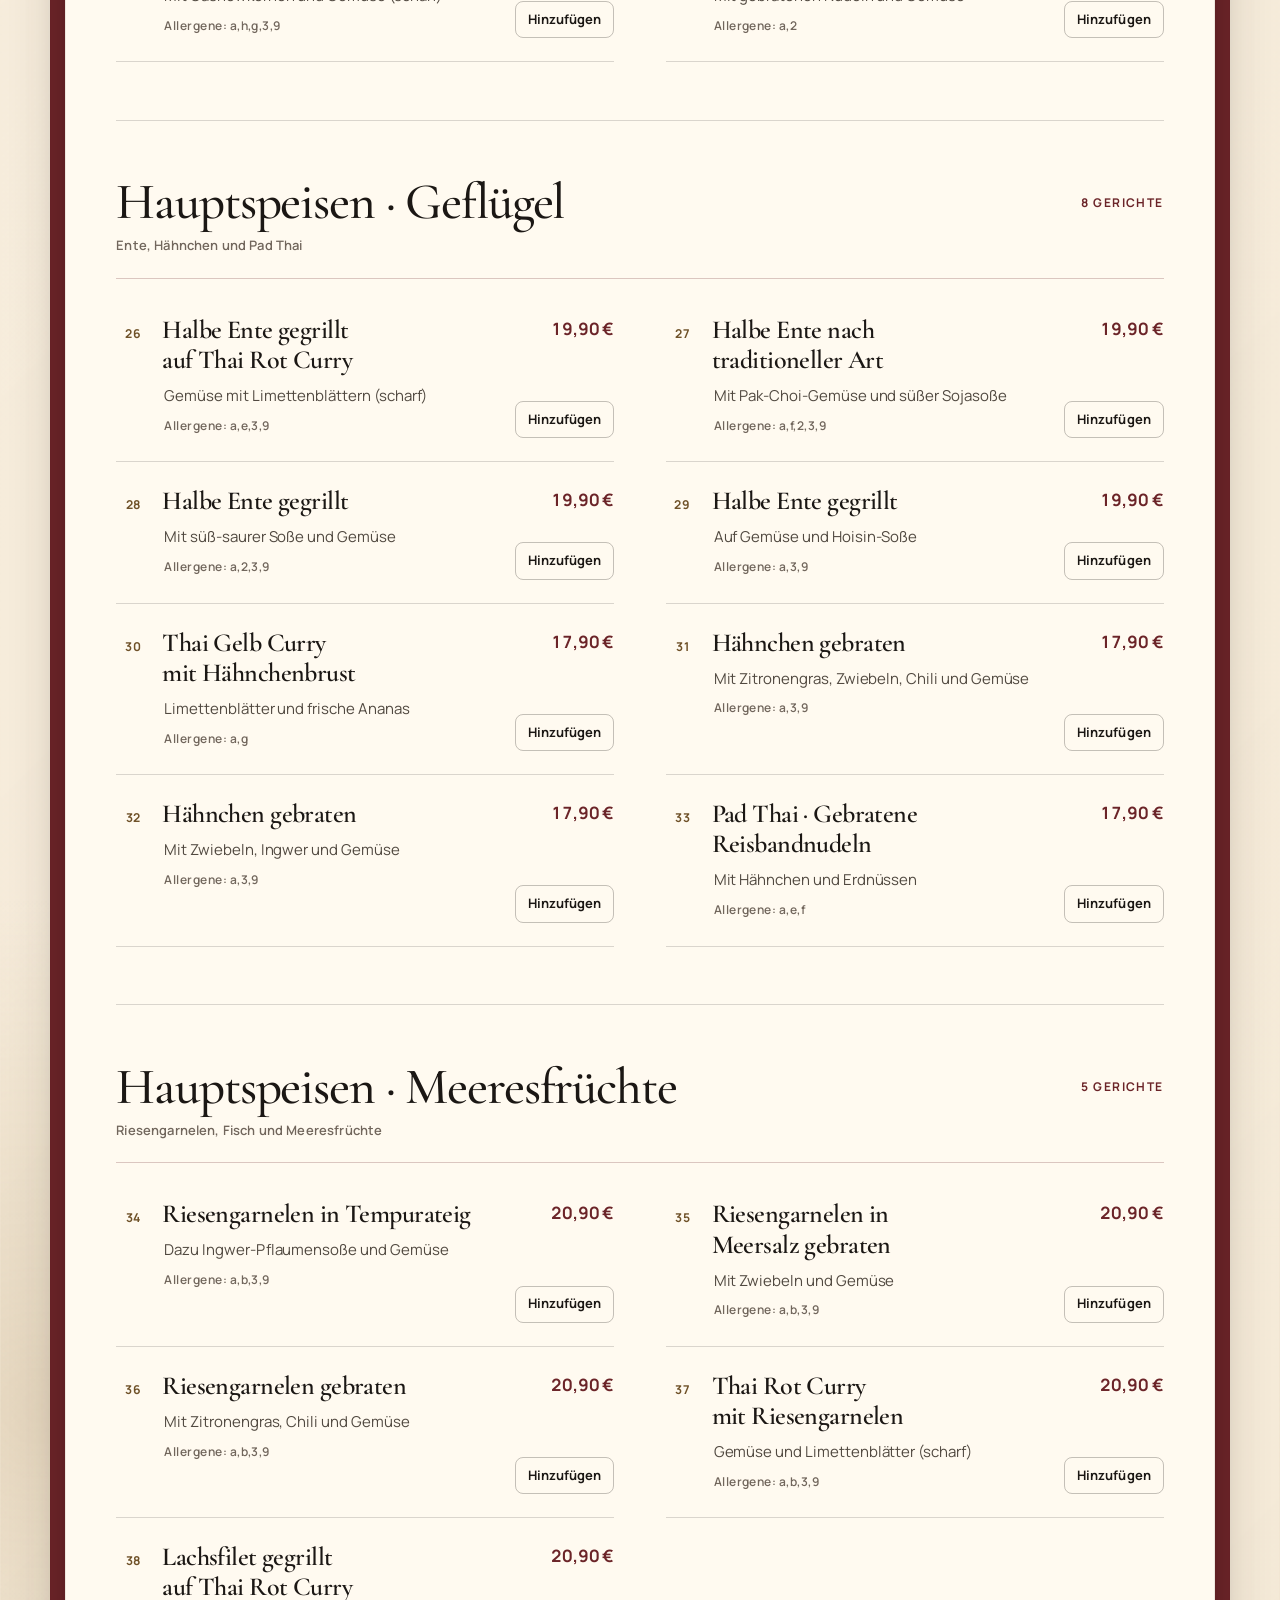
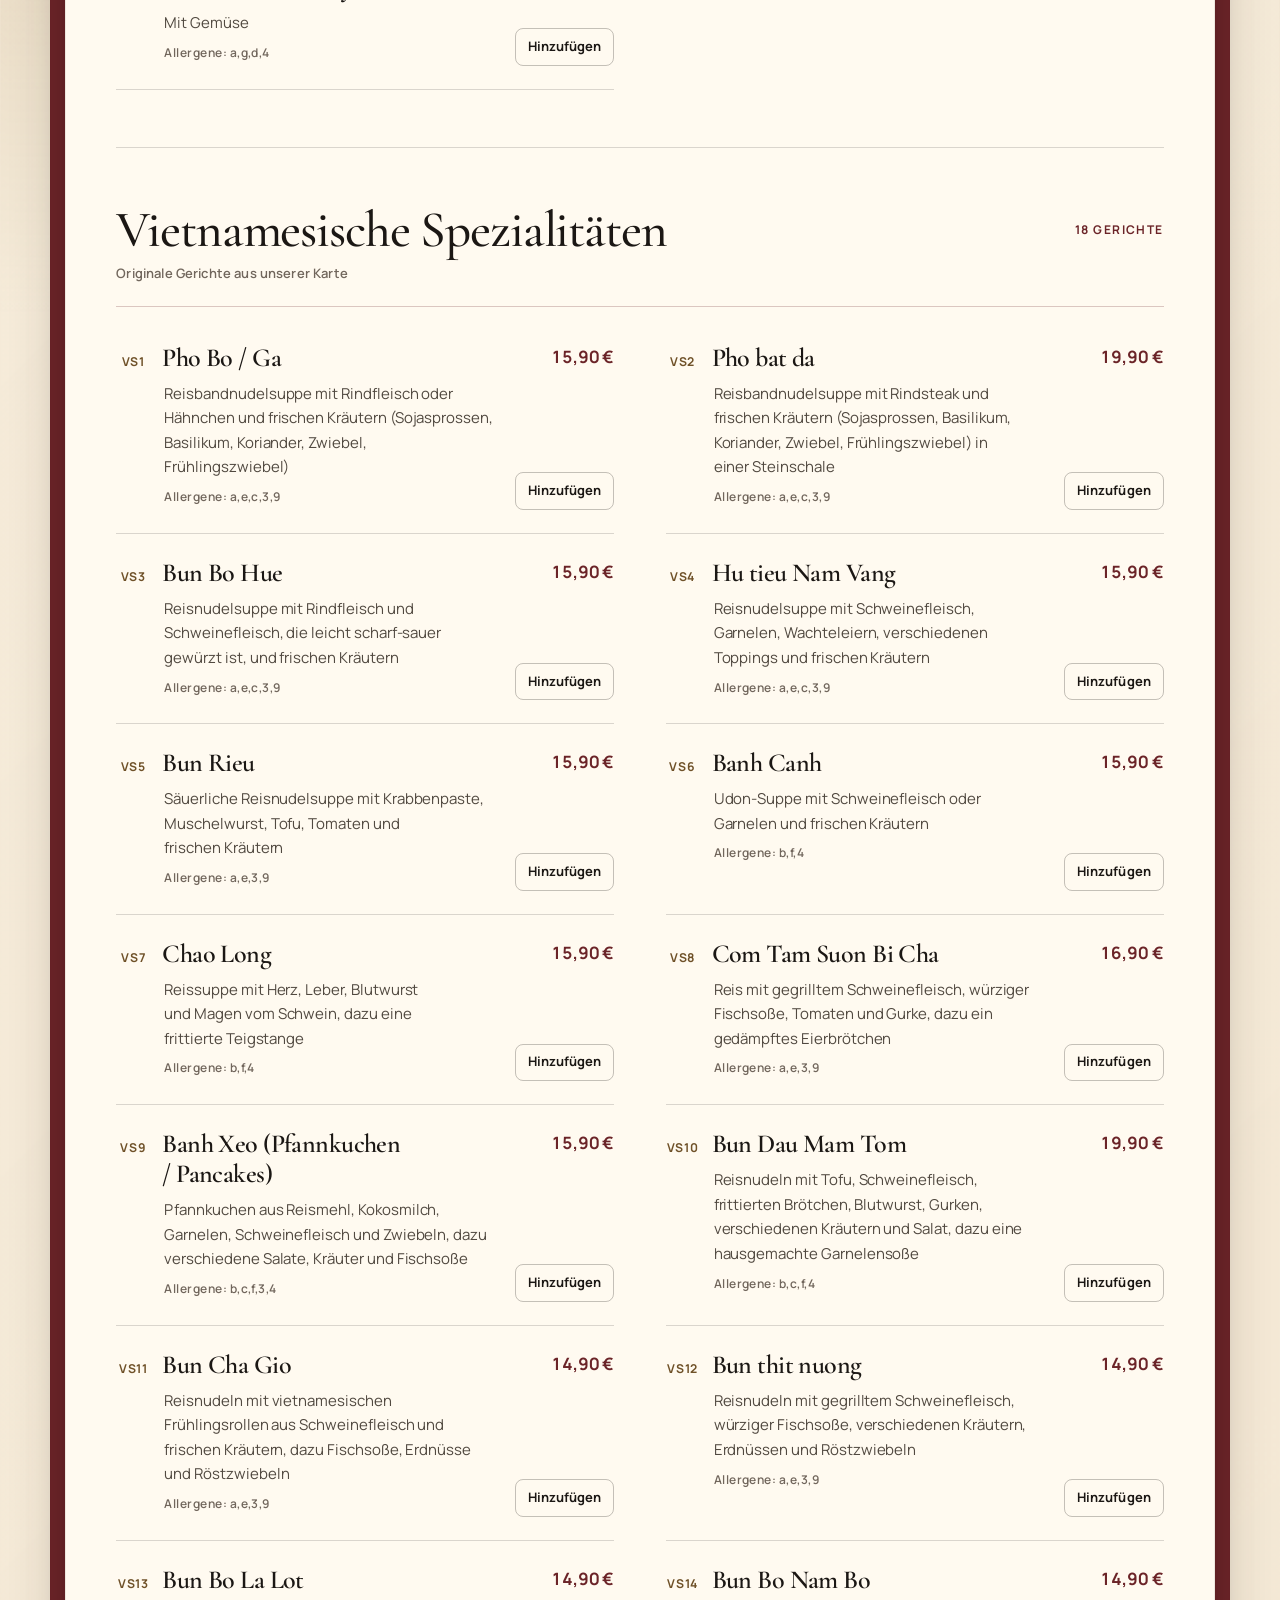
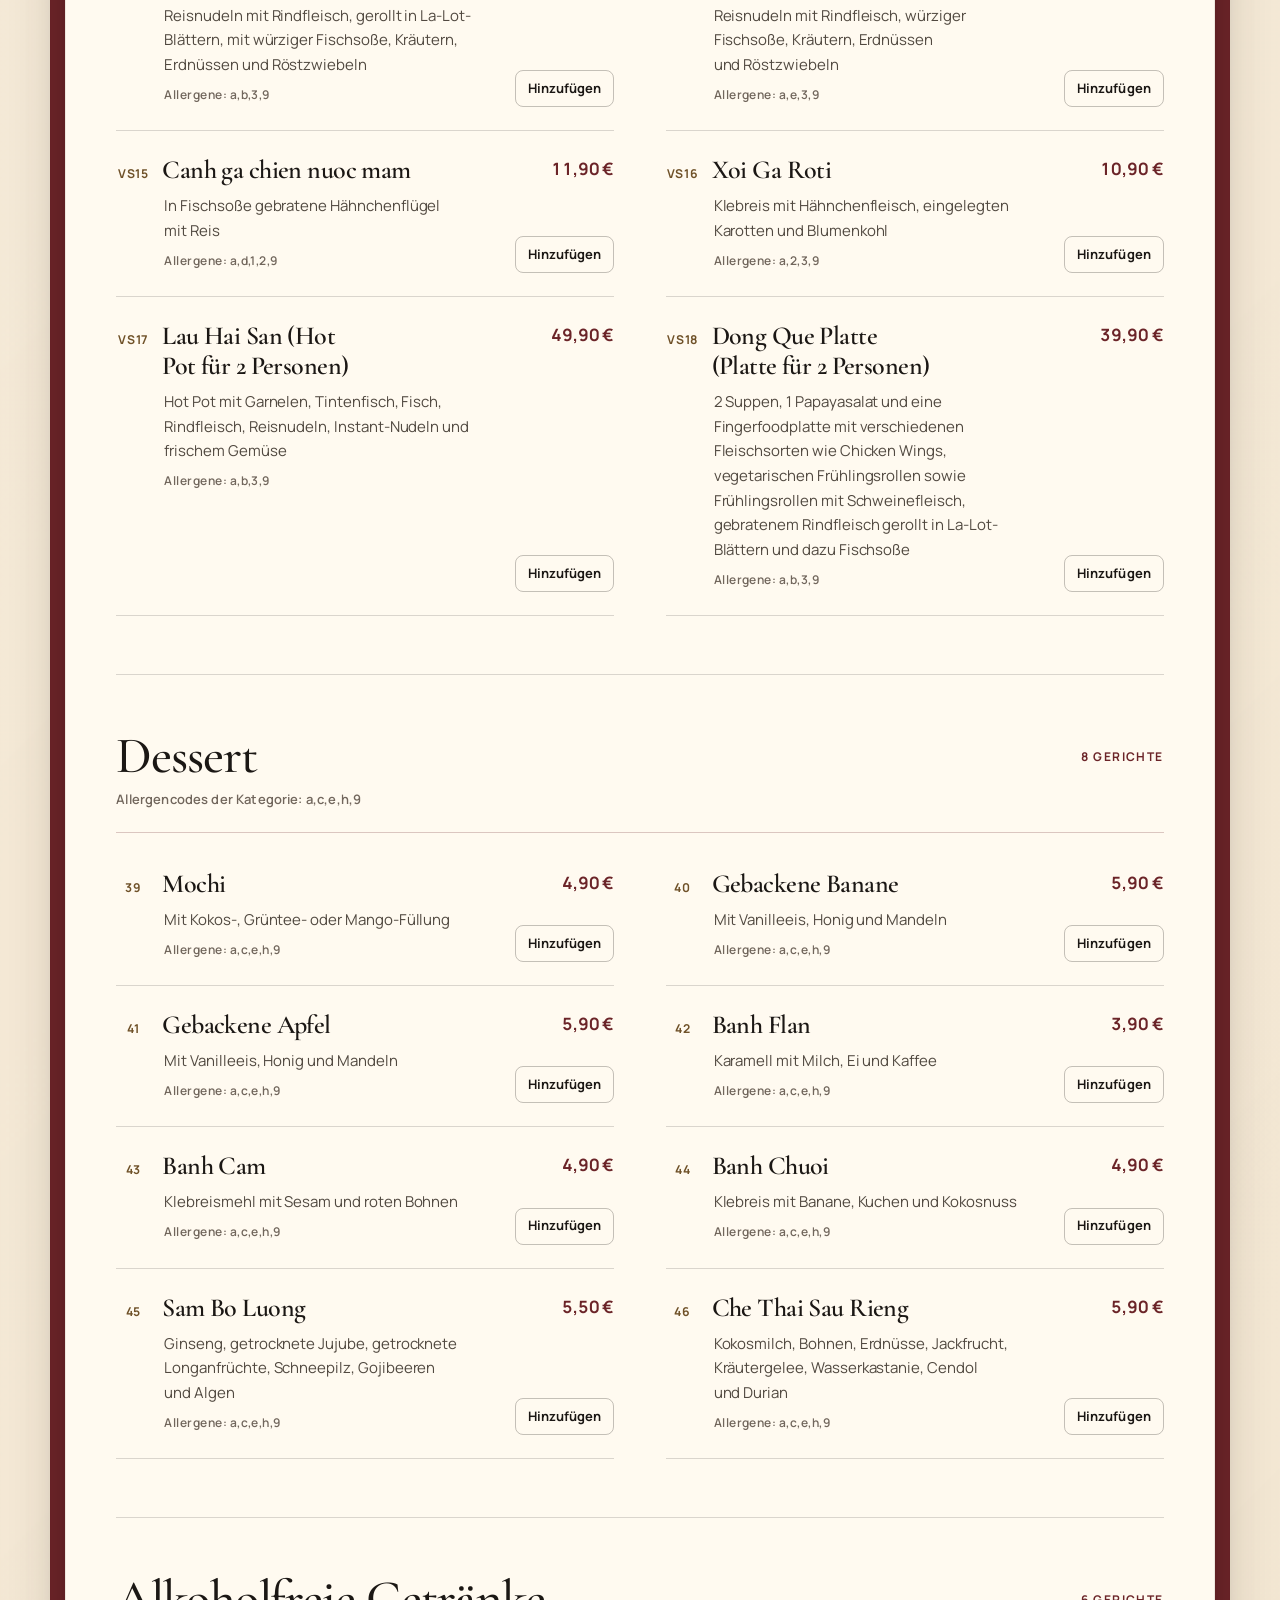
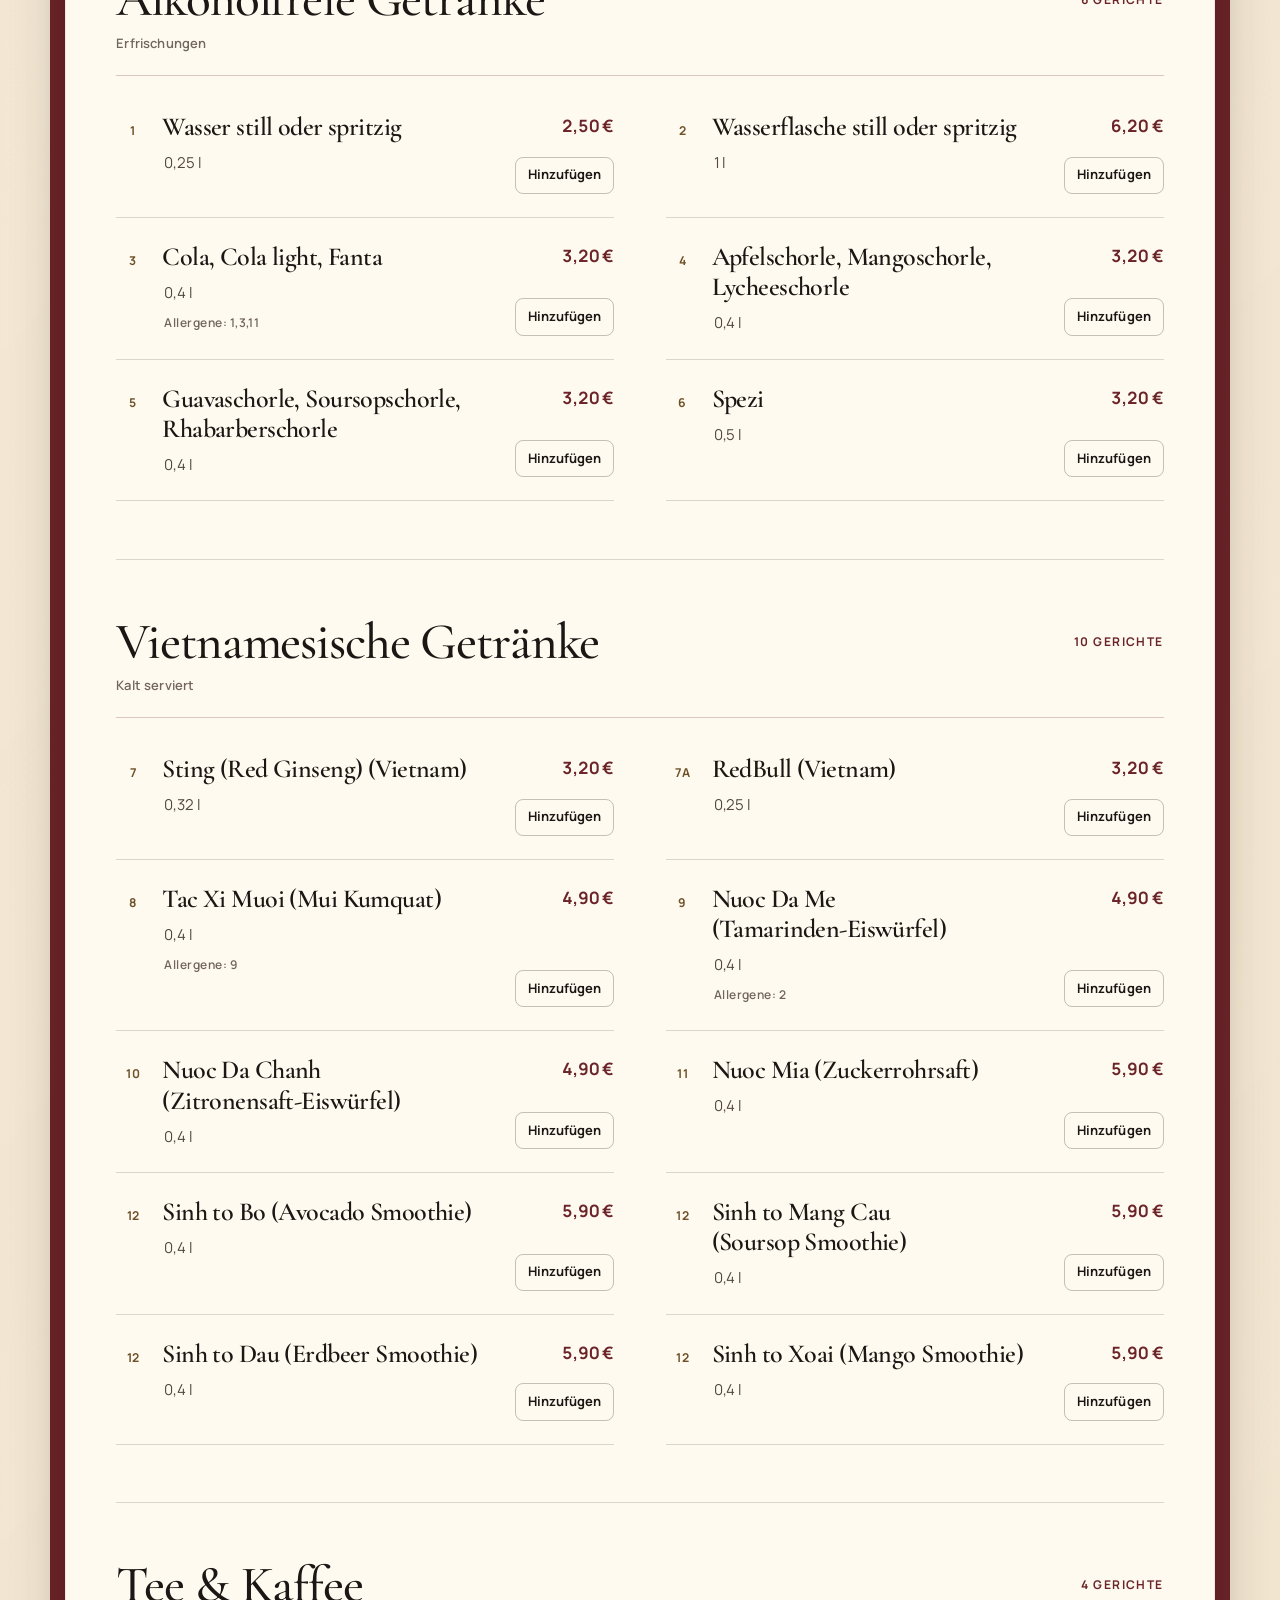
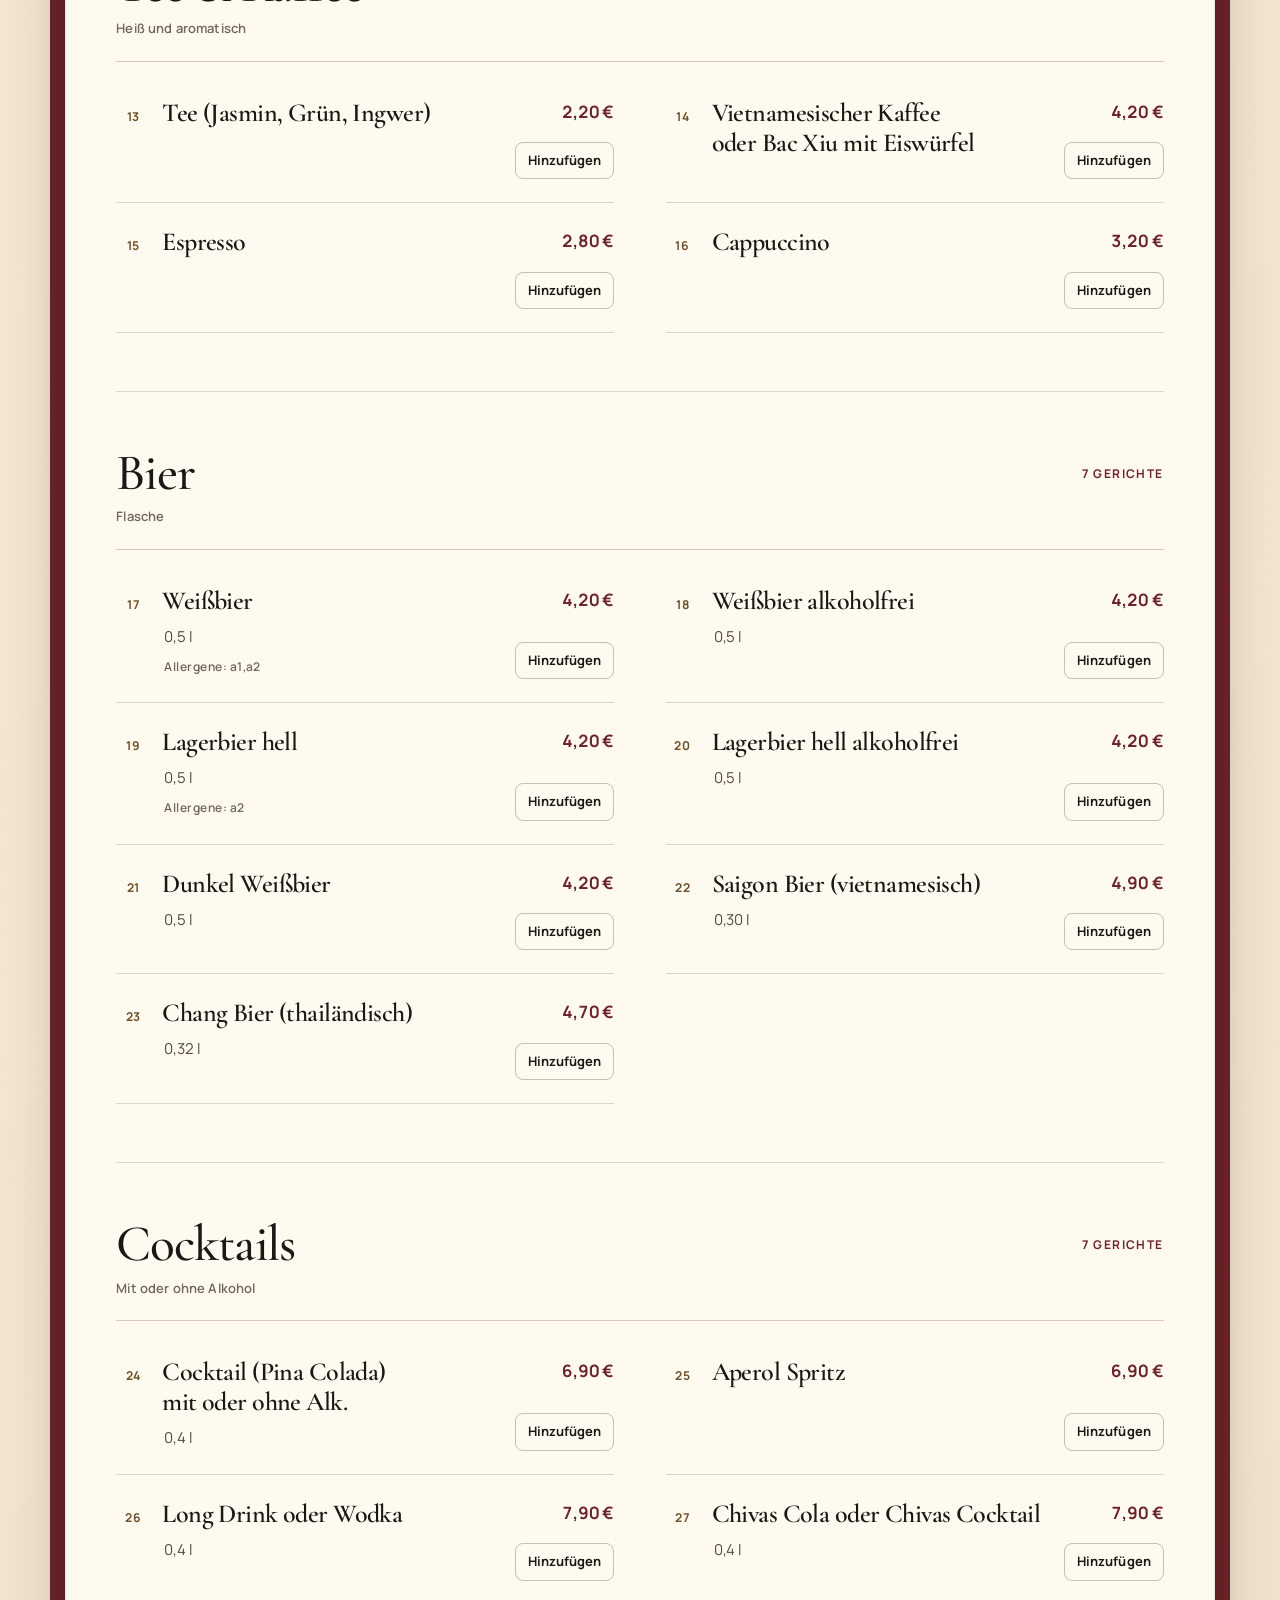
==== commit 65f49d2d: "upload" ====
--- a/index.html
+++ b/index.html
@@ -30,25 +30,14 @@
       property="og:description"
       content="Traditionelle Rezepte, frische Zutaten und vietnamesische Spezialitäten in München."
     />
-    <meta property="og:image" content="images/hero/hero-courtyard-v3.png" />
+    <meta property="og:image" content="new1.jpg" />
     <link rel="canonical" href="https://dongquequan-muenchen.de/" />
     <link rel="icon" href="images/favicon-dong-que.svg" type="image/svg+xml" />
     <link
       rel="preload"
-      href="images/responsive/hero/hero-courtyard-v3.jpg"
+      href="new1.jpg"
       as="image"
       type="image/jpeg"
-      media="(max-width: 640px)"
-      fetchpriority="high"
-    />
-    <link
-      rel="preload"
-      href="images/responsive/hero/hero-courtyard-v3.jpg"
-      as="image"
-      type="image/jpeg"
-      media="(min-width: 641px)"
-      imagesrcset="images/responsive/720/hero-courtyard-v3.jpg 720w, images/responsive/1400/hero-courtyard-v3.jpg 1400w, images/responsive/hero/hero-courtyard-v3.jpg 1915w"
-      imagesizes="100vw"
       fetchpriority="high"
     />
     <link
@@ -189,23 +178,12 @@
     <main id="main">
       <section class="hero" id="startseite" aria-labelledby="hero-title">
         <picture class="responsive-picture">
-          <!-- The tall mobile cover needs the full landscape image resolution. -->
-          <source
-            media="(max-width: 640px)"
-            type="image/jpeg"
-            srcset="images/responsive/hero/hero-courtyard-v3.jpg"
-          />
-          <source
-            type="image/jpeg"
-            srcset="images/responsive/720/hero-courtyard-v3.jpg 720w, images/responsive/1400/hero-courtyard-v3.jpg 1400w, images/responsive/hero/hero-courtyard-v3.jpg 1915w"
-            sizes="100vw"
-          />
           <img
           class="hero-image"
-          src="images/hero/hero-courtyard-v3.png"
-          alt="Vietnamesischer Innenhof mit warmen Laternen und Gästen beim Abendessen"
-          width="1915"
-          height="821"
+          src="new1.jpg"
+          alt="Gastraum im Dong Que Quan München mit Korbleuchten und Holztischen"
+          width="2048"
+          height="1536"
           fetchpriority="high"
           />
         </picture>
@@ -238,13 +216,11 @@
       >
         <div class="about-image reveal">
           <picture class="responsive-picture">
-            <source type="image/avif" srcset="images/responsive/720/interior.avif 720w, images/responsive/1400/interior.avif 1400w" sizes="(max-width: 820px) calc(100vw - 2.3rem), 55vw" />
-            <source type="image/webp" srcset="images/responsive/720/interior.webp 720w, images/responsive/1400/interior.webp 1400w" sizes="(max-width: 820px) calc(100vw - 2.3rem), 55vw" />
             <img
-            src="images/restaurant/interior.png"
-            alt="Warm beleuchteter Gastraum mit dunklen Holztischen"
-            width="1536"
-            height="1024"
+            src="new2.jpg"
+            alt="Vietnamesische Reisgerichte auf einem gedeckten Tisch im Dong Que Quan München"
+            width="1125"
+            height="1500"
             loading="lazy"
             />
           </picture>
@@ -292,7 +268,7 @@
             <div class="dish-card-copy">
               <h3>Banh Xeo</h3>
               <p>Goldgelber Reispfannkuchen mit frischen Kräutern.</p>
-              <span>12,90 €</span>
+              <span>15,90 €</span>
             </div>
           </article>
           <article class="dish-card reveal">
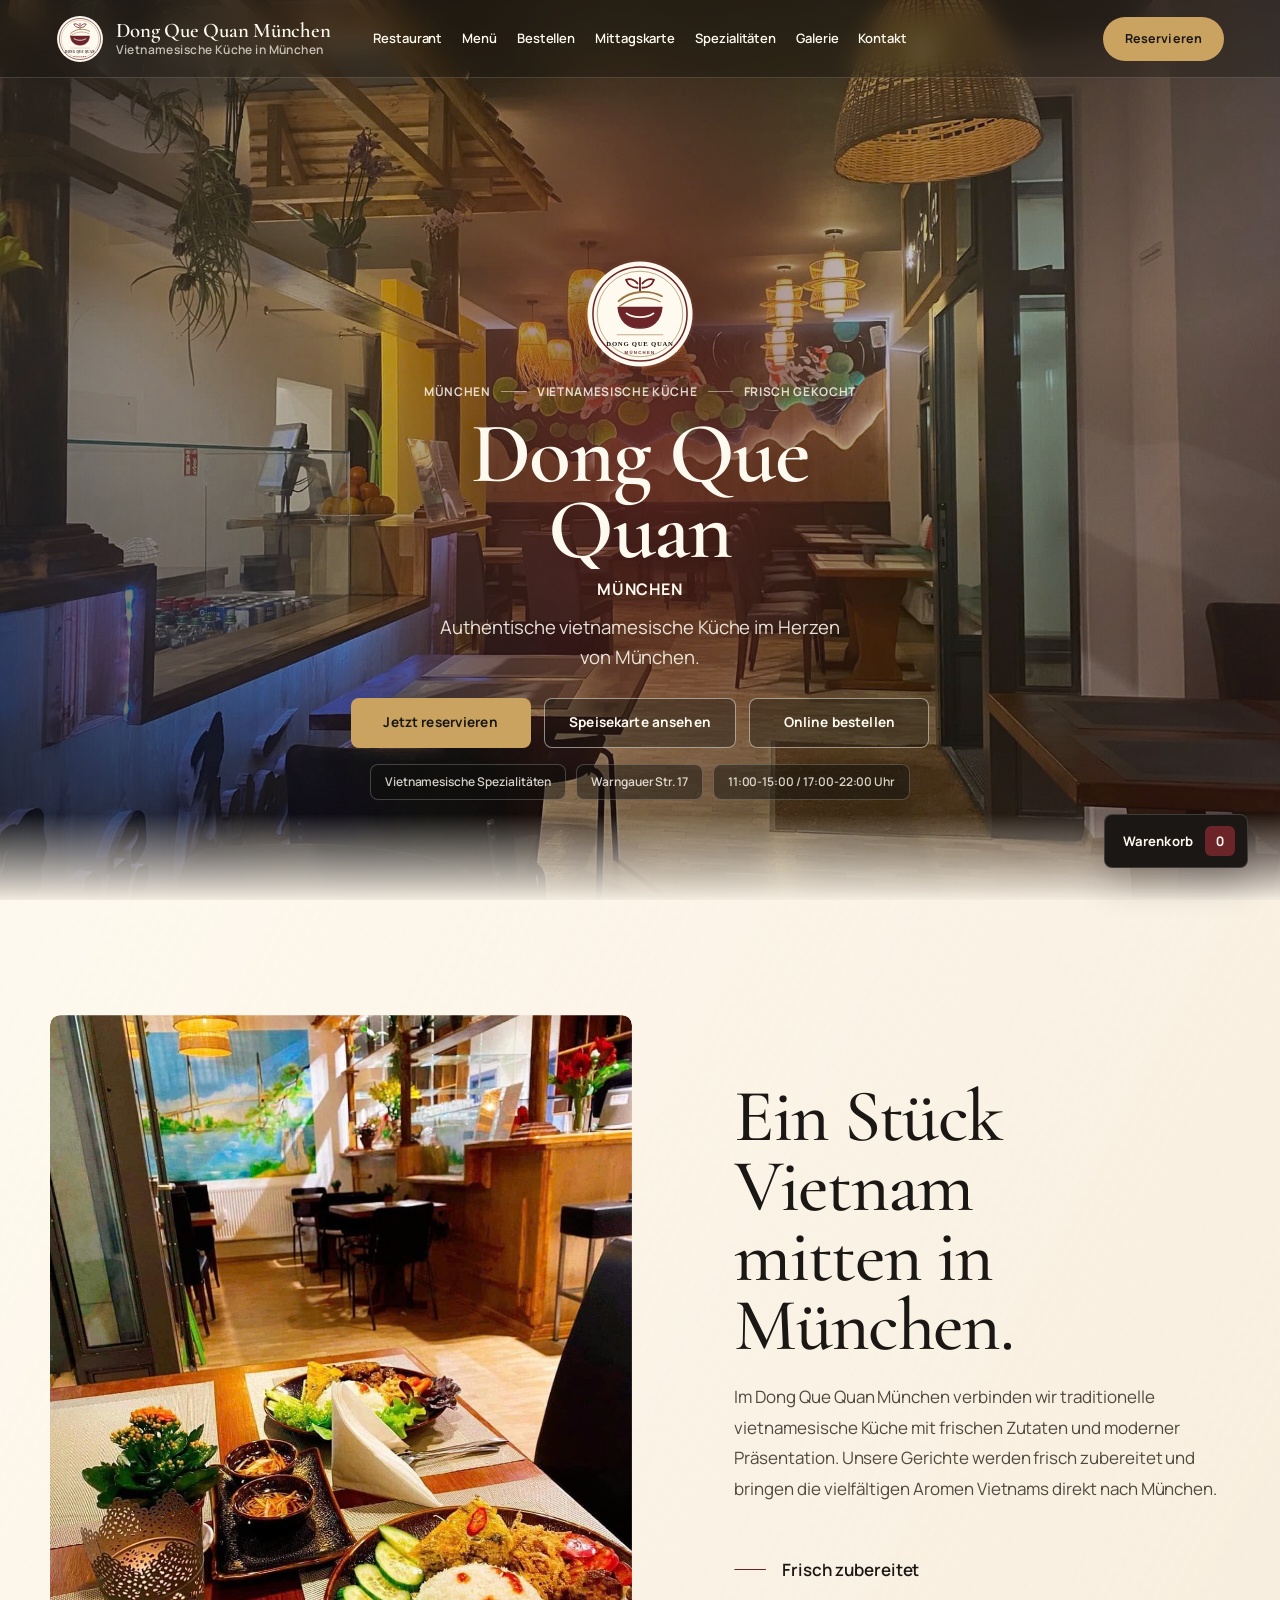
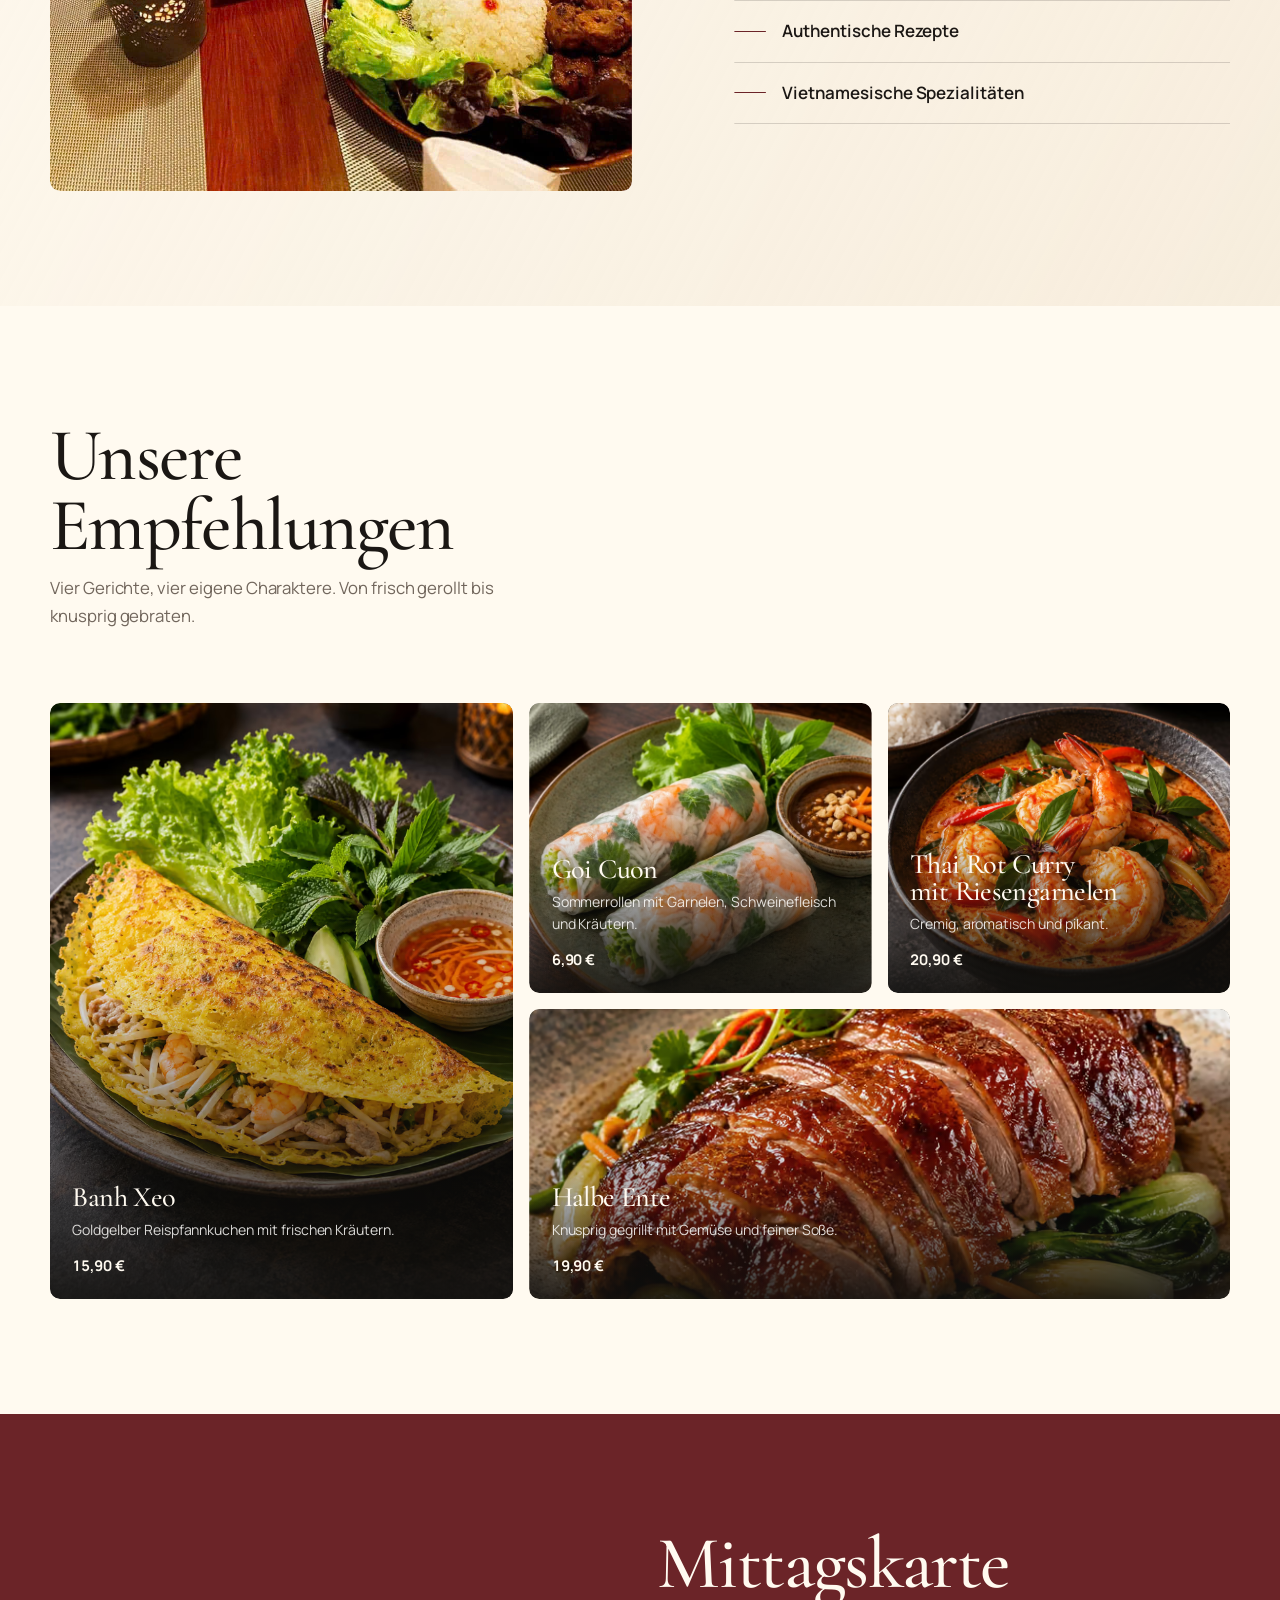
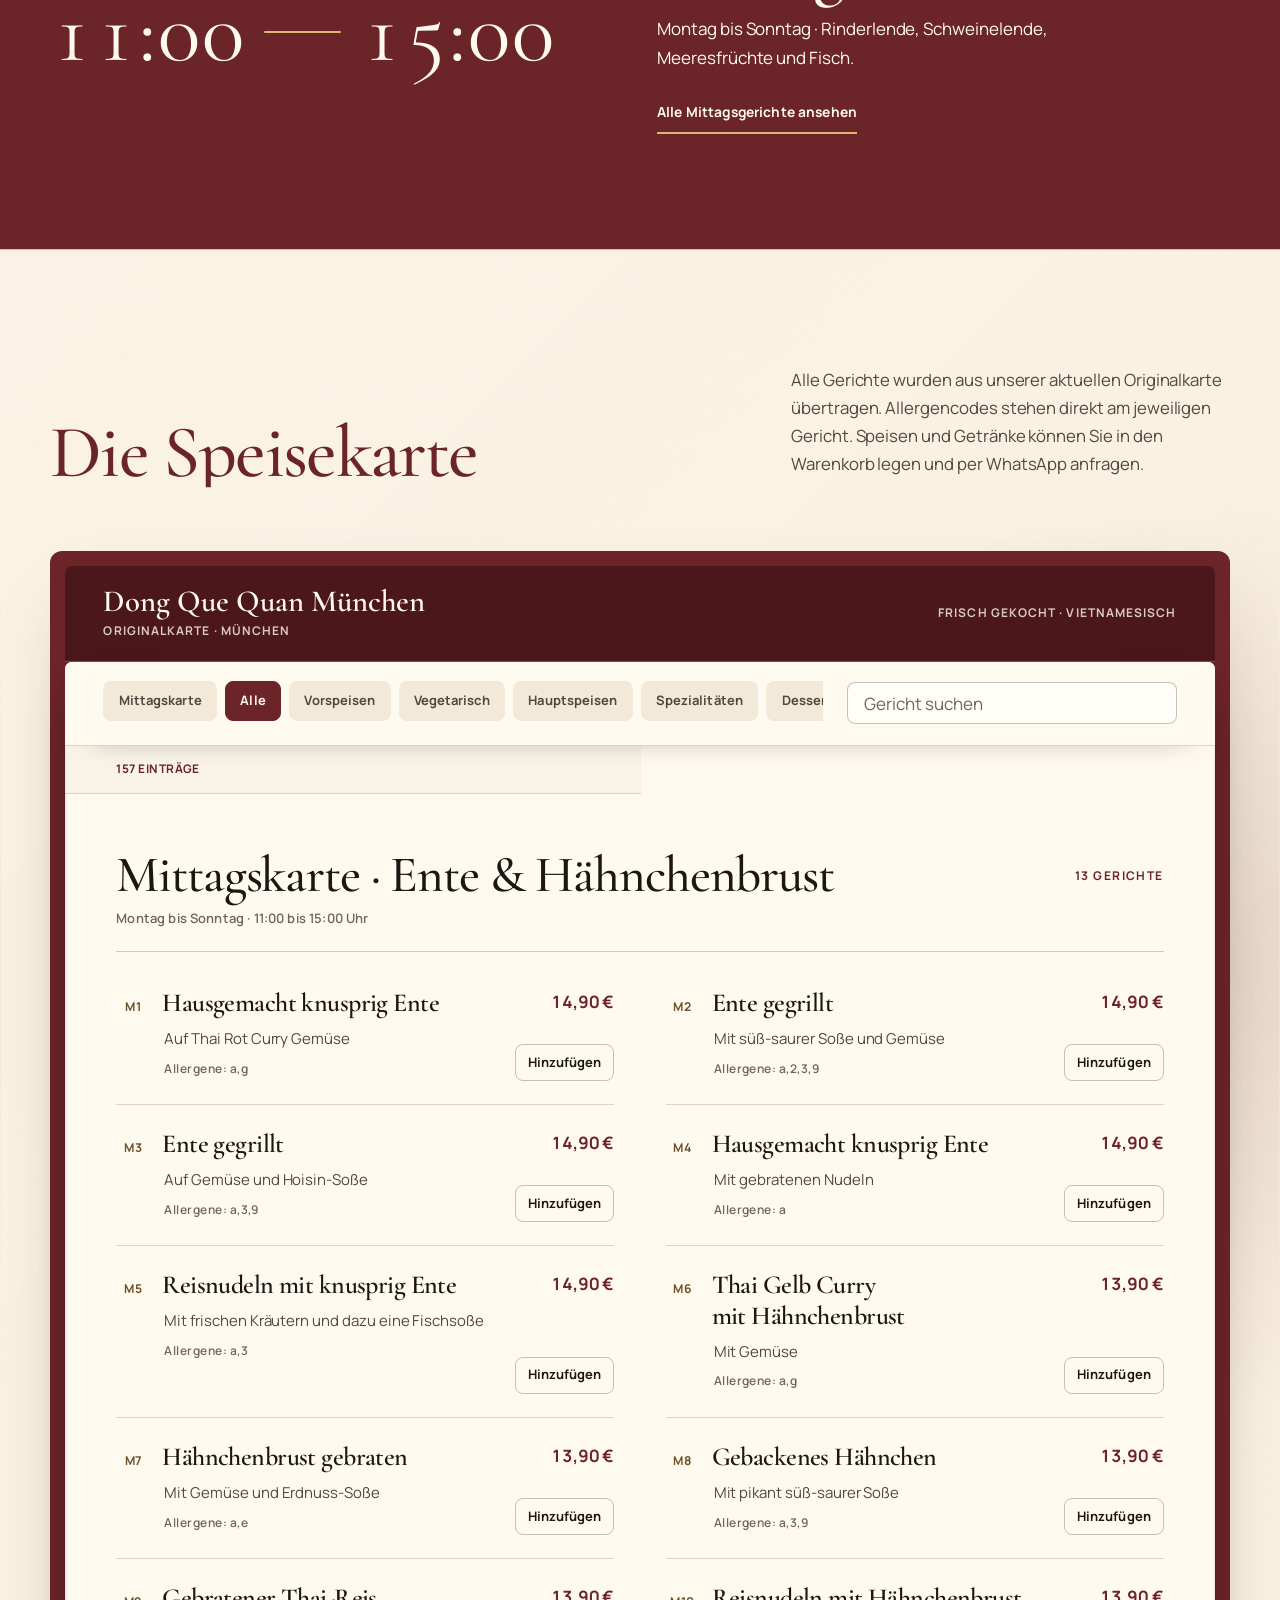
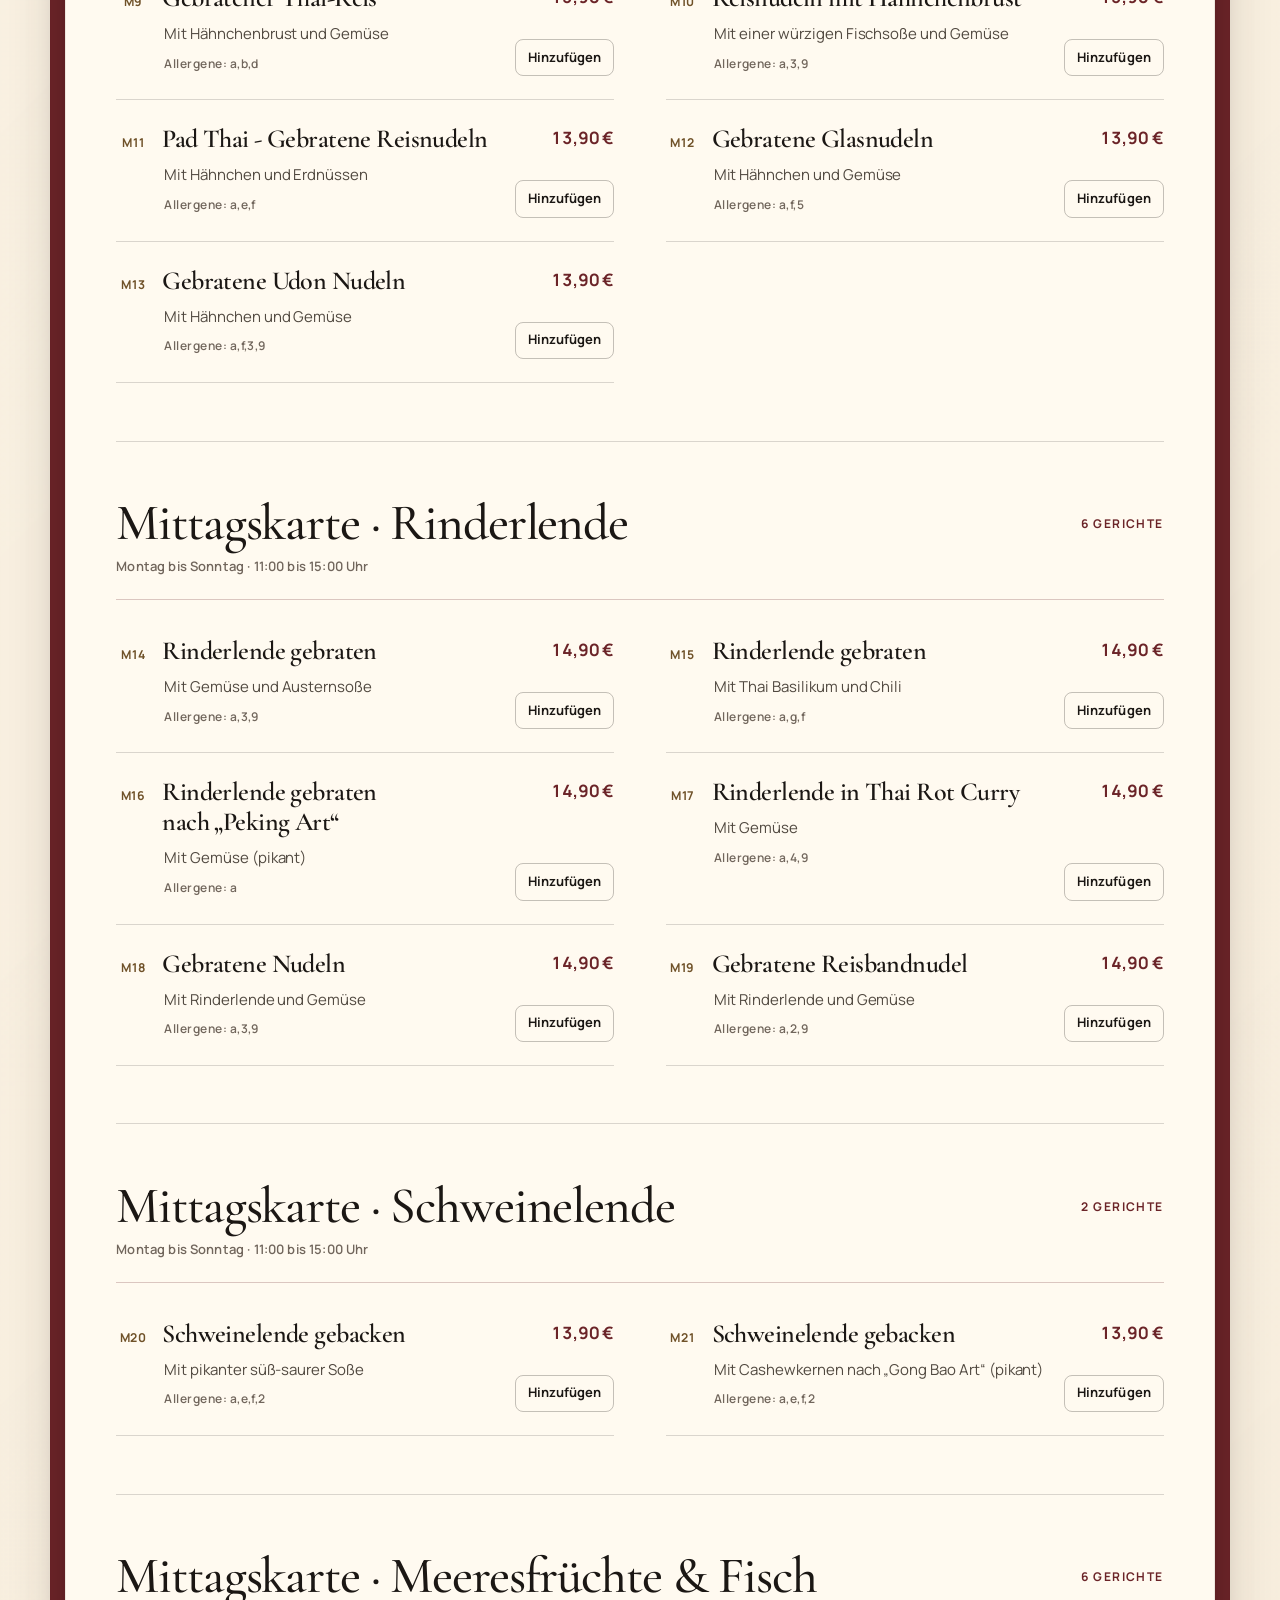
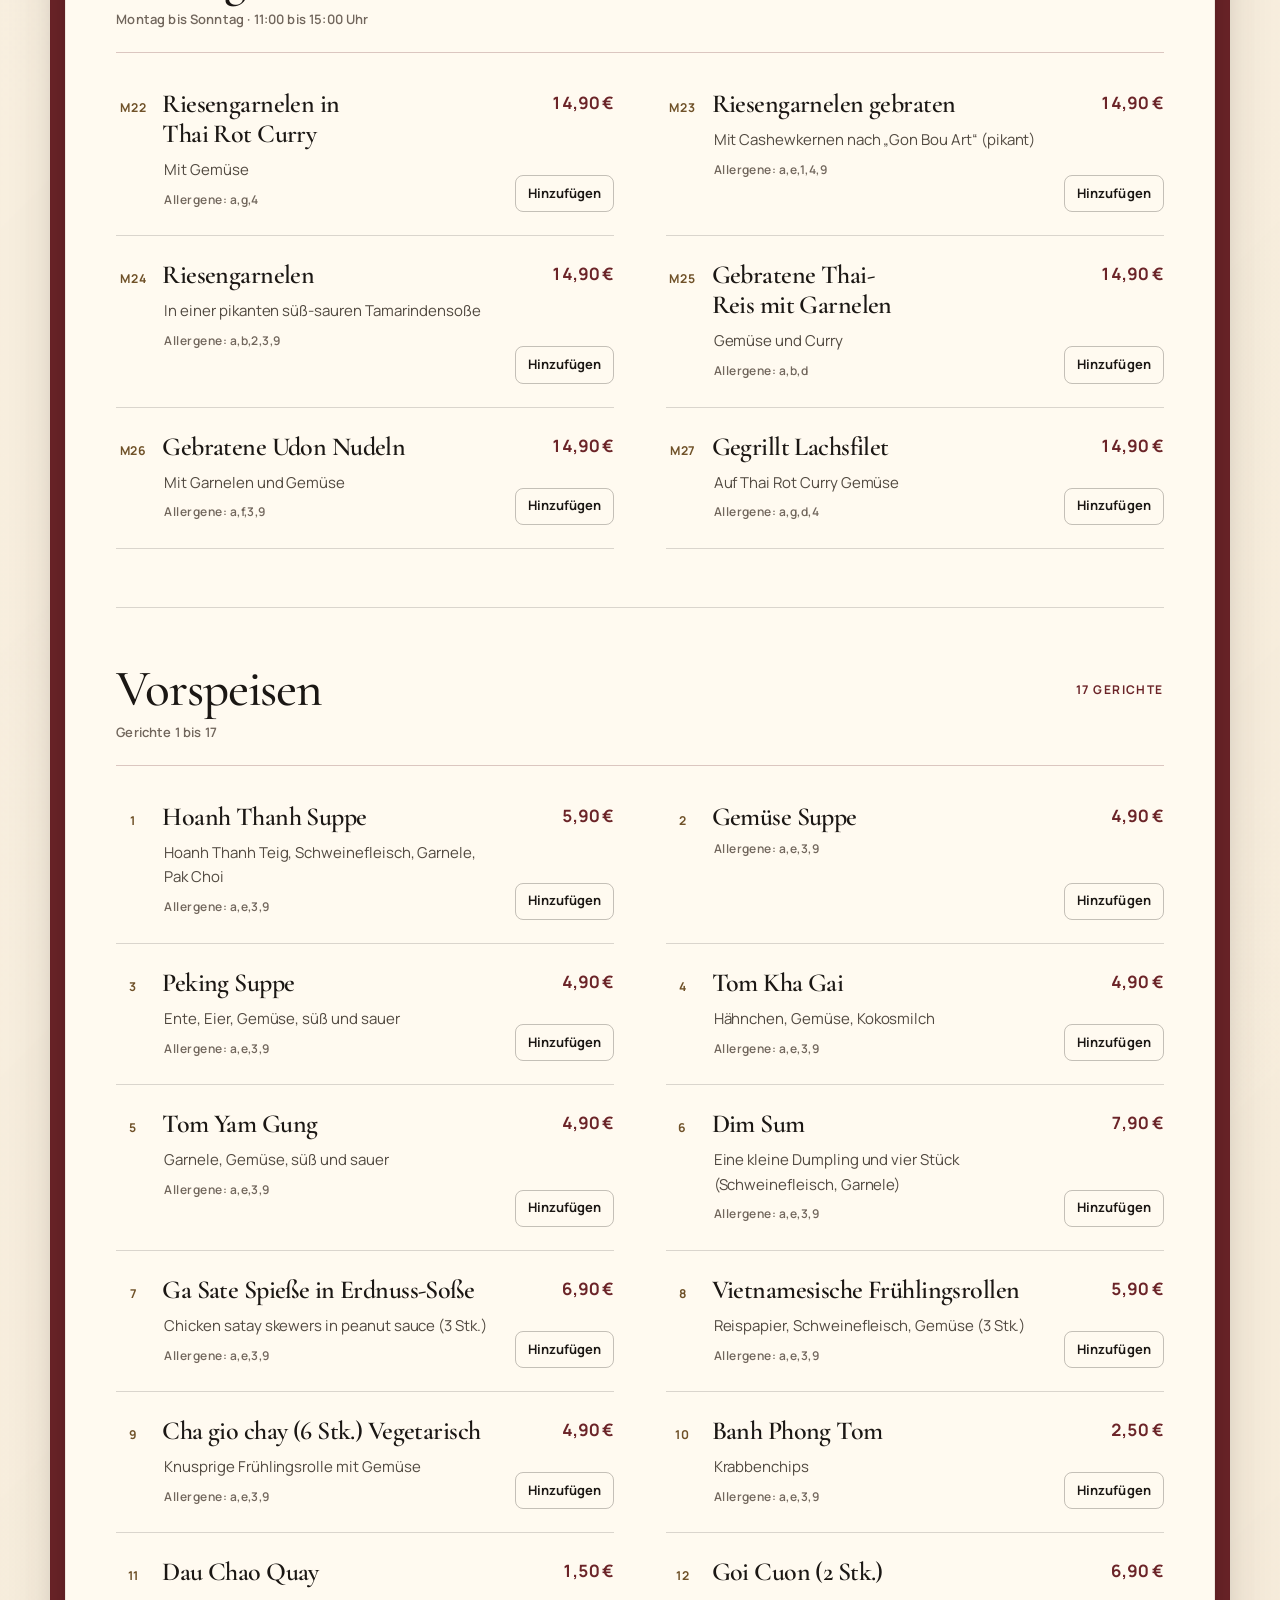
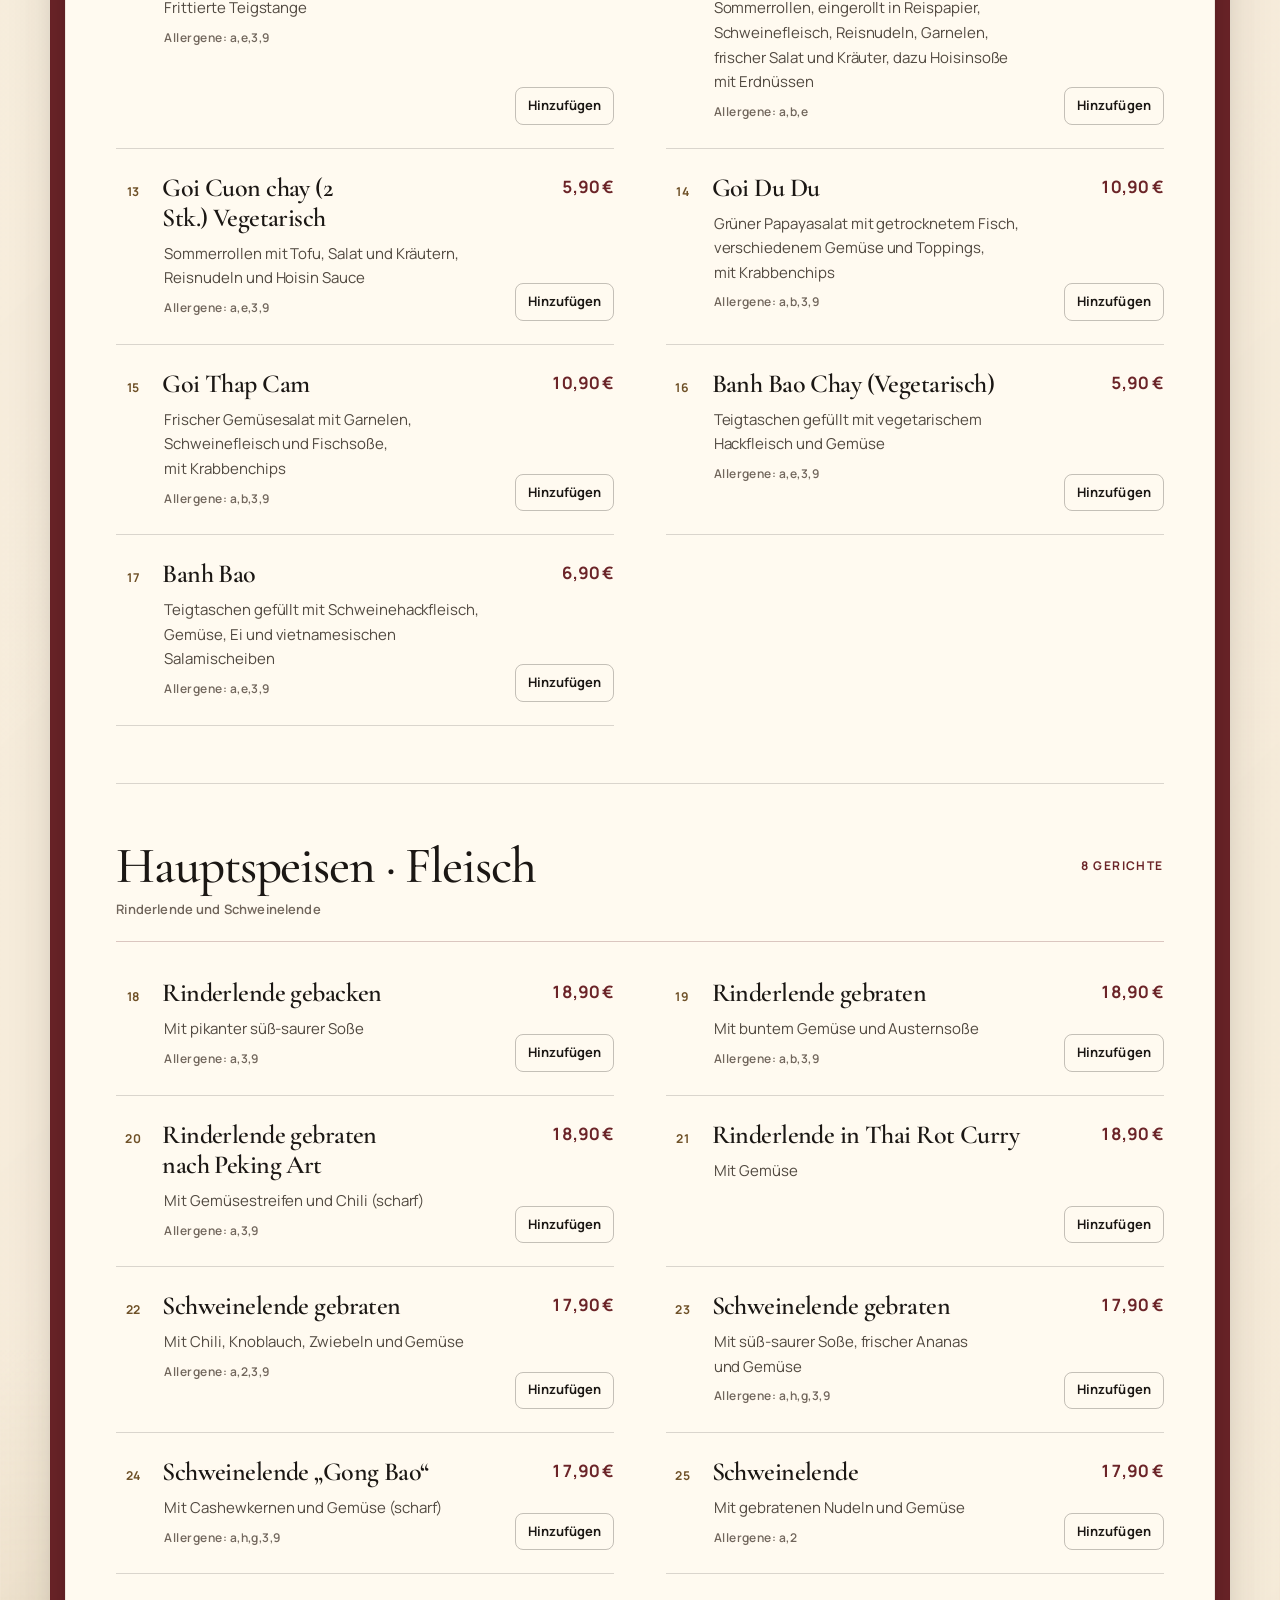
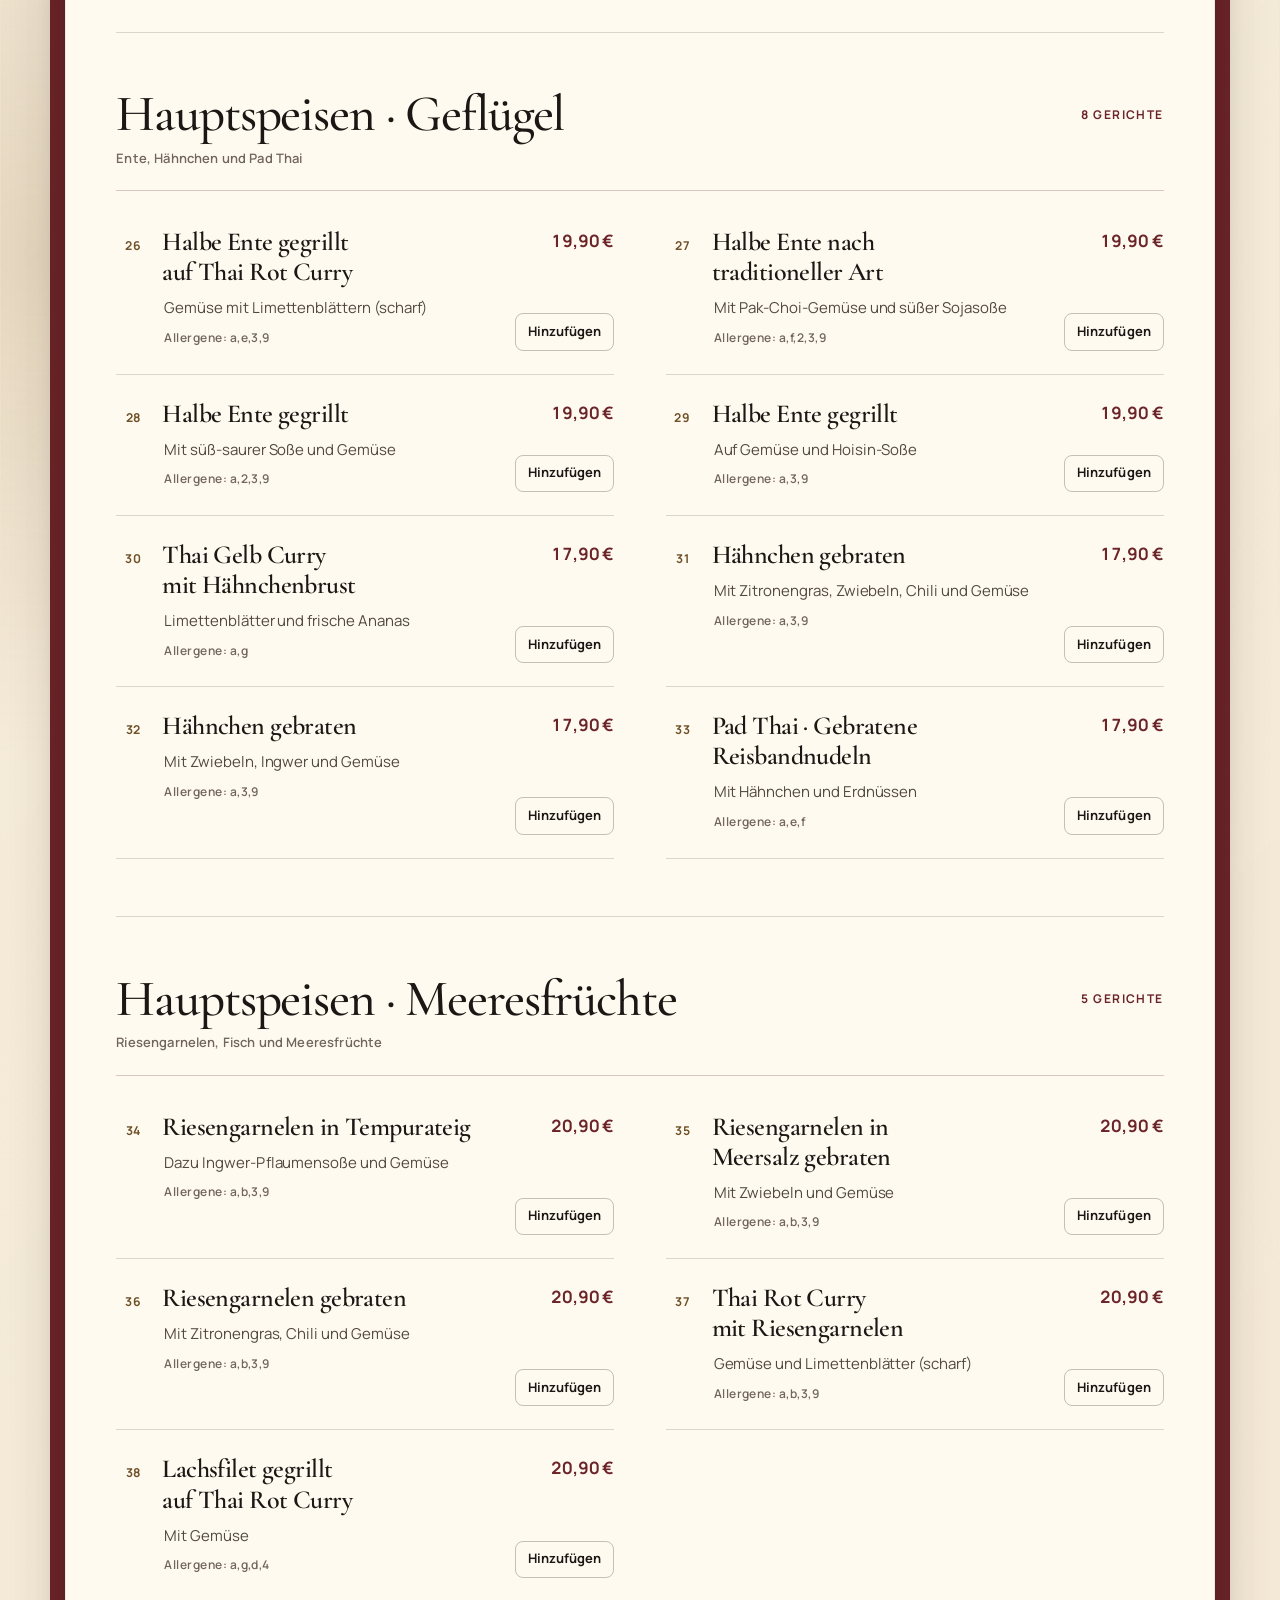
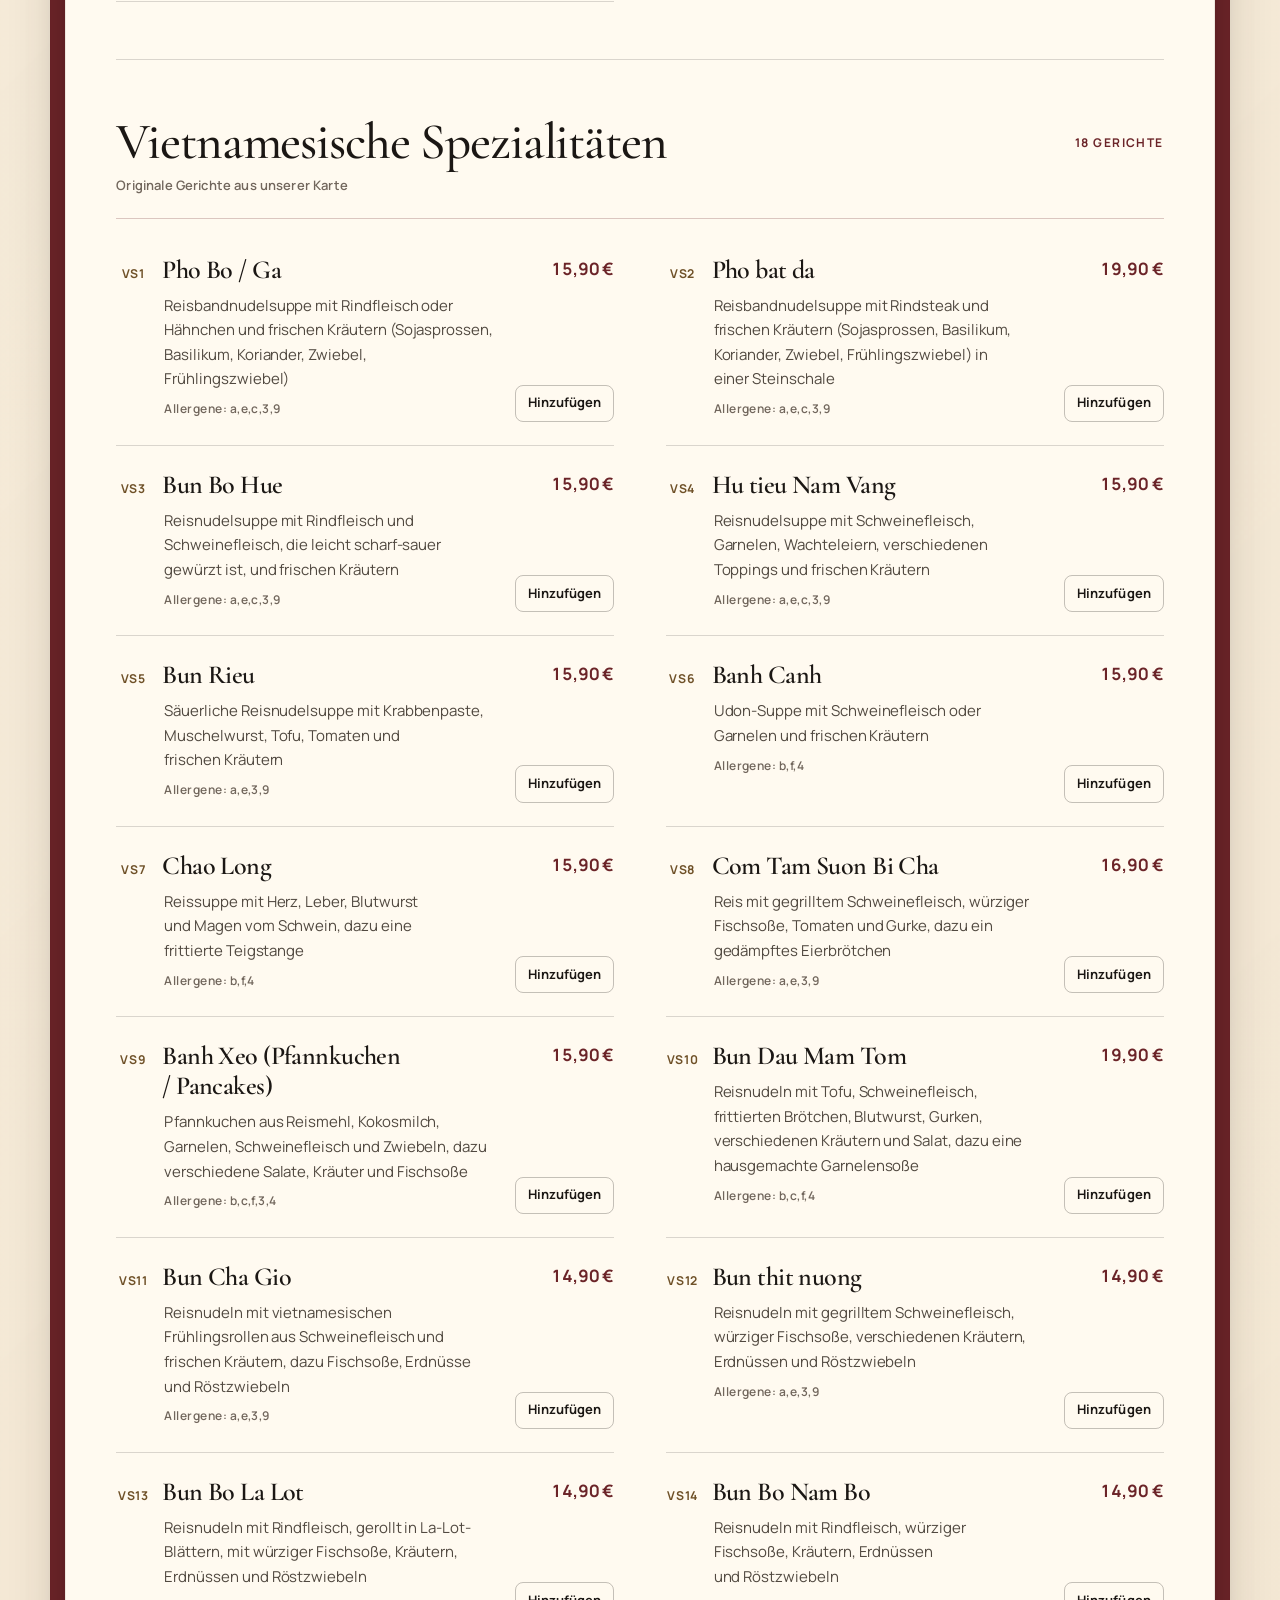
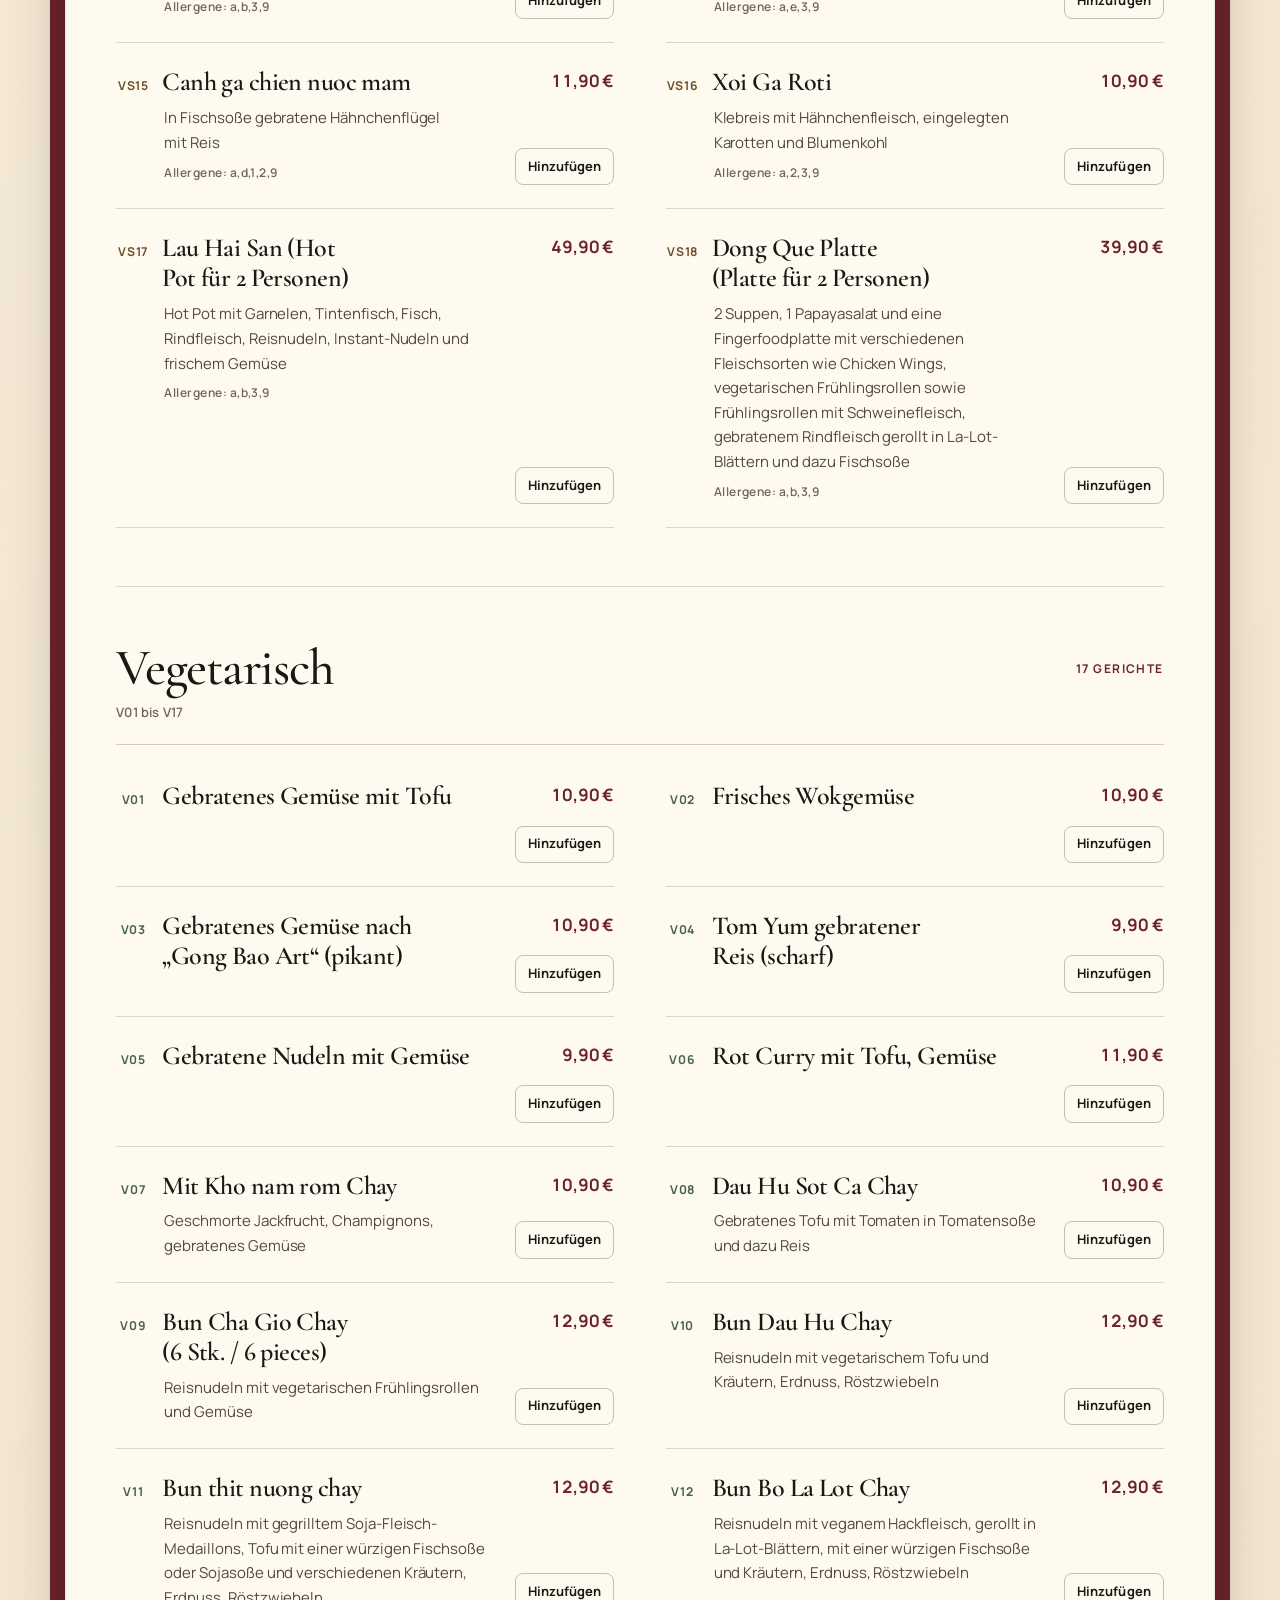
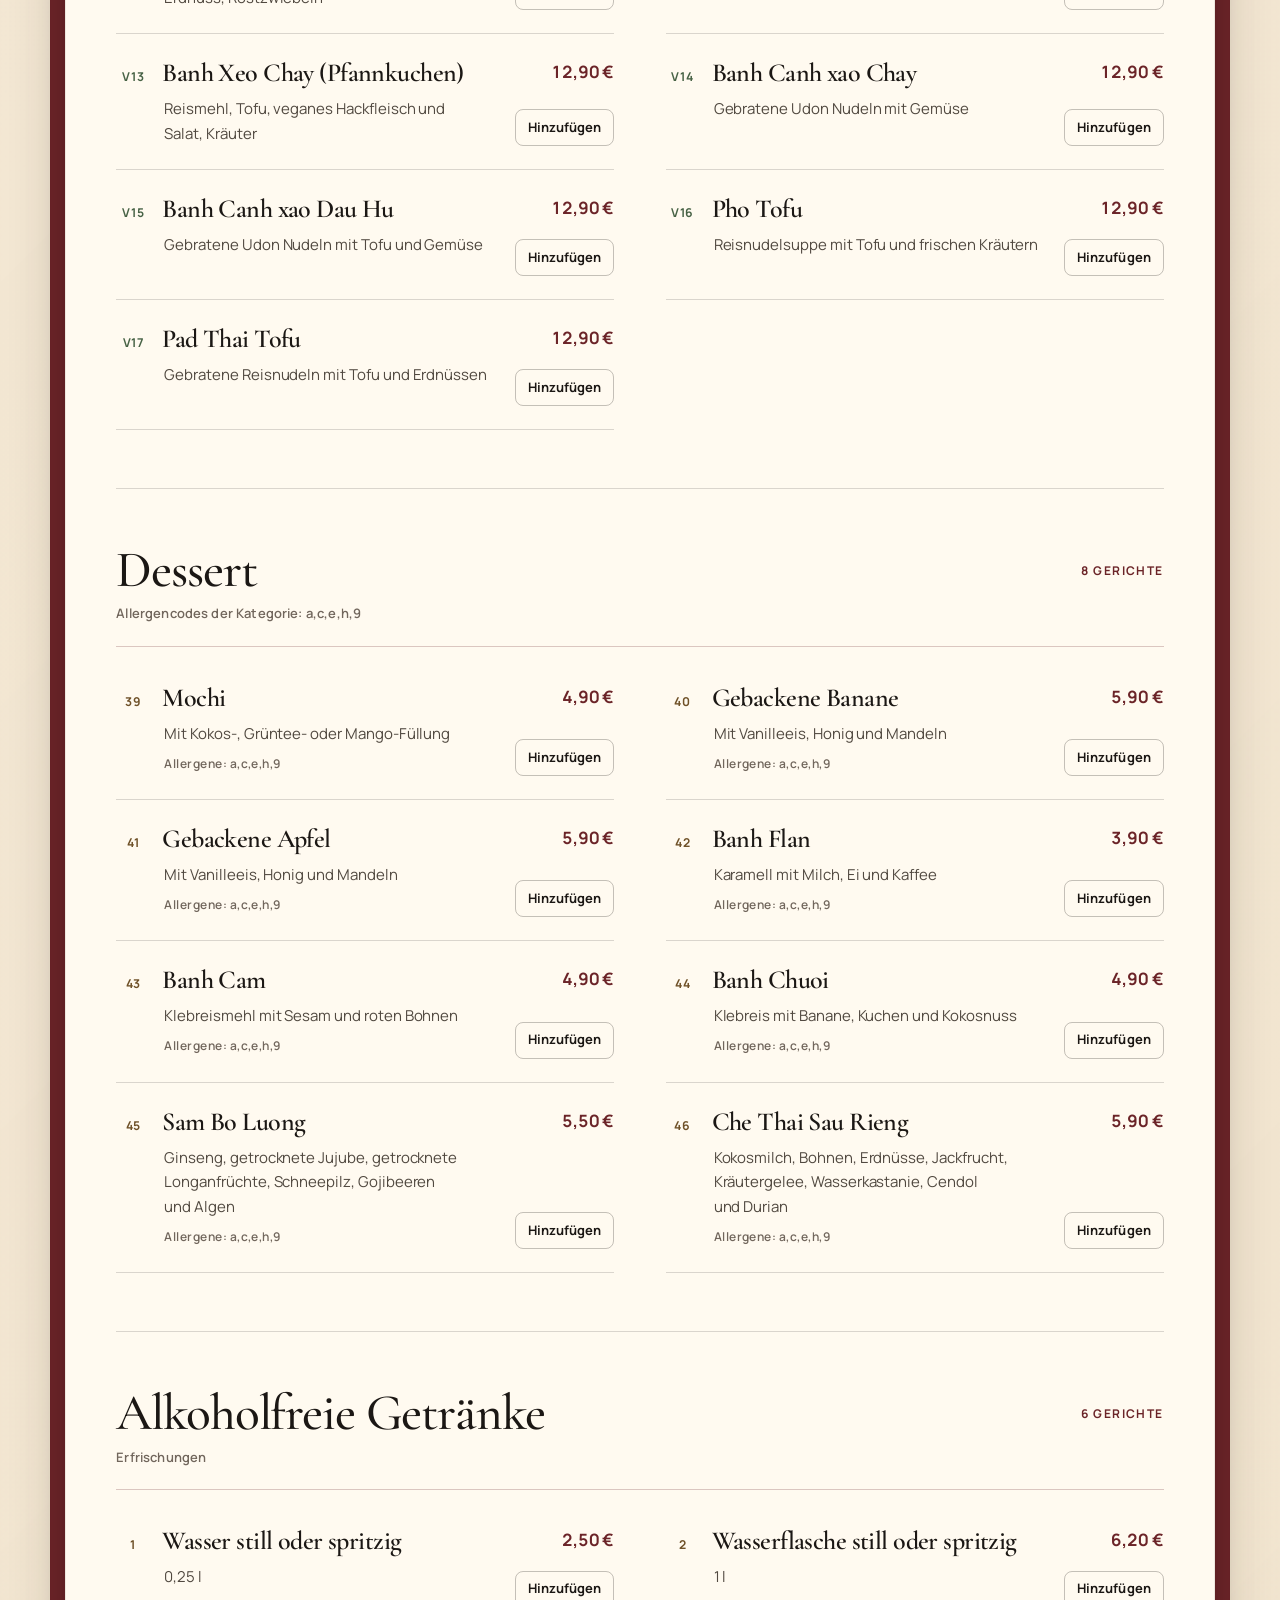
==== commit 213fce35: "upload" ====
--- a/index.html
+++ b/index.html
@@ -374,6 +374,14 @@
         <div class="menu-toolbar" role="group" aria-label="Speisekarte filtern">
           <div class="menu-filters" id="menu-filters">
             <button
+              class="filter-button"
+              type="button"
+              data-filter="mittag"
+              aria-pressed="false"
+            >
+              Mittagskarte
+            </button>
+            <button
               class="filter-button is-active"
               type="button"
               data-filter="all"
@@ -429,14 +437,6 @@
             >
               Getränke
             </button>
-            <button
-              class="filter-button"
-              type="button"
-              data-filter="mittag"
-              aria-pressed="false"
-            >
-              Mittagskarte
-            </button>
           </div>
           <label class="menu-search"
             ><span class="sr-only">Speisekarte durchsuchen</span
